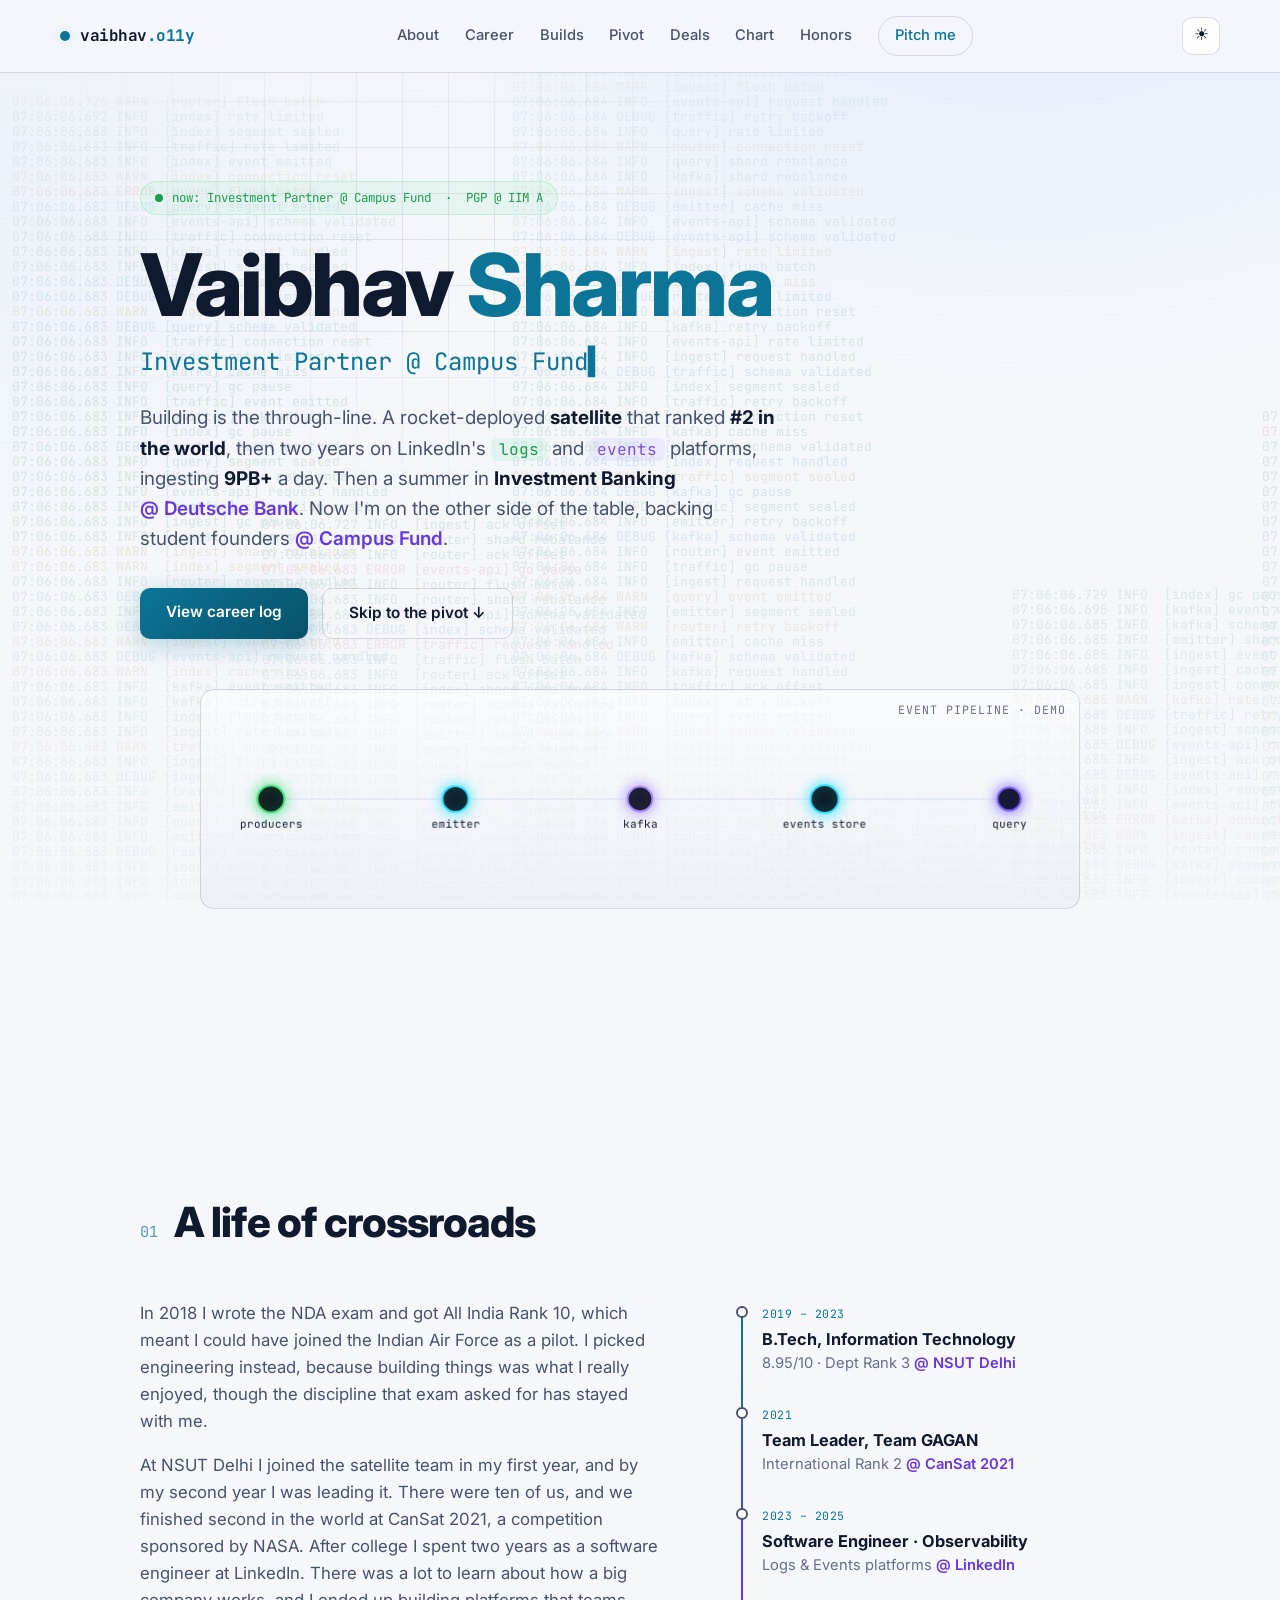
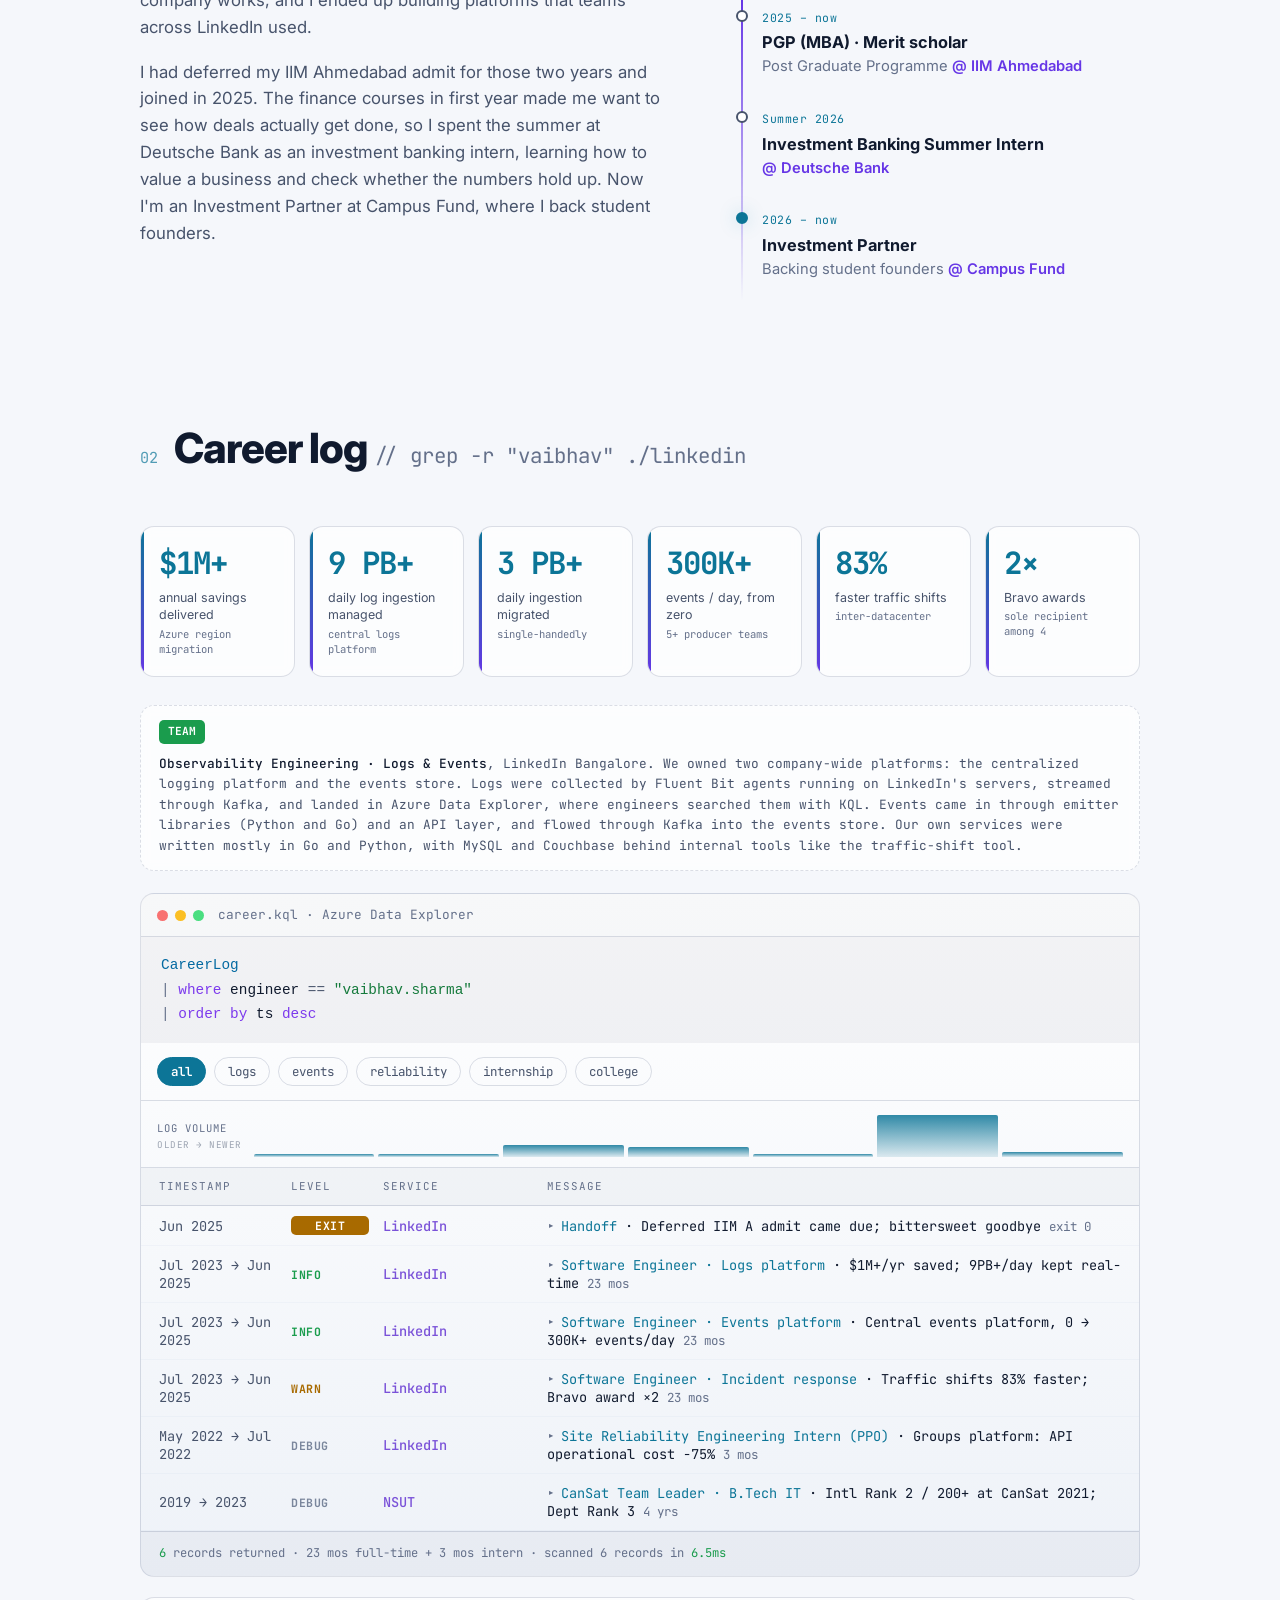
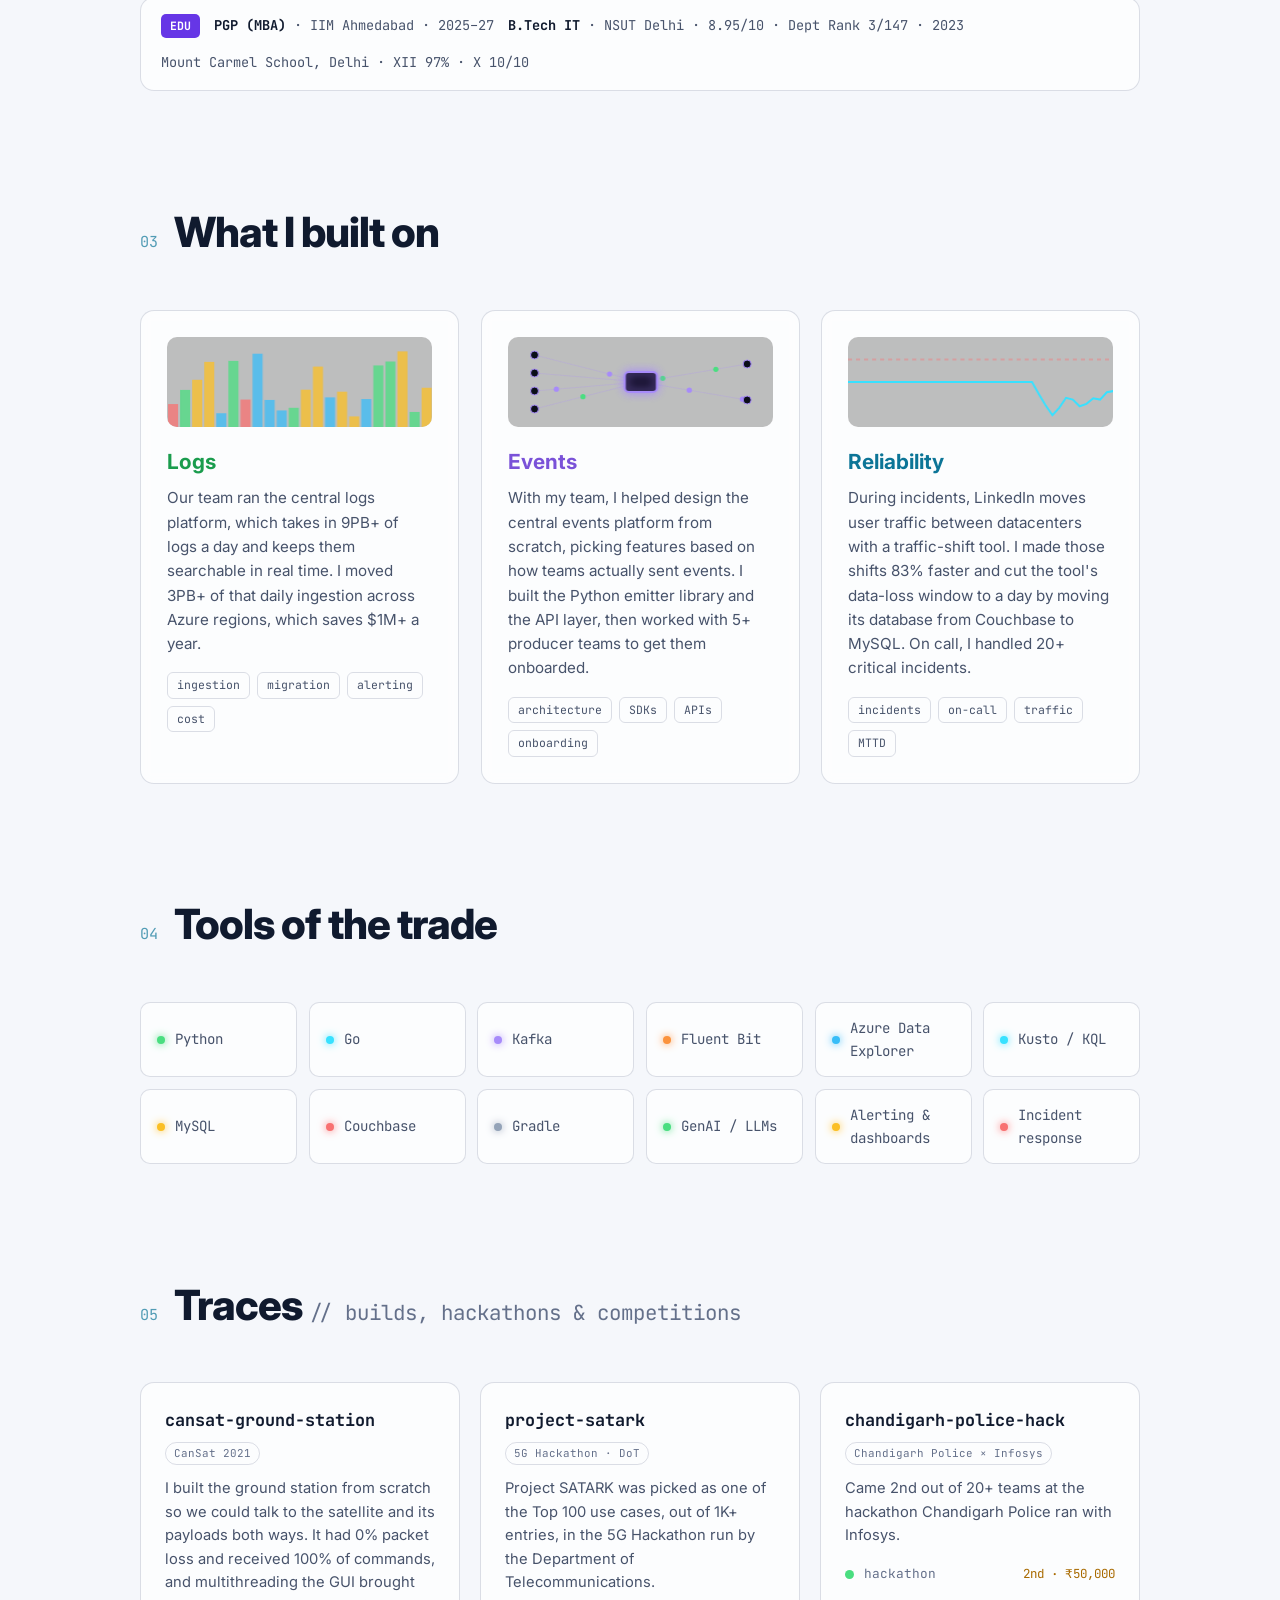
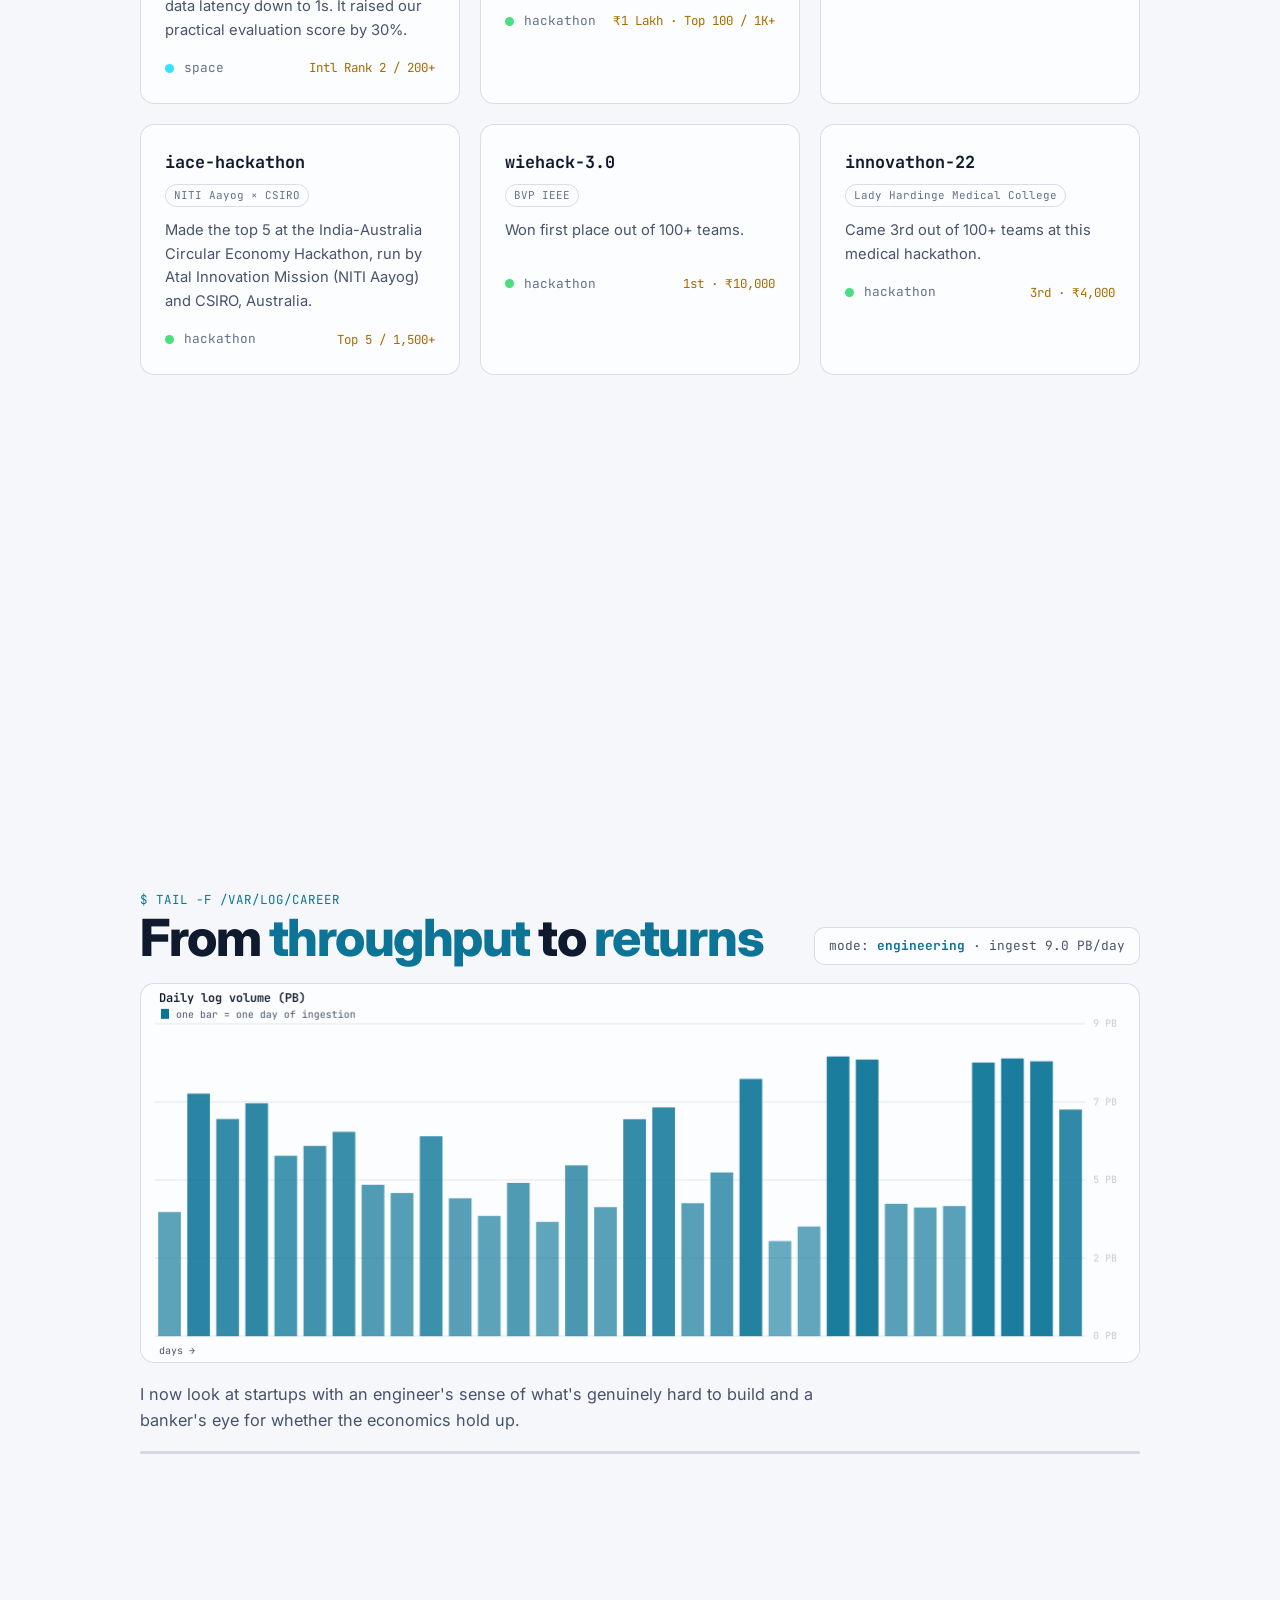
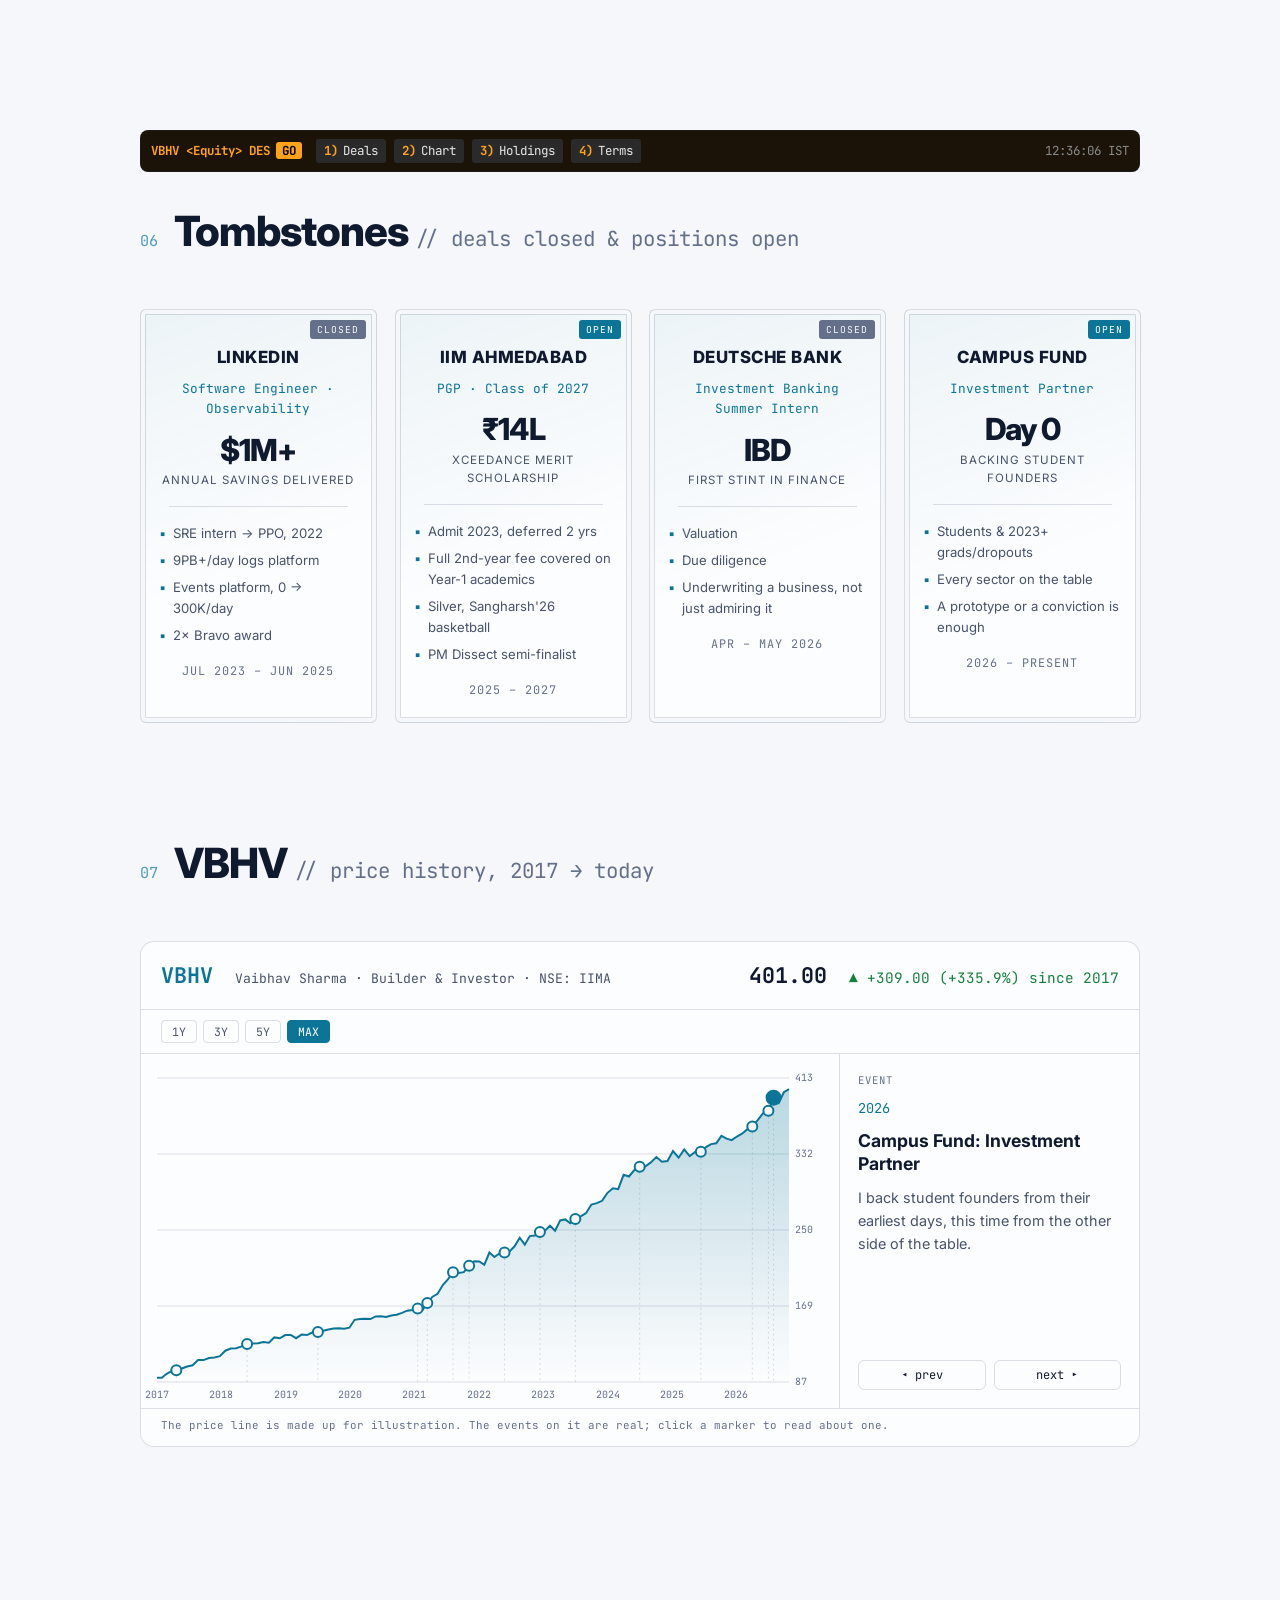
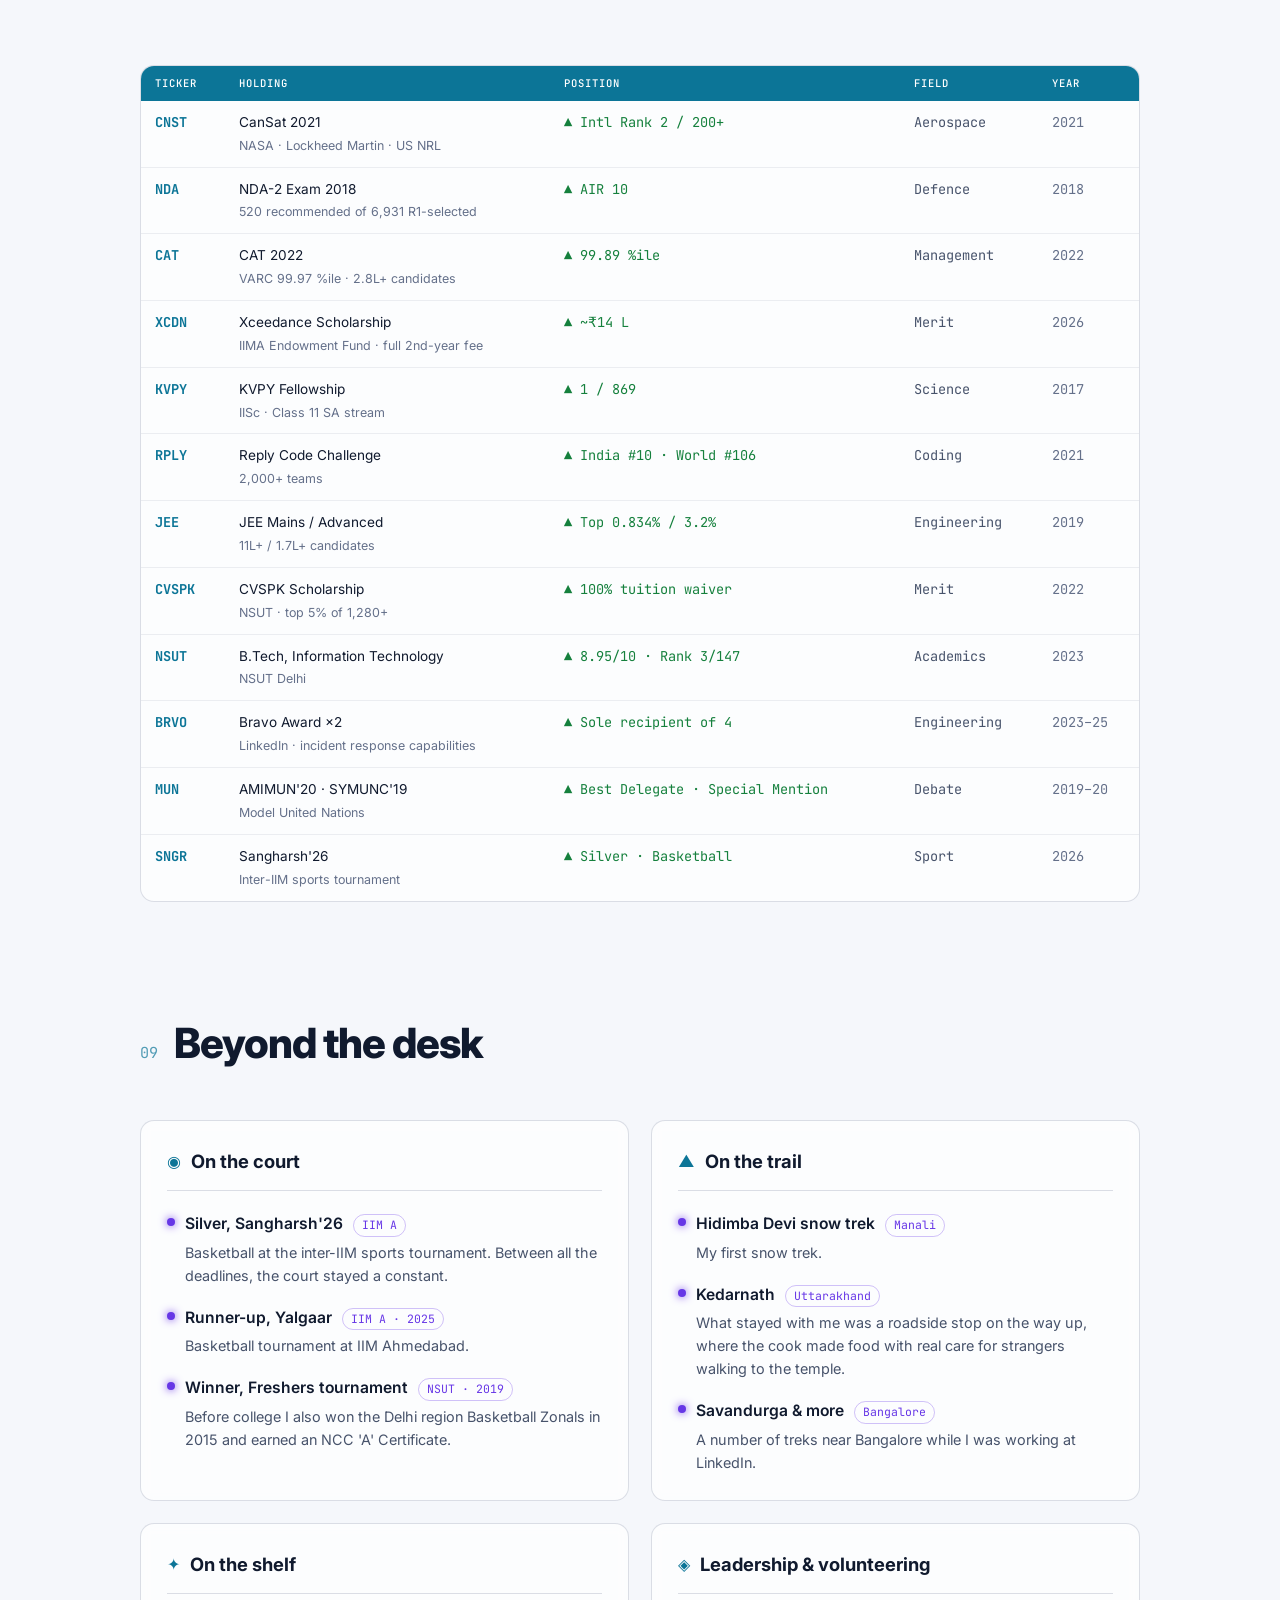
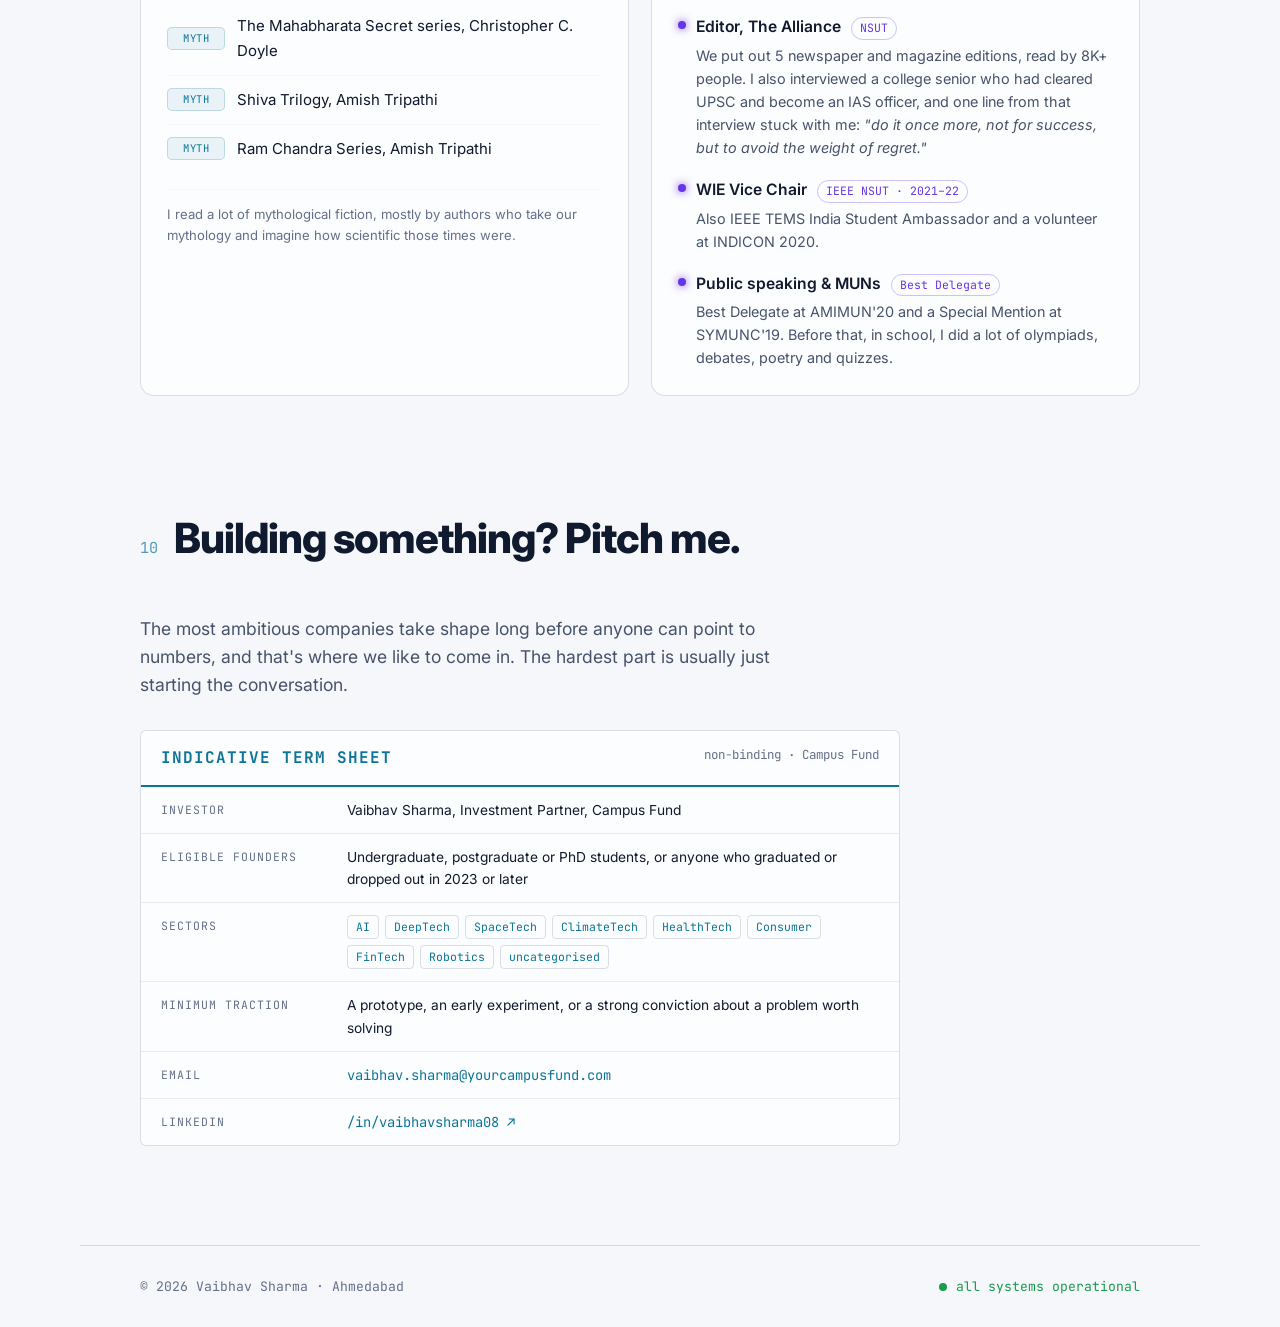
==== index.html @ 6de18a6f "Stop the hero title from jumping; snap to headings under the nav - Reserve the rotating title's heig" ====
<!DOCTYPE html>
<html lang="en">
<head>
  <meta charset="UTF-8" />
  <meta name="viewport" content="width=device-width, initial-scale=1.0" />
  <meta name="color-scheme" content="dark light" />
  <title>Vaibhav Sharma · Engineer turned Investor</title>
  <meta name="description" content="Vaibhav Sharma · ex-Software Engineer (Observability) at LinkedIn, IB Summer Intern at Deutsche Bank, Investment Partner at Campus Fund, MBA candidate at IIM Ahmedabad." />
  <meta name="author" content="Vaibhav Sharma" />

  <!-- Open Graph -->
  <meta property="og:title" content="Vaibhav Sharma · Engineer turned Investor" />
  <meta property="og:description" content="From petabyte-scale data platforms at LinkedIn to Investment Banking at Deutsche Bank and backing student founders at Campus Fund." />
  <meta property="og:type" content="website" />

  <link rel="preconnect" href="https://fonts.googleapis.com" />
  <link rel="preconnect" href="https://fonts.gstatic.com" crossorigin />
  <link href="https://fonts.googleapis.com/css2?family=JetBrains+Mono:wght@400;500;700&family=Inter:wght@400;500;600;700;800&display=swap" rel="stylesheet" />

  <link rel="stylesheet" href="assets/css/style.css" />
  <link rel="icon" href="data:image/svg+xml,%3Csvg xmlns='http://www.w3.org/2000/svg' viewBox='0 0 100 100'%3E%3Ctext y='.9em' font-size='90'%3E%F0%9F%93%88%3C/text%3E%3C/svg%3E" />
  <script>
    // Set theme before first paint to avoid a flash of the wrong theme.
    (function () {
      try {
        var t = localStorage.getItem('theme');
        if (!t) t = window.matchMedia('(prefers-color-scheme: light)').matches ? 'light' : 'dark';
        document.documentElement.setAttribute('data-theme', t);
      } catch (e) { document.documentElement.setAttribute('data-theme', 'dark'); }
      document.documentElement.setAttribute('data-mode', 'eng');
    })();
  </script>
</head>
<body>
  <a class="skip-link" href="#top">Skip to content</a>

  <!-- Live backdrop: log stream that turns into a market tape past the pivot -->
  <canvas id="log-stream" aria-hidden="true"></canvas>
  <div class="scanline" aria-hidden="true"></div>

  <!-- Nav -->
  <header class="nav">
    <a class="brand" href="#top" aria-label="Home">
      <span class="brand-dot" aria-hidden="true"></span>
      <span class="brand-text">vaibhav<span class="accent" id="brand-suffix">.o11y</span></span>
    </a>
    <nav class="nav-links" aria-label="Primary">
      <a href="#about">About</a>
      <a href="#experience">Career</a>
      <a href="#work">Builds</a>
      <a href="#pivot">Pivot</a>
      <a href="#deals">Deals</a>
      <a href="#chart">Chart</a>
      <a href="#honors">Honors</a>
      <a href="#contact" class="nav-cta">Pitch me</a>
    </nav>
    <button id="theme-toggle" class="theme-toggle" type="button" aria-label="Switch to light theme" title="Toggle light/dark theme">
      <span class="theme-icon" aria-hidden="true">☾</span>
    </button>
  </header>

  <main id="top">
    <!-- HERO -->
    <section class="hero">
      <div class="hero-grid" aria-hidden="true"></div>
      <div class="hero-inner">
        <div class="status-pill">
          <span class="pulse-dot"></span>
          <span>now: Investment Partner @ Campus Fund &nbsp;·&nbsp; PGP @ IIM A</span>
        </div>
        <h1 class="hero-title">
          Vaibhav <span class="accent">Sharma</span>
        </h1>
        <p class="hero-role">
          <span class="type-line" id="typewriter"></span><span class="caret">▌</span>
        </p>
        <p class="hero-sub">
          Building is the through-line. A rocket-deployed <strong>satellite</strong> that ranked
          <strong>#2 in the world</strong>, then two years on LinkedIn's
          <span class="tag tag-log">logs</span> and <span class="tag tag-event">events</span> platforms, ingesting
          <strong>9PB+</strong> a day. Then a summer in <strong>Investment Banking</strong>
          <span class="nowrap"><span class="at">@ Deutsche Bank</span></span>. Now I'm on the other side of the table,
          backing student founders <span class="nowrap"><span class="at">@ Campus Fund</span></span>.
        </p>
        <div class="hero-cta">
          <a class="btn btn-primary" href="#experience">View career log</a>
          <a class="btn btn-ghost" href="#pivot">Skip to the pivot ↓</a>
        </div>
      </div>

      <!-- Live pipeline visualization -->
      <div class="pipeline-wrap" aria-hidden="true">
        <canvas id="pipeline"></canvas>
        <div class="pipeline-label">event pipeline · demo</div>
      </div>

      <!-- Simulated throughput ticker (NOT real metrics) -->
      <div class="metrics-bar" aria-hidden="true">
        <div class="metrics-flag" title="These figures are randomly generated for illustration only.">
          <span class="mf-dot"></span> simulated · not real metrics
        </div>
        <div class="metric"><span class="m-label">ingest</span><span class="m-val" id="m-ingest">0</span><span class="m-unit">events/s</span></div>
        <div class="metric"><span class="m-label">p99 latency</span><span class="m-val" id="m-latency">0</span><span class="m-unit">ms</span></div>
        <div class="metric"><span class="m-label">log volume</span><span class="m-val" id="m-volume">0</span><span class="m-unit">TB/hr</span></div>
        <div class="metric"><span class="m-label">errors</span><span class="m-val" id="m-errors">0.00</span><span class="m-unit">%</span></div>
        <canvas id="sparkline" class="sparkline"></canvas>
      </div>
    </section>

    <!-- ABOUT -->
    <section id="about" class="section">
      <div class="section-head">
        <span class="section-index">01</span>
        <h2>A life of crossroads</h2>
      </div>
      <div class="about-grid">
        <div class="about-copy">
          <p>
            In 2018 I wrote the NDA exam and got All India Rank 10, which meant I could have joined the Indian Air
            Force as a pilot. I picked engineering instead, because building things was what I really enjoyed, though
            the discipline that exam asked for has stayed with me.
          </p>
          <p>
            At NSUT Delhi I joined the satellite team in my first year, and by my second year I was leading it. There
            were ten of us, and we finished second in the world at CanSat 2021, a competition sponsored by NASA. After
            college I spent two years as a software engineer at LinkedIn. There was a lot to learn about how a big
            company works, and I ended up building platforms that teams across LinkedIn used.
          </p>
          <p>
            I had deferred my IIM Ahmedabad admit for those two years and joined in 2025. The finance courses in first
            year made me want to see how deals actually get done, so I spent the summer at Deutsche Bank as an
            investment banking intern, learning how to value a business and check whether the numbers hold
            up. Now I'm an Investment Partner at Campus Fund, where I back student founders.
          </p>
        </div>
        <ul class="timeline">
          <li>
            <span class="t-dot"></span>
            <div><span class="t-yr">2019 – 2023</span><h4>B.Tech, Information Technology</h4><p>8.95/10 · Dept Rank 3 <span class="at">@ NSUT Delhi</span></p></div>
          </li>
          <li>
            <span class="t-dot"></span>
            <div><span class="t-yr">2021</span><h4>Team Leader, Team GAGAN</h4><p>International Rank 2 <span class="at">@ CanSat 2021</span></p></div>
          </li>
          <li>
            <span class="t-dot"></span>
            <div><span class="t-yr">2023 – 2025</span><h4>Software Engineer · Observability</h4><p>Logs &amp; Events platforms <span class="at">@ LinkedIn</span></p></div>
          </li>
          <li>
            <span class="t-dot"></span>
            <div><span class="t-yr">2025 – now</span><h4>PGP (MBA) · Merit scholar</h4><p>Post Graduate Programme <span class="at">@ IIM Ahmedabad</span></p></div>
          </li>
          <li>
            <span class="t-dot"></span>
            <div><span class="t-yr">Summer 2026</span><h4>Investment Banking Summer Intern</h4><p><span class="at">@ Deutsche Bank</span></p></div>
          </li>
          <li>
            <span class="t-dot t-active"></span>
            <div><span class="t-yr">2026 – now</span><h4>Investment Partner</h4><p>Backing student founders <span class="at">@ Campus Fund</span></p></div>
          </li>
        </ul>
      </div>
    </section>

    <!-- EXPERIENCE : log explorer -->
    <section id="experience" class="section">
      <div class="section-head">
        <span class="section-index">02</span>
        <h2>Career log <span class="head-sub">// grep -r "vaibhav" ./linkedin</span></h2>
      </div>

      <!-- impact stats -->
      <div class="impact" id="impact">
        <div class="stat" data-target="1" data-prefix="$" data-suffix="M+" data-dec="0">
          <div class="stat-val">0</div>
          <div class="stat-label">annual savings delivered <span class="stat-note">Azure region migration</span></div>
        </div>
        <div class="stat" data-target="9" data-suffix=" PB+" data-dec="0">
          <div class="stat-val">0</div>
          <div class="stat-label">daily log ingestion managed <span class="stat-note">central logs platform</span></div>
        </div>
        <div class="stat" data-target="3" data-suffix=" PB+" data-dec="0">
          <div class="stat-val">0</div>
          <div class="stat-label">daily ingestion migrated <span class="stat-note">single-handedly</span></div>
        </div>
        <div class="stat" data-target="300" data-suffix="K+" data-dec="0">
          <div class="stat-val">0</div>
          <div class="stat-label">events / day, from zero <span class="stat-note">5+ producer teams</span></div>
        </div>
        <div class="stat" data-target="83" data-suffix="%" data-dec="0">
          <div class="stat-val">0</div>
          <div class="stat-label">faster traffic shifts <span class="stat-note">inter-datacenter</span></div>
        </div>
        <div class="stat" data-target="2" data-suffix="×" data-dec="0">
          <div class="stat-val">0</div>
          <div class="stat-label">Bravo awards <span class="stat-note">sole recipient among 4</span></div>
        </div>
      </div>

      <div class="team-strip">
        <span class="team-key">TEAM</span>
        <span><strong>Observability Engineering · Logs &amp; Events</strong>, LinkedIn Bangalore. We owned two company-wide
        platforms: the centralized logging platform and the events store. Logs were collected by Fluent Bit agents running on
        LinkedIn's servers, streamed through Kafka, and landed in Azure Data Explorer, where engineers searched them with KQL.
        Events came in through emitter libraries (Python and Go) and an API layer, and flowed through Kafka into the events
        store. Our own services were written mostly in Go and Python, with MySQL and Couchbase behind internal tools like the
        traffic-shift tool.</span>
      </div>

      <div class="explorer">
        <!-- KQL query bar -->
        <div class="query-bar">
          <div class="query-dots"><span></span><span></span><span></span></div>
          <div class="query-title">career.kql · Azure Data Explorer</div>
        </div>
        <pre class="kql" id="kql"><span class="k-tbl">CareerLog</span>
<span class="k-op">|</span> <span class="k-kw">where</span> engineer <span class="k-eq">==</span> <span class="k-str">"vaibhav.sharma"</span><span class="k-flt" id="kql-filter"></span>
<span class="k-op">|</span> <span class="k-kw">order by</span> ts <span class="k-kw">desc</span></pre>

        <!-- filter chips -->
        <div class="filters" id="filters" role="group" aria-label="Filter career log by category">
          <button class="filter active" data-f="all" aria-pressed="true">all</button>
          <button class="filter" data-f="logs" aria-pressed="false">logs</button>
          <button class="filter" data-f="events" aria-pressed="false">events</button>
          <button class="filter" data-f="reliability" aria-pressed="false">reliability</button>
          <button class="filter" data-f="internship" aria-pressed="false">internship</button>
          <button class="filter" data-f="college" aria-pressed="false">college</button>
        </div>

        <!-- tenure histogram -->
        <div class="histo-wrap">
          <span class="histo-label">log volume<br><span class="histo-axis">older → newer</span></span>
          <div class="histo" id="histo" role="img" aria-label="Bar chart of entries per year, oldest to newest"></div>
        </div>

        <!-- results header -->
        <div class="log-head" aria-hidden="true">
          <span class="lh-ts">timestamp</span>
          <span class="lh-lvl">level</span>
          <span class="lh-svc">service</span>
          <span class="lh-msg">message</span>
        </div>

        <!-- log rows injected here -->
        <div class="log-rows" id="log-rows" role="list" aria-label="Career history, each entry expandable"></div>

        <!-- query stats -->
        <div class="query-stats" id="query-stats"></div>
      </div>

      <!-- education strip -->
      <div class="edu-strip">
        <span class="edu-key">EDU</span>
        <span class="edu-item"><strong>PGP (MBA)</strong> · IIM Ahmedabad · 2025–27</span>
        <span class="edu-item"><strong>B.Tech IT</strong> · NSUT Delhi · 8.95/10 · Dept Rank 3/147 · 2023</span>
        <span class="edu-item">Mount Carmel School, Delhi · XII 97% · X 10/10</span>
      </div>
    </section>

    <!-- FOCUS -->
    <section id="focus" class="section">
      <div class="section-head">
        <span class="section-index">03</span>
        <h2>What I built on</h2>
      </div>
      <div class="cards">
        <article class="card card-log">
          <div class="card-viz" id="viz-logs"></div>
          <h3>Logs</h3>
          <p>Our team ran the central logs platform, which takes in 9PB+ of logs a day and keeps them searchable
             in real time. I moved 3PB+ of that daily ingestion across Azure regions, which saves $1M+ a year.</p>
          <ul class="chips"><li>ingestion</li><li>migration</li><li>alerting</li><li>cost</li></ul>
        </article>
        <article class="card card-event">
          <div class="card-viz" id="viz-events"></div>
          <h3>Events</h3>
          <p>With my team, I helped design the central events platform from scratch, picking features based on
             how teams actually sent events. I built the Python emitter library and the API layer, then worked with
             5+ producer teams to get them onboarded.</p>
          <ul class="chips"><li>architecture</li><li>SDKs</li><li>APIs</li><li>onboarding</li></ul>
        </article>
        <article class="card card-rel">
          <div class="card-viz" id="viz-rel"></div>
          <h3>Reliability</h3>
          <p>During incidents, LinkedIn moves user traffic between datacenters with a traffic-shift tool. I made
             those shifts 83% faster and cut the tool's data-loss window to a day by moving its database from Couchbase
             to MySQL. On call, I handled 20+ critical incidents.</p>
          <ul class="chips"><li>incidents</li><li>on-call</li><li>traffic</li><li>MTTD</li></ul>
        </article>
      </div>
    </section>

    <!-- STACK -->
    <section id="stack" class="section">
      <div class="section-head">
        <span class="section-index">04</span>
        <h2>Tools of the trade</h2>
      </div>
      <div class="stack-grid" id="stack-grid"></div>
    </section>

    <!-- WORK -->
    <section id="work" class="section">
      <div class="section-head">
        <span class="section-index">05</span>
        <h2>Traces <span class="head-sub">// builds, hackathons &amp; competitions</span></h2>
      </div>
      <div class="work-grid" id="work-grid"></div>
    </section>

    <!-- THE PIVOT -->
    <section id="pivot" class="pivot" aria-labelledby="pivot-title">
      <span class="snap-mark" aria-hidden="true"></span>
      <div class="pivot-sticky">
        <div class="pivot-head">
          <div>
            <div class="pivot-kicker" id="pivot-kicker">$ tail -f /var/log/career</div>
            <h2 class="pivot-title" id="pivot-title">From <span class="from">throughput</span> to <span class="accent">returns</span></h2>
          </div>
          <div class="pivot-readout" id="pivot-readout">mode: <b>engineering</b></div>
        </div>
        <canvas id="pivot-canvas" aria-hidden="true"></canvas>
        <p class="pivot-copy">
          I now look at startups with an engineer's sense of what's genuinely hard to build and a banker's eye for
          whether the economics hold up.
        </p>
        <div class="pivot-progress" aria-hidden="true"><span id="pivot-bar"></span></div>
      </div>
    </section>

    <!-- DEALS -->
    <section id="deals" class="section">
      <div class="term-bar" aria-hidden="true">
        <span class="term-cmd">VBHV &lt;Equity&gt; DES<span class="go">GO</span></span>
        <span class="fkey"><b>1)</b>Deals</span>
        <span class="fkey"><b>2)</b>Chart</span>
        <span class="fkey"><b>3)</b>Holdings</span>
        <span class="fkey"><b>4)</b>Terms</span>
        <span class="term-clock" id="term-clock">--:--:-- IST</span>
      </div>
      <div class="section-head">
        <span class="section-index fin-index">06</span>
        <h2>Tombstones <span class="head-sub">// deals closed &amp; positions open</span></h2>
      </div>
      <div class="tombs">
        <article class="tomb">
          <span class="tomb-status closed">CLOSED</span>
          <div class="tomb-org">LinkedIn</div>
          <div class="tomb-role">Software Engineer · Observability</div>
          <div class="tomb-big">$1M+</div>
          <div class="tomb-big-l">annual savings delivered</div>
          <div class="tomb-rule"></div>
          <ul>
            <li>SRE intern → PPO, 2022</li>
            <li>9PB+/day logs platform</li>
            <li>Events platform, 0 → 300K/day</li>
            <li>2× Bravo award</li>
          </ul>
          <div class="tomb-date">JUL 2023 – JUN 2025</div>
        </article>
        <article class="tomb">
          <span class="tomb-status">OPEN</span>
          <div class="tomb-org">IIM Ahmedabad</div>
          <div class="tomb-role">PGP · Class of 2027</div>
          <div class="tomb-big">₹14L</div>
          <div class="tomb-big-l">Xceedance merit scholarship</div>
          <div class="tomb-rule"></div>
          <ul>
            <li>Admit 2023, deferred 2 yrs</li>
            <li>Full 2nd-year fee covered on Year-1 academics</li>
            <li>Silver, Sangharsh'26 basketball</li>
            <li>PM Dissect semi-finalist</li>
          </ul>
          <div class="tomb-date">2025 – 2027</div>
        </article>
        <article class="tomb">
          <span class="tomb-status closed">CLOSED</span>
          <div class="tomb-org">Deutsche Bank</div>
          <div class="tomb-role">Investment Banking Summer Intern</div>
          <div class="tomb-big">IBD</div>
          <div class="tomb-big-l">first stint in finance</div>
          <div class="tomb-rule"></div>
          <ul>
            <li>Valuation</li>
            <li>Due diligence</li>
            <li>Underwriting a business, not just admiring it</li>
          </ul>
          <div class="tomb-date">APR – MAY 2026</div>
        </article>
        <article class="tomb">
          <span class="tomb-status">OPEN</span>
          <div class="tomb-org">Campus Fund</div>
          <div class="tomb-role">Investment Partner</div>
          <div class="tomb-big">Day 0</div>
          <div class="tomb-big-l">backing student founders</div>
          <div class="tomb-rule"></div>
          <ul>
            <li>Students &amp; 2023+ grads/dropouts</li>
            <li>Every sector on the table</li>
            <li>A prototype or a conviction is enough</li>
          </ul>
          <div class="tomb-date">2026 – PRESENT</div>
        </article>
      </div>
    </section>

    <!-- CHART -->
    <section id="chart" class="section">
      <div class="section-head">
        <span class="section-index fin-index">07</span>
        <h2>VBHV <span class="head-sub">// price history, 2017 → today</span></h2>
      </div>
      <div class="quote">
        <div class="quote-top">
          <span class="q-tkr">VBHV</span>
          <span class="q-name">Vaibhav Sharma · Builder &amp; Investor · NSE: IIMA</span>
          <span class="q-px" id="q-px">—</span>
          <span class="q-chg" id="q-chg"></span>
        </div>
        <div class="q-ranges" role="group" aria-label="Chart range">
          <button class="q-range" data-r="1">1Y</button>
          <button class="q-range" data-r="3">3Y</button>
          <button class="q-range" data-r="5">5Y</button>
          <button class="q-range active" data-r="0">MAX</button>
        </div>
        <div class="q-body">
          <div class="q-chart" id="q-chart"></div>
          <aside class="q-side" aria-live="polite">
            <span class="q-side-k">event</span>
            <span class="q-side-date" id="q-date"></span>
            <span class="q-side-title" id="q-title"></span>
            <span class="q-side-body" id="q-body"></span>
            <div class="q-side-nav">
              <button type="button" id="q-prev" aria-label="Previous event">◂ prev</button>
              <button type="button" id="q-next" aria-label="Next event">next ▸</button>
            </div>
          </aside>
        </div>
        <div class="q-note">The price line is made up for illustration. The events on it are real; click a marker to read about one.</div>
      </div>
    </section>

    <!-- HONORS -->
    <section id="honors" class="section">
      <div class="section-head">
        <span class="section-index fin-index">08</span>
        <h2>Holdings <span class="head-sub">// SELECT * FROM honors ORDER BY rank</span></h2>
      </div>
      <div class="holdings-wrap">
        <table class="holdings" id="holdings">
          <thead><tr><th>Ticker</th><th>Holding</th><th>Position</th><th>Field</th><th>Year</th></tr></thead>
          <tbody></tbody>
        </table>
      </div>
    </section>

    <!-- BEYOND -->
    <section id="community" class="section">
      <div class="section-head">
        <span class="section-index fin-index">09</span>
        <h2>Beyond the desk</h2>
      </div>
      <div class="beyond-grid four">
        <div class="beyond-panel">
          <h3 class="beyond-title"><span class="beyond-ico">◉</span> On the court</h3>
          <ul class="beyond-list">
            <li><div class="bl-head"><span class="bl-role">Silver, Sangharsh'26</span><span class="bl-org">IIM A</span></div><p>Basketball at the inter-IIM sports tournament. Between all the deadlines, the court stayed a constant.</p></li>
            <li><div class="bl-head"><span class="bl-role">Runner-up, Yalgaar</span><span class="bl-org">IIM A · 2025</span></div><p>Basketball tournament at IIM Ahmedabad.</p></li>
            <li><div class="bl-head"><span class="bl-role">Winner, Freshers tournament</span><span class="bl-org">NSUT · 2019</span></div><p>Before college I also won the Delhi region Basketball Zonals in 2015 and earned an NCC 'A' Certificate.</p></li>
          </ul>
        </div>
        <div class="beyond-panel">
          <h3 class="beyond-title"><span class="beyond-ico">▲</span> On the trail</h3>
          <ul class="beyond-list">
            <li><div class="bl-head"><span class="bl-role">Hidimba Devi snow trek</span><span class="bl-org">Manali</span></div><p>My first snow trek.</p></li>
            <li><div class="bl-head"><span class="bl-role">Kedarnath</span><span class="bl-org">Uttarakhand</span></div><p>What stayed with me was a roadside stop on the way up, where the cook made food with real care for strangers walking to the temple.</p></li>
            <li><div class="bl-head"><span class="bl-role">Savandurga &amp; more</span><span class="bl-org">Bangalore</span></div><p>A number of treks near Bangalore while I was working at LinkedIn.</p></li>
          </ul>
        </div>
        <div class="beyond-panel">
          <h3 class="beyond-title"><span class="beyond-ico">✦</span> On the shelf</h3>
          <ul class="cert-list">
            <li><span class="cert-cat">myth</span> The Mahabharata Secret series, Christopher C. Doyle</li>
            <li><span class="cert-cat">myth</span> Shiva Trilogy, Amish Tripathi</li>
            <li><span class="cert-cat">myth</span> Ram Chandra Series, Amish Tripathi</li>
          </ul>
          <p class="cert-note">I read a lot of mythological fiction, mostly by authors who take our mythology and imagine how scientific those times were.</p>
        </div>
        <div class="beyond-panel">
          <h3 class="beyond-title"><span class="beyond-ico">◈</span> Leadership &amp; volunteering</h3>
          <ul class="beyond-list">
            <li><div class="bl-head"><span class="bl-role">Editor, The Alliance</span><span class="bl-org">NSUT</span></div><p>We put out 5 newspaper and magazine editions, read by 8K+ people. I also interviewed a college senior who had cleared UPSC and become an IAS officer, and one line from that interview stuck with me: <em>"do it once more, not for success, but to avoid the weight of regret."</em></p></li>
            <li><div class="bl-head"><span class="bl-role">WIE Vice Chair</span><span class="bl-org">IEEE NSUT · 2021–22</span></div><p>Also IEEE TEMS India Student Ambassador and a volunteer at INDICON 2020.</p></li>
            <li><div class="bl-head"><span class="bl-role">Public speaking &amp; MUNs</span><span class="bl-org">Best Delegate</span></div><p>Best Delegate at AMIMUN'20 and a Special Mention at SYMUNC'19. Before that, in school, I did a lot of olympiads, debates, poetry and quizzes.</p></li>
          </ul>
        </div>
      </div>
    </section>

    <!-- CONTACT -->
    <section id="contact" class="section contact">
      <div class="section-head">
        <span class="section-index fin-index">10</span>
        <h2>Building something? Pitch me.</h2>
      </div>
      <p class="contact-copy">
        The most ambitious companies take shape long before anyone can point to numbers, and that's where we
        like to come in. The hardest part is usually just starting the conversation.
      </p>
      <div class="termsheet">
        <div class="ts-head">
          <span class="ts-title">Indicative term sheet</span>
          <span class="ts-sub">non-binding · Campus Fund</span>
        </div>
        <div class="ts-row"><span class="ts-k">Investor</span><span class="ts-v">Vaibhav Sharma, Investment Partner, Campus Fund</span></div>
        <div class="ts-row"><span class="ts-k">Eligible founders</span><span class="ts-v">Undergraduate, postgraduate or PhD students, or anyone who graduated or dropped out in 2023 or later</span></div>
        <div class="ts-row"><span class="ts-k">Sectors</span><span class="ts-v ts-chips"><span>AI</span><span>DeepTech</span><span>SpaceTech</span><span>ClimateTech</span><span>HealthTech</span><span>Consumer</span><span>FinTech</span><span>Robotics</span><span>uncategorised</span></span></div>
        <div class="ts-row"><span class="ts-k">Minimum traction</span><span class="ts-v">A prototype, an early experiment, or a strong conviction about a problem worth solving</span></div>
        <div class="ts-row"><span class="ts-k">Email</span><span class="ts-v"><a href="mailto:vaibhav.sharma@yourcampusfund.com">vaibhav.sharma@yourcampusfund.com</a></span></div>
        <div class="ts-row"><span class="ts-k">LinkedIn</span><span class="ts-v"><a href="https://www.linkedin.com/in/vaibhavsharma08/" target="_blank" rel="noopener">/in/vaibhavsharma08 ↗</a></span></div>
      </div>
    </section>
  </main>

  <footer class="footer">
    <span>© <span id="year"></span> Vaibhav Sharma · Ahmedabad</span>
    <span class="foot-status"><span class="pulse-dot"></span> <span id="foot-status">all systems operational</span></span>
  </footer>

  <script src="assets/js/main.js" defer></script>
</body>
</html>
---- assets/css/style.css ----
/* Registered colour tokens so the engineering -> finance pivot can tween them */
@property --bg { syntax: '<color>'; inherits: true; initial-value: #06080d; }
@property --glow-1 { syntax: '<color>'; inherits: true; initial-value: #101a2e; }
@property --glow-2 { syntax: '<color>'; inherits: true; initial-value: #0c1220; }
@property --accent { syntax: '<color>'; inherits: true; initial-value: #38e1ff; }
@property --accent-2 { syntax: '<color>'; inherits: true; initial-value: #7c5cff; }
@property --event { syntax: '<color>'; inherits: true; initial-value: #a78bfa; }
@property --border { syntax: '<color>'; inherits: true; initial-value: rgba(120,150,200,0.14); }

:root {
  --bg: #06080d;
  --bg-2: #0a0e17;
  --glow-1: #101a2e;
  --glow-2: #0c1220;
  --panel: rgba(18, 24, 38, 0.6);
  --panel-solid: #111725;
  --border: rgba(120, 150, 200, 0.14);
  --text: #e6ecf5;
  --muted: #8a97ad;
  --quiet: #5f6b80;
  --accent: #38e1ff;      /* cyan - signal */
  --accent-2: #7c5cff;    /* violet - events */
  --log: #4ade80;         /* green - info logs */
  --warn: #fbbf24;
  --error: #f87171;
  --event: #a78bfa;
  --up: #22c55e;
  --down: #ef4444;
  --on-accent: #041019;
  --glow: 0 0 24px color-mix(in srgb, var(--accent) 35%, transparent);
  --radius: 14px;
  --maxw: 1120px;
  transition: --bg 0.9s ease, --glow-1 0.9s ease, --glow-2 0.9s ease, --accent 0.9s ease,
              --accent-2 0.9s ease, --event 0.9s ease, --border 0.9s ease;
}

/* Finance mode: Bloomberg-terminal amber, switched on past the pivot */
:root[data-mode="fin"] {
  --bg: #080604;
  --glow-1: #2a1a05;
  --glow-2: #160e04;
  --accent: #ffa31a;      /* terminal amber */
  --accent-2: #ff6b1a;
  --event: #ffd166;
  --border: rgba(255, 163, 26, 0.16);
}

* { box-sizing: border-box; margin: 0; padding: 0; }

html { scroll-behavior: smooth; }

body {
  font-family: 'Inter', system-ui, sans-serif;
  background: radial-gradient(1200px 800px at 80% -10%, var(--glow-1) 0%, transparent 60%),
              radial-gradient(900px 700px at 0% 20%, var(--glow-2) 0%, transparent 55%),
              var(--bg);
  background-attachment: fixed;
  color: var(--text);
  line-height: 1.6;
  overflow-x: clip;
  -webkit-font-smoothing: antialiased;
}

.accent { color: var(--accent); }
.at { color: var(--accent-2); font-weight: 600; }
.quiet { color: var(--quiet); }
.nowrap { white-space: nowrap; }

/* ---- Background log-stream canvas ---- */
#log-stream {
  position: fixed;
  inset: 0;
  width: 100%;
  height: 100%;
  z-index: 0;
  opacity: 0.28;
  pointer-events: none;
}
.scanline {
  position: fixed;
  inset: 0;
  z-index: 1;
  pointer-events: none;
  background: repeating-linear-gradient(
    to bottom,
    transparent 0,
    transparent 2px,
    rgba(0, 0, 0, 0.18) 3px,
    transparent 4px
  );
  mix-blend-mode: overlay;
  opacity: 0.4;
}

main, .footer { position: relative; z-index: 2; }

/* ---- Nav ---- */
.nav {
  position: sticky;
  top: 0;
  z-index: 50;
  display: flex;
  align-items: center;
  justify-content: space-between;
  padding: 16px clamp(20px, 5vw, 60px);
  backdrop-filter: blur(14px);
  -webkit-backdrop-filter: blur(14px);
  background: rgba(6, 8, 13, 0.92);
  border-bottom: 1px solid var(--border);
}
.brand {
  display: flex;
  align-items: center;
  gap: 10px;
  text-decoration: none;
  color: var(--text);
  font-family: 'JetBrains Mono', monospace;
  font-weight: 700;
  letter-spacing: -0.5px;
}
.brand-dot {
  width: 10px; height: 10px; border-radius: 50%;
  background: var(--accent);
  box-shadow: var(--glow);
  animation: breathe 2.4s ease-in-out infinite;
}
.nav-links { display: flex; gap: clamp(14px, 2vw, 30px); align-items: center; }
.nav-links a {
  color: var(--muted);
  text-decoration: none;
  font-size: 0.92rem;
  font-weight: 500;
  transition: color 0.2s;
}
.nav-links a:hover { color: var(--text); }
.nav-cta {
  border: 1px solid var(--border);
  padding: 7px 16px;
  border-radius: 999px;
  color: var(--accent) !important;
}
.nav-cta:hover { background: color-mix(in srgb, var(--accent) 8%, transparent); }

/* ---- Hero ---- */
.hero {
  position: relative;
  max-width: var(--maxw);
  margin: 0 auto;
  padding: clamp(60px, 12vh, 130px) clamp(20px, 5vw, 60px) 60px;
}
.hero-grid {
  position: absolute;
  inset: -20% 0 0 0;
  background-image: linear-gradient(var(--border) 1px, transparent 1px),
                    linear-gradient(90deg, var(--border) 1px, transparent 1px);
  background-size: 46px 46px;
  mask-image: radial-gradient(600px 400px at 30% 30%, #000 0%, transparent 75%);
  opacity: 0.5;
  pointer-events: none;
}
.hero-inner { position: relative; max-width: 720px; }

.status-pill {
  display: inline-flex;
  align-items: center;
  gap: 9px;
  font-family: 'JetBrains Mono', monospace;
  font-size: 0.78rem;
  color: var(--log);
  background: rgba(74, 222, 128, 0.08);
  border: 1px solid rgba(74, 222, 128, 0.25);
  padding: 6px 14px;
  border-radius: 999px;
  margin-bottom: 26px;
}
.pulse-dot {
  width: 8px; height: 8px; border-radius: 50%;
  background: var(--log);
  box-shadow: 0 0 0 0 rgba(74,222,128,0.6);
  animation: ping 1.8s cubic-bezier(0,0,0.2,1) infinite;
}

.hero-title {
  font-size: clamp(2.8rem, 8vw, 5.4rem);
  font-weight: 800;
  letter-spacing: -2.5px;
  line-height: 1.02;
  margin-bottom: 14px;
}
.hero-role {
  font-family: 'JetBrains Mono', monospace;
  font-size: clamp(1rem, 2.4vw, 1.5rem);
  color: var(--accent);
  min-height: 1.8em;
  margin-bottom: 22px;
}
.caret { animation: blink 1s step-end infinite; color: var(--accent); }
.hero-sub {
  font-size: clamp(1rem, 1.6vw, 1.18rem);
  color: var(--muted);
  max-width: 640px;
  margin-bottom: 34px;
}
.hero-sub strong { color: var(--text); }

.tag {
  font-family: 'JetBrains Mono', monospace;
  font-size: 0.85em;
  padding: 1px 8px;
  border-radius: 6px;
  white-space: nowrap;
}
.tag-log { color: var(--log); background: rgba(74,222,128,0.1); }
.tag-event { color: var(--event); background: rgba(167,139,250,0.12); }

.hero-cta { display: flex; gap: 14px; flex-wrap: wrap; }
.btn {
  padding: 12px 26px;
  border-radius: 10px;
  font-weight: 600;
  text-decoration: none;
  font-size: 0.96rem;
  transition: transform 0.18s, box-shadow 0.18s, background 0.2s;
}
.btn:hover { transform: translateY(-2px); }
.btn-primary {
  background: linear-gradient(135deg, var(--accent), color-mix(in srgb, var(--accent) 70%, #000));
  color: var(--on-accent);
  box-shadow: 0 6px 24px color-mix(in srgb, var(--accent) 28%, transparent);
}
.btn-ghost { border: 1px solid var(--border); color: var(--text); }
.btn-ghost:hover { background: rgba(255,255,255,0.04); }

/* ---- Pipeline canvas ---- */
.pipeline-wrap {
  position: relative;
  max-width: var(--maxw);
  margin: 50px auto 0;
  padding: 0 clamp(20px, 5vw, 60px);
}
#pipeline {
  width: 100%;
  height: 220px;
  display: block;
  border: 1px solid var(--border);
  border-radius: var(--radius);
  background: linear-gradient(180deg, rgba(10,14,23,0.6), rgba(6,8,13,0.6));
}
.pipeline-label {
  position: absolute;
  top: 12px; right: calc(clamp(20px, 5vw, 60px) + 14px);
  font-family: 'JetBrains Mono', monospace;
  font-size: 0.72rem;
  color: var(--quiet);
  letter-spacing: 1px;
  text-transform: uppercase;
}

/* ---- Metrics bar ---- */
.metrics-bar {
  position: relative;
  max-width: var(--maxw);
  margin: 16px auto 0;
  padding: 16px clamp(20px, 5vw, 60px);
  display: flex;
  gap: clamp(18px, 4vw, 48px);
  flex-wrap: wrap;
  align-items: center;
  border: 1px solid var(--border);
  border-radius: var(--radius);
  background: var(--panel);
  backdrop-filter: blur(6px);
  overflow: hidden;
}
.metric { display: flex; flex-direction: column; font-family: 'JetBrains Mono', monospace; }
.m-label { font-size: 0.66rem; color: var(--quiet); text-transform: uppercase; letter-spacing: 1px; }
.m-val { font-size: 1.5rem; font-weight: 700; color: var(--text); line-height: 1.2; }
.m-unit { font-size: 0.66rem; color: var(--muted); }
.sparkline { position: absolute; right: 0; bottom: 0; width: 40%; height: 60%; opacity: 0.5; }

/* ---- Sections ---- */
.section {
  max-width: var(--maxw);
  margin: 0 auto;
  padding: clamp(70px, 12vh, 120px) clamp(20px, 5vw, 60px) 0;
  scroll-margin-top: 84px;
}
.section-head {
  display: flex;
  align-items: baseline;
  gap: 16px;
  margin-bottom: 44px;
}
.section-index {
  font-family: 'JetBrains Mono', monospace;
  color: var(--accent);
  font-size: 0.95rem;
  opacity: 0.7;
}
.section-head h2 {
  font-size: clamp(1.7rem, 4vw, 2.6rem);
  font-weight: 800;
  letter-spacing: -1px;
}

/* reveal on scroll */
.reveal {
  opacity: 0;
  transform: translateY(38px);
  transition: opacity 0.85s cubic-bezier(0.22, 0.61, 0.36, 1),
              transform 0.85s cubic-bezier(0.22, 0.61, 0.36, 1);
  will-change: opacity, transform;
}
.reveal.in { opacity: 1; transform: none; }

/* ---- About ---- */
.about-grid { display: grid; grid-template-columns: 1.3fr 1fr; gap: clamp(30px, 6vw, 70px); }
.about-copy p { margin-bottom: 18px; color: var(--muted); font-size: 1.05rem; }
.about-copy strong { color: var(--text); }
.about-copy em { color: var(--accent); font-style: normal; }

.timeline { list-style: none; position: relative; padding-left: 26px; }
.timeline::before {
  content: ''; position: absolute; left: 5px; top: 6px; bottom: 6px;
  width: 2px; background: linear-gradient(var(--accent), var(--accent-2), transparent);
}
.timeline li { position: relative; margin-bottom: 26px; }
.t-dot {
  position: absolute; left: -26px; top: 6px;
  width: 12px; height: 12px; border-radius: 50%;
  background: var(--panel-solid); border: 2px solid var(--muted);
}
.t-active { border-color: var(--accent); background: var(--accent); box-shadow: var(--glow); animation: breathe 2.4s infinite; }
.t-future { border-style: dashed; }
.timeline h4 { font-size: 1.02rem; }
.timeline p { color: var(--quiet); font-size: 0.92rem; }

/* ---- Cards ---- */
.cards { display: grid; grid-template-columns: repeat(3, 1fr); gap: 22px; }
.card {
  position: relative;
  padding: 26px;
  border: 1px solid var(--border);
  border-radius: var(--radius);
  background: var(--panel);
  backdrop-filter: blur(6px);
  overflow: hidden;
  transition: transform 0.25s, border-color 0.25s;
}
.card:hover { transform: translateY(-6px); border-color: rgba(120,150,200,0.35); }
.card-viz { height: 90px; margin-bottom: 18px; border-radius: 10px; overflow: hidden; background: rgba(0,0,0,0.25); }
.card h3 { font-size: 1.3rem; margin-bottom: 8px; }
.card p { color: var(--muted); font-size: 0.95rem; margin-bottom: 16px; }
.card-log h3 { color: var(--log); }
.card-event h3 { color: var(--event); }
.card-rel h3 { color: var(--accent); }
.chips { list-style: none; display: flex; flex-wrap: wrap; gap: 7px; }
.chips li {
  font-family: 'JetBrains Mono', monospace;
  font-size: 0.72rem;
  color: var(--muted);
  border: 1px solid var(--border);
  padding: 3px 9px;
  border-radius: 6px;
}

/* ---- Stack ---- */
.stack-grid { display: grid; grid-template-columns: repeat(auto-fill, minmax(150px, 1fr)); gap: 12px; }
.stack-item {
  display: flex; align-items: center; gap: 10px;
  padding: 14px 16px;
  border: 1px solid var(--border);
  border-radius: 10px;
  background: var(--panel);
  font-family: 'JetBrains Mono', monospace;
  font-size: 0.88rem;
  color: var(--muted);
  transition: color 0.2s, border-color 0.2s, transform 0.2s;
}
.stack-item:hover { color: var(--text); border-color: var(--accent); transform: translateY(-3px); }
.stack-item .sdot { width: 8px; height: 8px; border-radius: 50%; flex: none; }

/* ---- Work ---- */
.work-grid { display: grid; grid-template-columns: repeat(auto-fill, minmax(300px, 1fr)); gap: 20px; }
.work-card {
  display: block;
  text-decoration: none;
  color: inherit;
  padding: 24px;
  border: 1px solid var(--border);
  border-radius: var(--radius);
  background: var(--panel);
  transition: transform 0.25s, border-color 0.25s, box-shadow 0.25s;
}
.work-card:hover { transform: translateY(-5px); border-color: color-mix(in srgb, var(--accent) 40%, transparent); box-shadow: 0 10px 30px rgba(0,0,0,0.4); }
.work-top { display: flex; justify-content: space-between; align-items: center; margin-bottom: 12px; }
.work-name { font-family: 'JetBrains Mono', monospace; font-weight: 700; font-size: 1.05rem; color: var(--text); }
.work-star { font-size: 0.8rem; color: var(--warn); font-family: 'JetBrains Mono', monospace; }
.work-desc { color: var(--muted); font-size: 0.92rem; margin-bottom: 16px; min-height: 2.6em; }
.work-lang { display: flex; align-items: center; gap: 7px; font-size: 0.8rem; color: var(--quiet); font-family: 'JetBrains Mono', monospace; }
.work-more { margin-top: 26px; color: var(--muted); }
.work-more a { color: var(--accent); text-decoration: none; }

/* ---- Contact ---- */
.contact-copy { color: var(--muted); font-size: 1.1rem; max-width: 640px; margin-bottom: 30px; }
.contact-links { display: flex; flex-direction: column; gap: 12px; max-width: 560px; }
.clink {
  display: flex; justify-content: space-between; align-items: center;
  padding: 16px 22px;
  border: 1px solid var(--border);
  border-radius: 12px;
  text-decoration: none;
  font-family: 'JetBrains Mono', monospace;
  transition: border-color 0.2s, background 0.2s, transform 0.2s;
}
.clink:hover { border-color: var(--accent); background: color-mix(in srgb, var(--accent) 5%, transparent); transform: translateX(6px); }
.clink-k { color: var(--quiet); font-size: 0.85rem; }
.clink-v { color: var(--text); font-size: 0.95rem; }

/* ---- Footer ---- */
.footer {
  max-width: var(--maxw);
  margin: 100px auto 0;
  padding: 30px clamp(20px, 5vw, 60px);
  border-top: 1px solid var(--border);
  display: flex;
  justify-content: space-between;
  flex-wrap: wrap;
  gap: 12px;
  font-family: 'JetBrains Mono', monospace;
  font-size: 0.82rem;
  color: var(--quiet);
}
.foot-status { display: flex; align-items: center; gap: 9px; color: var(--log); }

/* ---- Animations ---- */
@keyframes blink { 50% { opacity: 0; } }
@keyframes breathe { 0%,100% { transform: scale(1); opacity: 1; } 50% { transform: scale(1.25); opacity: 0.7; } }
@keyframes ping {
  0% { box-shadow: 0 0 0 0 rgba(74,222,128,0.5); }
  70% { box-shadow: 0 0 0 10px rgba(74,222,128,0); }
  100% { box-shadow: 0 0 0 0 rgba(74,222,128,0); }
}

/* ---- Responsive ---- */
@media (max-width: 820px) {
  .about-grid { grid-template-columns: 1fr; }
  .cards { grid-template-columns: 1fr; }
  .nav-links a:not(.nav-cta) { display: none; }
}

@media (prefers-reduced-motion: reduce) {
  *, *::before, *::after { animation: none !important; transition: none !important; scroll-behavior: auto; }
  .reveal { opacity: 1; transform: none; }
  #log-stream, #pipeline, .sparkline { display: none; }
}

/* =========================================================
   Experience : log explorer / KQL console
   ========================================================= */
.head-sub {
  font-family: 'JetBrains Mono', monospace;
  font-size: 0.5em;
  font-weight: 400;
  color: var(--quiet);
  letter-spacing: 0;
}
.explorer {
  border: 1px solid var(--border);
  border-radius: var(--radius);
  background: linear-gradient(180deg, rgba(10,14,23,0.85), rgba(6,8,13,0.85));
  overflow: hidden;
  font-family: 'JetBrains Mono', monospace;
}

/* query bar */
.query-bar {
  display: flex; align-items: center; gap: 14px;
  padding: 11px 16px;
  background: rgba(255,255,255,0.03);
  border-bottom: 1px solid var(--border);
}
.query-dots { display: flex; gap: 7px; }
.query-dots span { width: 11px; height: 11px; border-radius: 50%; background: #2a3346; }
.query-dots span:nth-child(1) { background: #f87171; }
.query-dots span:nth-child(2) { background: #fbbf24; }
.query-dots span:nth-child(3) { background: #4ade80; }
.query-title { font-size: 0.8rem; color: var(--quiet); }

.kql {
  padding: 16px 20px;
  font-size: 0.9rem;
  line-height: 1.7;
  color: var(--text);
  background: rgba(0,0,0,0.25);
  white-space: pre-wrap;
  word-break: break-word;
}
.k-tbl { color: #7dd3fc; }
.k-op { color: var(--quiet); }
.k-kw { color: #c084fc; font-weight: 500; }
.k-str { color: #4ade80; }
.k-eq { color: var(--muted); }
.k-flt { color: #fbbf24; }

/* filters */
.filters { display: flex; flex-wrap: wrap; gap: 8px; padding: 14px 16px; border-bottom: 1px solid var(--border); }
.filter {
  font-family: inherit;
  font-size: 0.78rem;
  color: var(--muted);
  background: transparent;
  border: 1px solid var(--border);
  padding: 5px 13px;
  border-radius: 999px;
  cursor: pointer;
  transition: all 0.18s;
}
.filter:hover { color: var(--text); border-color: rgba(120,150,200,0.4); }
.filter.active { color: var(--on-accent); background: var(--accent); border-color: var(--accent); font-weight: 600; }

/* histogram */
.histo-wrap { display: flex; align-items: flex-end; gap: 12px; padding: 14px 16px 10px; border-bottom: 1px solid var(--border); }
.histo-label { font-size: 0.66rem; color: var(--quiet); text-transform: uppercase; letter-spacing: 1px; padding-bottom: 4px; line-height: 1.5; }
.histo-axis { color: rgba(95,107,128,0.6); font-size: 0.58rem; letter-spacing: 0.5px; }
.histo { display: flex; align-items: flex-end; gap: 4px; height: 42px; flex: 1; }
.histo-bar { flex: 1; min-width: 3px; background: linear-gradient(180deg, var(--accent), color-mix(in srgb, var(--accent) 15%, transparent)); border-radius: 2px 2px 0 0; transition: height 0.5s ease, opacity 0.3s; opacity: 0.85; }
.histo-bar:hover { opacity: 1; }

/* log rows */
.log-head, .lr-summary {
  display: grid;
  grid-template-columns: 118px 78px 150px 1fr;
  gap: 14px;
  align-items: center;
  padding: 10px 18px;
  font-size: 0.85rem;
}
.log-head {
  color: var(--quiet);
  font-size: 0.68rem;
  text-transform: uppercase;
  letter-spacing: 1px;
  border-bottom: 1px solid var(--border);
  background: rgba(255,255,255,0.02);
}
.log-rows { max-height: 520px; overflow-y: auto; }
.log-row {
  border-bottom: 1px solid rgba(120,150,200,0.06);
  position: relative;
}
.lr-summary {
  width: 100%;
  border: none;
  background: transparent;
  font-family: inherit;
  color: inherit;
  text-align: left;
  cursor: pointer;
  transition: background 0.15s;
}
.lr-summary:hover { background: color-mix(in srgb, var(--accent) 5%, transparent); }
.log-row.open .lr-summary { background: color-mix(in srgb, var(--accent) 6%, transparent); }
.lr-ts { color: var(--muted); }
.lr-lvl { font-weight: 700; font-size: 0.72rem; letter-spacing: 0.5px; }
.lvl-ACTIVE { color: var(--on-accent); background: var(--accent); padding: 2px 8px; border-radius: 5px; text-align: center; animation: breathe 2.4s infinite; }
.lvl-INFO { color: var(--log); }
.lvl-DEBUG { color: #64748b; }
.lr-svc { color: var(--event); font-weight: 500; }
.lr-msg { color: var(--text); overflow: hidden; text-overflow: ellipsis; }
.lr-msg .role { color: var(--accent); }
.lr-caret { color: var(--quiet); transition: transform 0.2s; display: inline-block; margin-right: 6px; }
.log-row.open .lr-caret { transform: rotate(90deg); }
.lr-dur { color: var(--quiet); font-size: 0.78rem; margin-left: 8px; }

.lr-details {
  max-height: 0;
  overflow: hidden;
  transition: max-height 0.35s ease, padding 0.35s ease;
  padding: 0 0 0 132px;
}
.log-row.open .lr-details { max-height: 640px; padding-top: 12px; padding-bottom: 6px; }
.lr-details ul { list-style: none; display: flex; flex-direction: column; gap: 6px; }
.lr-details li { color: var(--muted); font-size: 0.82rem; position: relative; padding-left: 16px; }
.lr-details li::before { content: '→'; position: absolute; left: 0; color: var(--accent); }

.query-stats { padding: 12px 18px; font-size: 0.76rem; color: var(--quiet); border-top: 1px solid var(--border); background: rgba(0,0,0,0.2); }
.query-stats .qs-hi { color: var(--log); }

/* education strip */
.edu-strip {
  margin-top: 20px;
  display: flex; flex-wrap: wrap; align-items: center; gap: 14px;
  padding: 16px 20px;
  border: 1px solid var(--border);
  border-radius: var(--radius);
  background: var(--panel);
  font-family: 'JetBrains Mono', monospace;
  font-size: 0.85rem;
}
.edu-key { color: var(--on-accent); background: var(--accent-2); padding: 3px 9px; border-radius: 5px; font-size: 0.72rem; font-weight: 700; }
.edu-item { color: var(--muted); }
.edu-item strong { color: var(--text); }

@media (max-width: 720px) {
  .log-head, .lr-summary { grid-template-columns: 74px 60px 1fr; }
  .lh-svc, .lr-svc { display: none; }
  .lr-details { padding-left: 0; }
  .log-row.open .lr-details { padding-left: 0; }
}

/* =========================================================
   Impact stats
   ========================================================= */
.impact {
  display: grid;
  grid-template-columns: repeat(6, 1fr);
  gap: 14px;
  margin-bottom: 28px;
}
.stat {
  padding: 20px 18px;
  border: 1px solid var(--border);
  border-radius: var(--radius);
  background: var(--panel);
  backdrop-filter: blur(6px);
  position: relative;
  overflow: hidden;
  transition: transform 0.25s, border-color 0.25s;
}
.stat::before {
  content: '';
  position: absolute; left: 0; top: 0; bottom: 0; width: 3px;
  background: linear-gradient(180deg, var(--accent), var(--accent-2));
}
.stat:hover { transform: translateY(-4px); border-color: color-mix(in srgb, var(--accent) 40%, transparent); }
.stat-val {
  font-family: 'JetBrains Mono', monospace;
  font-size: clamp(1.5rem, 2.4vw, 2rem);
  font-weight: 700;
  color: var(--accent);
  line-height: 1.1;
  letter-spacing: -1px;
}
.stat-label {
  margin-top: 8px;
  font-size: 0.78rem;
  color: var(--muted);
  line-height: 1.4;
}
.stat-note {
  display: block;
  margin-top: 3px;
  font-family: 'JetBrains Mono', monospace;
  font-size: 0.66rem;
  color: var(--quiet);
}

@media (max-width: 900px) { .impact { grid-template-columns: repeat(3, 1fr); } }
@media (max-width: 560px) { .impact { grid-template-columns: repeat(2, 1fr); } }

/* =========================================================
   Work owner badge
   ========================================================= */
.work-owner {
  font-family: 'JetBrains Mono', monospace;
  font-size: 0.68rem;
  color: var(--quiet);
  border: 1px solid var(--border);
  padding: 2px 8px;
  border-radius: 999px;
  white-space: nowrap;
}

/* =========================================================
   Beyond the pipeline: volunteering + certifications
   ========================================================= */
.beyond-grid { display: grid; grid-template-columns: 1fr 1fr; gap: 22px; }
.beyond-panel {
  padding: 26px;
  border: 1px solid var(--border);
  border-radius: var(--radius);
  background: var(--panel);
  backdrop-filter: blur(6px);
}
.beyond-title {
  display: flex; align-items: center; gap: 10px;
  font-size: 1.15rem;
  margin-bottom: 20px;
  padding-bottom: 14px;
  border-bottom: 1px solid var(--border);
}
.beyond-ico { color: var(--accent); font-size: 1rem; }

.beyond-list { list-style: none; display: flex; flex-direction: column; gap: 18px; }
.beyond-list li { position: relative; padding-left: 18px; }
.beyond-list li::before {
  content: ''; position: absolute; left: 0; top: 7px;
  width: 8px; height: 8px; border-radius: 50%;
  background: var(--accent-2); box-shadow: 0 0 8px var(--accent-2);
}
.bl-head { display: flex; align-items: baseline; gap: 10px; flex-wrap: wrap; margin-bottom: 4px; }
.bl-role { font-weight: 600; color: var(--text); font-size: 0.98rem; }
.bl-org {
  font-family: 'JetBrains Mono', monospace;
  font-size: 0.72rem; color: var(--accent-2);
  border: 1px solid color-mix(in srgb, var(--accent-2) 30%, transparent);
  padding: 1px 8px; border-radius: 999px;
}
.beyond-list p { color: var(--muted); font-size: 0.9rem; }

.cert-list { list-style: none; display: flex; flex-direction: column; gap: 12px; }
.cert-list li {
  display: flex; align-items: center; gap: 12px;
  font-size: 0.94rem; color: var(--text);
  padding-bottom: 12px;
  border-bottom: 1px solid rgba(120,150,200,0.06);
}
.cert-list li:last-child { border-bottom: none; }
.cert-cat {
  font-family: 'JetBrains Mono', monospace;
  font-size: 0.66rem; text-transform: uppercase; letter-spacing: 0.5px;
  color: var(--accent);
  background: color-mix(in srgb, var(--accent) 8%, transparent);
  border: 1px solid color-mix(in srgb, var(--accent) 20%, transparent);
  padding: 2px 8px; border-radius: 5px;
  min-width: 58px; text-align: center; flex: none;
}
.award-strip {
  display: flex; align-items: center; gap: 12px;
  margin-top: 20px; padding: 14px 16px;
  border: 1px solid rgba(251,191,36,0.25);
  background: rgba(251,191,36,0.06);
  border-radius: 10px;
  font-size: 0.88rem; color: var(--muted);
}
.award-key {
  font-family: 'JetBrains Mono', monospace;
  font-size: 0.68rem; font-weight: 700;
  color: var(--on-accent); background: var(--warn);
  padding: 3px 9px; border-radius: 5px; flex: none;
}

@media (max-width: 820px) { .beyond-grid { grid-template-columns: 1fr; } }

/* =========================================================
   Publications
   ========================================================= */
.pub-list { display: flex; flex-direction: column; gap: 16px; }
.pub-card {
  display: flex;
  justify-content: space-between;
  align-items: stretch;
  gap: 20px;
  text-decoration: none;
  color: inherit;
  padding: 22px 24px;
  border: 1px solid var(--border);
  border-radius: var(--radius);
  background: var(--panel);
  backdrop-filter: blur(6px);
  position: relative;
  overflow: hidden;
  transition: transform 0.25s, border-color 0.25s, box-shadow 0.25s;
}
.pub-card::before {
  content: '';
  position: absolute; left: 0; top: 0; bottom: 0; width: 3px;
  background: linear-gradient(180deg, var(--accent-2), var(--accent));
}
.pub-card:hover { transform: translateY(-4px); border-color: color-mix(in srgb, var(--accent-2) 45%, transparent); box-shadow: 0 10px 30px rgba(0,0,0,0.4); }
.pub-main { min-width: 0; }
.pub-title { font-size: 1.12rem; font-weight: 700; line-height: 1.3; margin-bottom: 8px; }
.pub-card:hover .pub-title { color: var(--accent); }
.pub-venue { color: var(--muted); font-size: 0.92rem; margin-bottom: 14px; }
.pub-venue em { color: var(--text); font-style: italic; }
.pub-meta { display: flex; flex-wrap: wrap; gap: 10px; align-items: center; }
.pub-tag {
  font-family: 'JetBrains Mono', monospace;
  font-size: 0.68rem; text-transform: uppercase; letter-spacing: 0.5px;
  color: var(--accent-2);
  background: color-mix(in srgb, var(--accent-2) 10%, transparent);
  border: 1px solid color-mix(in srgb, var(--accent-2) 25%, transparent);
  padding: 2px 9px; border-radius: 5px;
}
.pub-id { font-family: 'JetBrains Mono', monospace; font-size: 0.74rem; color: var(--quiet); }
.pub-side {
  display: flex; flex-direction: column; justify-content: space-between; align-items: flex-end;
  flex: none; text-align: right;
}
.pub-date { font-family: 'JetBrains Mono', monospace; font-size: 0.8rem; color: var(--muted); white-space: nowrap; }
.pub-open { font-family: 'JetBrains Mono', monospace; font-size: 0.8rem; color: var(--accent); white-space: nowrap; }

@media (max-width: 620px) {
  .pub-card { flex-direction: column; gap: 12px; }
  .pub-side { flex-direction: row; align-items: center; width: 100%; text-align: left; gap: 14px; }
}

/* subtle award note */
.cert-note {
  margin-top: 16px;
  padding-top: 14px;
  border-top: 1px solid rgba(120,150,200,0.06);
  font-size: 0.82rem;
  color: var(--quiet);
}

/* "not real metrics" flag on the simulated ticker */
.metrics-flag {
  display: inline-flex;
  align-items: center;
  gap: 7px;
  font-family: 'JetBrains Mono', monospace;
  font-size: 0.68rem;
  letter-spacing: 0.5px;
  text-transform: uppercase;
  color: var(--warn);
  background: rgba(251,191,36,0.08);
  border: 1px solid rgba(251,191,36,0.28);
  padding: 4px 10px;
  border-radius: 999px;
  white-space: nowrap;
  z-index: 1;
}
.mf-dot {
  width: 7px; height: 7px; border-radius: 50%;
  background: var(--warn);
  flex: none;
}

/* =========================================================
   Accessibility: skip link + focus styles
   ========================================================= */
.skip-link {
  position: absolute;
  left: 12px; top: -60px;
  z-index: 200;
  background: var(--accent);
  color: var(--on-accent);
  padding: 10px 18px;
  border-radius: 8px;
  font-weight: 700;
  text-decoration: none;
  transition: top 0.2s;
}
.skip-link:focus { top: 12px; }

:focus-visible {
  outline: 2px solid var(--accent);
  outline-offset: 2px;
  border-radius: 4px;
}
/* don't show the ring on mouse click for elements that manage their own hover */
:focus:not(:focus-visible) { outline: none; }

/* =========================================================
   Theme toggle button
   ========================================================= */
.theme-toggle {
  flex: none;
  width: 38px; height: 38px;
  margin-left: 6px;
  display: inline-flex;
  align-items: center;
  justify-content: center;
  border: 1px solid var(--border);
  border-radius: 10px;
  background: var(--panel);
  color: var(--text);
  cursor: pointer;
  font-size: 1.05rem;
  line-height: 1;
  transition: border-color 0.2s, background 0.2s, transform 0.2s;
}
.theme-toggle:hover { border-color: var(--accent); transform: translateY(-2px); }

/* =========================================================
   LIGHT THEME
   ========================================================= */
:root[data-theme="light"] {
  --bg: #f5f7fb;
  --bg-2: #e9edf5;
  --panel: rgba(255, 255, 255, 0.72);
  --panel-solid: #ffffff;
  --border: rgba(40, 60, 100, 0.16);
  --text: #101a2e;
  --muted: #47536b;
  --quiet: #64708a;
  --accent: #0c7597;            /* darker cyan for AA contrast on light */
  --accent-2: #6636e6;         /* darker violet */
  --log: #1a9c4d;
  --warn: #a86a00;
  --error: #d64545;
  --event: #7a52d8;
  --glow: 0 0 18px rgba(14, 127, 163, 0.25);
  --glow-1: #e3ecfb;
  --glow-2: #eef2fa;
  --up: #15803d;
  --down: #c62828;
  --on-accent: #ffffff;
}
:root[data-theme="light"][data-mode="fin"] {
  --bg: #fbf7ef;
  --glow-1: #f8e9cc;
  --glow-2: #f6efe2;
  --accent: #a35a00;
  --accent-2: #b8430a;
  --event: #8a5a00;
  --border: rgba(120, 80, 20, 0.2);
}

:root[data-theme="light"] body {
  background: radial-gradient(1200px 800px at 80% -10%, var(--glow-1) 0%, transparent 60%),
              radial-gradient(900px 700px at 0% 20%, var(--glow-2) 0%, transparent 55%),
              var(--bg);
  background-attachment: fixed;
}
:root[data-theme="light"] .nav {
  background: rgba(245, 247, 251, 0.9);
}
:root[data-theme="light"] #log-stream { opacity: 0.14; }
:root[data-theme="light"] .scanline { opacity: 0.06; }
:root[data-theme="light"] #pipeline {
  background: linear-gradient(180deg, rgba(255,255,255,0.5), rgba(233,237,245,0.6));
}
:root[data-theme="light"] .explorer {
  background: linear-gradient(180deg, #ffffff, #eef2f8);
}
:root[data-theme="light"] .query-bar { background: rgba(20, 30, 60, 0.03); }
:root[data-theme="light"] .kql { background: rgba(20, 30, 60, 0.05); }
/* readable KQL syntax colors on light */
:root[data-theme="light"] .k-tbl { color: #0369a1; }
:root[data-theme="light"] .k-kw  { color: #7c3aed; }
:root[data-theme="light"] .k-str { color: #157a3c; }
:root[data-theme="light"] .k-flt { color: #a86a00; }
:root[data-theme="light"] .query-stats,
:root[data-theme="light"] .log-head { background: rgba(20, 30, 60, 0.03); }
:root[data-theme="light"] .lr-summary:hover { background: rgba(14,127,163,0.07); }
:root[data-theme="light"] .log-row.open .lr-summary { background: rgba(14,127,163,0.08); }
:root[data-theme="light"] .lvl-DEBUG { color: #7a869c; }
:root[data-theme="light"] .lvl-ACTIVE,
:root[data-theme="light"] .edu-key,
:root[data-theme="light"] .btn-primary { color: #ffffff; }
:root[data-theme="light"] .hero-grid { opacity: 0.7; }

/* =========================================================
   Vaibhav additions
   ========================================================= */
#log-stream { transition: opacity 0.9s ease; }
:root[data-mode="fin"] #log-stream { opacity: 0.18; }
:root[data-theme="light"][data-mode="fin"] #log-stream { opacity: 0.1; }
.brand-text .accent { transition: color 0.9s ease; }

/* team context strip under the impact stats */
.team-strip {
  display: flex; flex-wrap: wrap; align-items: center; gap: 10px 14px;
  margin-bottom: 22px; padding: 14px 18px;
  border: 1px dashed var(--border); border-radius: var(--radius); background: var(--panel); backdrop-filter: blur(6px);
  font-family: 'JetBrains Mono', monospace; font-size: 0.8rem; color: var(--muted);
}
.team-key {
  color: var(--on-accent); background: var(--log);
  padding: 3px 9px; border-radius: 5px; font-size: 0.7rem; font-weight: 700;
}
.team-strip strong { color: var(--text); font-weight: 500; }

.lvl-WARN { color: var(--warn); }
.lvl-EXIT { color: var(--on-accent); background: var(--warn); padding: 2px 8px; border-radius: 5px; text-align: center; }

/* project / hackathon prize line */
.work-card { cursor: default; }
.work-prize { font-family: 'JetBrains Mono', monospace; font-size: 0.78rem; color: var(--warn); }

/* =========================================================
   The pivot: sticky morph from log histogram to candlesticks
   ========================================================= */
.pivot { position: relative; height: 280vh; margin-top: 80px; }
.pivot-sticky {
  position: sticky; top: 0; height: 100vh;
  display: flex; flex-direction: column; justify-content: center;
  max-width: var(--maxw); margin: 0 auto;
  padding: 80px clamp(20px, 5vw, 60px) 40px;
}
.pivot-head { display: flex; justify-content: space-between; align-items: flex-end; gap: 20px; flex-wrap: wrap; margin-bottom: 18px; }
.pivot-kicker { font-family: 'JetBrains Mono', monospace; font-size: 0.78rem; color: var(--accent); letter-spacing: 1px; text-transform: uppercase; }
.pivot-title { font-size: clamp(1.8rem, 4.6vw, 3.2rem); font-weight: 800; letter-spacing: -1.5px; line-height: 1.08; }
.pivot-title .from { color: var(--accent); }
.pivot-readout {
  font-family: 'JetBrains Mono', monospace; font-size: 0.8rem; color: var(--muted);
  border: 1px solid var(--border); border-radius: 10px; padding: 8px 14px; background: var(--panel);
  white-space: nowrap;
}
.pivot-readout b { color: var(--accent); }
#pivot-canvas {
  width: 100%; height: min(46vh, 380px); display: block;
  border: 1px solid var(--border); border-radius: var(--radius);
  background: var(--panel);
}
.pivot-copy { margin-top: 18px; color: var(--muted); max-width: 720px; font-size: 1.02rem; }
.pivot-copy strong { color: var(--text); }
.pivot-progress { height: 3px; margin-top: 18px; border-radius: 3px; background: var(--border); overflow: hidden; }
.pivot-progress span { display: block; height: 100%; width: 0; background: linear-gradient(90deg, #38e1ff, #ffa31a); }

/* =========================================================
   Finance half: terminal chrome
   ========================================================= */
.term-bar {
  display: flex; flex-wrap: wrap; align-items: center; gap: 8px;
  margin-bottom: 26px; padding: 8px 10px;
  background: #000; border: 1px solid var(--border); border-radius: 8px;
  font-family: 'JetBrains Mono', monospace; font-size: 0.78rem;
}
.term-cmd { color: #ffa31a; font-weight: 700; margin-right: 6px; }
.term-cmd .go { color: #000; background: #ffa31a; padding: 0 6px; border-radius: 3px; margin-left: 6px; }
.fkey { color: #e8e8e8; background: #2a2a2a; padding: 2px 8px; border-radius: 3px; }
.fkey b { color: #ffa31a; margin-right: 5px; }
.term-clock { margin-left: auto; color: #8a8a8a; }
:root[data-theme="light"] .term-bar { background: #1b1307; }

.fin-index { color: var(--accent); }

/* deal tombstones */
.tombs { display: grid; grid-template-columns: repeat(4, 1fr); gap: 18px; }
.tomb {
  position: relative; text-align: center;
  padding: 26px 18px 22px;
  border: 1px solid var(--border); border-radius: 6px;
  background: linear-gradient(160deg, color-mix(in srgb, var(--accent) 7%, transparent), transparent 60%), var(--panel);
  box-shadow: inset 0 0 0 4px var(--bg), inset 0 0 0 5px var(--border);
  transition: transform 0.25s, box-shadow 0.25s;
}
.tomb:hover { transform: translateY(-6px) rotateX(4deg); box-shadow: inset 0 0 0 4px var(--bg), inset 0 0 0 5px var(--accent), 0 14px 34px rgba(0,0,0,0.35); }
.tomb-status {
  position: absolute; top: 10px; right: 10px;
  font-family: 'JetBrains Mono', monospace; font-size: 0.6rem; letter-spacing: 1px;
  color: var(--on-accent); background: var(--accent); padding: 2px 7px; border-radius: 3px;
}
.tomb-status.closed { background: var(--quiet); color: var(--bg); }
.tomb-org { font-size: 1.05rem; font-weight: 800; letter-spacing: 0.5px; text-transform: uppercase; margin-top: 8px; }
.tomb-role { font-family: 'JetBrains Mono', monospace; color: var(--accent); font-size: 0.8rem; margin: 8px 0 14px; }
.tomb-big { font-size: 1.9rem; font-weight: 800; letter-spacing: -1px; line-height: 1.1; }
.tomb-big-l { font-size: 0.72rem; color: var(--muted); text-transform: uppercase; letter-spacing: 1px; margin-top: 4px; }
.tomb-rule { height: 1px; background: var(--border); margin: 16px 10px; }
.tomb ul { list-style: none; text-align: left; display: flex; flex-direction: column; gap: 6px; }
.tomb li { font-size: 0.82rem; color: var(--muted); padding-left: 14px; position: relative; }
.tomb li::before { content: '▪'; position: absolute; left: 0; color: var(--accent); }
.tomb-date { margin-top: 16px; font-family: 'JetBrains Mono', monospace; font-size: 0.74rem; color: var(--quiet); letter-spacing: 1px; }

/* VBHV journey chart */
.quote {
  border: 1px solid var(--border); border-radius: var(--radius);
  background: var(--panel); overflow: hidden;
  font-family: 'JetBrains Mono', monospace;
}
.quote-top { display: flex; flex-wrap: wrap; align-items: baseline; gap: 10px 22px; padding: 16px 20px; border-bottom: 1px solid var(--border); }
.q-tkr { font-size: 1.35rem; font-weight: 700; color: var(--accent); }
.q-name { color: var(--muted); font-size: 0.82rem; }
.q-px { font-size: 1.35rem; font-weight: 700; color: var(--text); margin-left: auto; }
.q-chg { color: var(--up); font-size: 0.9rem; }
.q-ranges { display: flex; gap: 6px; padding: 10px 20px; border-bottom: 1px solid var(--border); }
.q-range {
  font-family: inherit; font-size: 0.72rem; color: var(--muted); background: transparent;
  border: 1px solid var(--border); border-radius: 4px; padding: 3px 10px; cursor: pointer;
}
.q-range.active, .q-range:hover { color: var(--on-accent); background: var(--accent); border-color: var(--accent); }
.q-body { display: grid; grid-template-columns: 1fr 300px; }
.q-chart { position: relative; padding: 10px 6px 4px 10px; min-height: 340px; }
.q-chart svg { width: 100%; height: 340px; display: block; overflow: visible; }
.q-chart .grid line { stroke: var(--border); }
.q-chart .axis text { fill: var(--quiet); font-size: 10px; font-family: 'JetBrains Mono', monospace; }
.q-line { fill: none; stroke: var(--accent); stroke-width: 2; }
.q-area { fill: url(#q-grad); }
.q-mark { cursor: pointer; }
.q-mark circle { fill: var(--bg); stroke: var(--accent); stroke-width: 2; transition: r 0.15s; }
.q-mark:hover circle, .q-mark:focus circle, .q-mark.sel circle { fill: var(--accent); r: 7; }
.q-mark text { fill: var(--muted); font-size: 9px; font-family: 'JetBrains Mono', monospace; }
.q-mark:focus { outline: none; }
.q-side { border-left: 1px solid var(--border); padding: 18px; display: flex; flex-direction: column; gap: 10px; }
.q-side-k { font-size: 0.66rem; color: var(--quiet); text-transform: uppercase; letter-spacing: 1px; }
.q-side-date { color: var(--accent); font-size: 0.85rem; }
.q-side-title { font-family: 'Inter', sans-serif; font-size: 1.1rem; font-weight: 700; color: var(--text); line-height: 1.3; }
.q-side-body { font-family: 'Inter', sans-serif; font-size: 0.9rem; color: var(--muted); }
.q-side-nav { margin-top: auto; display: flex; gap: 8px; }
.q-side-nav button {
  flex: 1; font-family: inherit; font-size: 0.75rem; color: var(--text); background: transparent;
  border: 1px solid var(--border); border-radius: 6px; padding: 6px; cursor: pointer;
}
.q-side-nav button:hover { border-color: var(--accent); color: var(--accent); }
.q-note { padding: 8px 20px 12px; font-size: 0.68rem; color: var(--quiet); border-top: 1px solid var(--border); }

/* holdings table */
.holdings-wrap { border: 1px solid var(--border); border-radius: var(--radius); overflow-x: auto; background: var(--panel); }
.holdings { width: 100%; border-collapse: collapse; font-family: 'JetBrains Mono', monospace; font-size: 0.85rem; min-width: 640px; }
.holdings th {
  text-align: left; font-weight: 500; font-size: 0.66rem; letter-spacing: 1px; text-transform: uppercase;
  color: var(--on-accent); background: var(--accent); padding: 9px 14px;
}
.holdings td { padding: 11px 14px; border-bottom: 1px solid color-mix(in srgb, var(--border) 50%, transparent); color: var(--muted); vertical-align: top; }
.holdings tr:last-child td { border-bottom: none; }
.holdings tr:hover td { background: color-mix(in srgb, var(--accent) 6%, transparent); }
.holdings .h-tkr { color: var(--accent); font-weight: 700; }
.holdings .h-name { color: var(--text); font-family: 'Inter', sans-serif; }
.holdings .h-name small { display: block; color: var(--quiet); font-size: 0.78rem; margin-top: 2px; }
.holdings .h-up { color: var(--up); white-space: nowrap; }
.holdings .h-yr { color: var(--quiet); }

/* beyond the desk: four panels */
.beyond-grid.four { grid-template-columns: repeat(2, 1fr); }

/* term sheet contact */
.termsheet {
  max-width: 760px; border: 1px solid var(--border); border-radius: 6px; background: var(--panel);
  font-family: 'JetBrains Mono', monospace; overflow: hidden;
}
.ts-head { display: flex; justify-content: space-between; gap: 12px; flex-wrap: wrap; padding: 14px 20px; border-bottom: 2px solid var(--accent); }
.ts-title { font-weight: 700; color: var(--accent); letter-spacing: 1px; text-transform: uppercase; }
.ts-sub { color: var(--quiet); font-size: 0.78rem; }
.ts-row { display: grid; grid-template-columns: 170px 1fr; gap: 16px; padding: 12px 20px; border-bottom: 1px solid color-mix(in srgb, var(--border) 60%, transparent); font-size: 0.86rem; }
.ts-row:last-child { border-bottom: none; }
.ts-k { color: var(--quiet); text-transform: uppercase; font-size: 0.72rem; letter-spacing: 1px; padding-top: 2px; }
.ts-v { color: var(--text); font-family: 'Inter', sans-serif; }
.ts-v a { color: var(--accent); text-decoration: none; font-family: 'JetBrains Mono', monospace; }
.ts-v a:hover { text-decoration: underline; }
.ts-chips { display: flex; flex-wrap: wrap; gap: 6px; }
.ts-chips span { font-family: 'JetBrains Mono', monospace; font-size: 0.72rem; color: var(--accent); border: 1px solid var(--border); padding: 2px 8px; border-radius: 4px; }

@media (max-width: 960px) {
  .tombs { grid-template-columns: repeat(2, 1fr); }
  .q-body { grid-template-columns: 1fr; }
  .q-side { border-left: none; border-top: 1px solid var(--border); }
}
@media (max-width: 620px) {
  .tombs { grid-template-columns: 1fr; }
  .beyond-grid.four { grid-template-columns: 1fr; }
  .ts-row { grid-template-columns: 1fr; gap: 4px; }
  .q-chart svg { height: 260px; }
  .q-chart { min-height: 260px; }
  .term-clock { display: none; }
  .pivot-readout { white-space: normal; }
}
@media (prefers-reduced-motion: reduce) {
  .pivot { height: auto; }
  .pivot-sticky { position: relative; height: auto; }
  :root { transition: none; }
}

/* ---- round 2 fixes ---- */
.t-yr { display: inline-block; font-family: 'JetBrains Mono', monospace; font-size: 0.72rem; color: var(--accent); margin-bottom: 2px; letter-spacing: 0.5px; }
.stack-grid { grid-auto-rows: 1fr; }
.stack-item { height: 100%; }
.work-top { flex-direction: column; align-items: flex-start; gap: 8px; }
.work-name { overflow-wrap: anywhere; }
.work-owner { white-space: normal; max-width: 100%; }
.work-lang { flex-wrap: wrap; gap: 7px 10px; }

/* gentle section snapping: settles on a heading when you stop nearby, never traps */
html { scroll-snap-type: y proximity; scroll-padding-top: 72px; }
/* snap to each heading (not the whole section) so it lands just under the nav bar */
.section-head, .snap-mark { scroll-snap-align: start; scroll-margin-top: 16px; }
.snap-mark { position: absolute; top: 0; left: 0; width: 1px; height: 1px; scroll-margin-top: 0; }
@media (prefers-reduced-motion: reduce) { html { scroll-snap-type: none; } }
/* let the rotating title run wider than the intro text so the longest phrase fits on one line on desktop */
.hero-role { width: min(calc(100vw - 2 * clamp(20px, 5vw, 60px)), 1000px); }
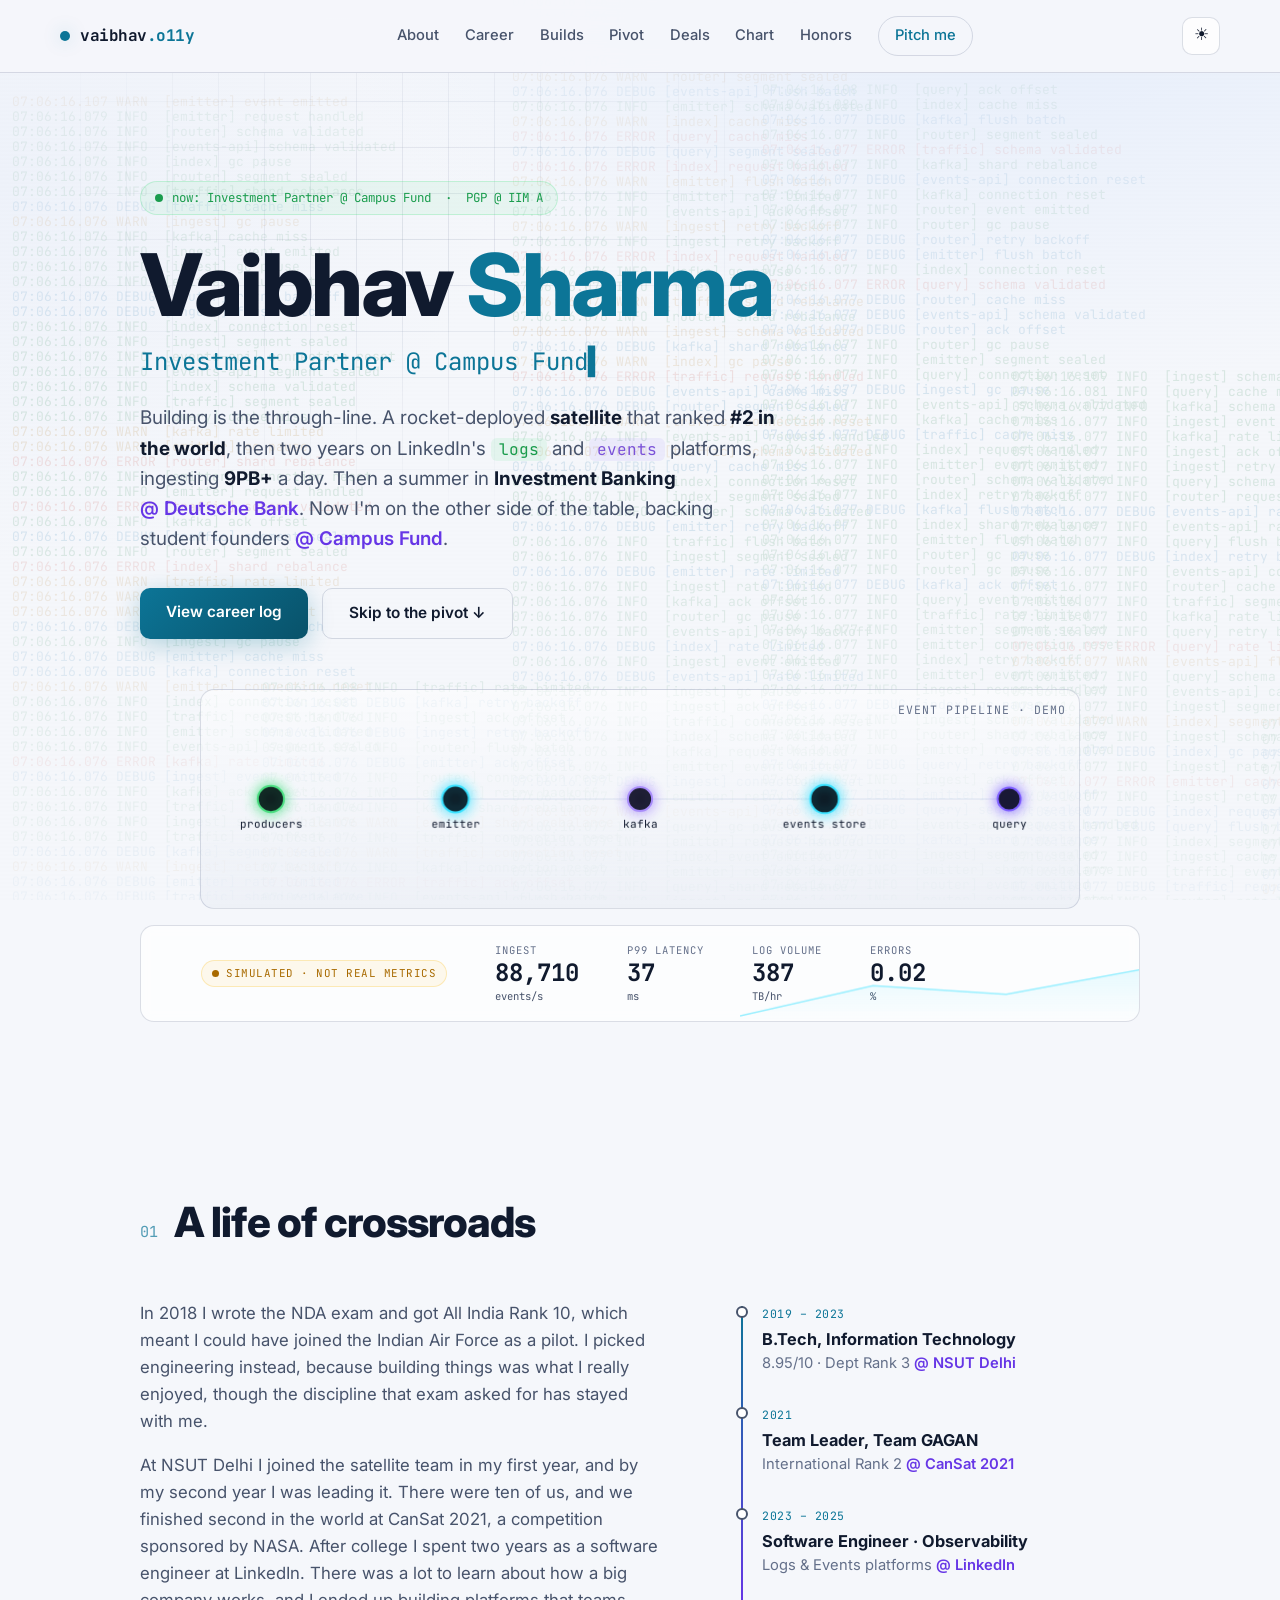
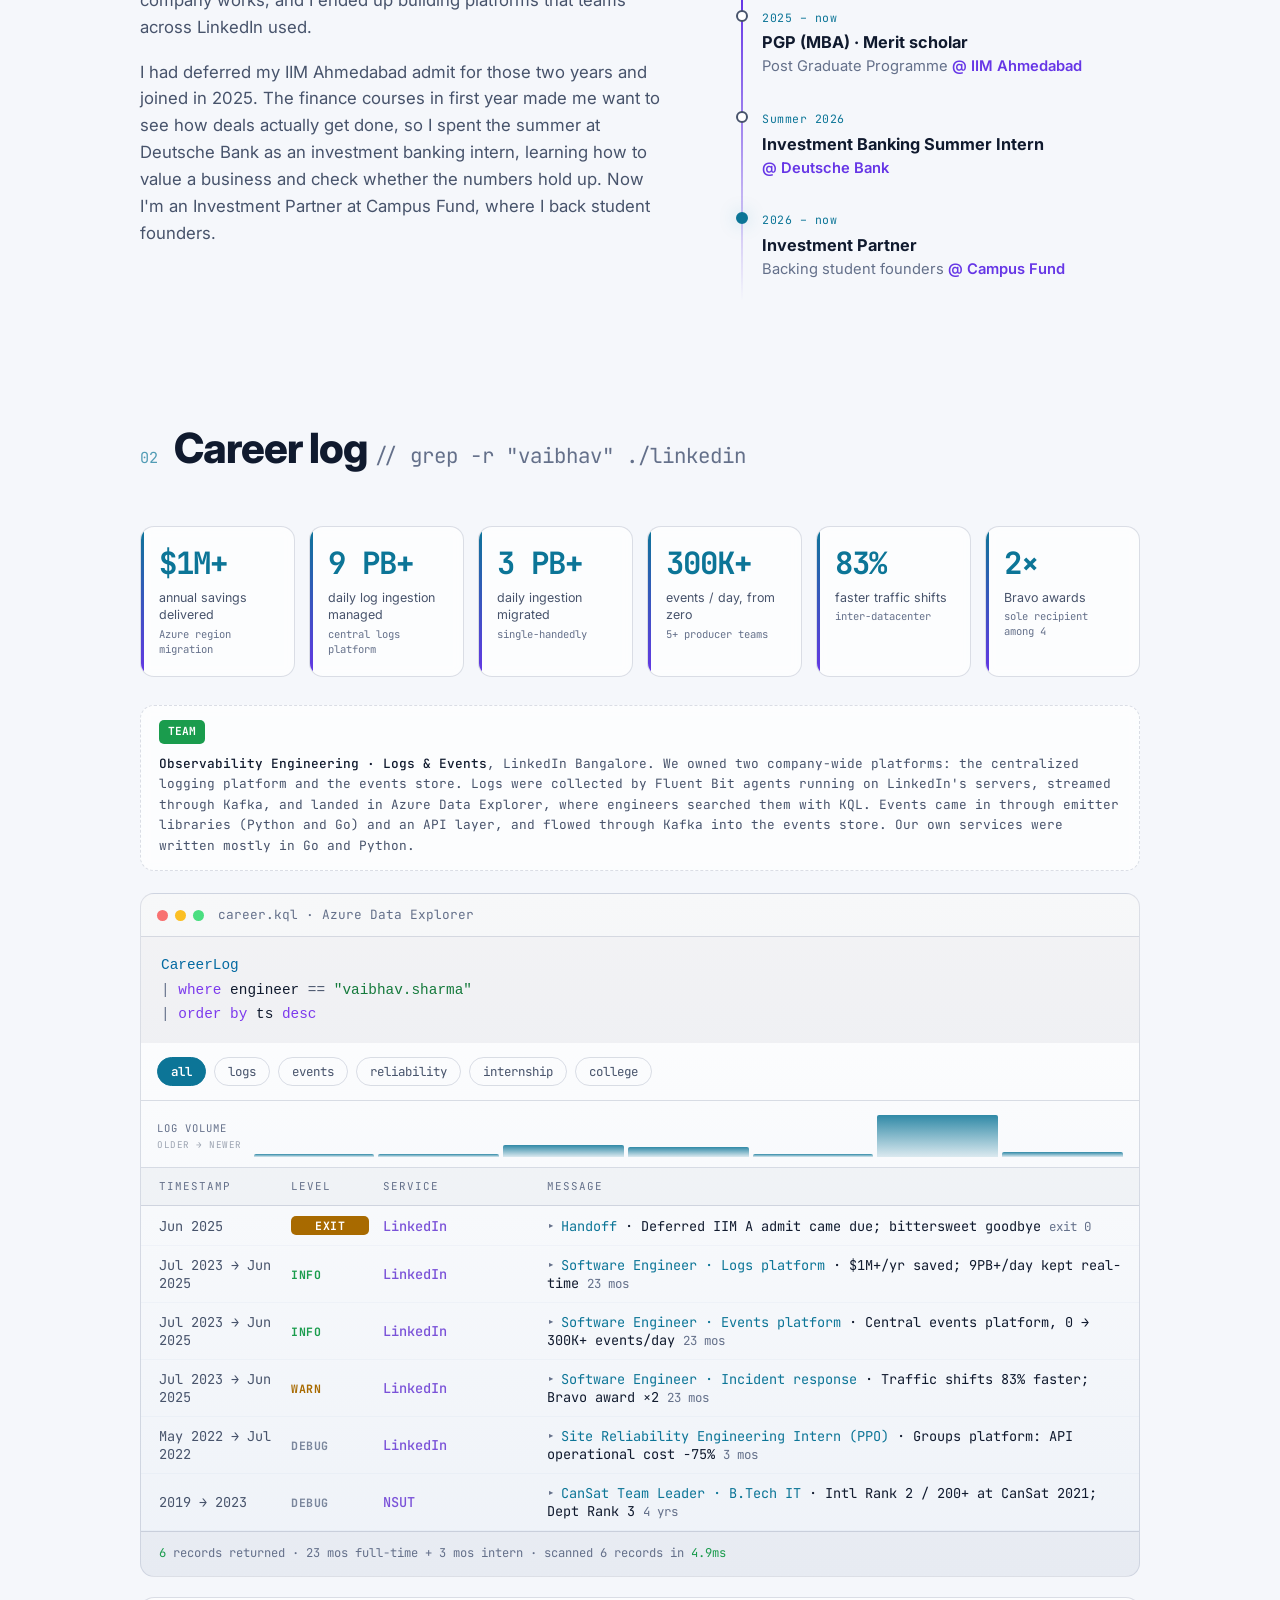
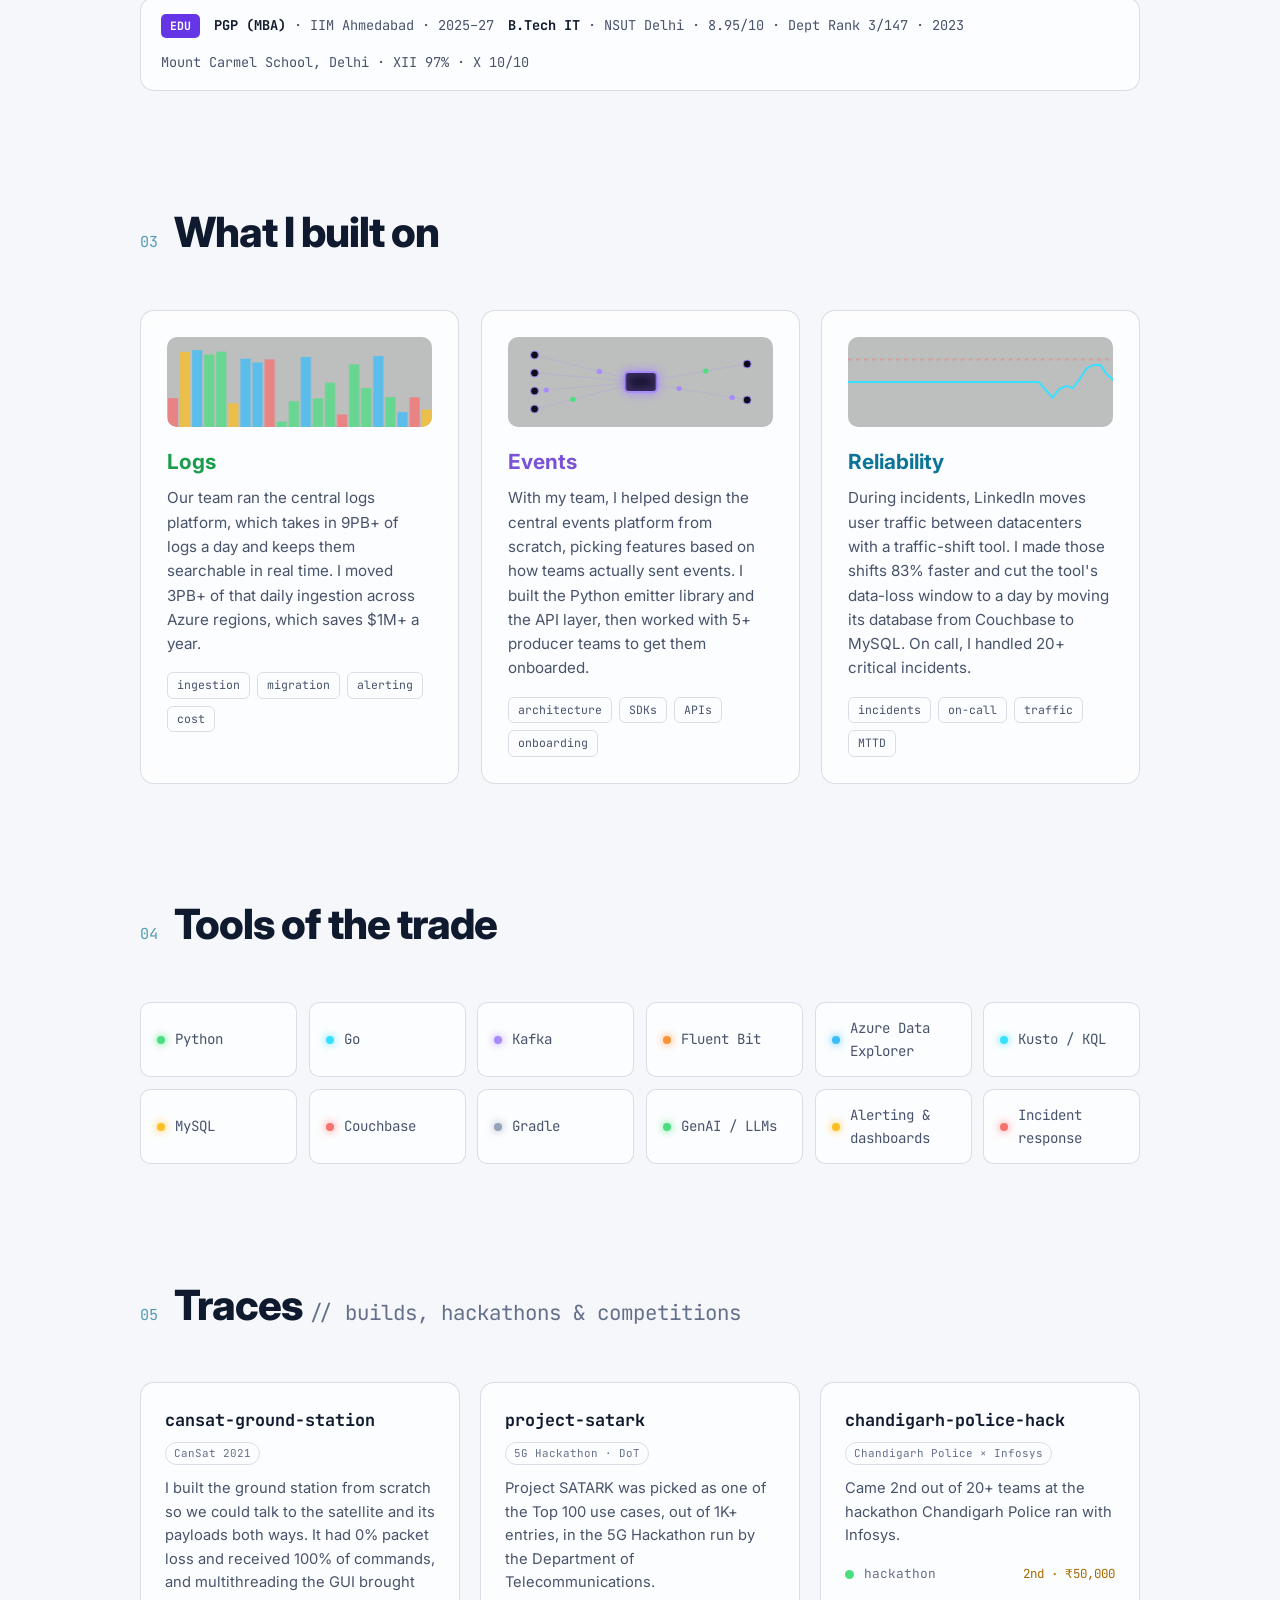
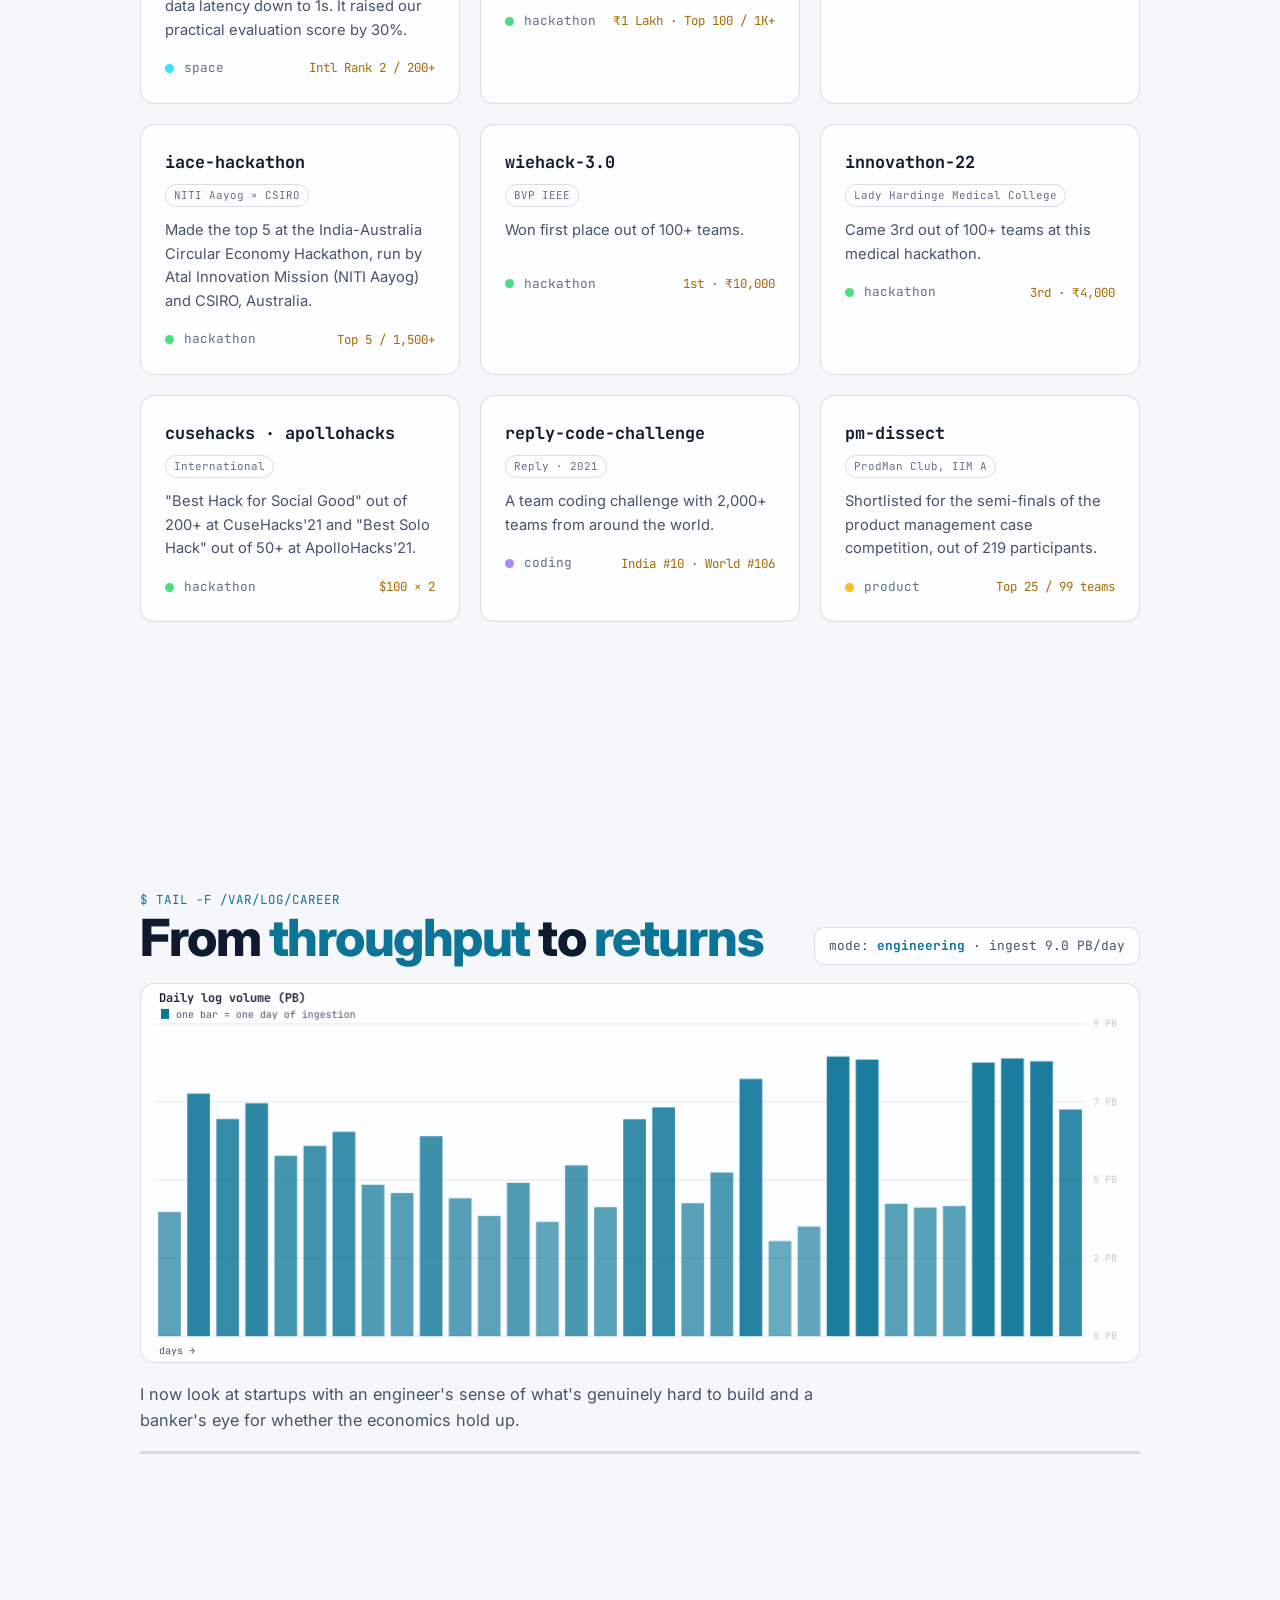
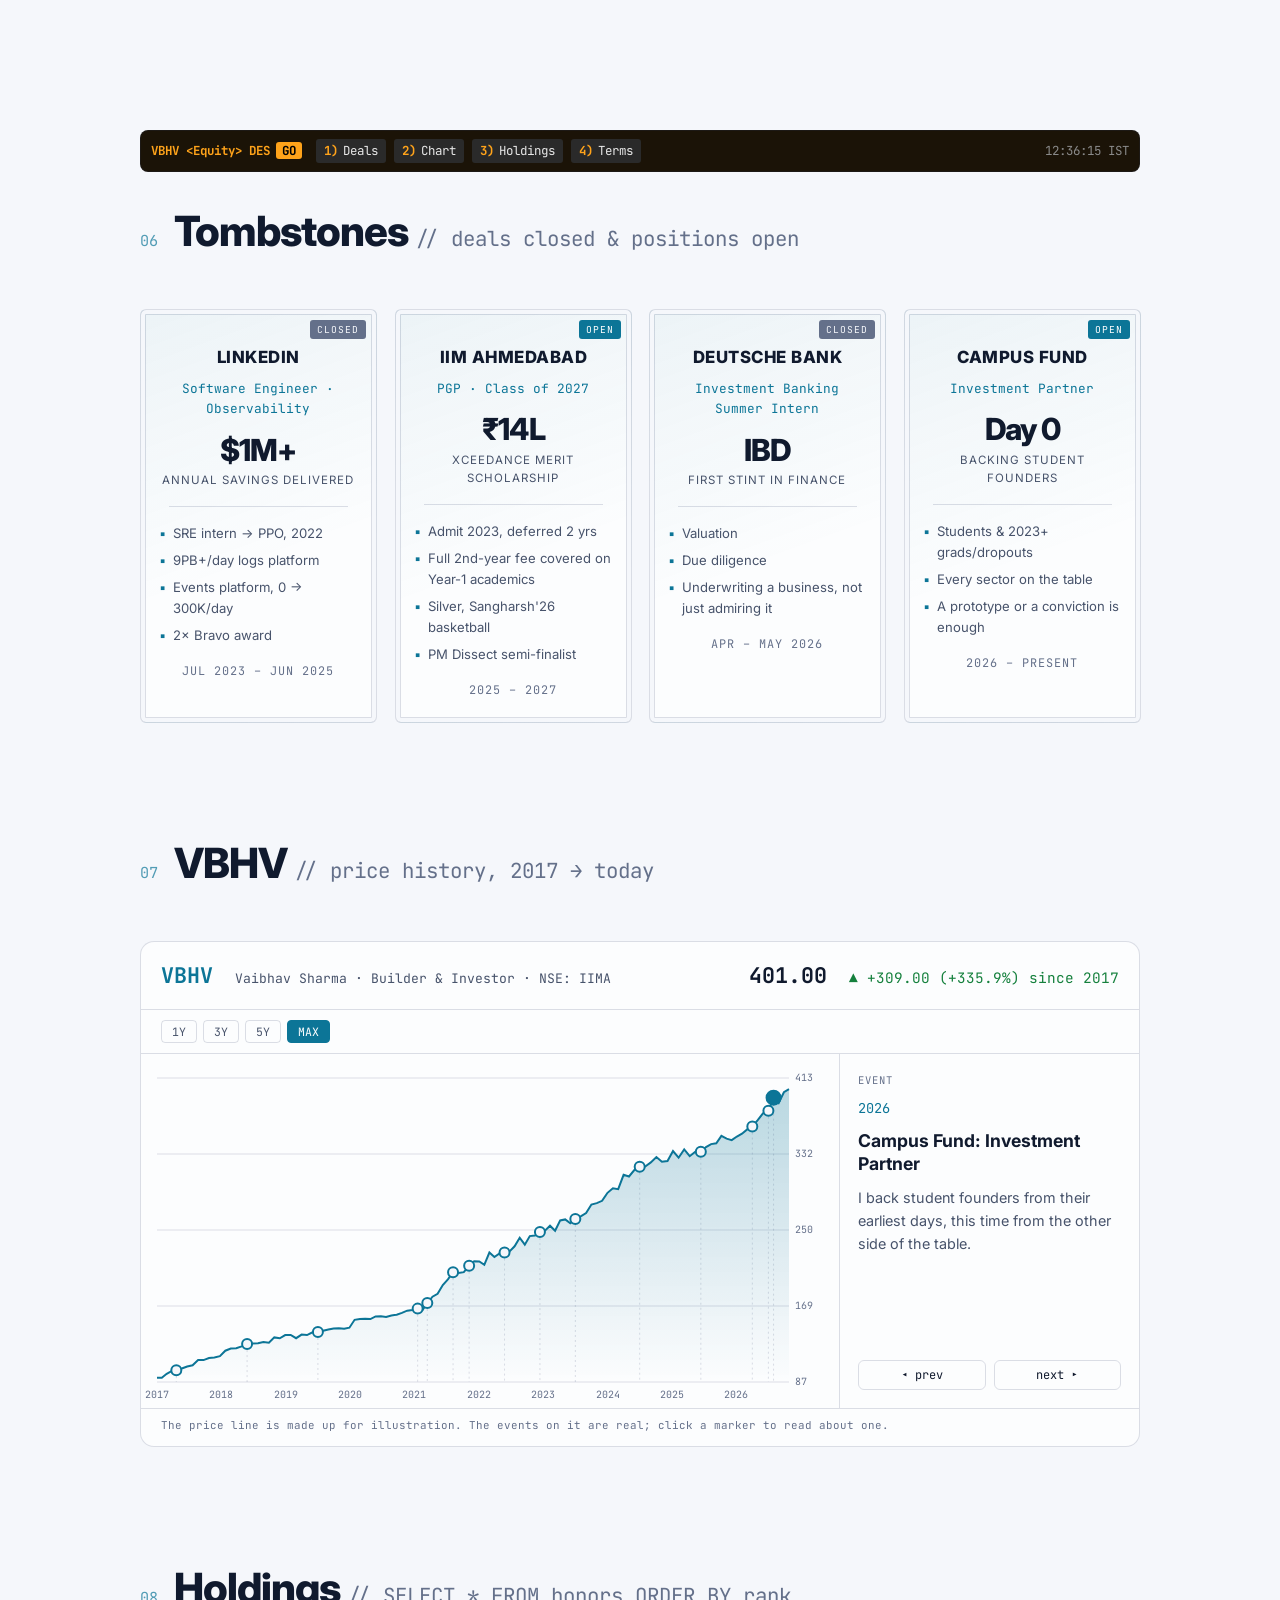
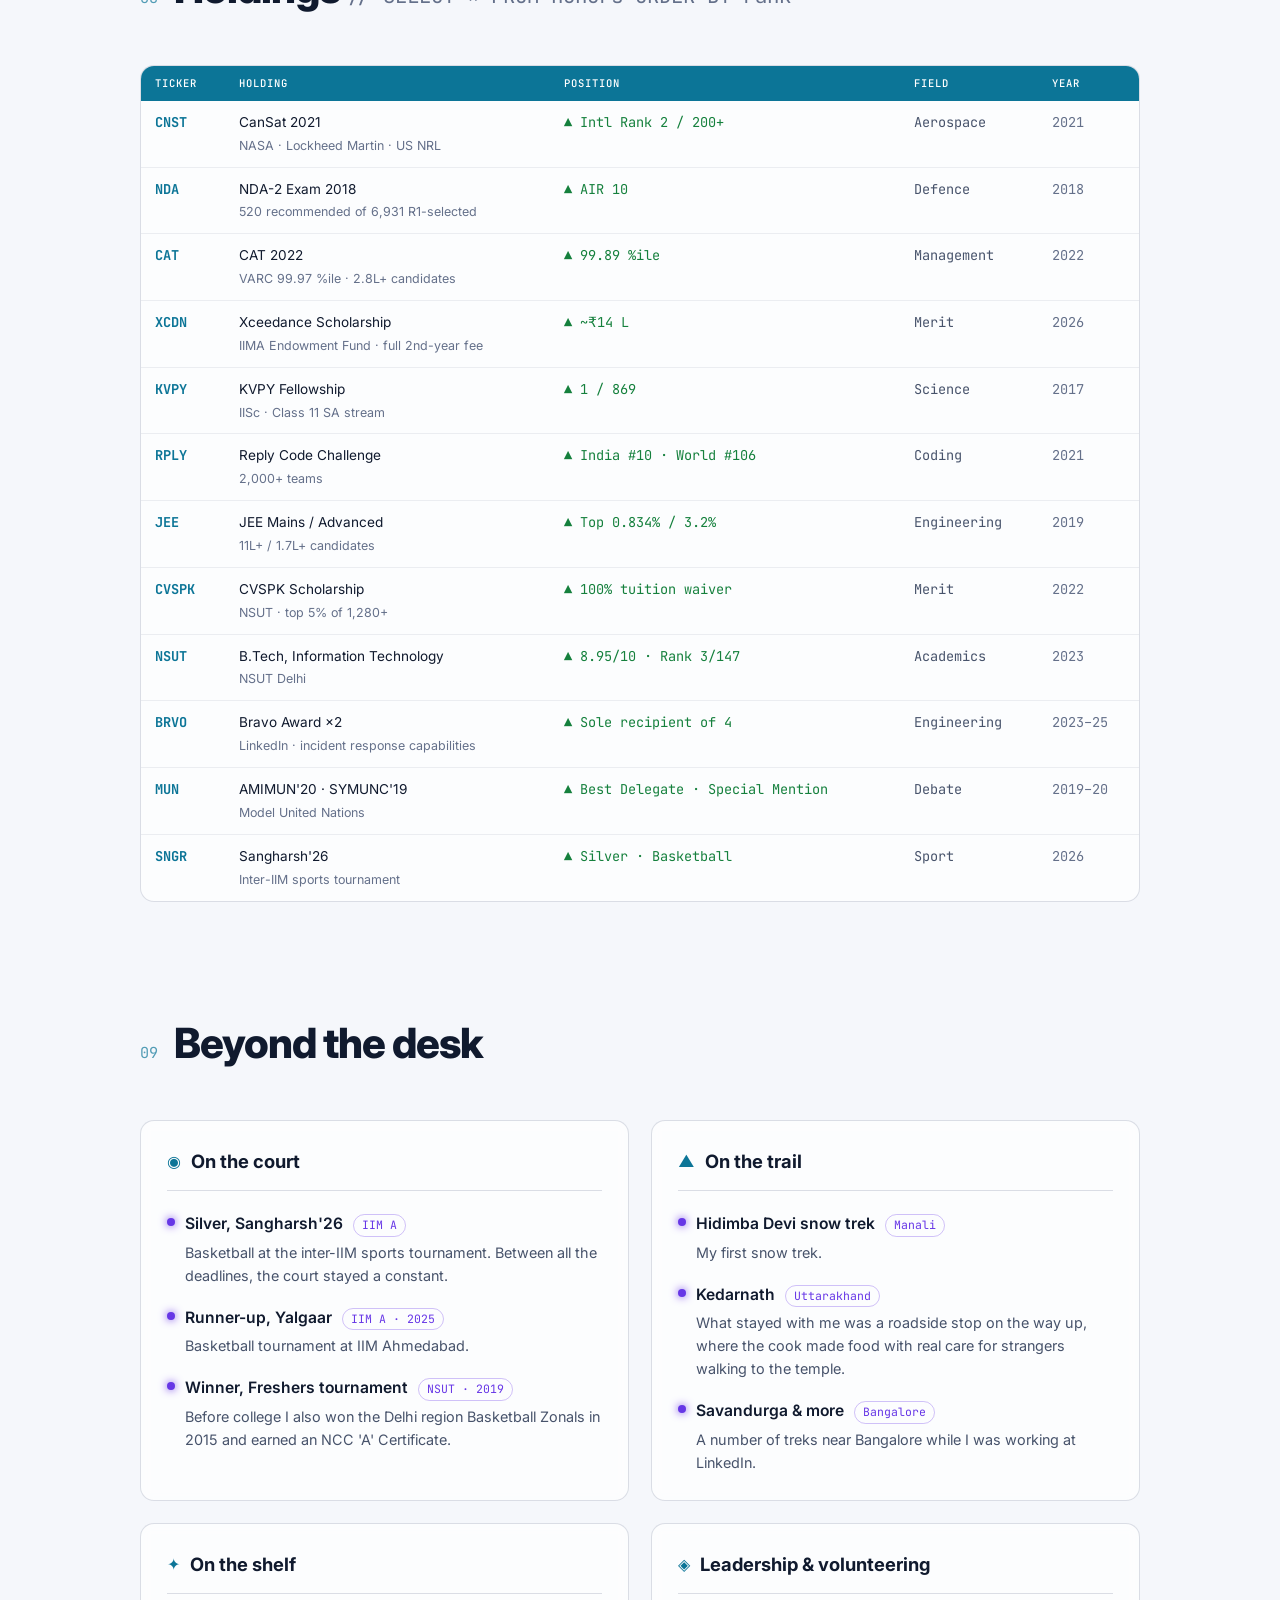
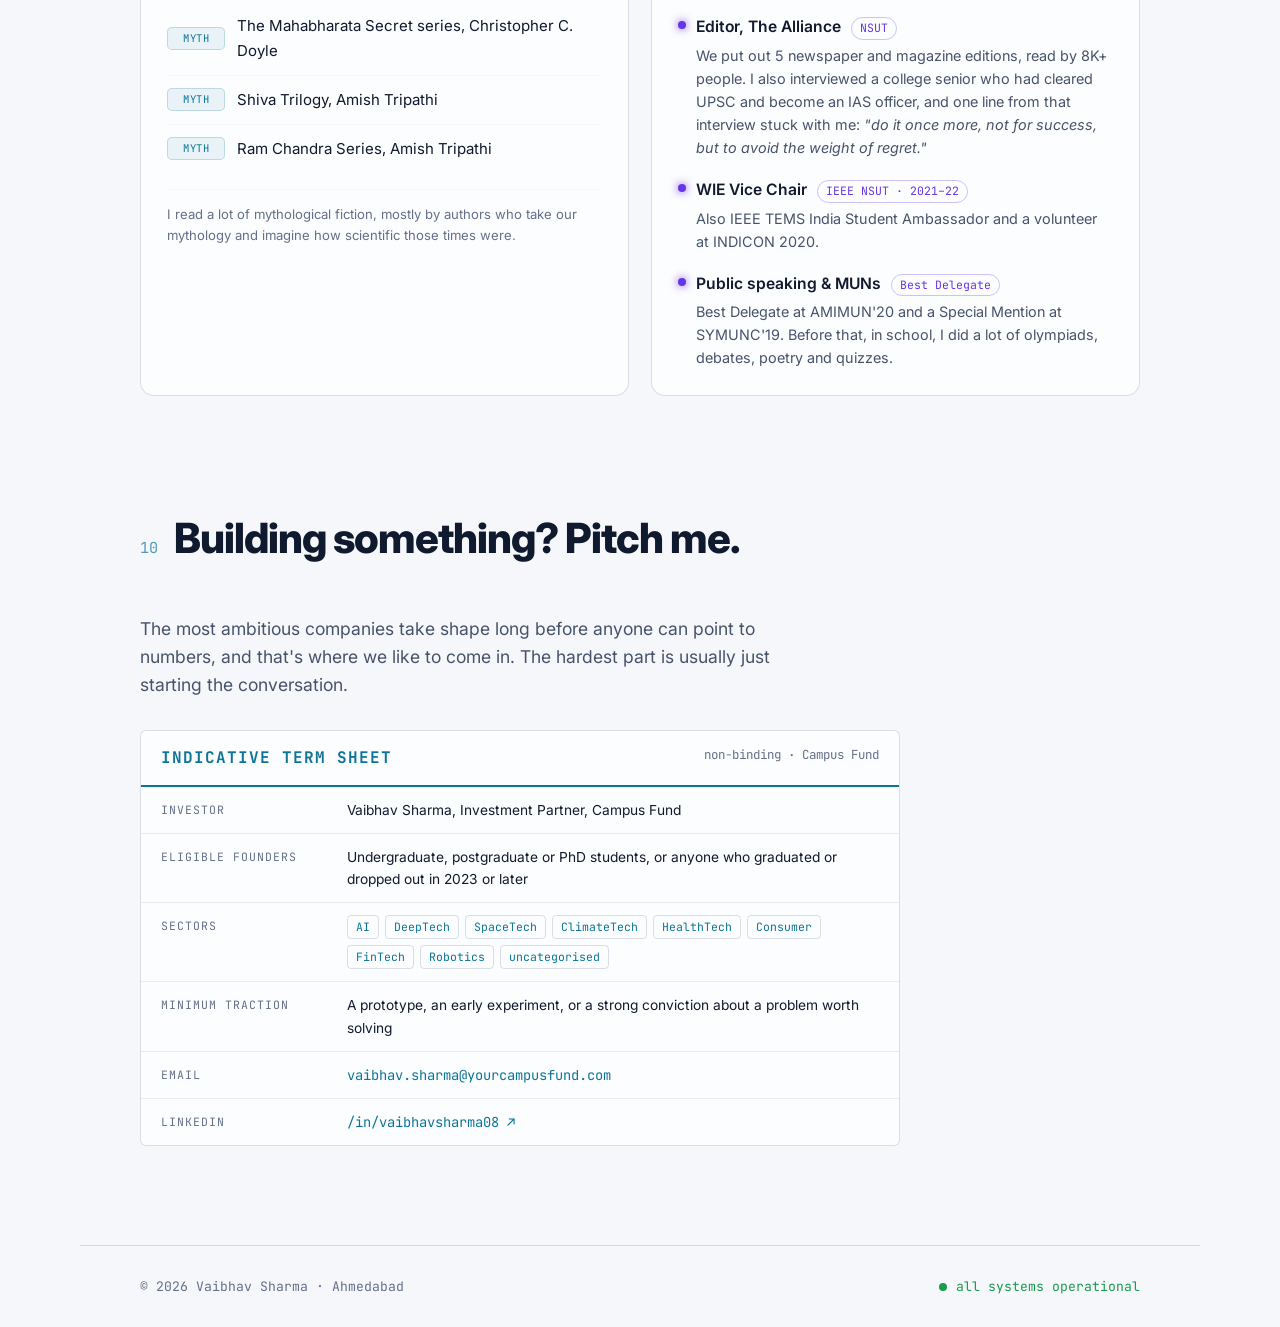
==== commit 9a93b2e5: "Looser heading snap (80px), drop traffic-shift mention from team strip CSS proximity snapping caught" ====
--- a/index.html
+++ b/index.html
@@ -203,8 +203,7 @@
         platforms: the centralized logging platform and the events store. Logs were collected by Fluent Bit agents running on
         LinkedIn's servers, streamed through Kafka, and landed in Azure Data Explorer, where engineers searched them with KQL.
         Events came in through emitter libraries (Python and Go) and an API layer, and flowed through Kafka into the events
-        store. Our own services were written mostly in Go and Python, with MySQL and Couchbase behind internal tools like the
-        traffic-shift tool.</span>
+        store. Our own services were written mostly in Go and Python.</span>
       </div>
 
       <div class="explorer">
--- a/assets/css/style.css
+++ b/assets/css/style.css
@@ -1153,11 +1153,8 @@
 .work-owner { white-space: normal; max-width: 100%; }
 .work-lang { flex-wrap: wrap; gap: 7px 10px; }
 
-/* gentle section snapping: settles on a heading when you stop nearby, never traps */
-html { scroll-snap-type: y proximity; scroll-padding-top: 72px; }
-/* snap to each heading (not the whole section) so it lands just under the nav bar */
-.section-head, .snap-mark { scroll-snap-align: start; scroll-margin-top: 16px; }
-.snap-mark { position: absolute; top: 0; left: 0; width: 1px; height: 1px; scroll-margin-top: 0; }
-@media (prefers-reduced-motion: reduce) { html { scroll-snap-type: none; } }
+/* anchor links land just under the nav bar; the snap itself is in main.js */
+html { scroll-padding-top: 72px; }
+.snap-mark { position: absolute; top: 0; left: 0; width: 1px; height: 1px; }
 /* let the rotating title run wider than the intro text so the longest phrase fits on one line on desktop */
 .hero-role { width: min(calc(100vw - 2 * clamp(20px, 5vw, 60px)), 1000px); }
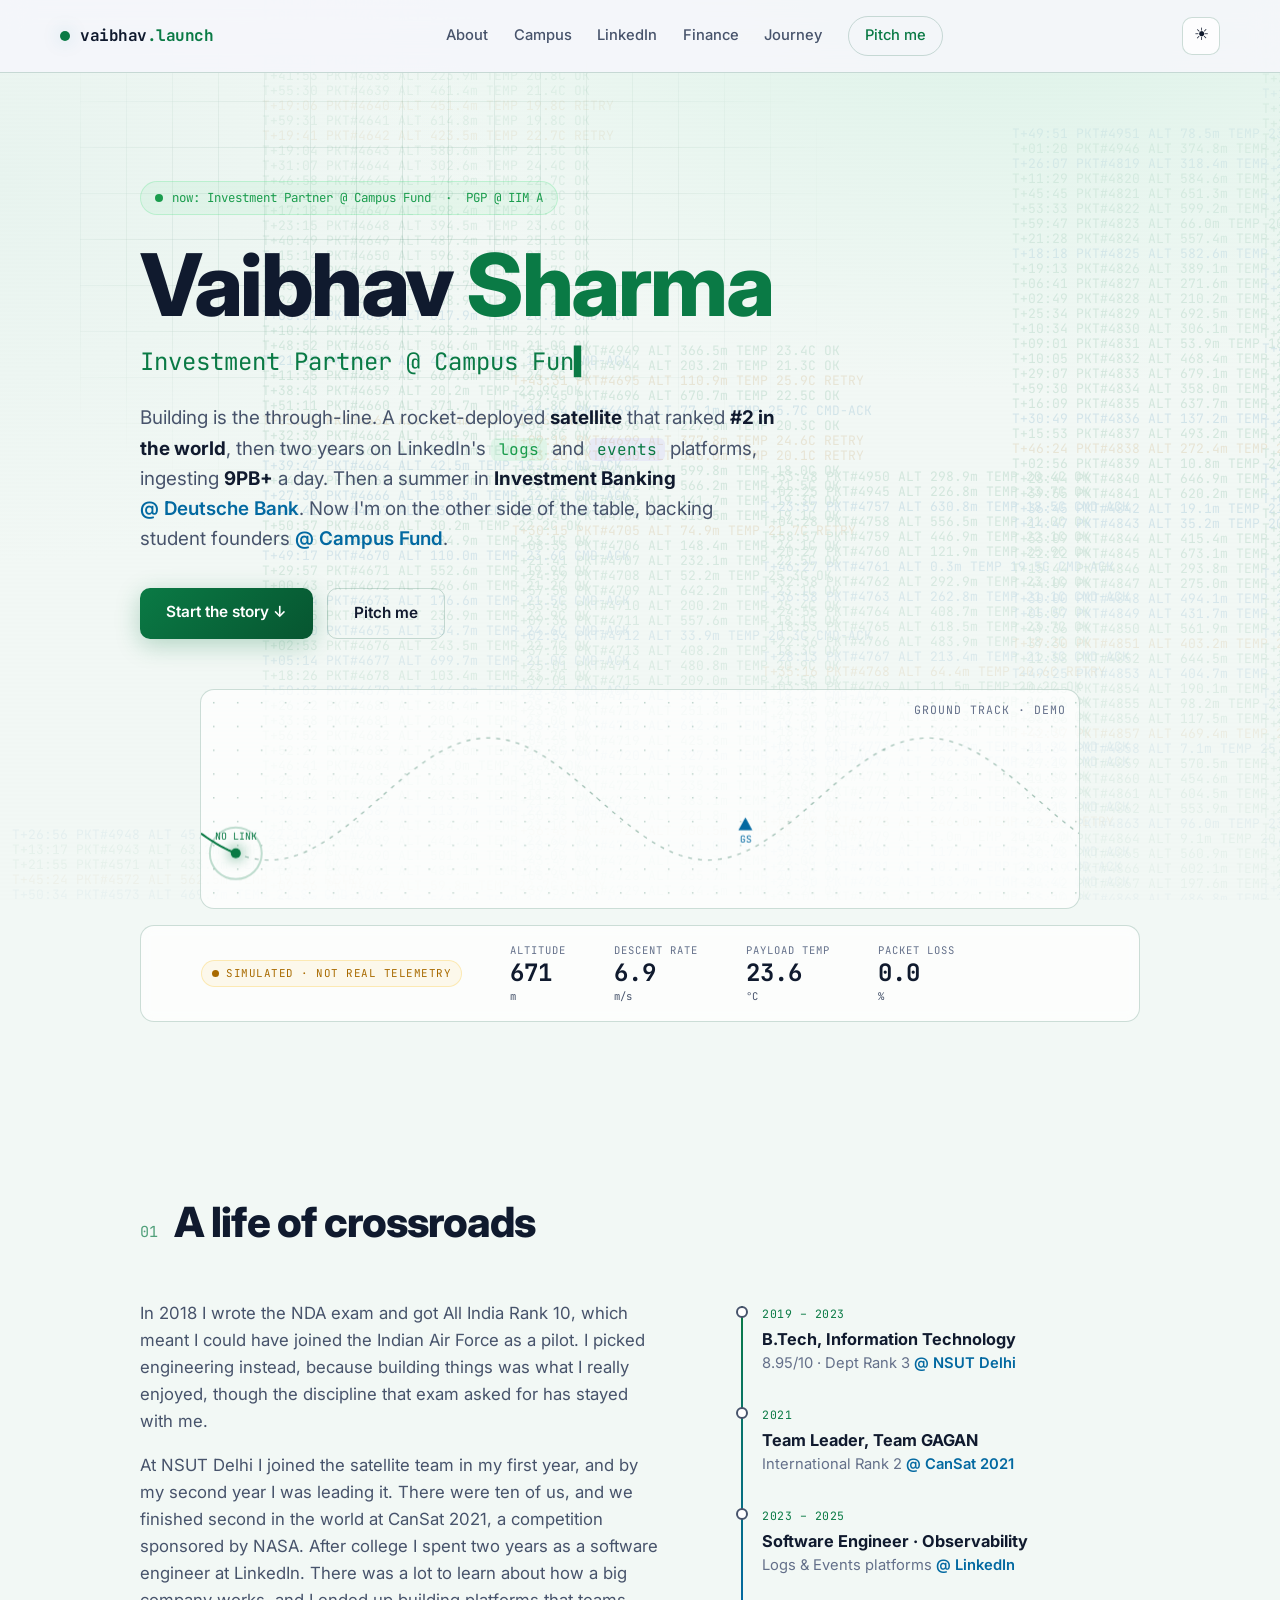
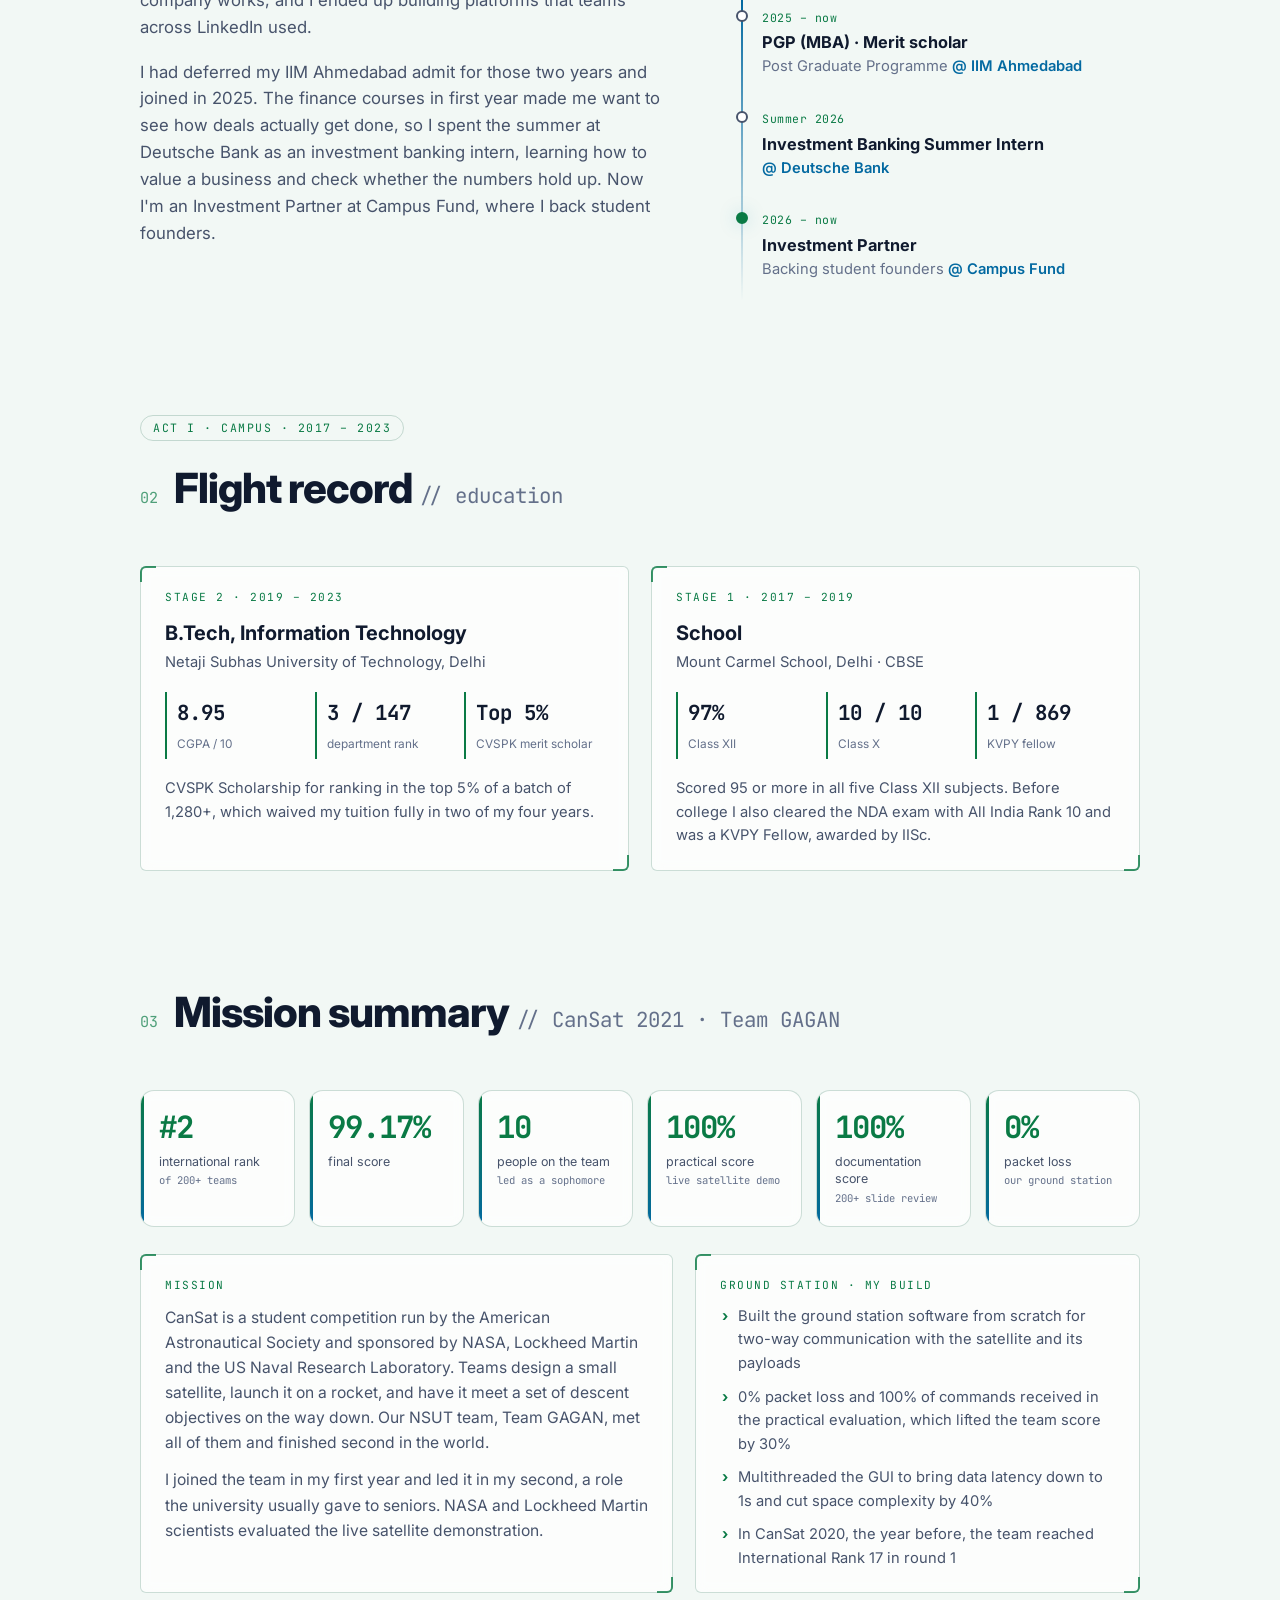
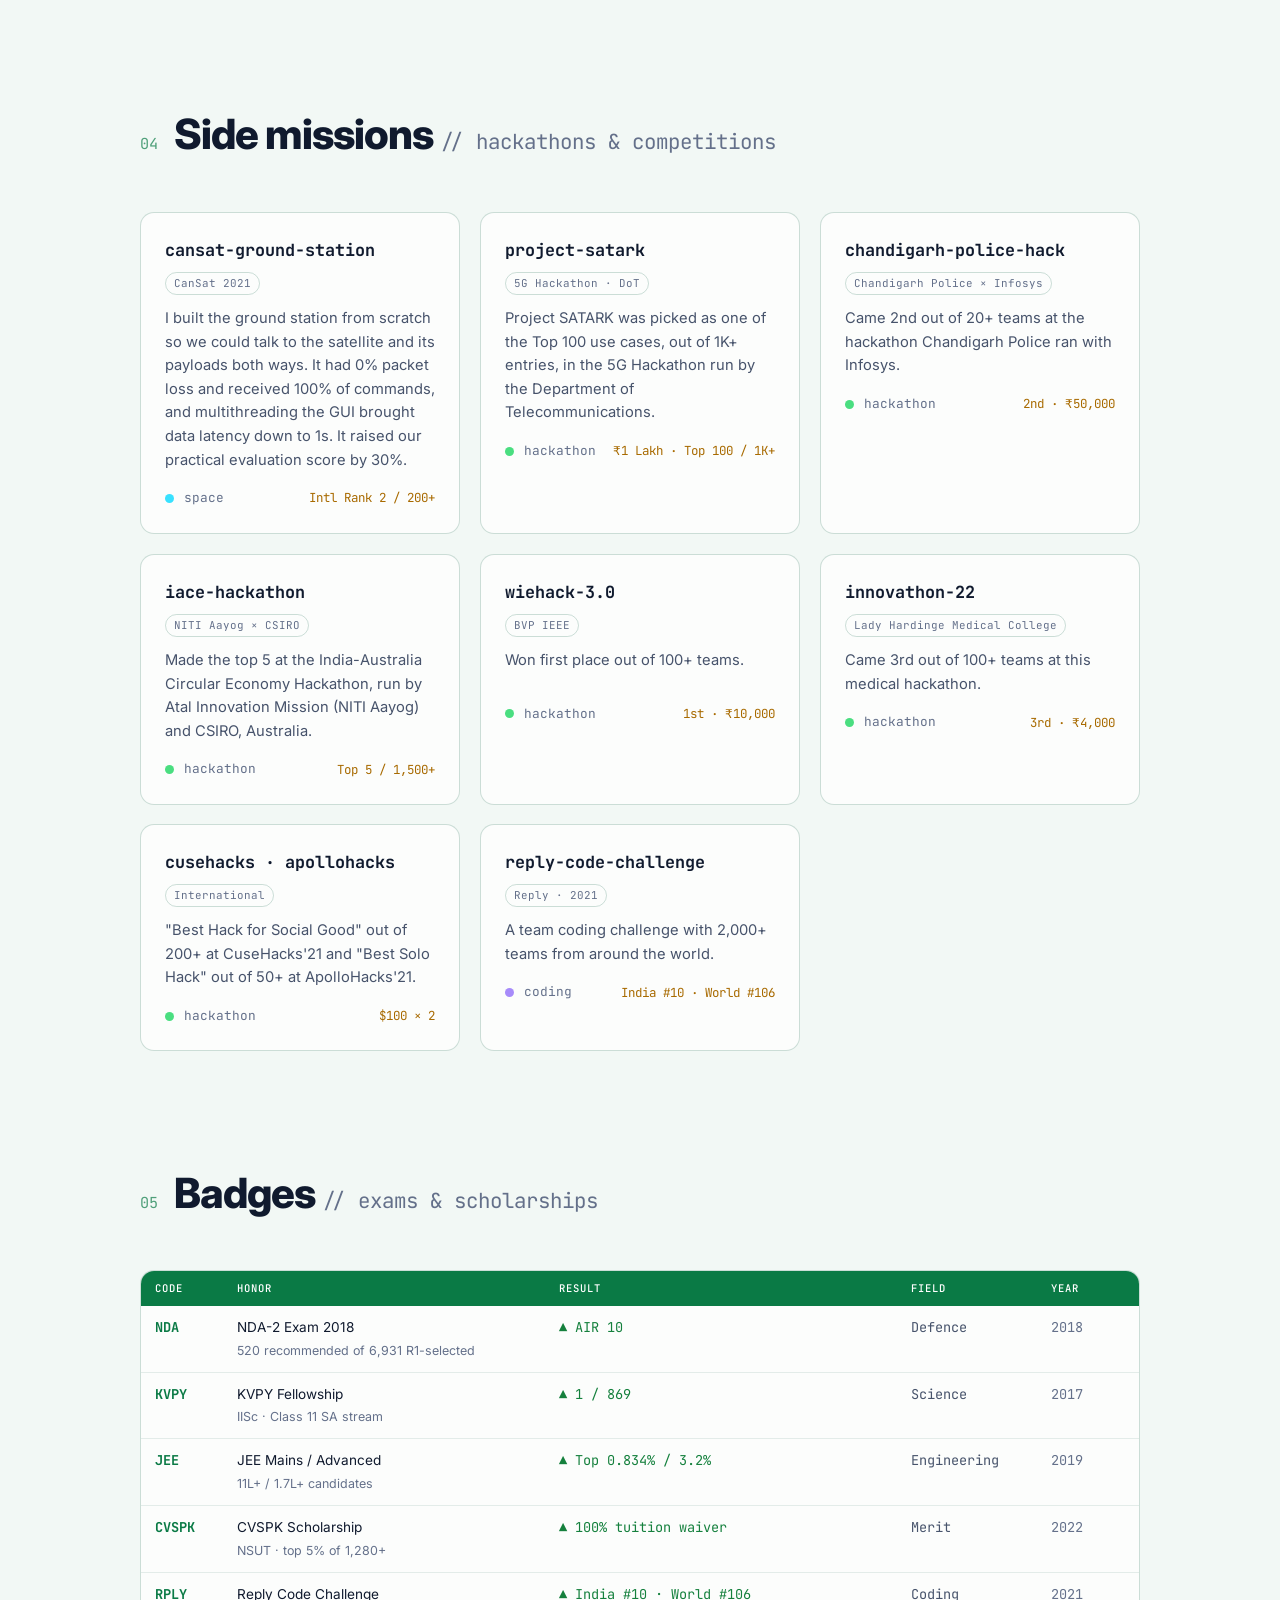
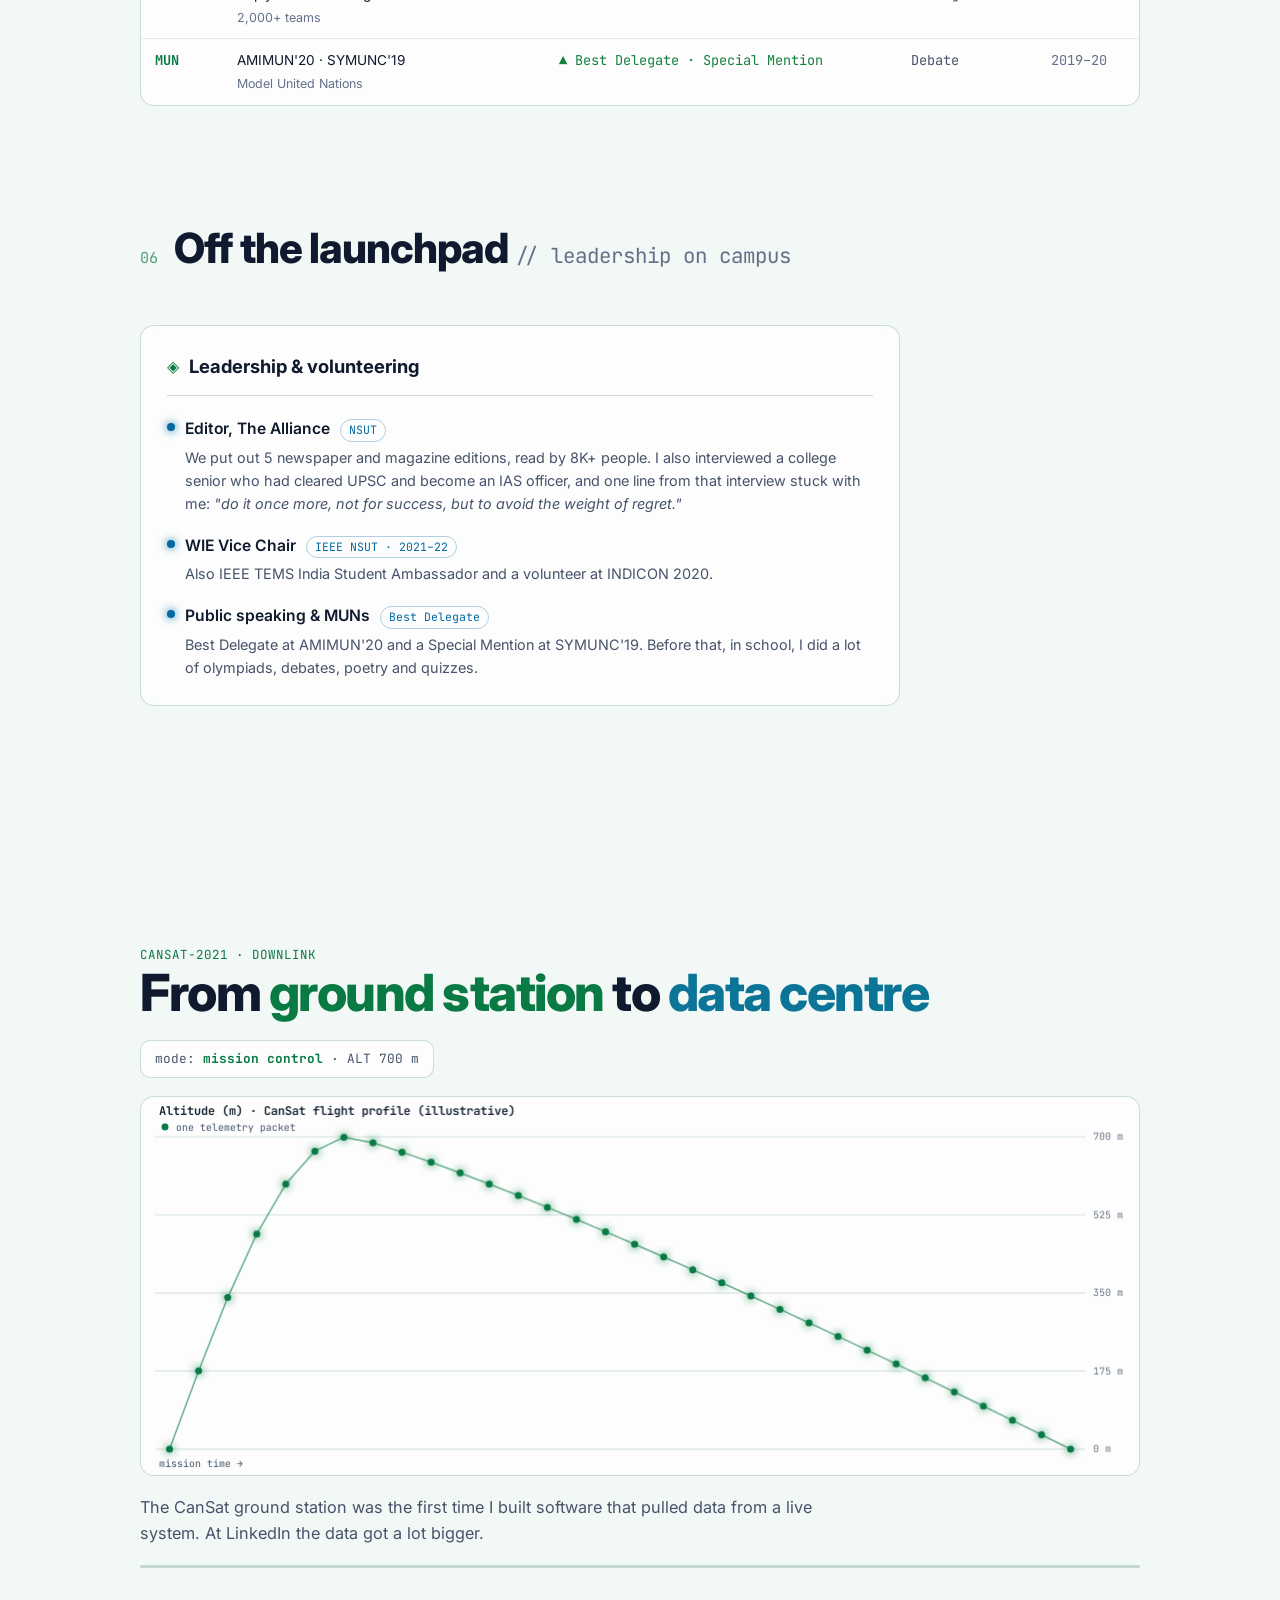
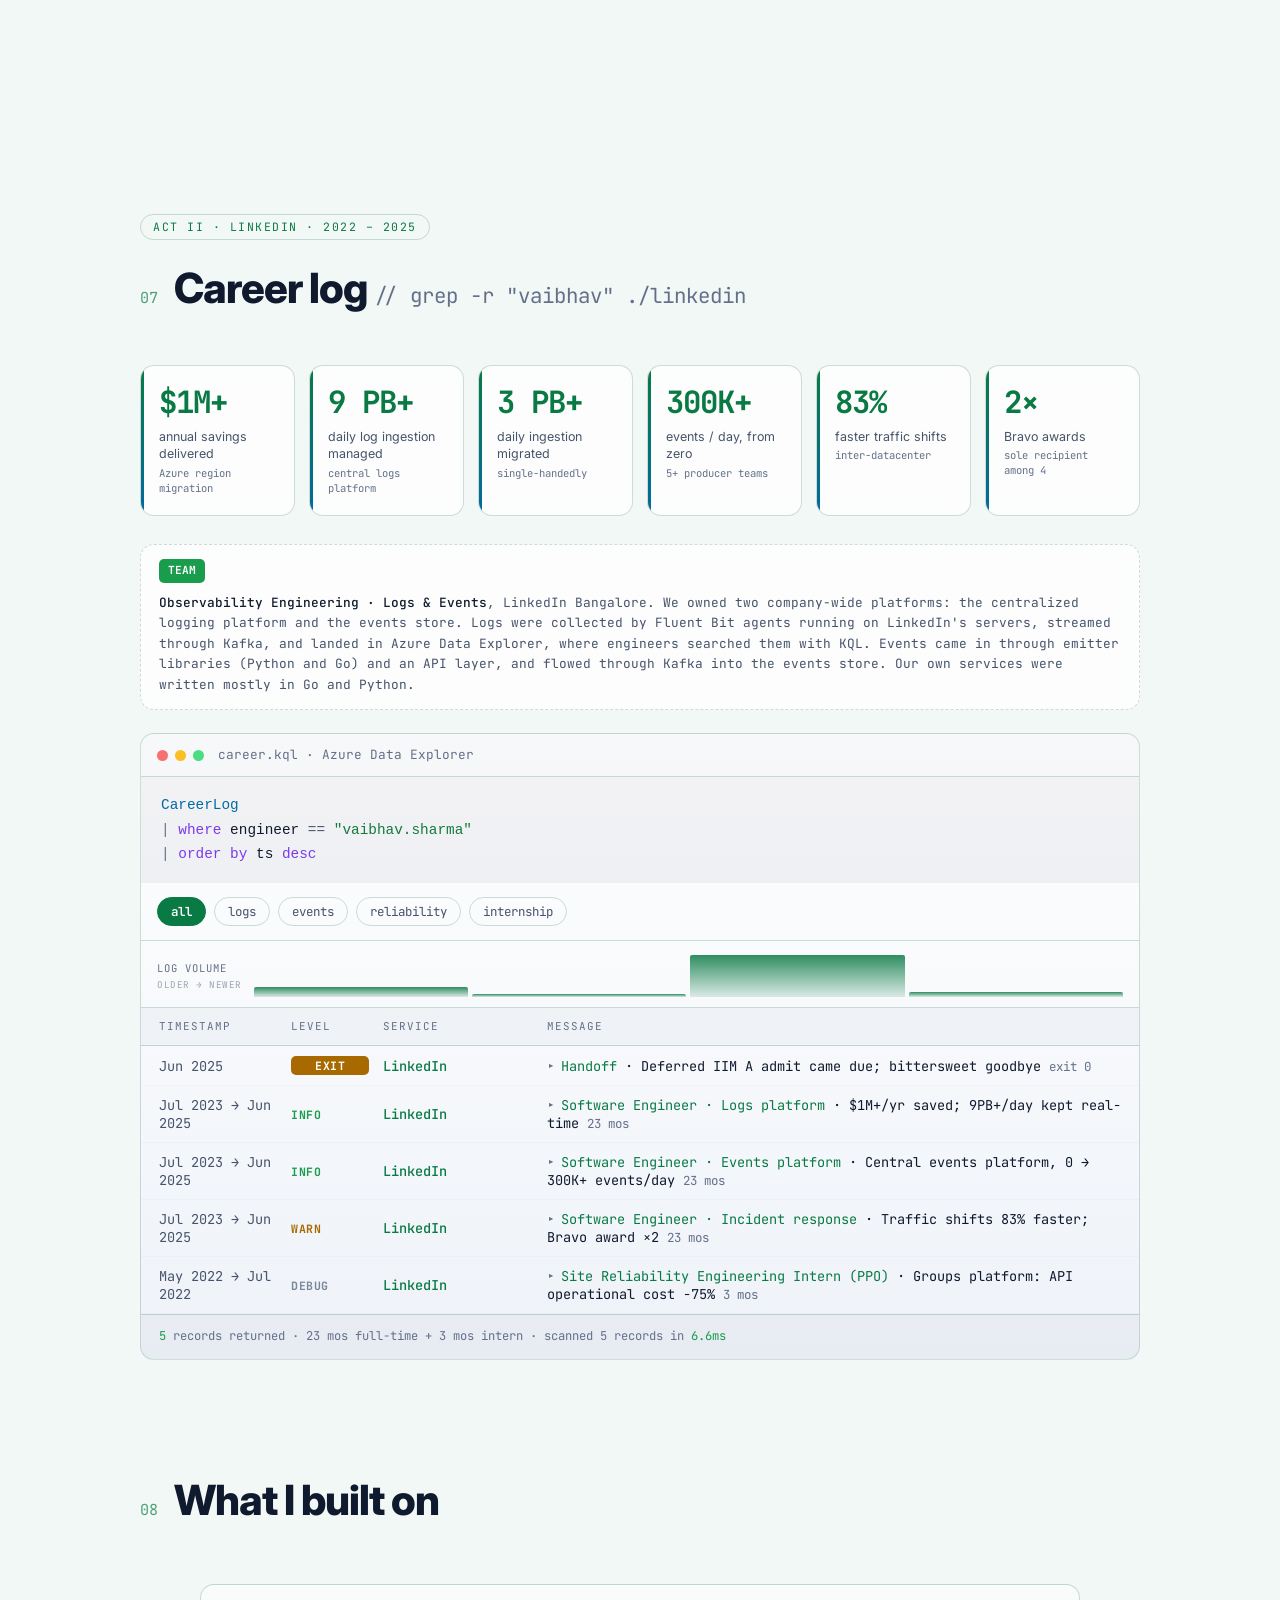
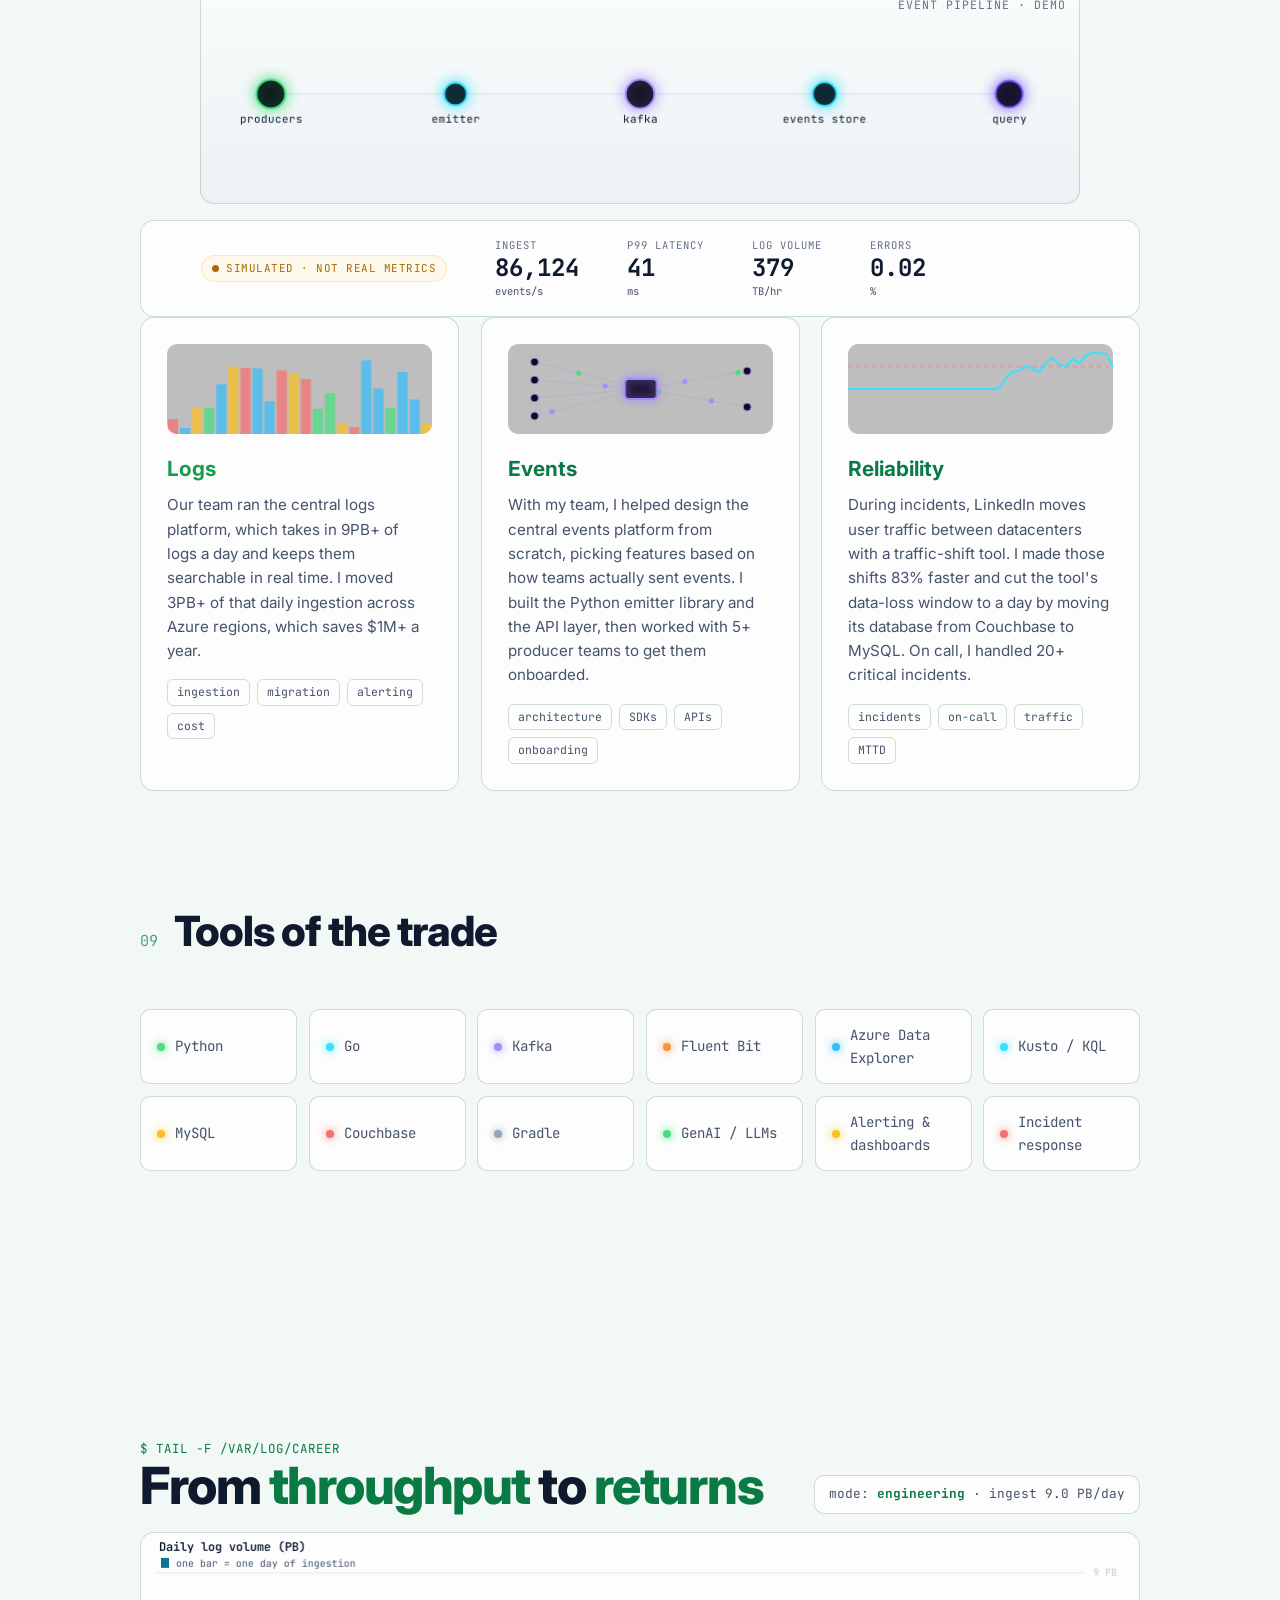
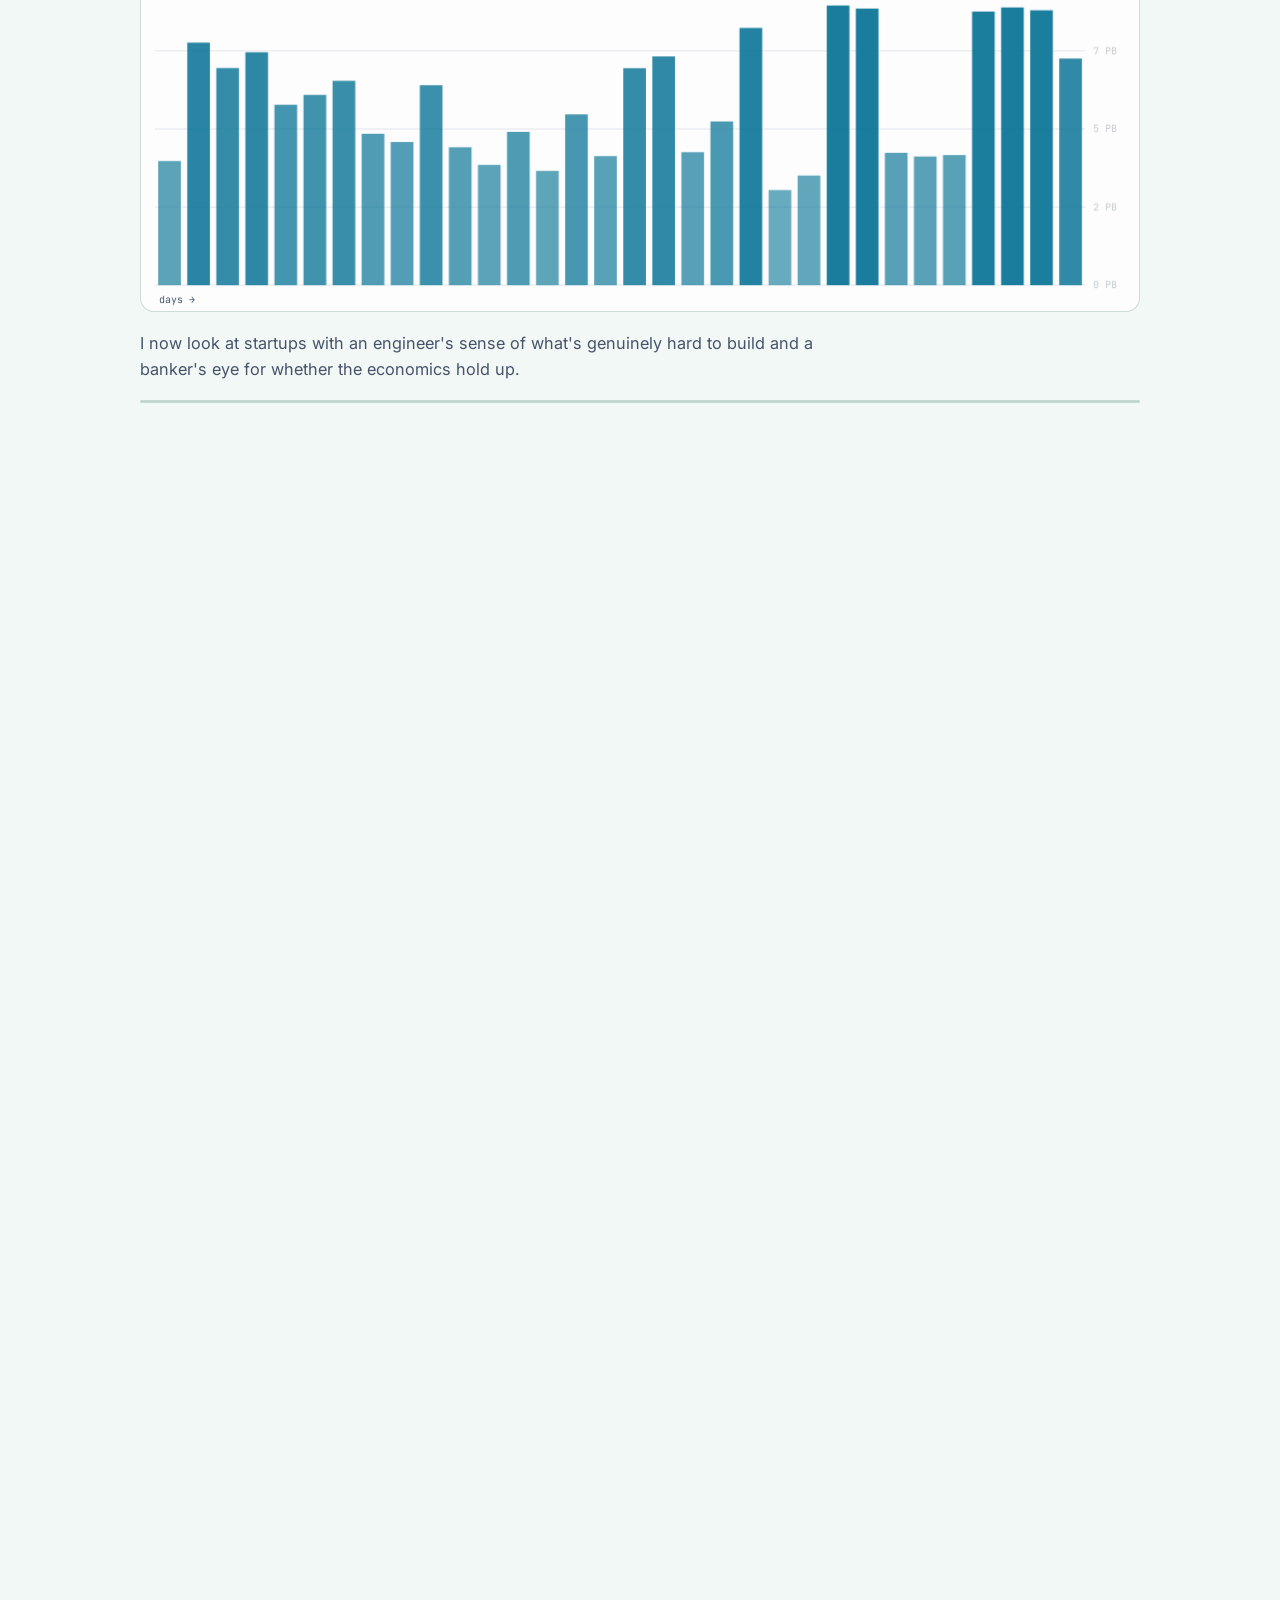
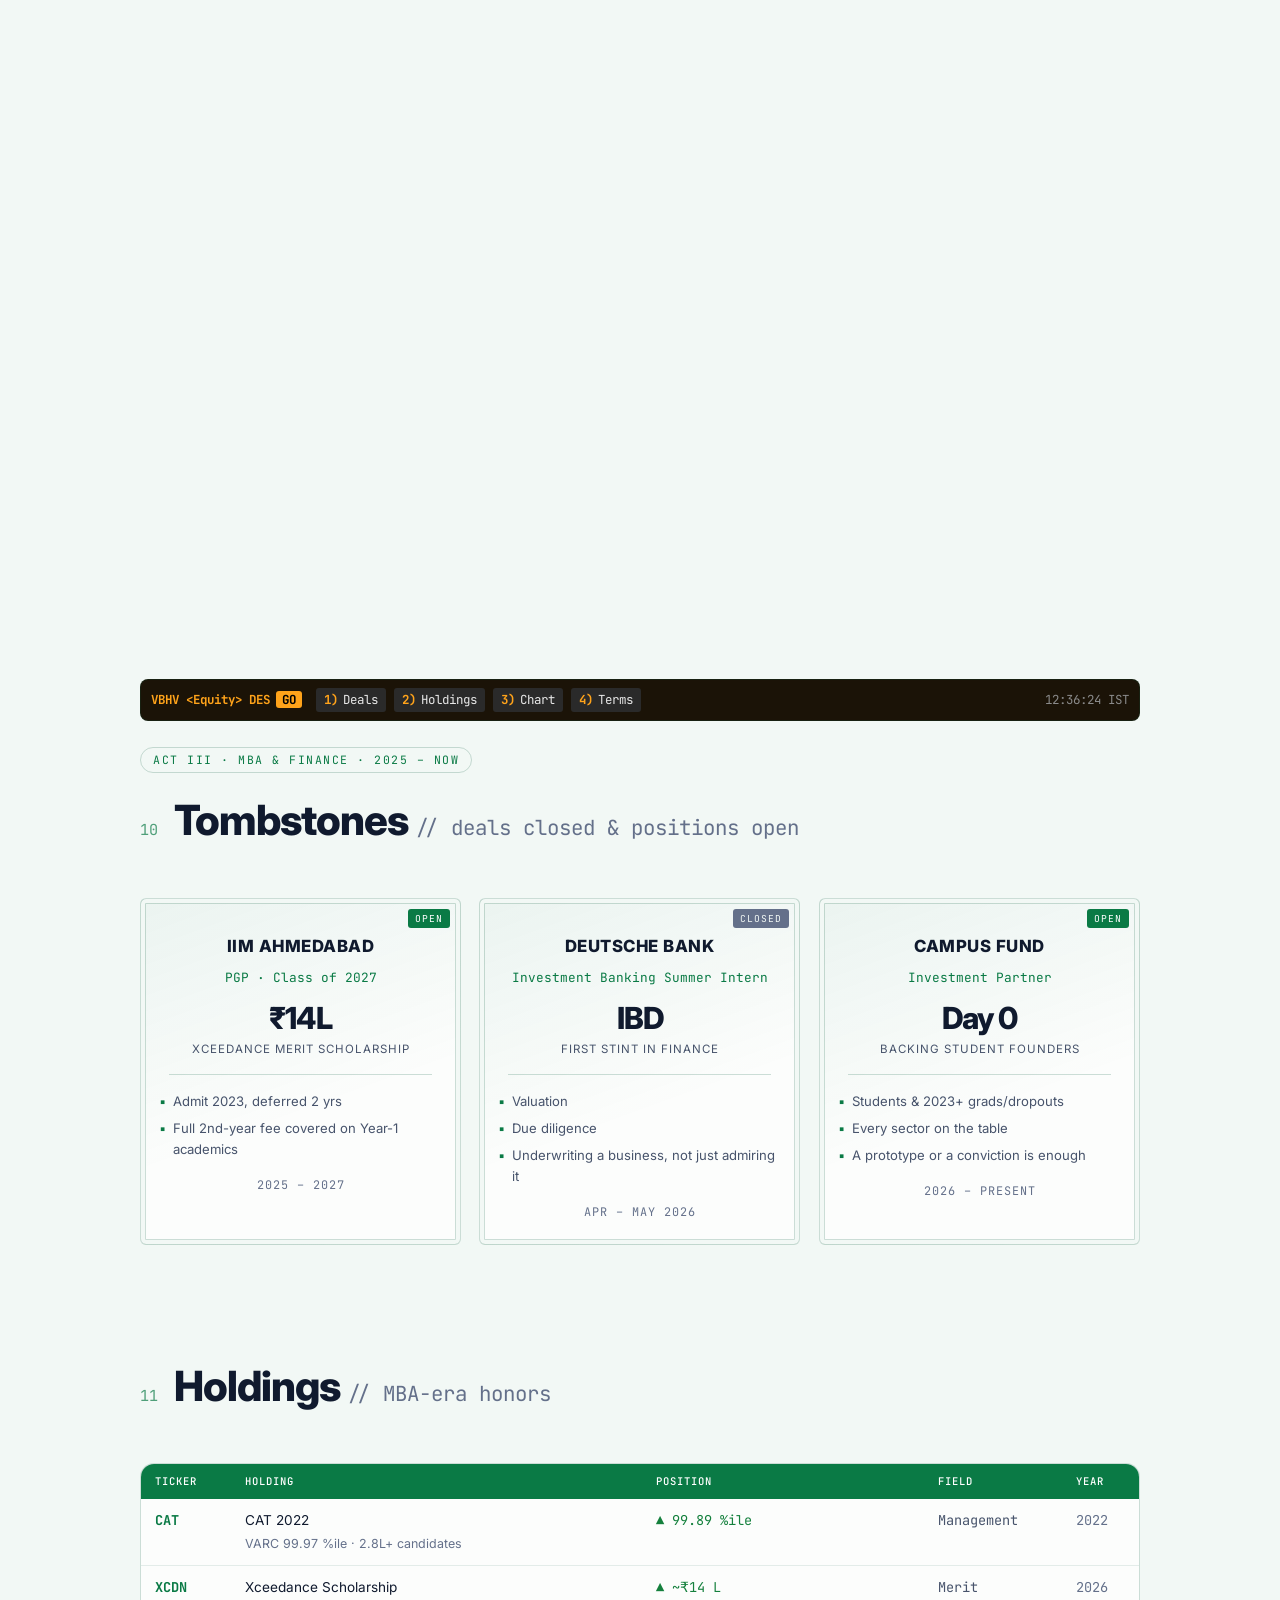
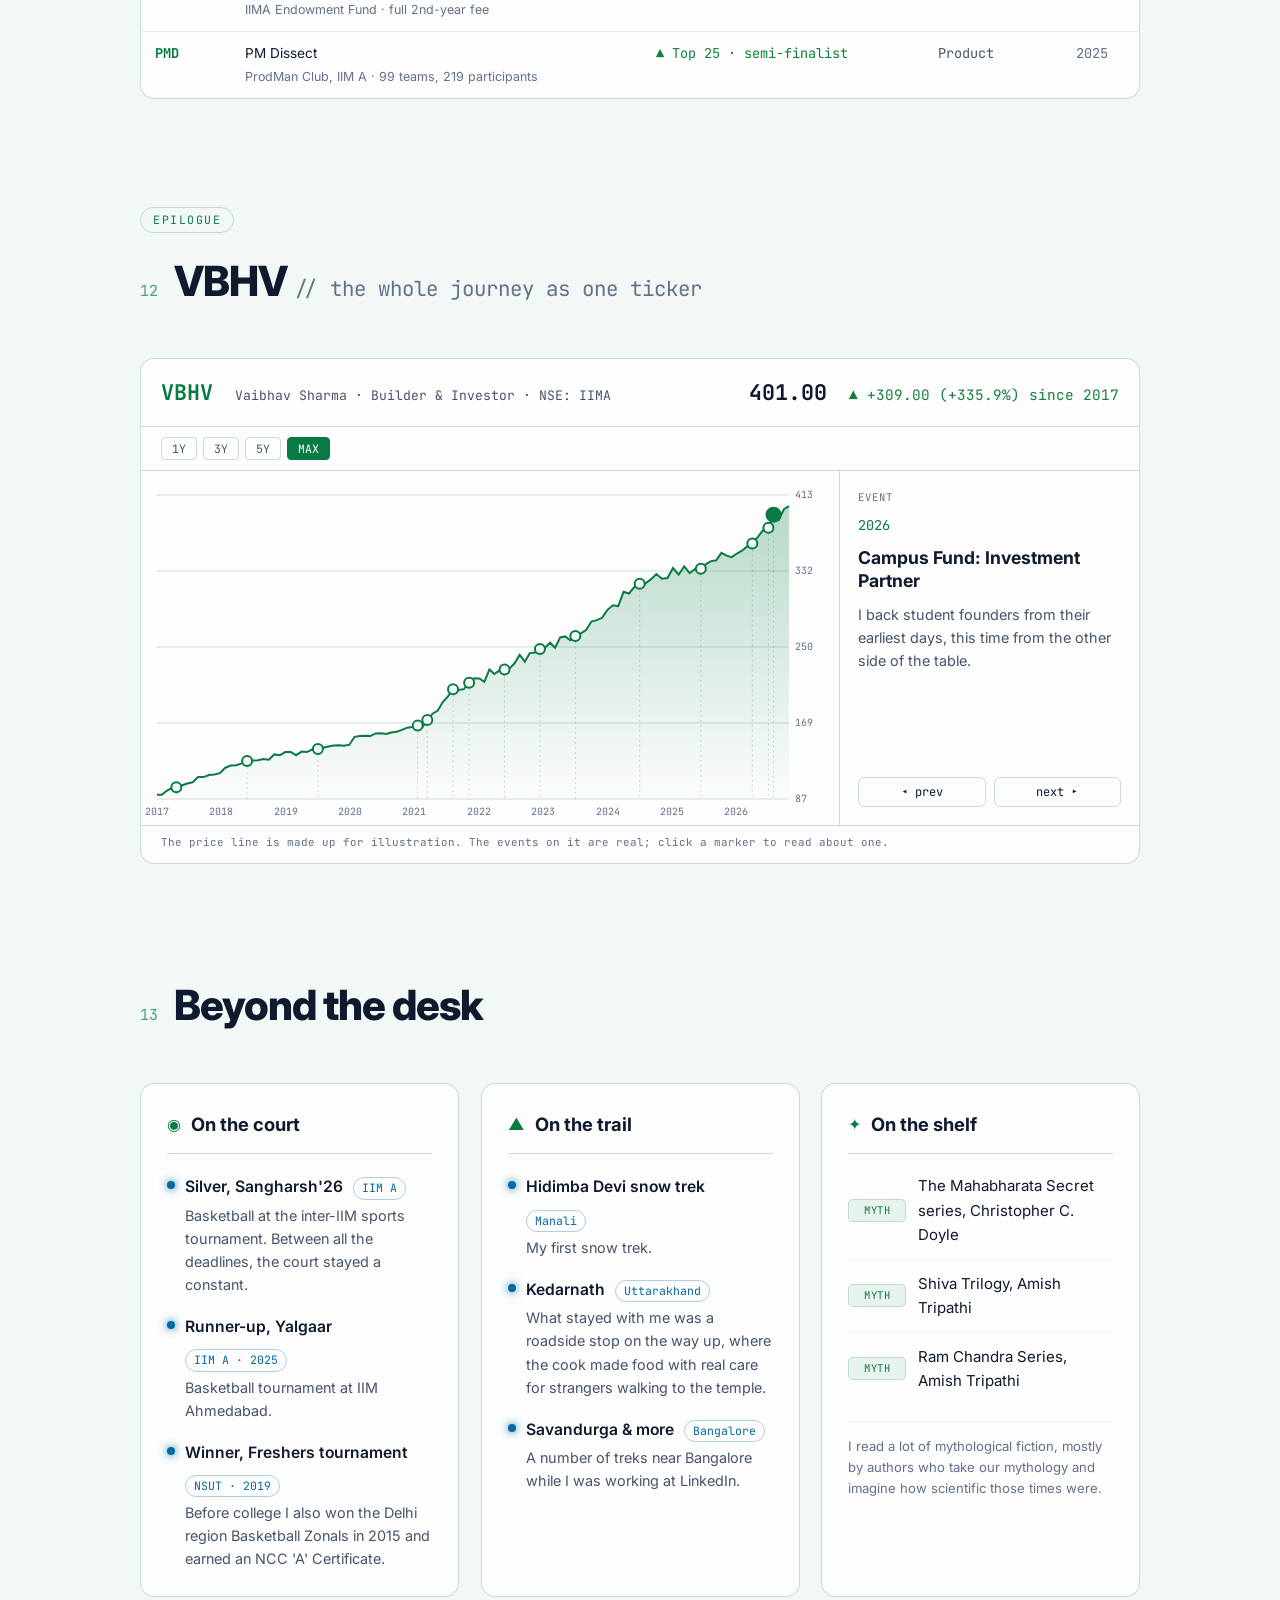
==== commit 6e118c09: "Restructure into three acts with a mission-control campus theme - Act I (campus, mission-control loo" ====
--- a/index.html
+++ b/index.html
@@ -5,7 +5,7 @@
   <meta name="viewport" content="width=device-width, initial-scale=1.0" />
   <meta name="color-scheme" content="dark light" />
   <title>Vaibhav Sharma · Engineer turned Investor</title>
-  <meta name="description" content="Vaibhav Sharma · ex-Software Engineer (Observability) at LinkedIn, IB Summer Intern at Deutsche Bank, Investment Partner at Campus Fund, MBA candidate at IIM Ahmedabad." />
+  <meta name="description" content="Vaibhav Sharma · ex-Software Engineer (Observability) at LinkedIn, ex-Investment Banking Summer Intern at Deutsche Bank, Investment Partner at Campus Fund, MBA candidate at IIM Ahmedabad." />
   <meta name="author" content="Vaibhav Sharma" />
 
   <!-- Open Graph -->
@@ -27,14 +27,14 @@
         if (!t) t = window.matchMedia('(prefers-color-scheme: light)').matches ? 'light' : 'dark';
         document.documentElement.setAttribute('data-theme', t);
       } catch (e) { document.documentElement.setAttribute('data-theme', 'dark'); }
-      document.documentElement.setAttribute('data-mode', 'eng');
+      document.documentElement.setAttribute('data-mode', 'campus');
     })();
   </script>
 </head>
 <body>
   <a class="skip-link" href="#top">Skip to content</a>
 
-  <!-- Live backdrop: log stream that turns into a market tape past the pivot -->
+  <!-- Live backdrop: telemetry, then a log stream, then a market tape -->
   <canvas id="log-stream" aria-hidden="true"></canvas>
   <div class="scanline" aria-hidden="true"></div>
 
@@ -42,16 +42,14 @@
   <header class="nav">
     <a class="brand" href="#top" aria-label="Home">
       <span class="brand-dot" aria-hidden="true"></span>
-      <span class="brand-text">vaibhav<span class="accent" id="brand-suffix">.o11y</span></span>
+      <span class="brand-text">vaibhav<span class="accent" id="brand-suffix">.launch</span></span>
     </a>
     <nav class="nav-links" aria-label="Primary">
       <a href="#about">About</a>
-      <a href="#experience">Career</a>
-      <a href="#work">Builds</a>
-      <a href="#pivot">Pivot</a>
-      <a href="#deals">Deals</a>
-      <a href="#chart">Chart</a>
-      <a href="#honors">Honors</a>
+      <a href="#campus">Campus</a>
+      <a href="#experience">LinkedIn</a>
+      <a href="#deals">Finance</a>
+      <a href="#chart">Journey</a>
       <a href="#contact" class="nav-cta">Pitch me</a>
     </nav>
     <button id="theme-toggle" class="theme-toggle" type="button" aria-label="Switch to light theme" title="Toggle light/dark theme">
@@ -83,27 +81,27 @@
           backing student founders <span class="nowrap"><span class="at">@ Campus Fund</span></span>.
         </p>
         <div class="hero-cta">
-          <a class="btn btn-primary" href="#experience">View career log</a>
-          <a class="btn btn-ghost" href="#pivot">Skip to the pivot ↓</a>
-        </div>
-      </div>
-
-      <!-- Live pipeline visualization -->
+          <a class="btn btn-primary" href="#about">Start the story ↓</a>
+          <a class="btn btn-ghost" href="#contact">Pitch me</a>
+        </div>
+      </div>
+
+      <!-- Ground-track visual (decorative) -->
       <div class="pipeline-wrap" aria-hidden="true">
-        <canvas id="pipeline"></canvas>
-        <div class="pipeline-label">event pipeline · demo</div>
-      </div>
-
-      <!-- Simulated throughput ticker (NOT real metrics) -->
+        <canvas id="groundtrack"></canvas>
+        <div class="pipeline-label">ground track · demo</div>
+      </div>
+
+      <!-- Simulated telemetry readout (NOT real data) -->
       <div class="metrics-bar" aria-hidden="true">
         <div class="metrics-flag" title="These figures are randomly generated for illustration only.">
-          <span class="mf-dot"></span> simulated · not real metrics
-        </div>
-        <div class="metric"><span class="m-label">ingest</span><span class="m-val" id="m-ingest">0</span><span class="m-unit">events/s</span></div>
-        <div class="metric"><span class="m-label">p99 latency</span><span class="m-val" id="m-latency">0</span><span class="m-unit">ms</span></div>
-        <div class="metric"><span class="m-label">log volume</span><span class="m-val" id="m-volume">0</span><span class="m-unit">TB/hr</span></div>
-        <div class="metric"><span class="m-label">errors</span><span class="m-val" id="m-errors">0.00</span><span class="m-unit">%</span></div>
-        <canvas id="sparkline" class="sparkline"></canvas>
+          <span class="mf-dot"></span> simulated · not real telemetry
+        </div>
+        <div class="metric"><span class="m-label">altitude</span><span class="m-val" id="t-alt">0</span><span class="m-unit">m</span></div>
+        <div class="metric"><span class="m-label">descent rate</span><span class="m-val" id="t-vel">0</span><span class="m-unit">m/s</span></div>
+        <div class="metric"><span class="m-label">payload temp</span><span class="m-val" id="t-temp">0</span><span class="m-unit">°C</span></div>
+        <div class="metric"><span class="m-label">packet loss</span><span class="m-val" id="t-loss">0.0</span><span class="m-unit">%</span></div>
+        <canvas id="t-spark" class="sparkline"></canvas>
       </div>
     </section>
 
@@ -162,8 +160,144 @@
       </div>
     </section>
 
+    <!-- ===================== ACT I · CAMPUS ===================== -->
+    <section id="campus" class="section">
+      <div class="act-tag">ACT I · Campus · 2017 – 2023</div>
+      <div class="section-head">
+        <span class="section-index">02</span>
+        <h2>Flight record <span class="head-sub">// education</span></h2>
+      </div>
+      <div class="edu-grid">
+        <article class="hud edu-card">
+          <div class="hud-k">STAGE 2 · 2019 – 2023</div>
+          <h3>B.Tech, Information Technology</h3>
+          <p class="edu-org">Netaji Subhas University of Technology, Delhi</p>
+          <div class="edu-stats">
+            <div><b>8.95</b><span>CGPA / 10</span></div>
+            <div><b>3 / 147</b><span>department rank</span></div>
+            <div><b>Top 5%</b><span>CVSPK merit scholar</span></div>
+          </div>
+          <p>CVSPK Scholarship for ranking in the top 5% of a batch of 1,280+, which waived my tuition fully in two of my four years.</p>
+        </article>
+        <article class="hud edu-card">
+          <div class="hud-k">STAGE 1 · 2017 – 2019</div>
+          <h3>School</h3>
+          <p class="edu-org">Mount Carmel School, Delhi · CBSE</p>
+          <div class="edu-stats">
+            <div><b>97%</b><span>Class XII</span></div>
+            <div><b>10 / 10</b><span>Class X</span></div>
+            <div><b>1 / 869</b><span>KVPY fellow</span></div>
+          </div>
+          <p>Scored 95 or more in all five Class XII subjects. Before college I also cleared the NDA exam with All India Rank 10 and was a KVPY Fellow, awarded by IISc.</p>
+        </article>
+      </div>
+    </section>
+
+    <section id="cansat" class="section">
+      <div class="section-head">
+        <span class="section-index">03</span>
+        <h2>Mission summary <span class="head-sub">// CanSat 2021 · Team GAGAN</span></h2>
+      </div>
+      <div class="impact" id="impact-cansat">
+        <div class="stat" data-target="2" data-prefix="#" data-dec="0">
+          <div class="stat-val">0</div>
+          <div class="stat-label">international rank <span class="stat-note">of 200+ teams</span></div>
+        </div>
+        <div class="stat" data-target="99.17" data-suffix="%" data-dec="2">
+          <div class="stat-val">0</div>
+          <div class="stat-label">final score</div>
+        </div>
+        <div class="stat" data-target="10" data-dec="0">
+          <div class="stat-val">0</div>
+          <div class="stat-label">people on the team <span class="stat-note">led as a sophomore</span></div>
+        </div>
+        <div class="stat" data-target="100" data-suffix="%" data-dec="0">
+          <div class="stat-val">0</div>
+          <div class="stat-label">practical score <span class="stat-note">live satellite demo</span></div>
+        </div>
+        <div class="stat" data-target="100" data-suffix="%" data-dec="0">
+          <div class="stat-val">0</div>
+          <div class="stat-label">documentation score <span class="stat-note">200+ slide review</span></div>
+        </div>
+        <div class="stat" data-target="0" data-suffix="%" data-dec="0">
+          <div class="stat-val">0</div>
+          <div class="stat-label">packet loss <span class="stat-note">our ground station</span></div>
+        </div>
+      </div>
+      <div class="mission-grid">
+        <div class="hud mission-copy">
+          <div class="hud-k">MISSION</div>
+          <p>CanSat is a student competition run by the American Astronautical Society and sponsored by NASA, Lockheed
+             Martin and the US Naval Research Laboratory. Teams design a small satellite, launch it on a rocket, and have
+             it meet a set of descent objectives on the way down. Our NSUT team, Team GAGAN, met all of them and finished
+             second in the world.</p>
+          <p>I joined the team in my first year and led it in my second, a role the university usually gave to seniors.
+             NASA and Lockheed Martin scientists evaluated the live satellite demonstration.</p>
+        </div>
+        <div class="hud mission-copy">
+          <div class="hud-k">GROUND STATION · MY BUILD</div>
+          <ul class="mission-list">
+            <li>Built the ground station software from scratch for two-way communication with the satellite and its payloads</li>
+            <li>0% packet loss and 100% of commands received in the practical evaluation, which lifted the team score by 30%</li>
+            <li>Multithreaded the GUI to bring data latency down to 1s and cut space complexity by 40%</li>
+            <li>In CanSat 2020, the year before, the team reached International Rank 17 in round 1</li>
+          </ul>
+        </div>
+      </div>
+    </section>
+
+    <section id="work" class="section">
+      <div class="section-head">
+        <span class="section-index">04</span>
+        <h2>Side missions <span class="head-sub">// hackathons &amp; competitions</span></h2>
+      </div>
+      <div class="work-grid" id="work-grid"></div>
+    </section>
+
+    <section id="honors-campus" class="section" data-variant="honors:split">
+      <div class="section-head">
+        <span class="section-index">05</span>
+        <h2>Badges <span class="head-sub">// exams &amp; scholarships</span></h2>
+      </div>
+      <div class="holdings-wrap">
+        <table class="holdings" data-act="campus" data-cols="Code,Honor,Result,Field,Year">
+          <thead></thead><tbody></tbody>
+        </table>
+      </div>
+    </section>
+
+    <section id="leadership" class="section" data-variant="beyond:split">
+      <div class="section-head">
+        <span class="section-index">06</span>
+        <h2>Off the launchpad <span class="head-sub">// leadership on campus</span></h2>
+      </div>
+      <div class="beyond-grid one" id="lead-slot"></div>
+    </section>
+
+    <!-- PIVOT 1: campus -> engineering -->
+    <section id="liftoff" class="pivot" aria-labelledby="liftoff-title">
+      <span class="snap-mark" aria-hidden="true"></span>
+      <div class="pivot-sticky">
+        <div class="pivot-head">
+          <div>
+            <div class="pivot-kicker" id="liftoff-kicker">CANSAT-2021 · DOWNLINK</div>
+            <h2 class="pivot-title" id="liftoff-title">From <span class="from-c">ground station</span> to <span class="to-c">data centre</span></h2>
+          </div>
+          <div class="pivot-readout" id="liftoff-readout">mode: <b>mission control</b></div>
+        </div>
+        <canvas id="liftoff-canvas" aria-hidden="true"></canvas>
+        <p class="pivot-copy">
+          The CanSat ground station was the first time I built software that pulled data from a live system. At
+          LinkedIn the data got a lot bigger.
+        </p>
+        <div class="pivot-progress liftoff-progress" aria-hidden="true"><span id="liftoff-bar"></span></div>
+      </div>
+    </section>
+
+    <!-- ===================== ACT II · LINKEDIN ===================== -->
     <!-- EXPERIENCE : log explorer -->
     <section id="experience" class="section">
+      <div class="act-tag">ACT II · LinkedIn · 2022 – 2025</div>
       <div class="section-head">
         <span class="section-index">02</span>
         <h2>Career log <span class="head-sub">// grep -r "vaibhav" ./linkedin</span></h2>
@@ -223,7 +357,6 @@
           <button class="filter" data-f="events" aria-pressed="false">events</button>
           <button class="filter" data-f="reliability" aria-pressed="false">reliability</button>
           <button class="filter" data-f="internship" aria-pressed="false">internship</button>
-          <button class="filter" data-f="college" aria-pressed="false">college</button>
         </div>
 
         <!-- tenure histogram -->
@@ -247,13 +380,6 @@
         <div class="query-stats" id="query-stats"></div>
       </div>
 
-      <!-- education strip -->
-      <div class="edu-strip">
-        <span class="edu-key">EDU</span>
-        <span class="edu-item"><strong>PGP (MBA)</strong> · IIM Ahmedabad · 2025–27</span>
-        <span class="edu-item"><strong>B.Tech IT</strong> · NSUT Delhi · 8.95/10 · Dept Rank 3/147 · 2023</span>
-        <span class="edu-item">Mount Carmel School, Delhi · XII 97% · X 10/10</span>
-      </div>
     </section>
 
     <!-- FOCUS -->
@@ -261,6 +387,24 @@
       <div class="section-head">
         <span class="section-index">03</span>
         <h2>What I built on</h2>
+      </div>
+      <!-- Simulated views of the platforms (decorative) -->
+      <!-- Live pipeline visualization -->
+      <div class="pipeline-wrap" aria-hidden="true">
+        <canvas id="pipeline"></canvas>
+        <div class="pipeline-label">event pipeline · demo</div>
+      </div>
+
+      <!-- Simulated throughput ticker (NOT real metrics) -->
+      <div class="metrics-bar" aria-hidden="true">
+        <div class="metrics-flag" title="These figures are randomly generated for illustration only.">
+          <span class="mf-dot"></span> simulated · not real metrics
+        </div>
+        <div class="metric"><span class="m-label">ingest</span><span class="m-val" id="m-ingest">0</span><span class="m-unit">events/s</span></div>
+        <div class="metric"><span class="m-label">p99 latency</span><span class="m-val" id="m-latency">0</span><span class="m-unit">ms</span></div>
+        <div class="metric"><span class="m-label">log volume</span><span class="m-val" id="m-volume">0</span><span class="m-unit">TB/hr</span></div>
+        <div class="metric"><span class="m-label">errors</span><span class="m-val" id="m-errors">0.00</span><span class="m-unit">%</span></div>
+        <canvas id="sparkline" class="sparkline"></canvas>
       </div>
       <div class="cards">
         <article class="card card-log">
@@ -298,16 +442,7 @@
       <div class="stack-grid" id="stack-grid"></div>
     </section>
 
-    <!-- WORK -->
-    <section id="work" class="section">
-      <div class="section-head">
-        <span class="section-index">05</span>
-        <h2>Traces <span class="head-sub">// builds, hackathons &amp; competitions</span></h2>
-      </div>
-      <div class="work-grid" id="work-grid"></div>
-    </section>
-
-    <!-- THE PIVOT -->
+    <!-- PIVOT 2: engineering -> finance -->
     <section id="pivot" class="pivot" aria-labelledby="pivot-title">
       <span class="snap-mark" aria-hidden="true"></span>
       <div class="pivot-sticky">
@@ -327,36 +462,23 @@
       </div>
     </section>
 
+    <!-- ===================== ACT III · MBA & FINANCE ===================== -->
     <!-- DEALS -->
     <section id="deals" class="section">
       <div class="term-bar" aria-hidden="true">
         <span class="term-cmd">VBHV &lt;Equity&gt; DES<span class="go">GO</span></span>
         <span class="fkey"><b>1)</b>Deals</span>
-        <span class="fkey"><b>2)</b>Chart</span>
-        <span class="fkey"><b>3)</b>Holdings</span>
+        <span class="fkey"><b>2)</b>Holdings</span>
+        <span class="fkey"><b>3)</b>Chart</span>
         <span class="fkey"><b>4)</b>Terms</span>
         <span class="term-clock" id="term-clock">--:--:-- IST</span>
       </div>
+      <div class="act-tag">ACT III · MBA &amp; finance · 2025 – now</div>
       <div class="section-head">
         <span class="section-index fin-index">06</span>
         <h2>Tombstones <span class="head-sub">// deals closed &amp; positions open</span></h2>
       </div>
       <div class="tombs">
-        <article class="tomb">
-          <span class="tomb-status closed">CLOSED</span>
-          <div class="tomb-org">LinkedIn</div>
-          <div class="tomb-role">Software Engineer · Observability</div>
-          <div class="tomb-big">$1M+</div>
-          <div class="tomb-big-l">annual savings delivered</div>
-          <div class="tomb-rule"></div>
-          <ul>
-            <li>SRE intern → PPO, 2022</li>
-            <li>9PB+/day logs platform</li>
-            <li>Events platform, 0 → 300K/day</li>
-            <li>2× Bravo award</li>
-          </ul>
-          <div class="tomb-date">JUL 2023 – JUN 2025</div>
-        </article>
         <article class="tomb">
           <span class="tomb-status">OPEN</span>
           <div class="tomb-org">IIM Ahmedabad</div>
@@ -367,8 +489,6 @@
           <ul>
             <li>Admit 2023, deferred 2 yrs</li>
             <li>Full 2nd-year fee covered on Year-1 academics</li>
-            <li>Silver, Sangharsh'26 basketball</li>
-            <li>PM Dissect semi-finalist</li>
           </ul>
           <div class="tomb-date">2025 – 2027</div>
         </article>
@@ -403,11 +523,25 @@
       </div>
     </section>
 
+    <section id="honors" class="section" data-variant="honors:split">
+      <div class="section-head">
+        <span class="section-index">10</span>
+        <h2>Holdings <span class="head-sub">// MBA-era honors</span></h2>
+      </div>
+      <div class="holdings-wrap">
+        <table class="holdings" data-act="fin" data-cols="Ticker,Holding,Position,Field,Year">
+          <thead></thead><tbody></tbody>
+        </table>
+      </div>
+    </section>
+
+    <!-- ===================== EPILOGUE ===================== -->
     <!-- CHART -->
     <section id="chart" class="section">
+      <div class="act-tag">Epilogue</div>
       <div class="section-head">
         <span class="section-index fin-index">07</span>
-        <h2>VBHV <span class="head-sub">// price history, 2017 → today</span></h2>
+        <h2>VBHV <span class="head-sub">// the whole journey as one ticker</span></h2>
       </div>
       <div class="quote">
         <div class="quote-top">
@@ -439,16 +573,14 @@
       </div>
     </section>
 
-    <!-- HONORS -->
-    <section id="honors" class="section">
-      <div class="section-head">
-        <span class="section-index fin-index">08</span>
+    <section id="honors-all" class="section" data-variant="honors:epilogue">
+      <div class="section-head">
+        <span class="section-index">12</span>
         <h2>Holdings <span class="head-sub">// SELECT * FROM honors ORDER BY rank</span></h2>
       </div>
       <div class="holdings-wrap">
-        <table class="holdings" id="holdings">
-          <thead><tr><th>Ticker</th><th>Holding</th><th>Position</th><th>Field</th><th>Year</th></tr></thead>
-          <tbody></tbody>
+        <table class="holdings" data-act="all" data-cols="Ticker,Holding,Position,Field,Year">
+          <thead></thead><tbody></tbody>
         </table>
       </div>
     </section>
@@ -459,7 +591,7 @@
         <span class="section-index fin-index">09</span>
         <h2>Beyond the desk</h2>
       </div>
-      <div class="beyond-grid four">
+      <div class="beyond-grid four" id="beyond-grid">
         <div class="beyond-panel">
           <h3 class="beyond-title"><span class="beyond-ico">◉</span> On the court</h3>
           <ul class="beyond-list">
@@ -484,14 +616,6 @@
             <li><span class="cert-cat">myth</span> Ram Chandra Series, Amish Tripathi</li>
           </ul>
           <p class="cert-note">I read a lot of mythological fiction, mostly by authors who take our mythology and imagine how scientific those times were.</p>
-        </div>
-        <div class="beyond-panel">
-          <h3 class="beyond-title"><span class="beyond-ico">◈</span> Leadership &amp; volunteering</h3>
-          <ul class="beyond-list">
-            <li><div class="bl-head"><span class="bl-role">Editor, The Alliance</span><span class="bl-org">NSUT</span></div><p>We put out 5 newspaper and magazine editions, read by 8K+ people. I also interviewed a college senior who had cleared UPSC and become an IAS officer, and one line from that interview stuck with me: <em>"do it once more, not for success, but to avoid the weight of regret."</em></p></li>
-            <li><div class="bl-head"><span class="bl-role">WIE Vice Chair</span><span class="bl-org">IEEE NSUT · 2021–22</span></div><p>Also IEEE TEMS India Student Ambassador and a volunteer at INDICON 2020.</p></li>
-            <li><div class="bl-head"><span class="bl-role">Public speaking &amp; MUNs</span><span class="bl-org">Best Delegate</span></div><p>Best Delegate at AMIMUN'20 and a Special Mention at SYMUNC'19. Before that, in school, I did a lot of olympiads, debates, poetry and quizzes.</p></li>
-          </ul>
         </div>
       </div>
     </section>
@@ -521,6 +645,18 @@
     </section>
   </main>
 
+  <!-- leadership panel: placed in Act I or the epilogue by the beyond variant -->
+  <template id="lead-template">
+        <div class="beyond-panel" id="lead-panel">
+          <h3 class="beyond-title"><span class="beyond-ico">◈</span> Leadership &amp; volunteering</h3>
+          <ul class="beyond-list">
+            <li><div class="bl-head"><span class="bl-role">Editor, The Alliance</span><span class="bl-org">NSUT</span></div><p>We put out 5 newspaper and magazine editions, read by 8K+ people. I also interviewed a college senior who had cleared UPSC and become an IAS officer, and one line from that interview stuck with me: <em>"do it once more, not for success, but to avoid the weight of regret."</em></p></li>
+            <li><div class="bl-head"><span class="bl-role">WIE Vice Chair</span><span class="bl-org">IEEE NSUT · 2021–22</span></div><p>Also IEEE TEMS India Student Ambassador and a volunteer at INDICON 2020.</p></li>
+            <li><div class="bl-head"><span class="bl-role">Public speaking &amp; MUNs</span><span class="bl-org">Best Delegate</span></div><p>Best Delegate at AMIMUN'20 and a Special Mention at SYMUNC'19. Before that, in school, I did a lot of olympiads, debates, poetry and quizzes.</p></li>
+          </ul>
+        </div>
+  </template>
+
   <footer class="footer">
     <span>© <span id="year"></span> Vaibhav Sharma · Ahmedabad</span>
     <span class="foot-status"><span class="pulse-dot"></span> <span id="foot-status">all systems operational</span></span>
--- a/assets/css/style.css
+++ b/assets/css/style.css
@@ -34,6 +34,17 @@
               --accent-2 0.9s ease, --event 0.9s ease, --border 0.9s ease;
 }
 
+/* Campus mode: mission control (navy + phosphor green), before the first pivot */
+:root[data-mode="campus"] {
+  --bg: #040a14;
+  --glow-1: #0a2238;
+  --glow-2: #061826;
+  --accent: #3dff9a;
+  --accent-2: #38bdf8;
+  --event: #9fffcf;
+  --border: rgba(61, 255, 154, 0.16);
+}
+
 /* Finance mode: Bloomberg-terminal amber, switched on past the pivot */
 :root[data-mode="fin"] {
   --bg: #080604;
@@ -899,6 +910,15 @@
   --down: #c62828;
   --on-accent: #ffffff;
 }
+:root[data-theme="light"][data-mode="campus"] {
+  --bg: #f2f8f5;
+  --glow-1: #d9f2e6;
+  --glow-2: #e8f4ef;
+  --accent: #0a7a45;
+  --accent-2: #0369a1;
+  --event: #0a7a45;
+  --border: rgba(10, 90, 60, 0.2);
+}
 :root[data-theme="light"][data-mode="fin"] {
   --bg: #fbf7ef;
   --glow-1: #f8e9cc;
@@ -1158,3 +1178,83 @@
 .snap-mark { position: absolute; top: 0; left: 0; width: 1px; height: 1px; }
 /* let the rotating title run wider than the intro text so the longest phrase fits on one line on desktop */
 .hero-role { width: min(calc(100vw - 2 * clamp(20px, 5vw, 60px)), 1000px); }
+
+/* =========================================================
+   Three acts: tags, mission-control panels, campus sections
+   ========================================================= */
+.section-head { flex-wrap: wrap; }
+.act-tag {
+  display: block; width: fit-content;
+  font-family: 'JetBrains Mono', monospace; font-size: 0.72rem; letter-spacing: 1.5px; text-transform: uppercase;
+  color: var(--accent); border: 1px solid var(--border); border-radius: 999px; padding: 3px 12px; margin-bottom: 14px;
+}
+
+/* HUD panel: thin border with corner brackets */
+.hud {
+  position: relative; padding: 22px 24px;
+  border: 1px solid var(--border); border-radius: 6px;
+  background: var(--panel); backdrop-filter: blur(6px);
+}
+.hud::before, .hud::after {
+  content: ''; position: absolute; width: 14px; height: 14px; border-color: var(--accent); border-style: solid; opacity: 0.8;
+}
+.hud::before { top: -1px; left: -1px; border-width: 2px 0 0 2px; border-top-left-radius: 6px; }
+.hud::after { bottom: -1px; right: -1px; border-width: 0 2px 2px 0; border-bottom-right-radius: 6px; }
+.hud-k { font-family: 'JetBrains Mono', monospace; font-size: 0.7rem; letter-spacing: 1.5px; color: var(--accent); margin-bottom: 10px; }
+
+.edu-grid { display: grid; grid-template-columns: 1fr 1fr; gap: 22px; }
+.edu-card h3 { font-size: 1.25rem; margin-bottom: 2px; }
+.edu-org { color: var(--muted); font-size: 0.92rem; margin-bottom: 18px; }
+.edu-card > p:last-child { color: var(--muted); font-size: 0.92rem; }
+.edu-stats { display: grid; grid-template-columns: repeat(3, 1fr); gap: 10px; margin-bottom: 18px; }
+.edu-stats div { border-left: 2px solid var(--accent); padding: 4px 0 4px 10px; }
+.edu-stats b { display: block; font-family: 'JetBrains Mono', monospace; font-size: 1.3rem; color: var(--text); }
+.edu-stats span { font-size: 0.74rem; color: var(--quiet); }
+
+.mission-grid { display: grid; grid-template-columns: 1.2fr 1fr; gap: 22px; }
+.mission-copy p { color: var(--muted); margin-bottom: 12px; font-size: 0.98rem; }
+.mission-copy p:last-child { margin-bottom: 0; }
+.mission-list { list-style: none; display: flex; flex-direction: column; gap: 10px; }
+.mission-list li { position: relative; padding-left: 18px; color: var(--muted); font-size: 0.92rem; }
+.mission-list li::before { content: '›'; position: absolute; left: 2px; color: var(--accent); font-weight: 700; }
+
+.beyond-grid.one { grid-template-columns: 1fr; max-width: 760px; }
+.beyond-grid.three { grid-template-columns: repeat(3, 1fr); }
+.tombs { grid-template-columns: repeat(3, 1fr); }
+
+/* pivot 1 colours */
+.pivot-title .from-c { color: #3dff9a; }
+.pivot-title .to-c { color: #38e1ff; }
+:root[data-theme="light"] .pivot-title .from-c { color: #0a7a45; }
+:root[data-theme="light"] .pivot-title .to-c { color: #0c7597; }
+.liftoff-progress span { background: linear-gradient(90deg, #3dff9a, #38e1ff); }
+#liftoff-canvas { width: 100%; height: min(46vh, 380px); display: block; border: 1px solid var(--border); border-radius: var(--radius); background: var(--panel); }
+#groundtrack { width: 100%; height: 220px; display: block; border: 1px solid var(--border); border-radius: var(--radius); background: var(--panel); }
+
+/* preview-only variant switcher */
+.variant-switch {
+  position: fixed; left: 50%; bottom: 14px; transform: translateX(-50%); z-index: 60;
+  display: flex; flex-wrap: wrap; align-items: center; gap: 6px; max-width: calc(100vw - 24px);
+  padding: 8px 14px; border-radius: 999px; border: 1px solid var(--border);
+  background: var(--panel-solid); font-family: 'JetBrains Mono', monospace; font-size: 0.74rem; color: var(--muted);
+  box-shadow: 0 8px 30px rgba(0,0,0,0.35);
+}
+.variant-switch b { color: var(--accent); margin-right: 4px; }
+.variant-switch a { color: var(--muted); text-decoration: none; border: 1px solid var(--border); border-radius: 999px; padding: 2px 9px; }
+.variant-switch a.on { color: var(--on-accent); background: var(--accent); border-color: var(--accent); }
+
+@media (max-width: 960px) {
+  .tombs { grid-template-columns: 1fr 1fr; }
+  .beyond-grid.three { grid-template-columns: 1fr; }
+}
+@media (max-width: 760px) {
+  .edu-grid, .mission-grid { grid-template-columns: 1fr; }
+}
+@media (max-width: 620px) {
+  .tombs { grid-template-columns: 1fr; }
+  .edu-stats b { font-size: 1.1rem; }
+}
+@media (prefers-reduced-motion: reduce) { #groundtrack, #liftoff-canvas { display: block; } }
+@media (max-width: 620px) {
+  .variant-switch { border-radius: 12px; font-size: 0.66rem; padding: 6px 10px; gap: 4px; }
+}
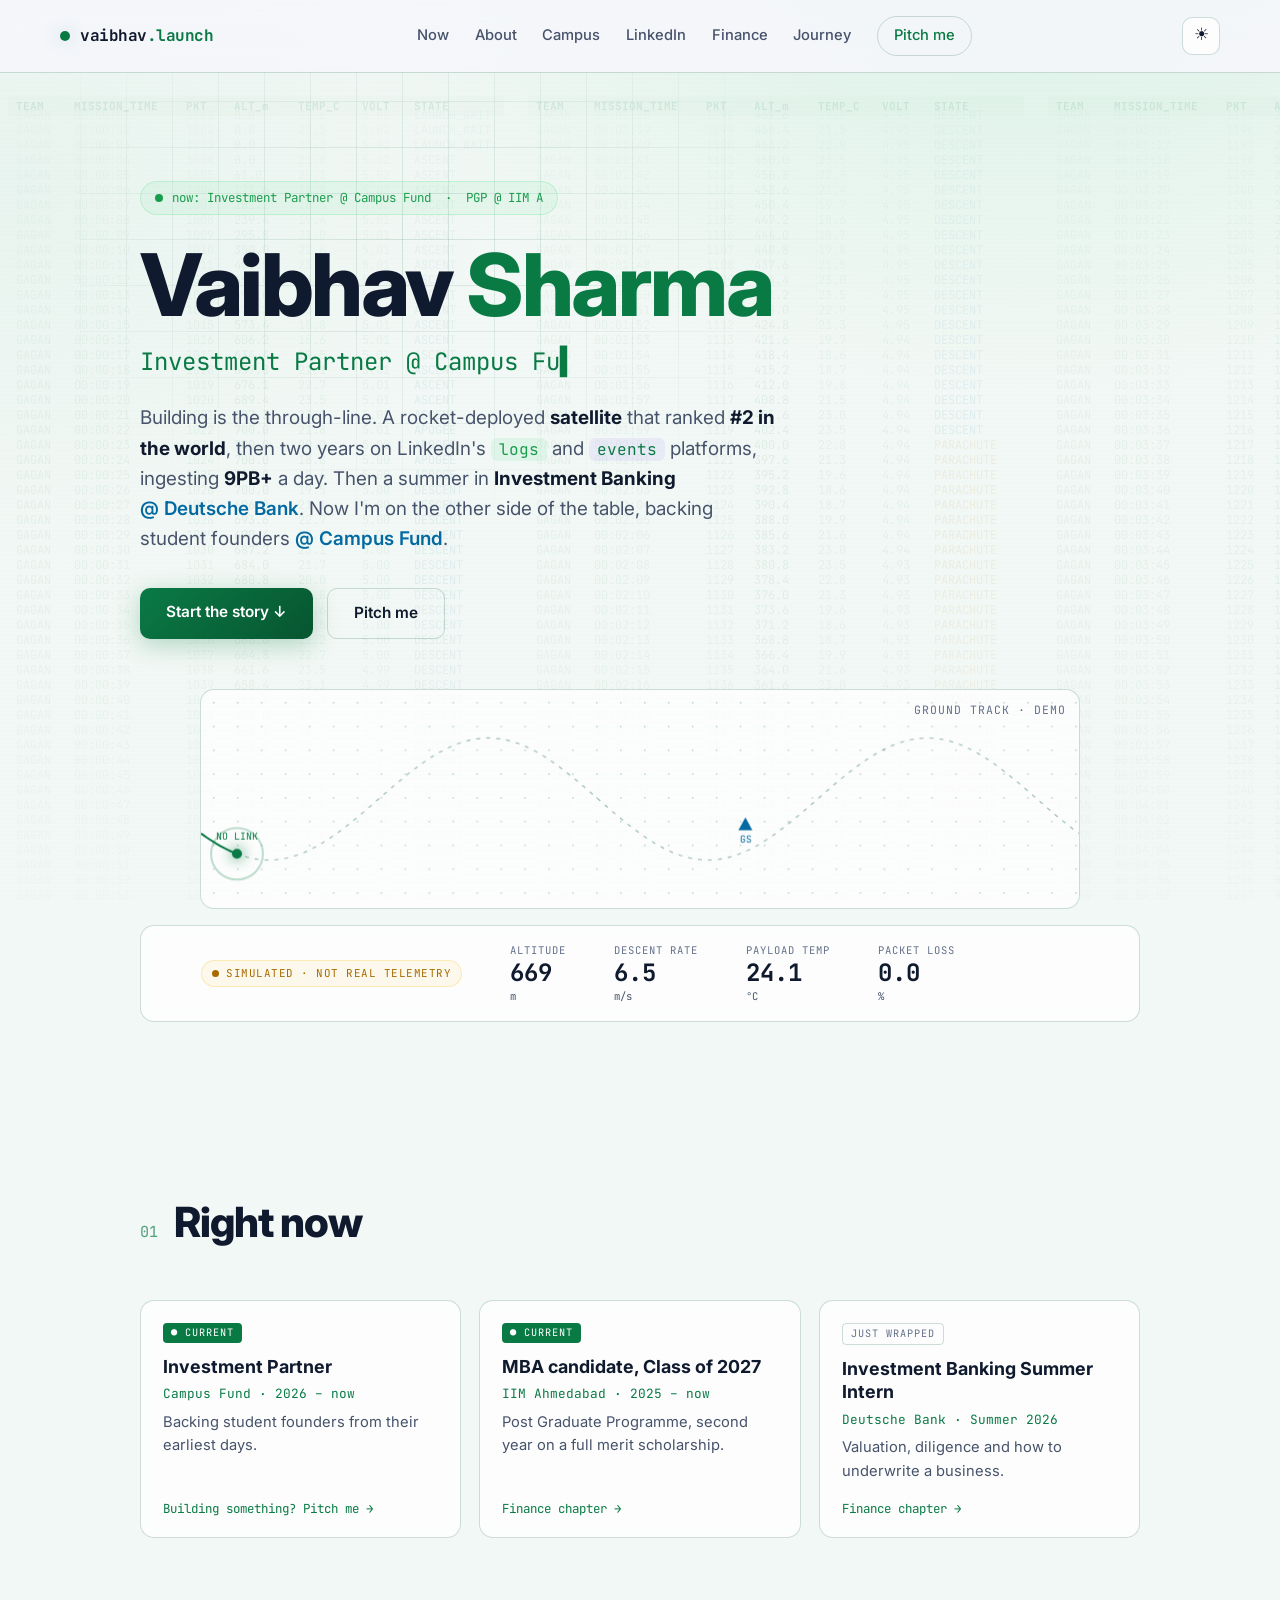
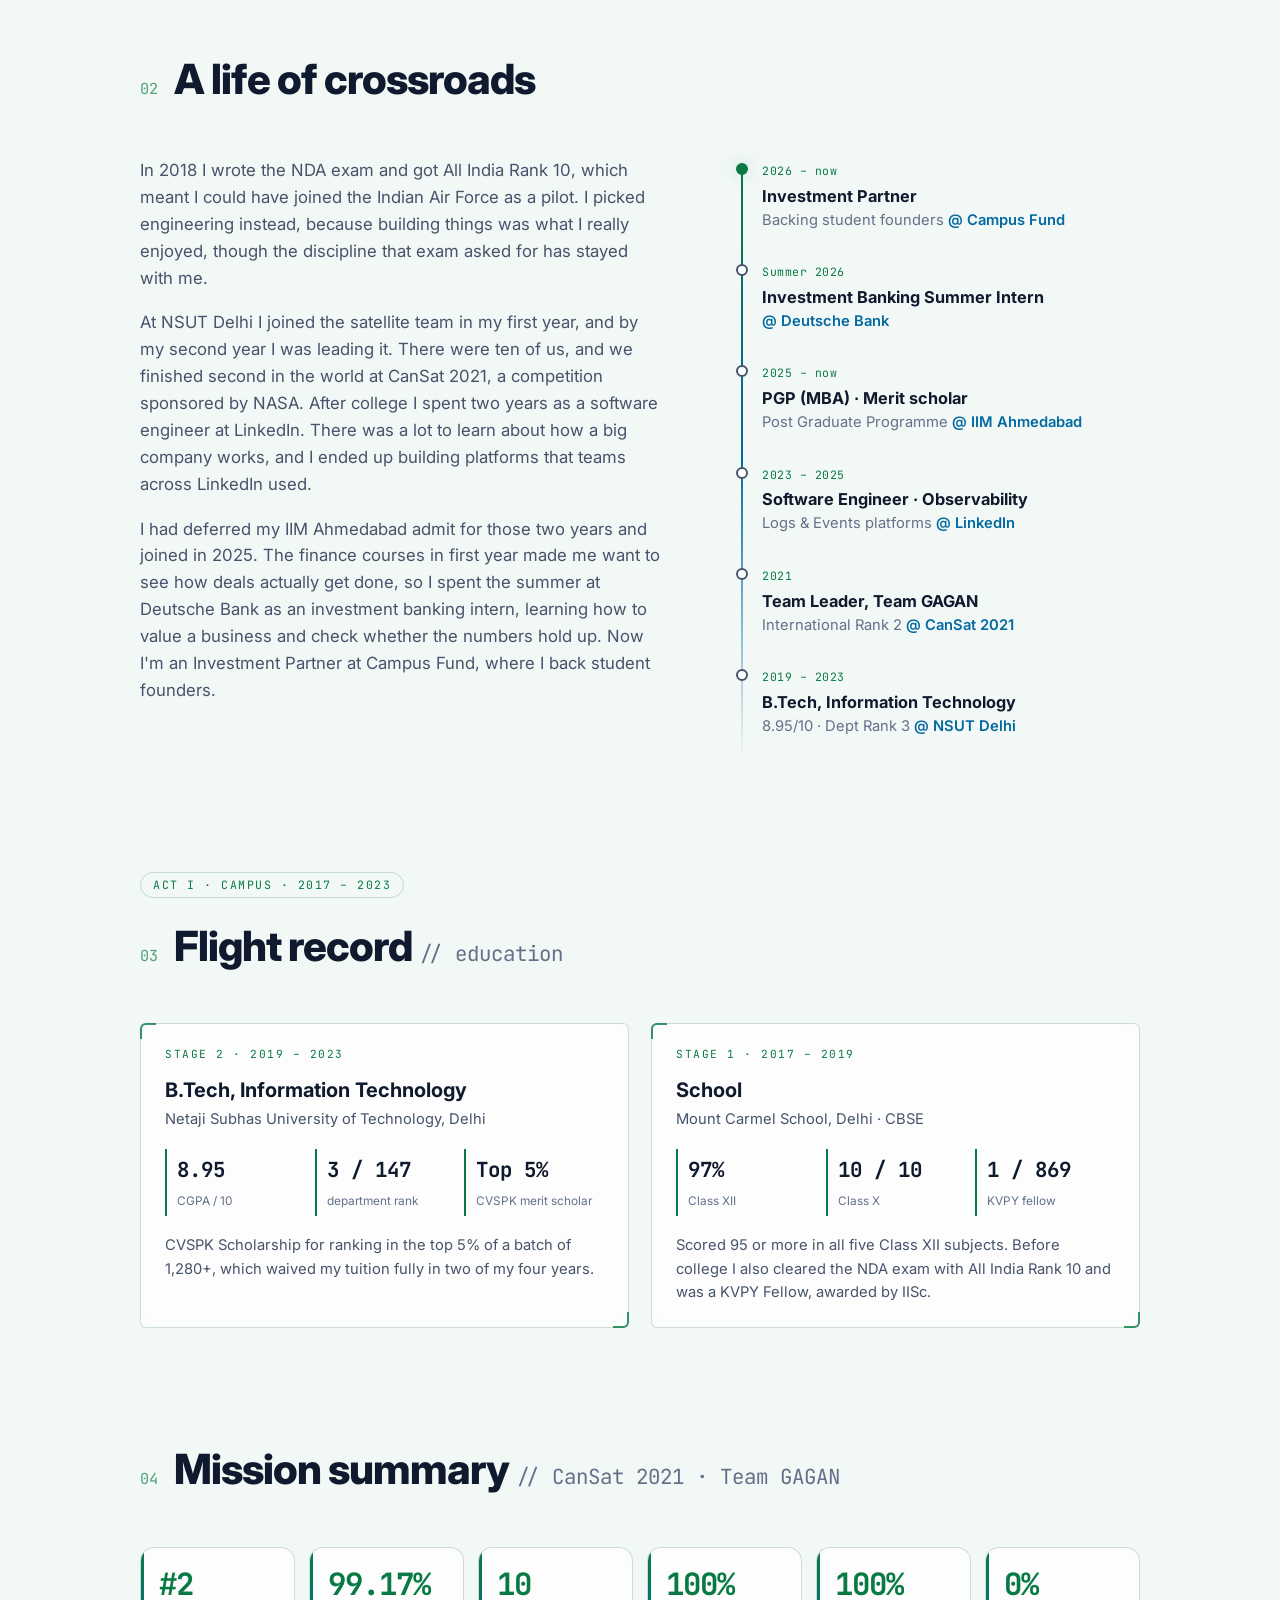
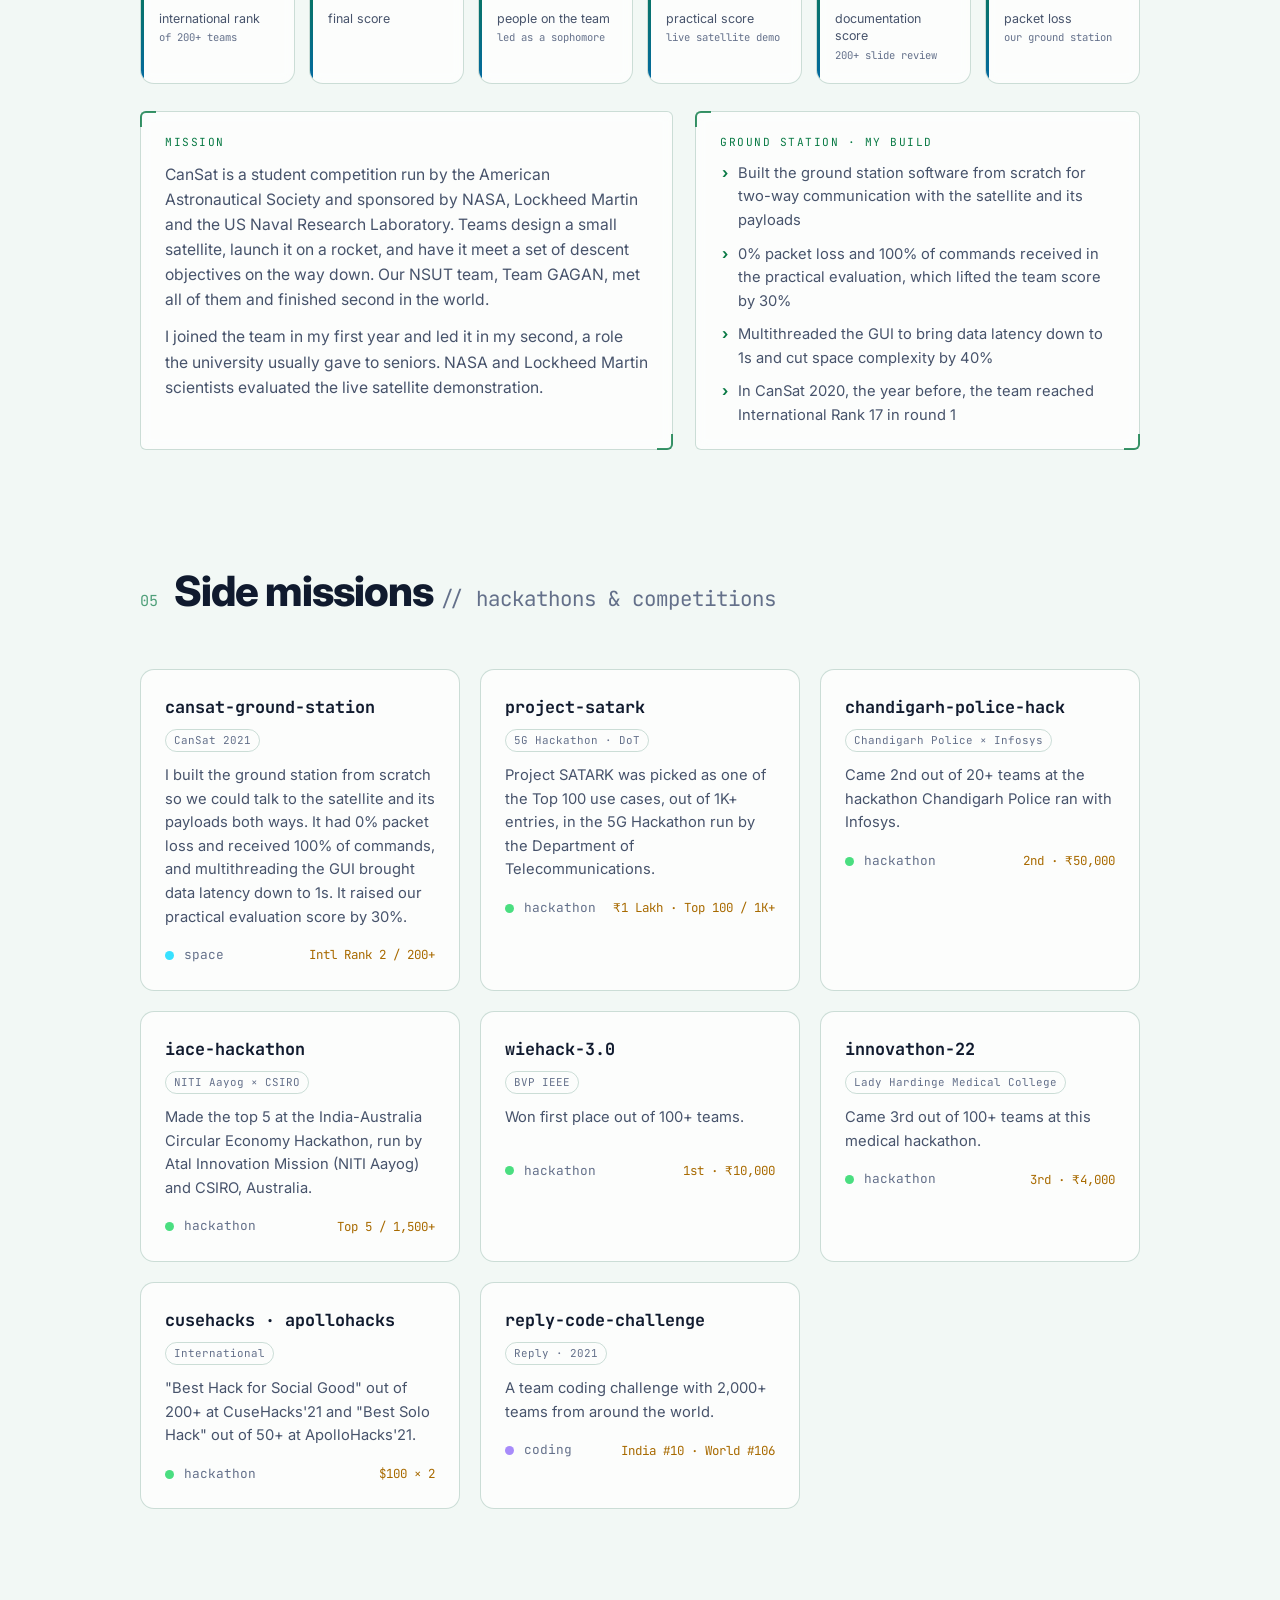
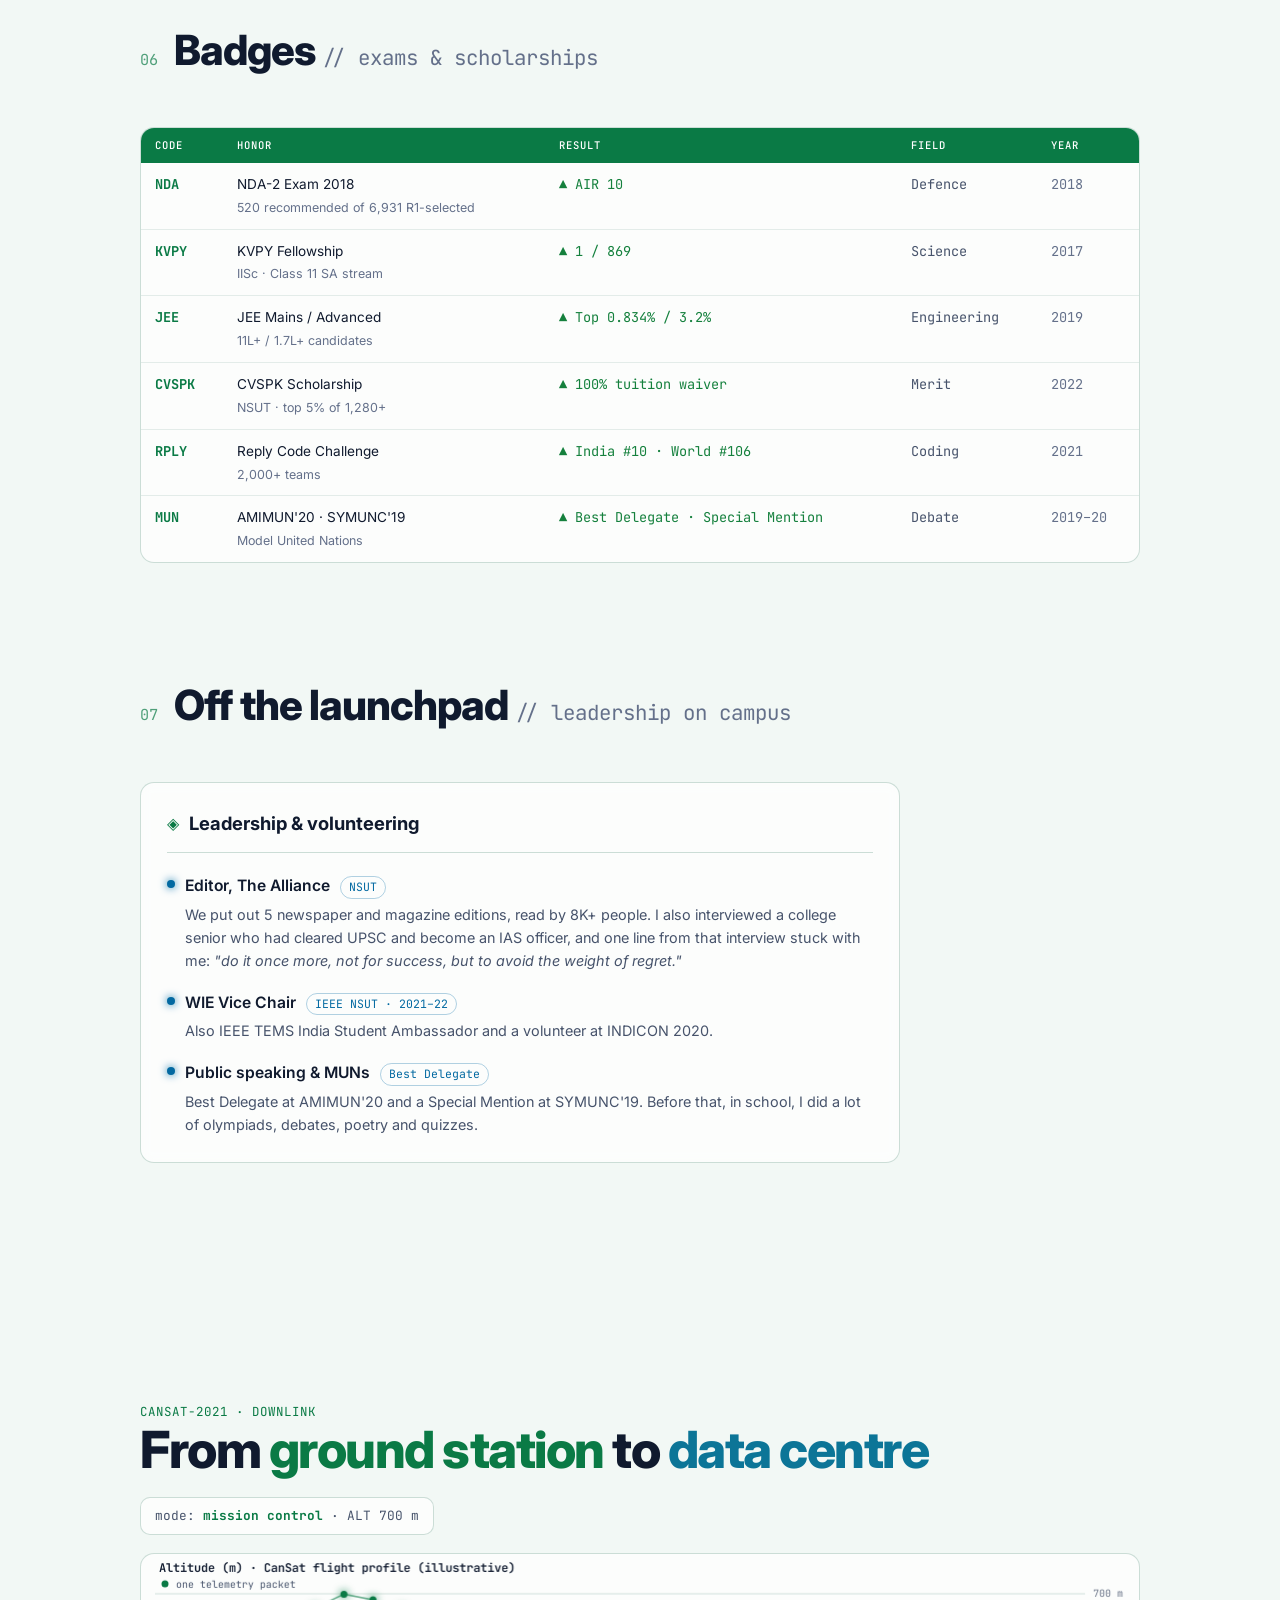
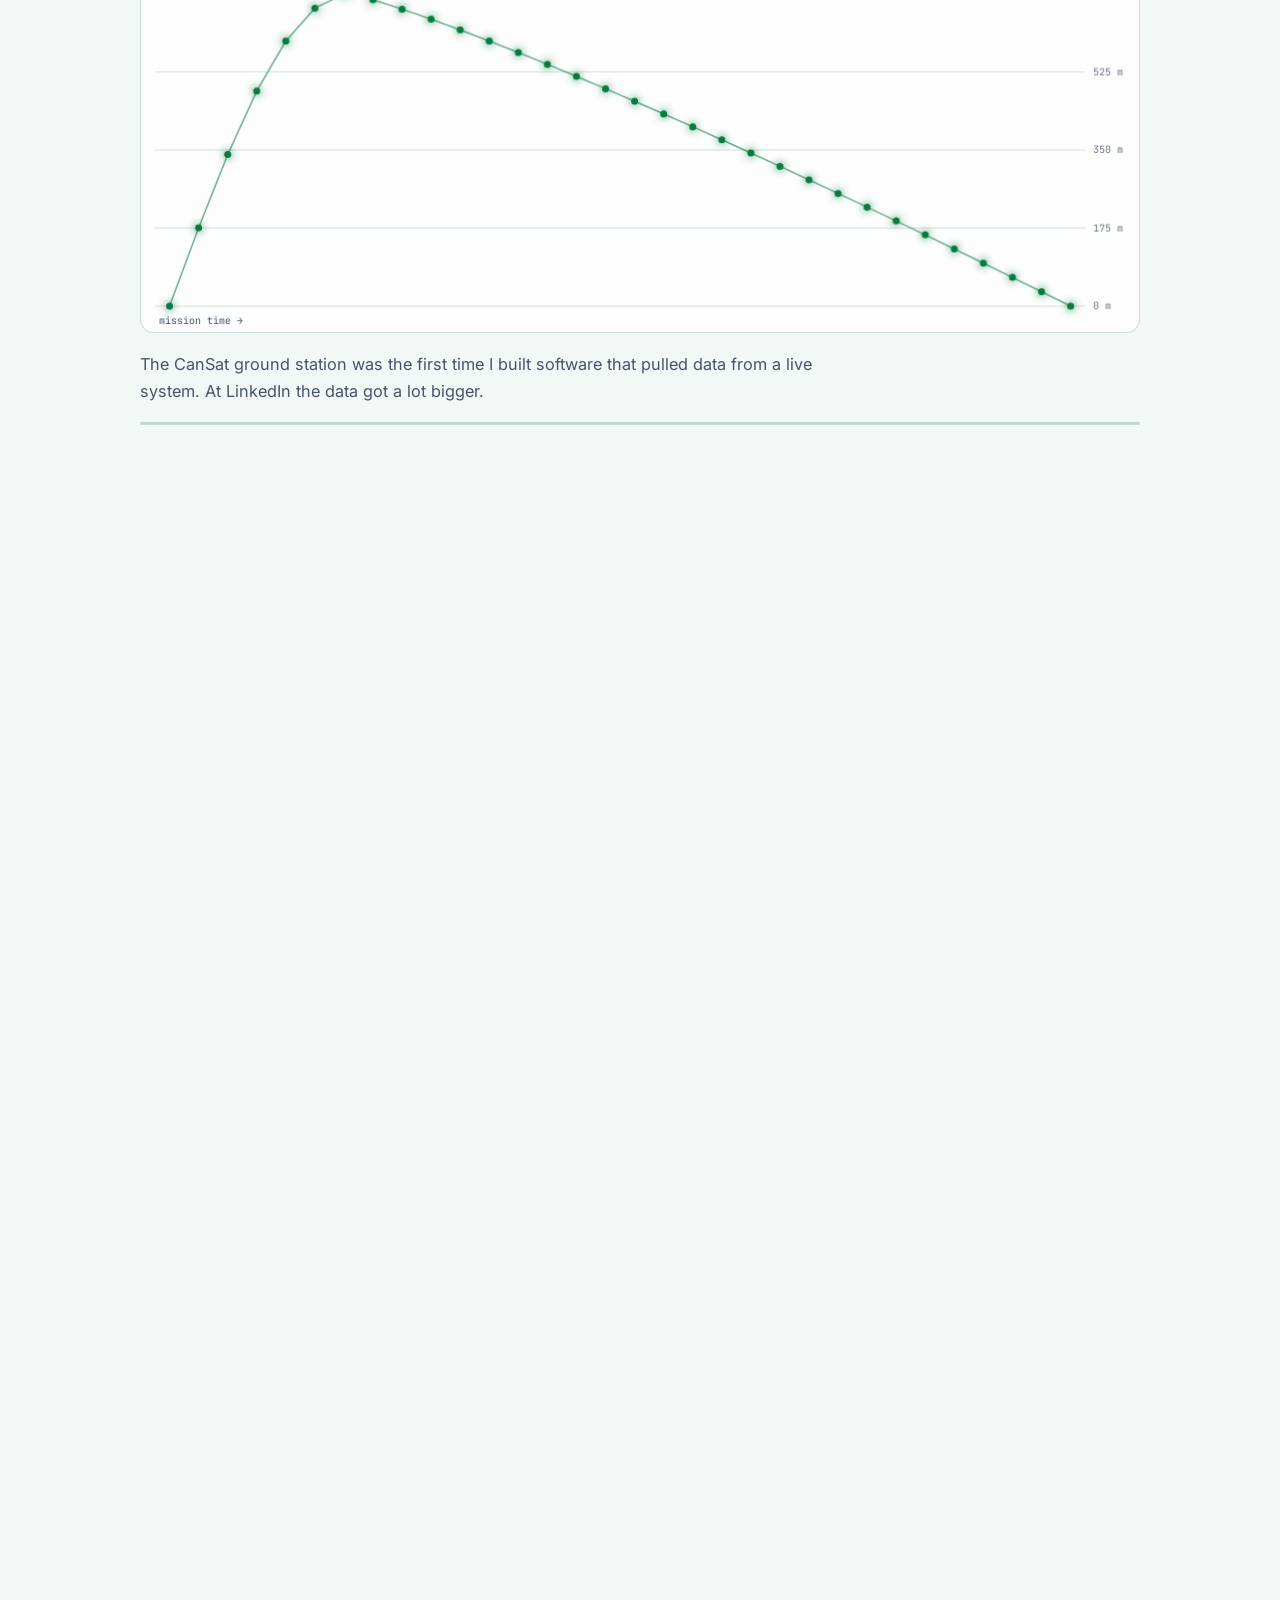
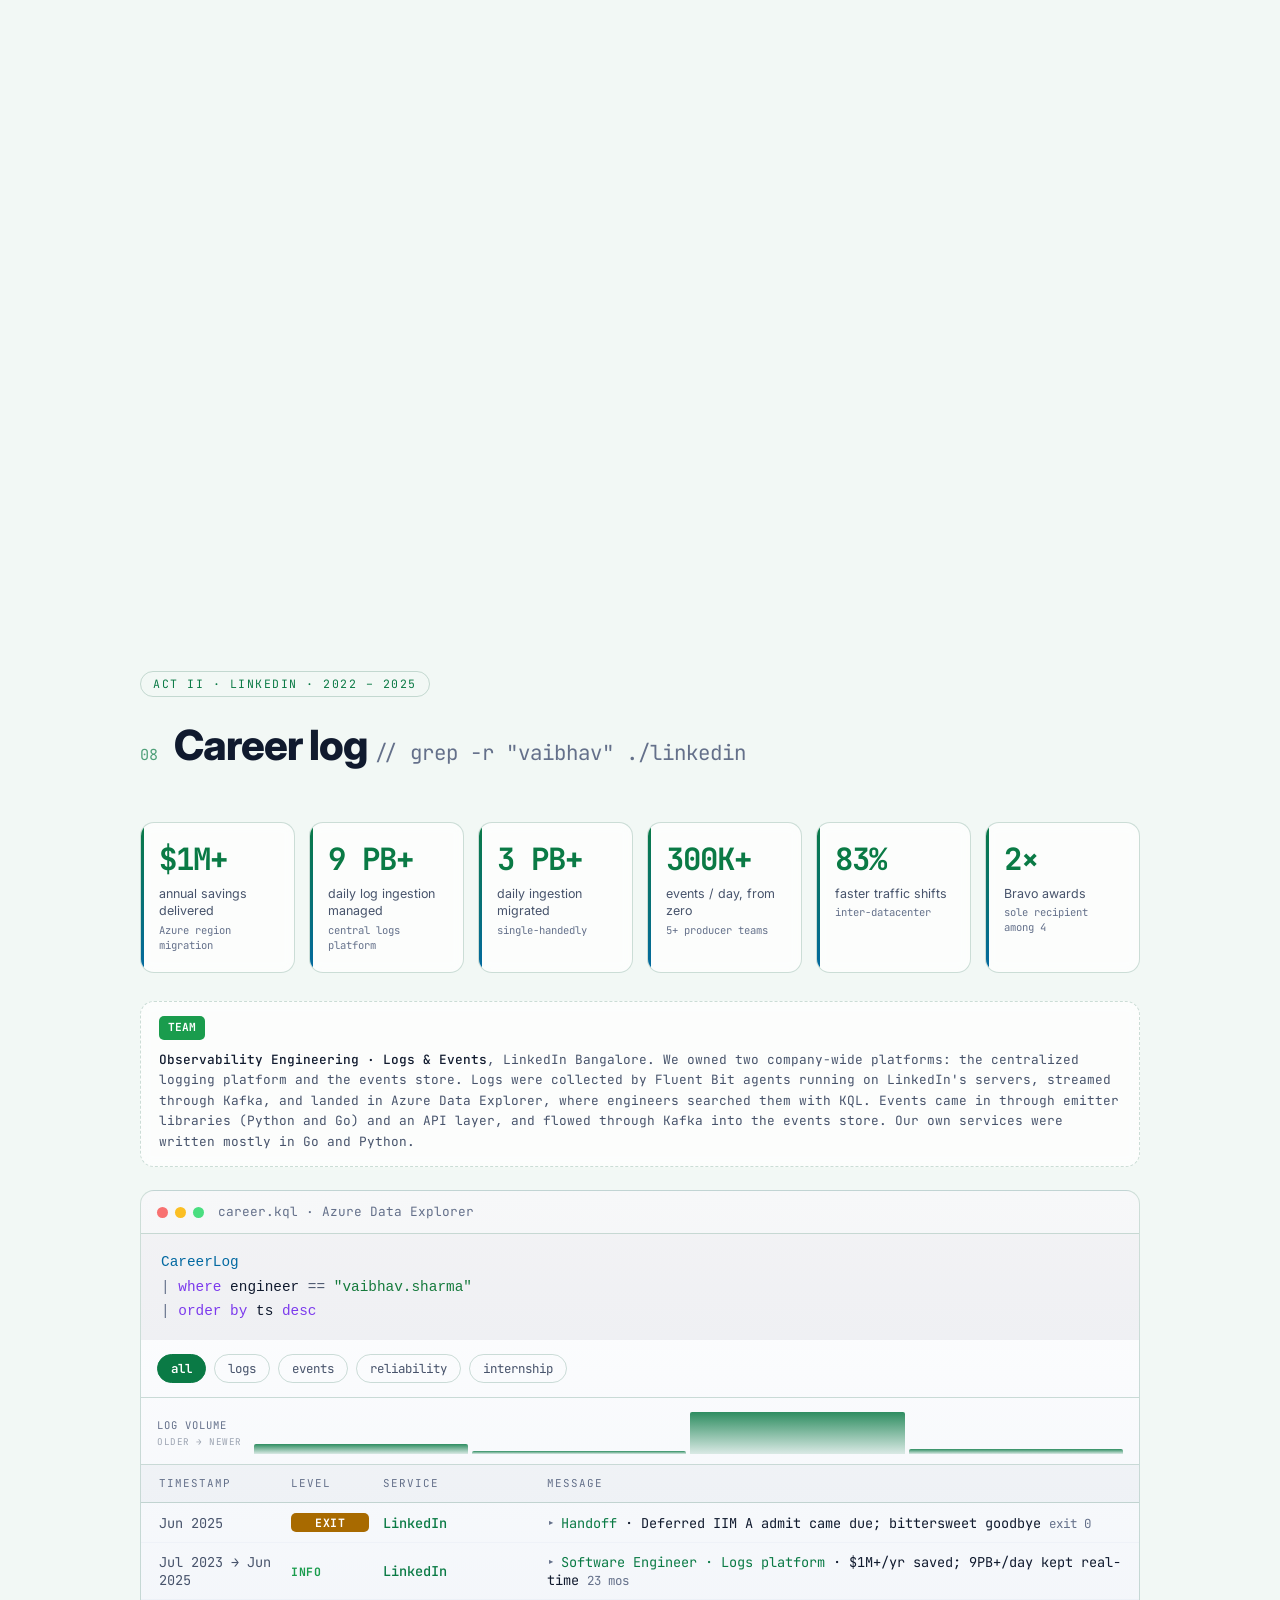
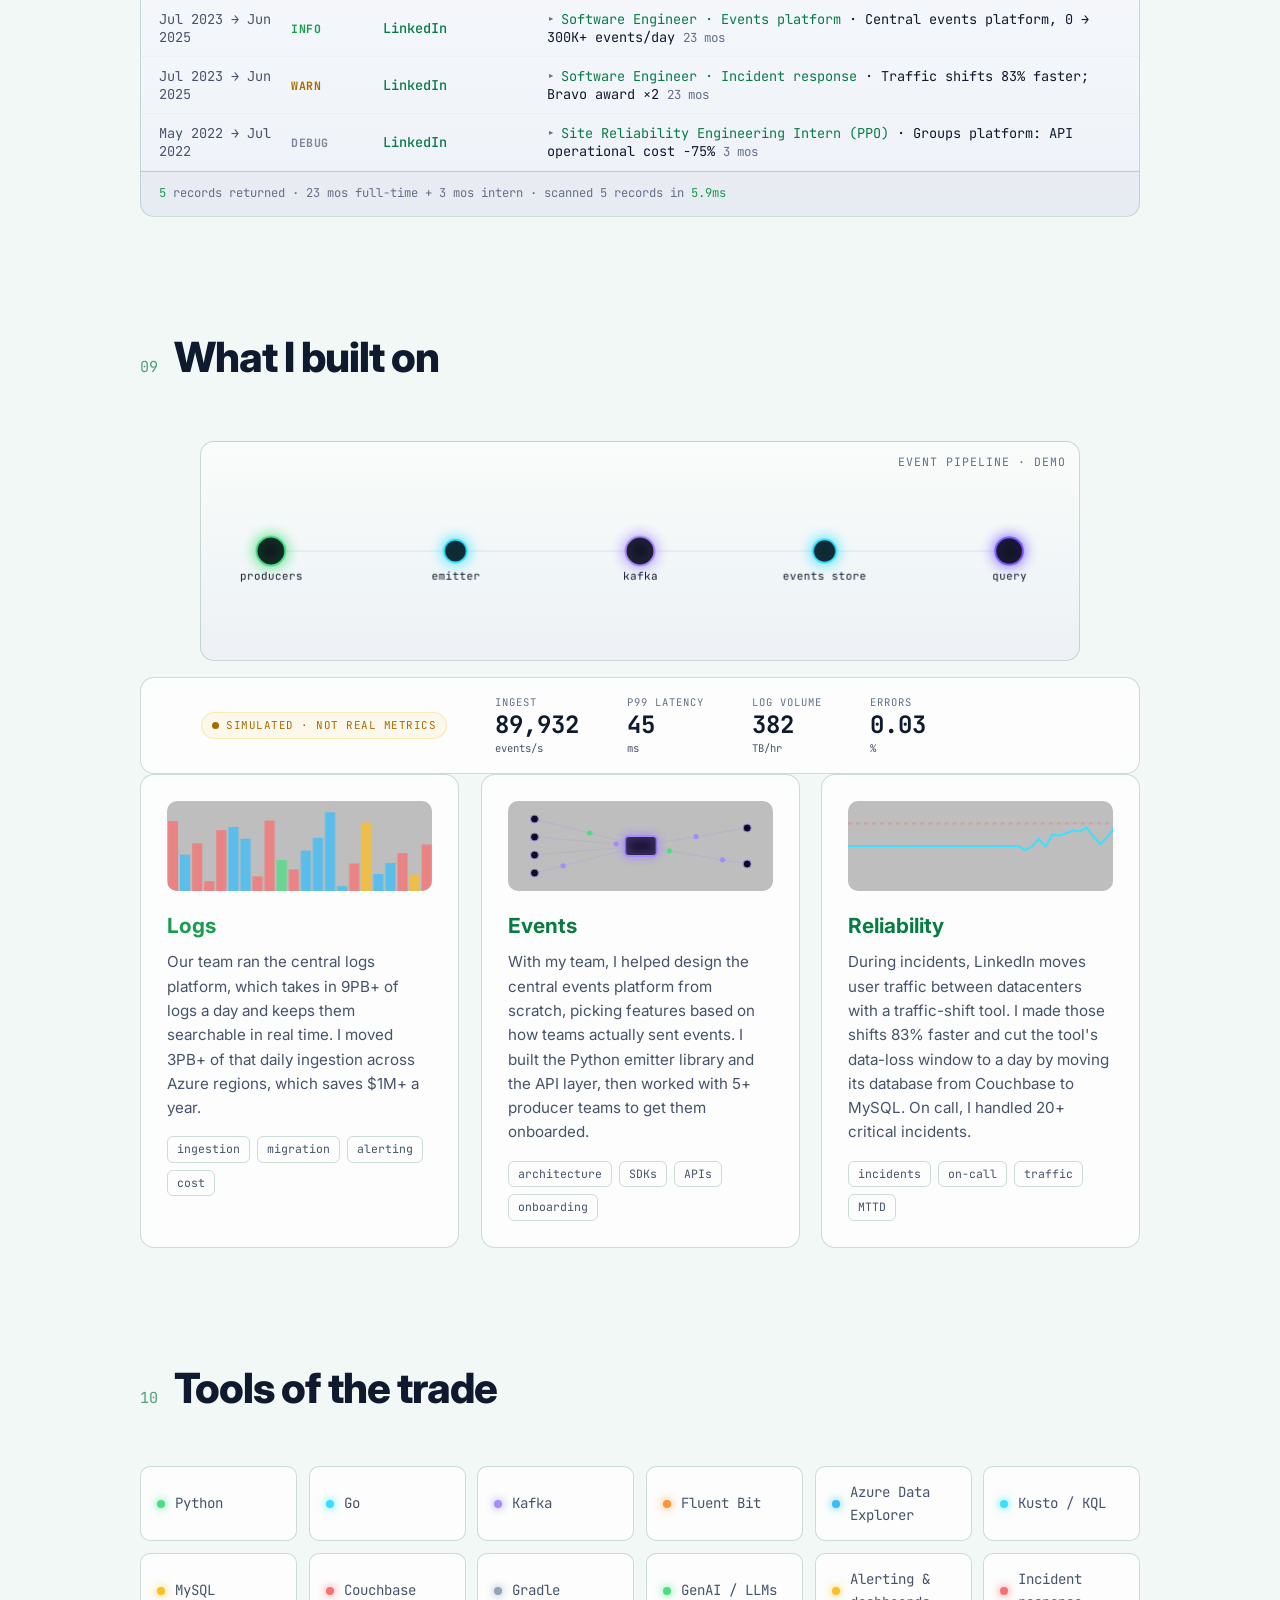
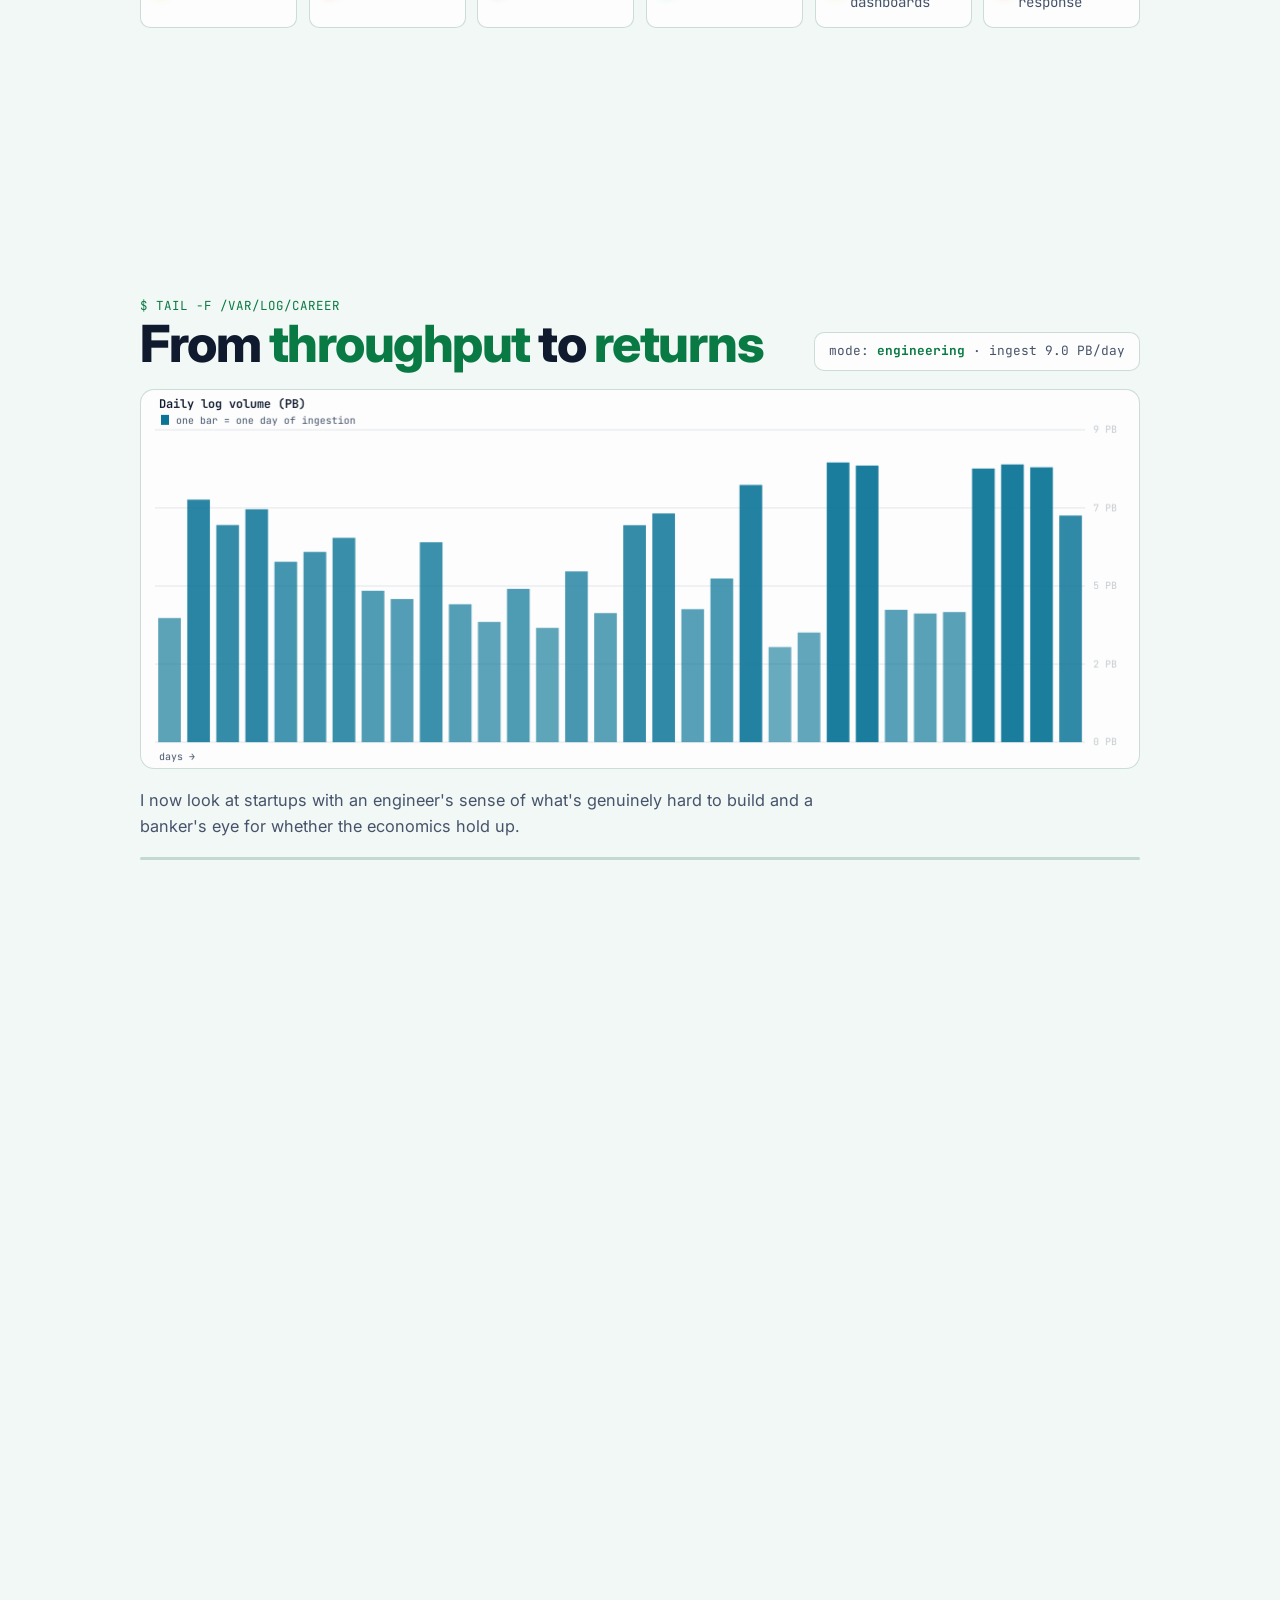
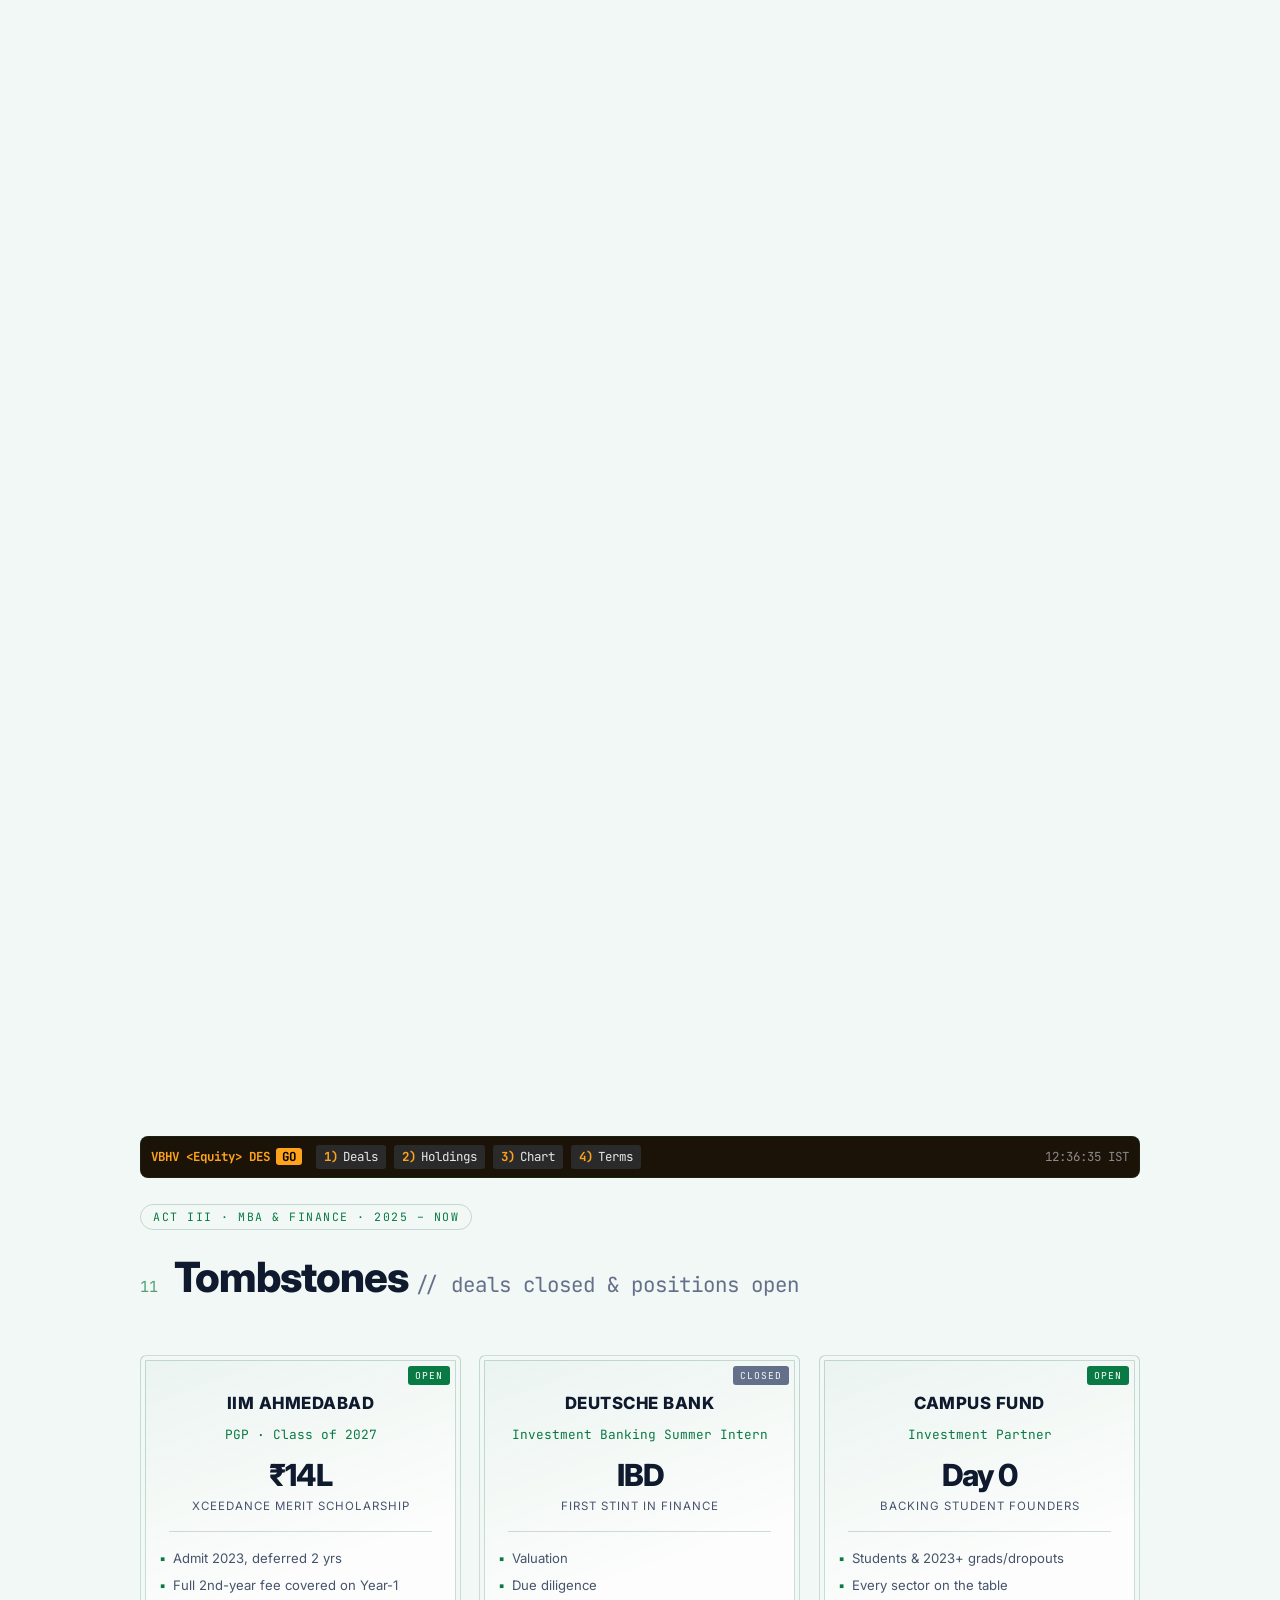
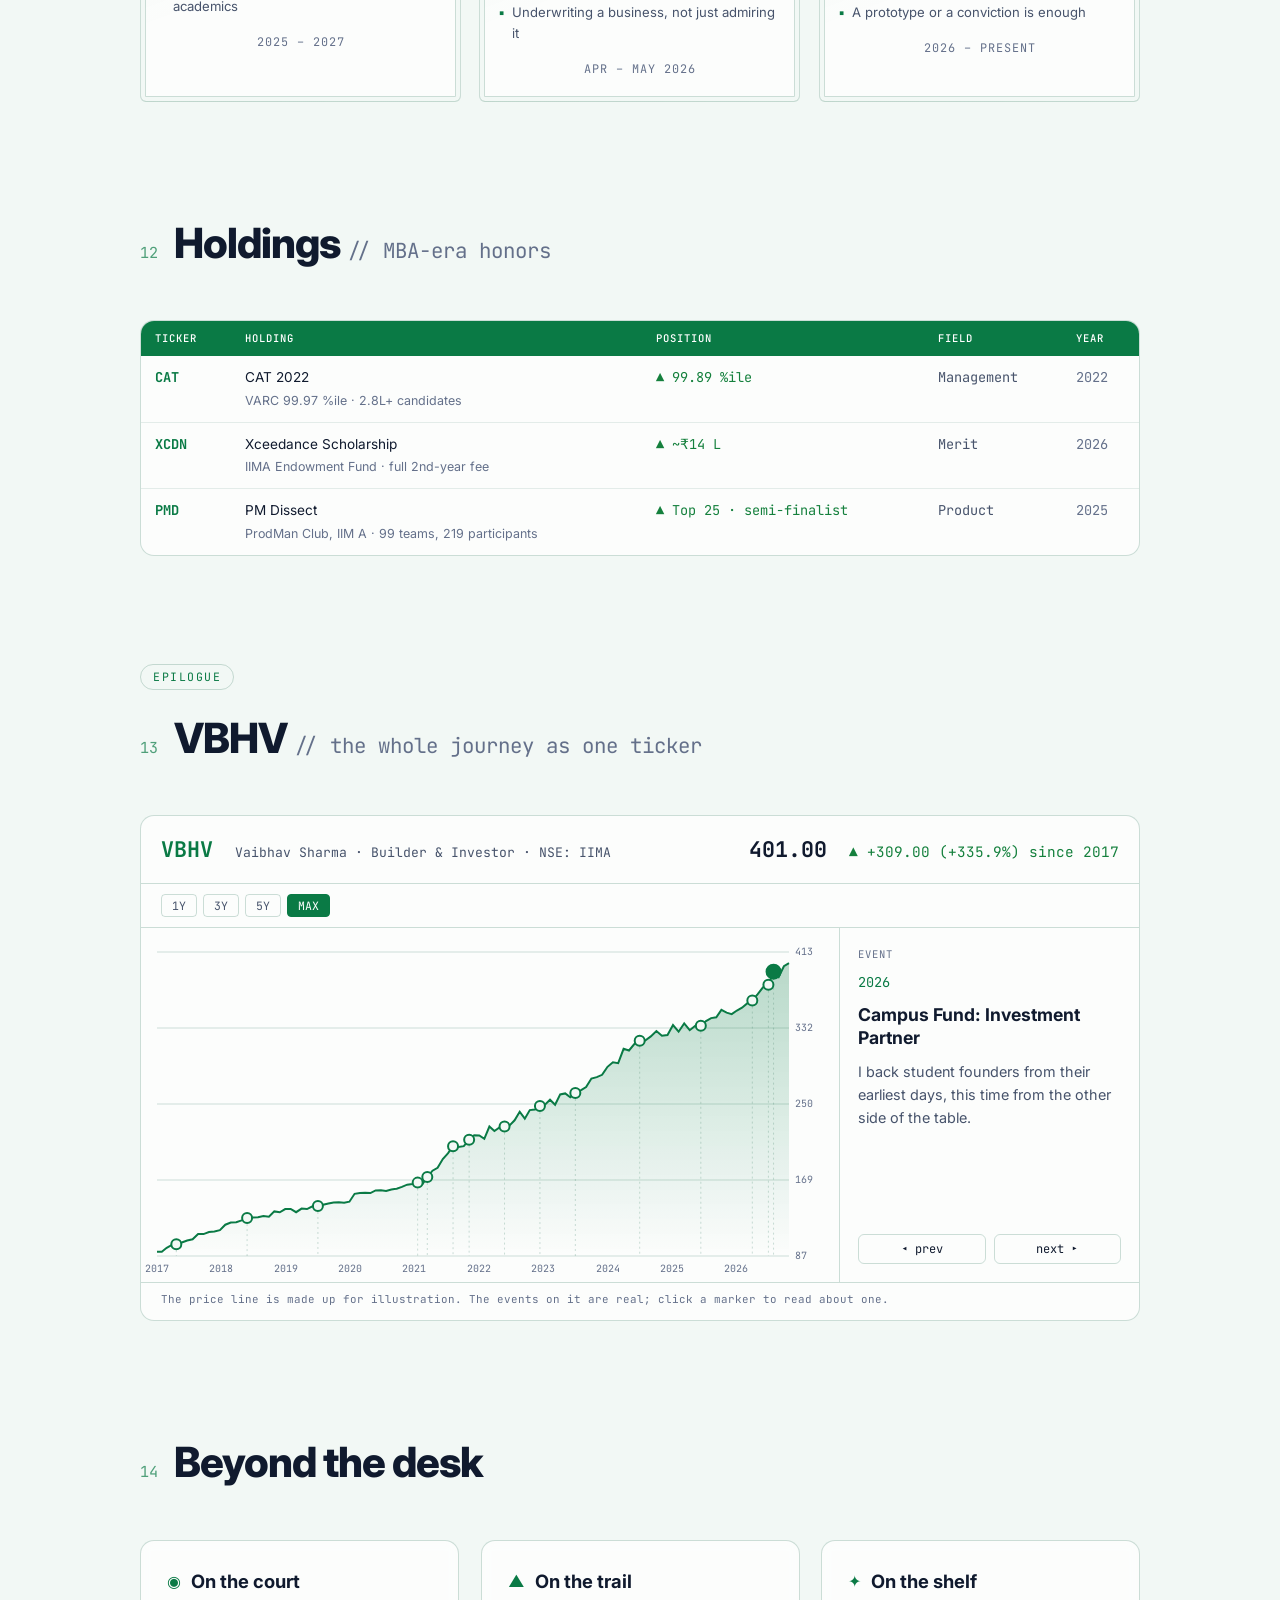
==== commit ca509711: "Campus background as a labelled packet table; latest-first hybrid - Campus background is now an illu" ====
--- a/index.html
+++ b/index.html
@@ -45,6 +45,7 @@
       <span class="brand-text">vaibhav<span class="accent" id="brand-suffix">.launch</span></span>
     </a>
     <nav class="nav-links" aria-label="Primary">
+      <a href="#now">Now</a>
       <a href="#about">About</a>
       <a href="#campus">Campus</a>
       <a href="#experience">LinkedIn</a>
@@ -102,6 +103,37 @@
         <div class="metric"><span class="m-label">payload temp</span><span class="m-val" id="t-temp">0</span><span class="m-unit">°C</span></div>
         <div class="metric"><span class="m-label">packet loss</span><span class="m-val" id="t-loss">0.0</span><span class="m-unit">%</span></div>
         <canvas id="t-spark" class="sparkline"></canvas>
+      </div>
+    </section>
+
+    <!-- RIGHT NOW: latest first, before the story runs forward -->
+    <section id="now" class="section">
+      <div class="section-head">
+        <span class="section-index">01</span>
+        <h2>Right now</h2>
+      </div>
+      <div class="now-grid">
+        <a class="now-card now-live" href="#contact">
+          <span class="now-tag">current</span>
+          <h3>Investment Partner</h3>
+          <p class="now-org">Campus Fund · 2026 – now</p>
+          <p>Backing student founders from their earliest days.</p>
+          <span class="now-link">Building something? Pitch me →</span>
+        </a>
+        <a class="now-card now-live" href="#deals">
+          <span class="now-tag">current</span>
+          <h3>MBA candidate, Class of 2027</h3>
+          <p class="now-org">IIM Ahmedabad · 2025 – now</p>
+          <p>Post Graduate Programme, second year on a full merit scholarship.</p>
+          <span class="now-link">Finance chapter →</span>
+        </a>
+        <a class="now-card" href="#deals">
+          <span class="now-tag done">just wrapped</span>
+          <h3>Investment Banking Summer Intern</h3>
+          <p class="now-org">Deutsche Bank · Summer 2026</p>
+          <p>Valuation, diligence and how to underwrite a business.</p>
+          <span class="now-link">Finance chapter →</span>
+        </a>
       </div>
     </section>
 
@@ -131,10 +163,22 @@
             up. Now I'm an Investment Partner at Campus Fund, where I back student founders.
           </p>
         </div>
-        <ul class="timeline">
+        <ul class="timeline timeline-desc">
+          <li>
+            <span class="t-dot t-active"></span>
+            <div><span class="t-yr">2026 – now</span><h4>Investment Partner</h4><p>Backing student founders <span class="at">@ Campus Fund</span></p></div>
+          </li>
           <li>
             <span class="t-dot"></span>
-            <div><span class="t-yr">2019 – 2023</span><h4>B.Tech, Information Technology</h4><p>8.95/10 · Dept Rank 3 <span class="at">@ NSUT Delhi</span></p></div>
+            <div><span class="t-yr">Summer 2026</span><h4>Investment Banking Summer Intern</h4><p><span class="at">@ Deutsche Bank</span></p></div>
+          </li>
+          <li>
+            <span class="t-dot"></span>
+            <div><span class="t-yr">2025 – now</span><h4>PGP (MBA) · Merit scholar</h4><p>Post Graduate Programme <span class="at">@ IIM Ahmedabad</span></p></div>
+          </li>
+          <li>
+            <span class="t-dot"></span>
+            <div><span class="t-yr">2023 – 2025</span><h4>Software Engineer · Observability</h4><p>Logs &amp; Events platforms <span class="at">@ LinkedIn</span></p></div>
           </li>
           <li>
             <span class="t-dot"></span>
@@ -142,19 +186,7 @@
           </li>
           <li>
             <span class="t-dot"></span>
-            <div><span class="t-yr">2023 – 2025</span><h4>Software Engineer · Observability</h4><p>Logs &amp; Events platforms <span class="at">@ LinkedIn</span></p></div>
-          </li>
-          <li>
-            <span class="t-dot"></span>
-            <div><span class="t-yr">2025 – now</span><h4>PGP (MBA) · Merit scholar</h4><p>Post Graduate Programme <span class="at">@ IIM Ahmedabad</span></p></div>
-          </li>
-          <li>
-            <span class="t-dot"></span>
-            <div><span class="t-yr">Summer 2026</span><h4>Investment Banking Summer Intern</h4><p><span class="at">@ Deutsche Bank</span></p></div>
-          </li>
-          <li>
-            <span class="t-dot t-active"></span>
-            <div><span class="t-yr">2026 – now</span><h4>Investment Partner</h4><p>Backing student founders <span class="at">@ Campus Fund</span></p></div>
+            <div><span class="t-yr">2019 – 2023</span><h4>B.Tech, Information Technology</h4><p>8.95/10 · Dept Rank 3 <span class="at">@ NSUT Delhi</span></p></div>
           </li>
         </ul>
       </div>
--- a/assets/css/style.css
+++ b/assets/css/style.css
@@ -1258,3 +1258,25 @@
 @media (max-width: 620px) {
   .variant-switch { border-radius: 12px; font-size: 0.66rem; padding: 6px 10px; gap: 4px; }
 }
+
+/* "Right now" strip */
+.now-grid { display: grid; grid-template-columns: repeat(3, 1fr); gap: 18px; }
+.now-card {
+  position: relative; display: flex; flex-direction: column; gap: 6px;
+  padding: 22px 22px 18px; border: 1px solid var(--border); border-radius: var(--radius);
+  background: var(--panel); backdrop-filter: blur(6px); color: inherit; text-decoration: none;
+  transition: transform 0.25s, border-color 0.25s;
+}
+.now-card:hover { transform: translateY(-4px); border-color: var(--accent); }
+.now-card h3 { font-size: 1.12rem; line-height: 1.3; }
+.now-card p { color: var(--muted); font-size: 0.92rem; }
+.now-org { font-family: 'JetBrains Mono', monospace; font-size: 0.8rem !important; color: var(--accent) !important; }
+.now-tag {
+  align-self: flex-start; font-family: 'JetBrains Mono', monospace; font-size: 0.64rem; letter-spacing: 1px; text-transform: uppercase;
+  color: var(--on-accent); background: var(--accent); padding: 2px 8px; border-radius: 4px; margin-bottom: 6px;
+}
+.now-tag.done { background: transparent; color: var(--quiet); border: 1px solid var(--border); }
+.now-live .now-tag::before { content: '● '; }
+.now-link { margin-top: auto; padding-top: 10px; font-family: 'JetBrains Mono', monospace; font-size: 0.78rem; color: var(--accent); }
+.timeline-desc::before { background: linear-gradient(var(--accent), var(--accent-2), transparent); }
+@media (max-width: 860px) { .now-grid { grid-template-columns: 1fr; } }
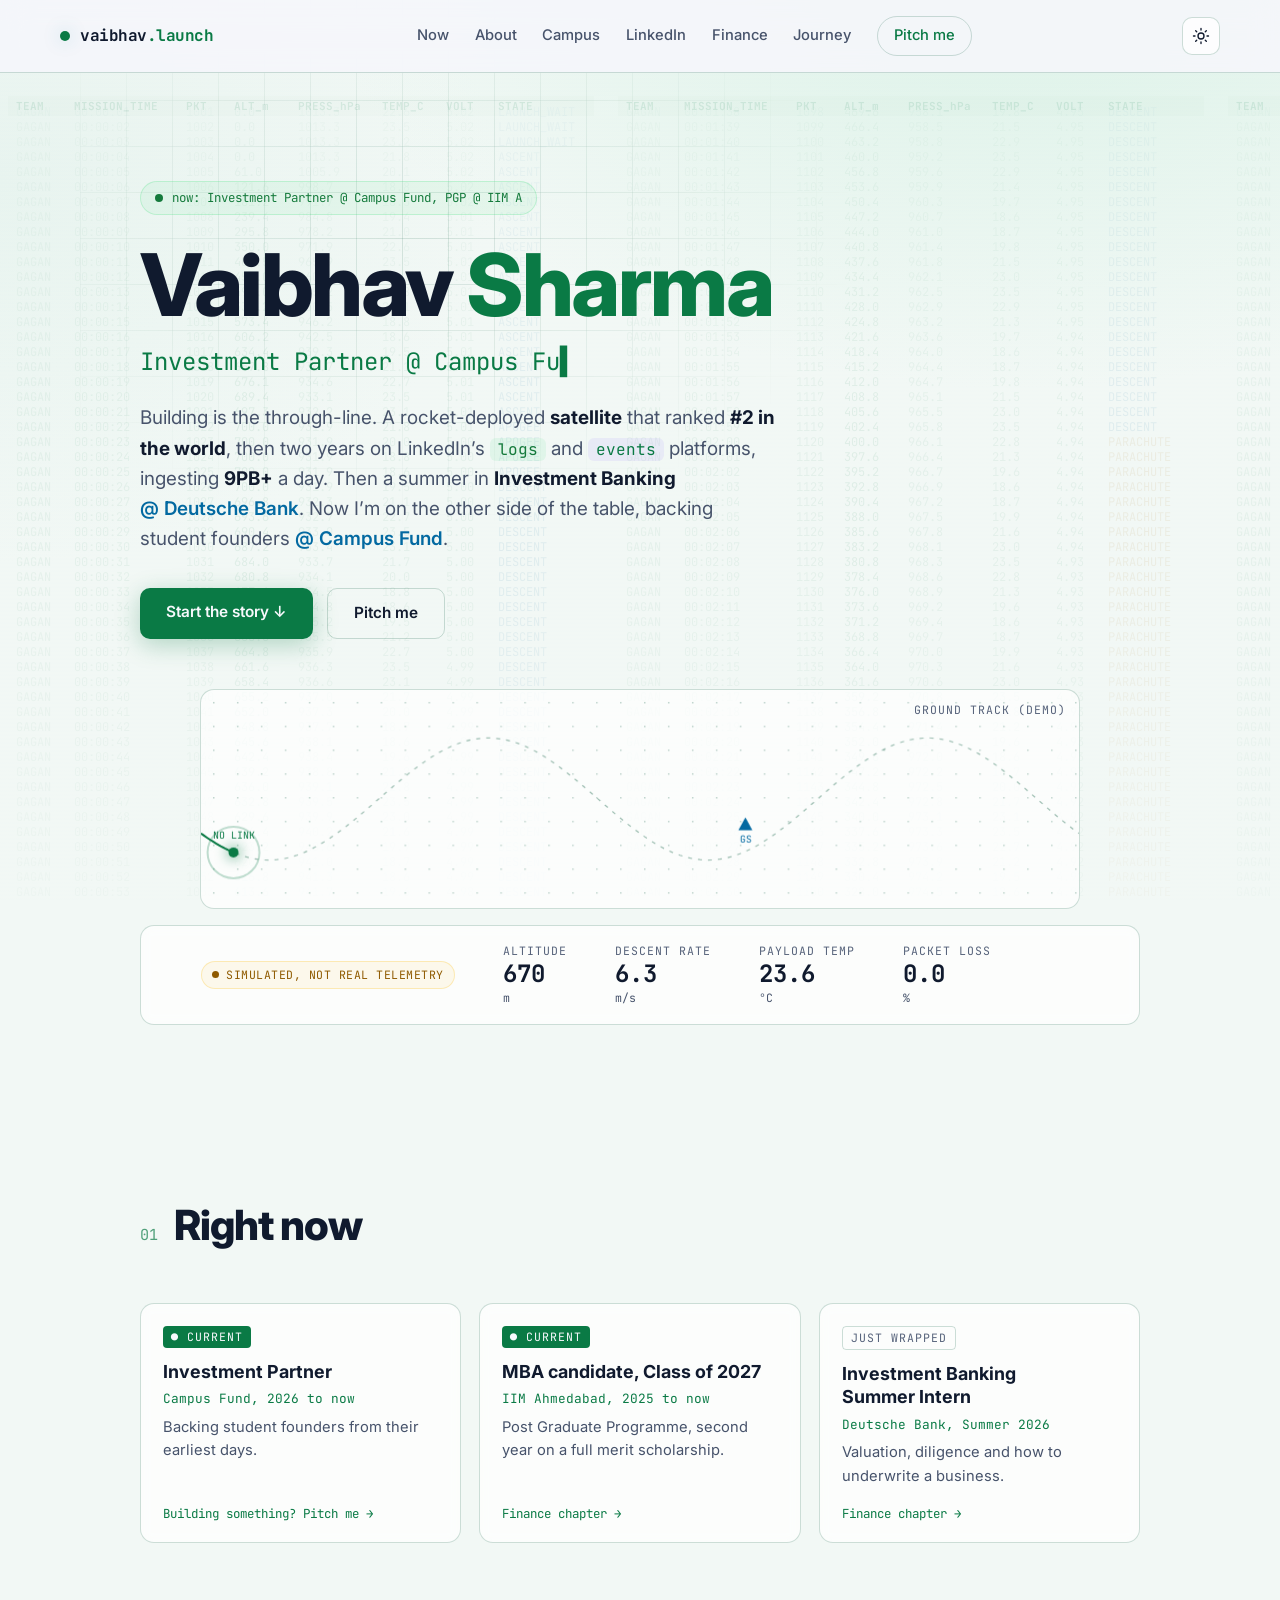
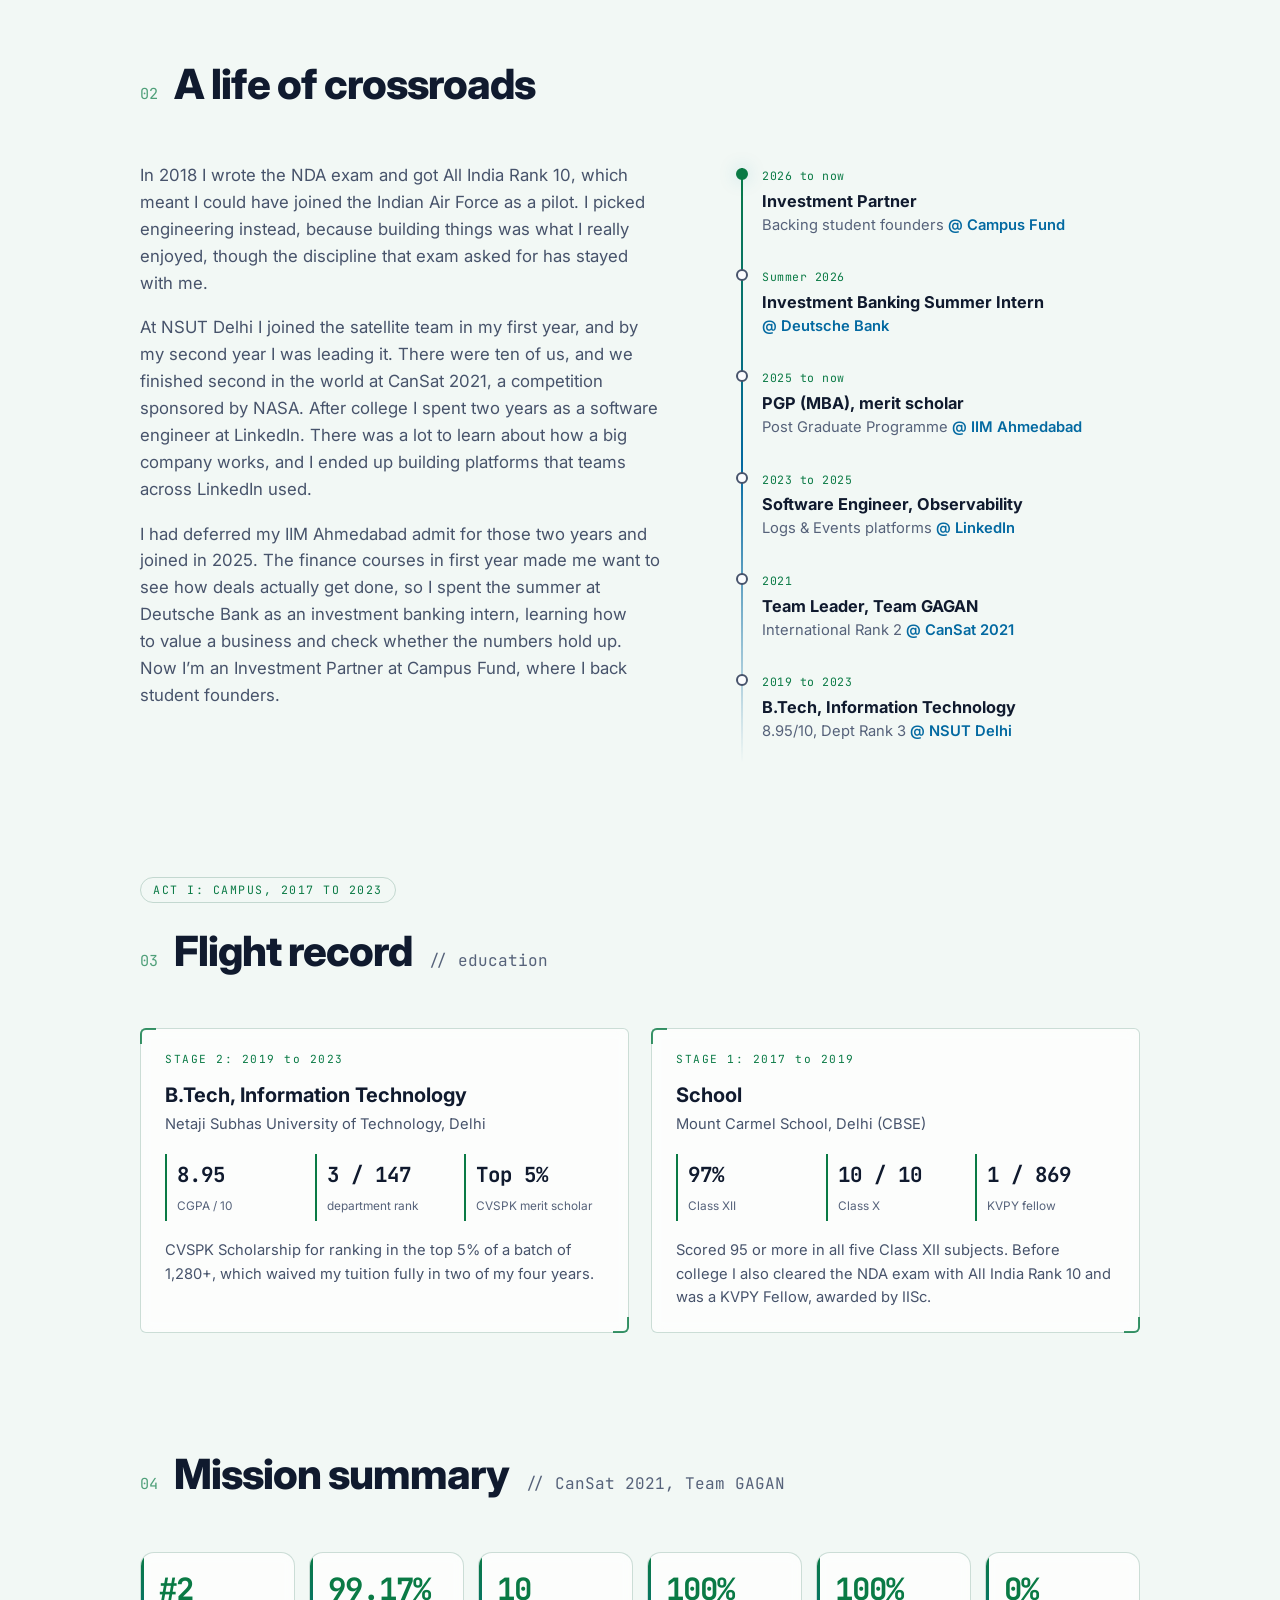
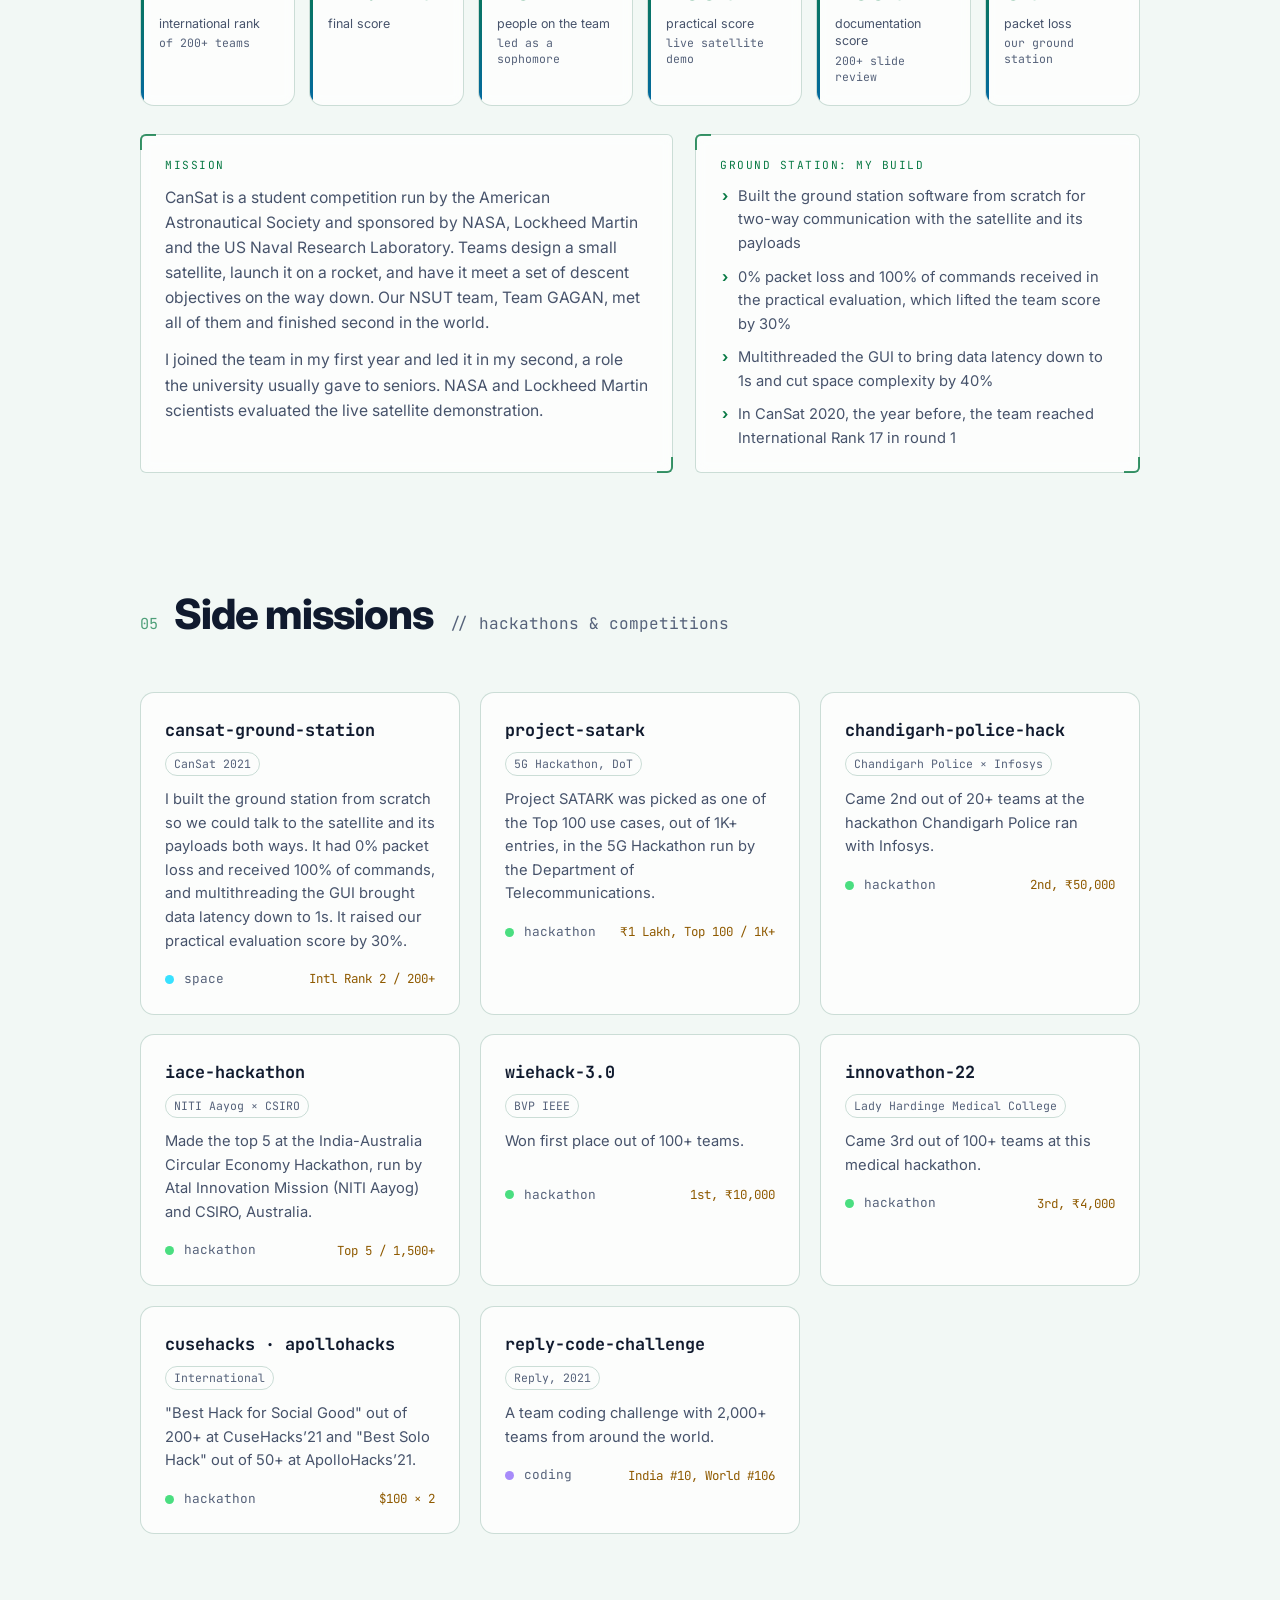
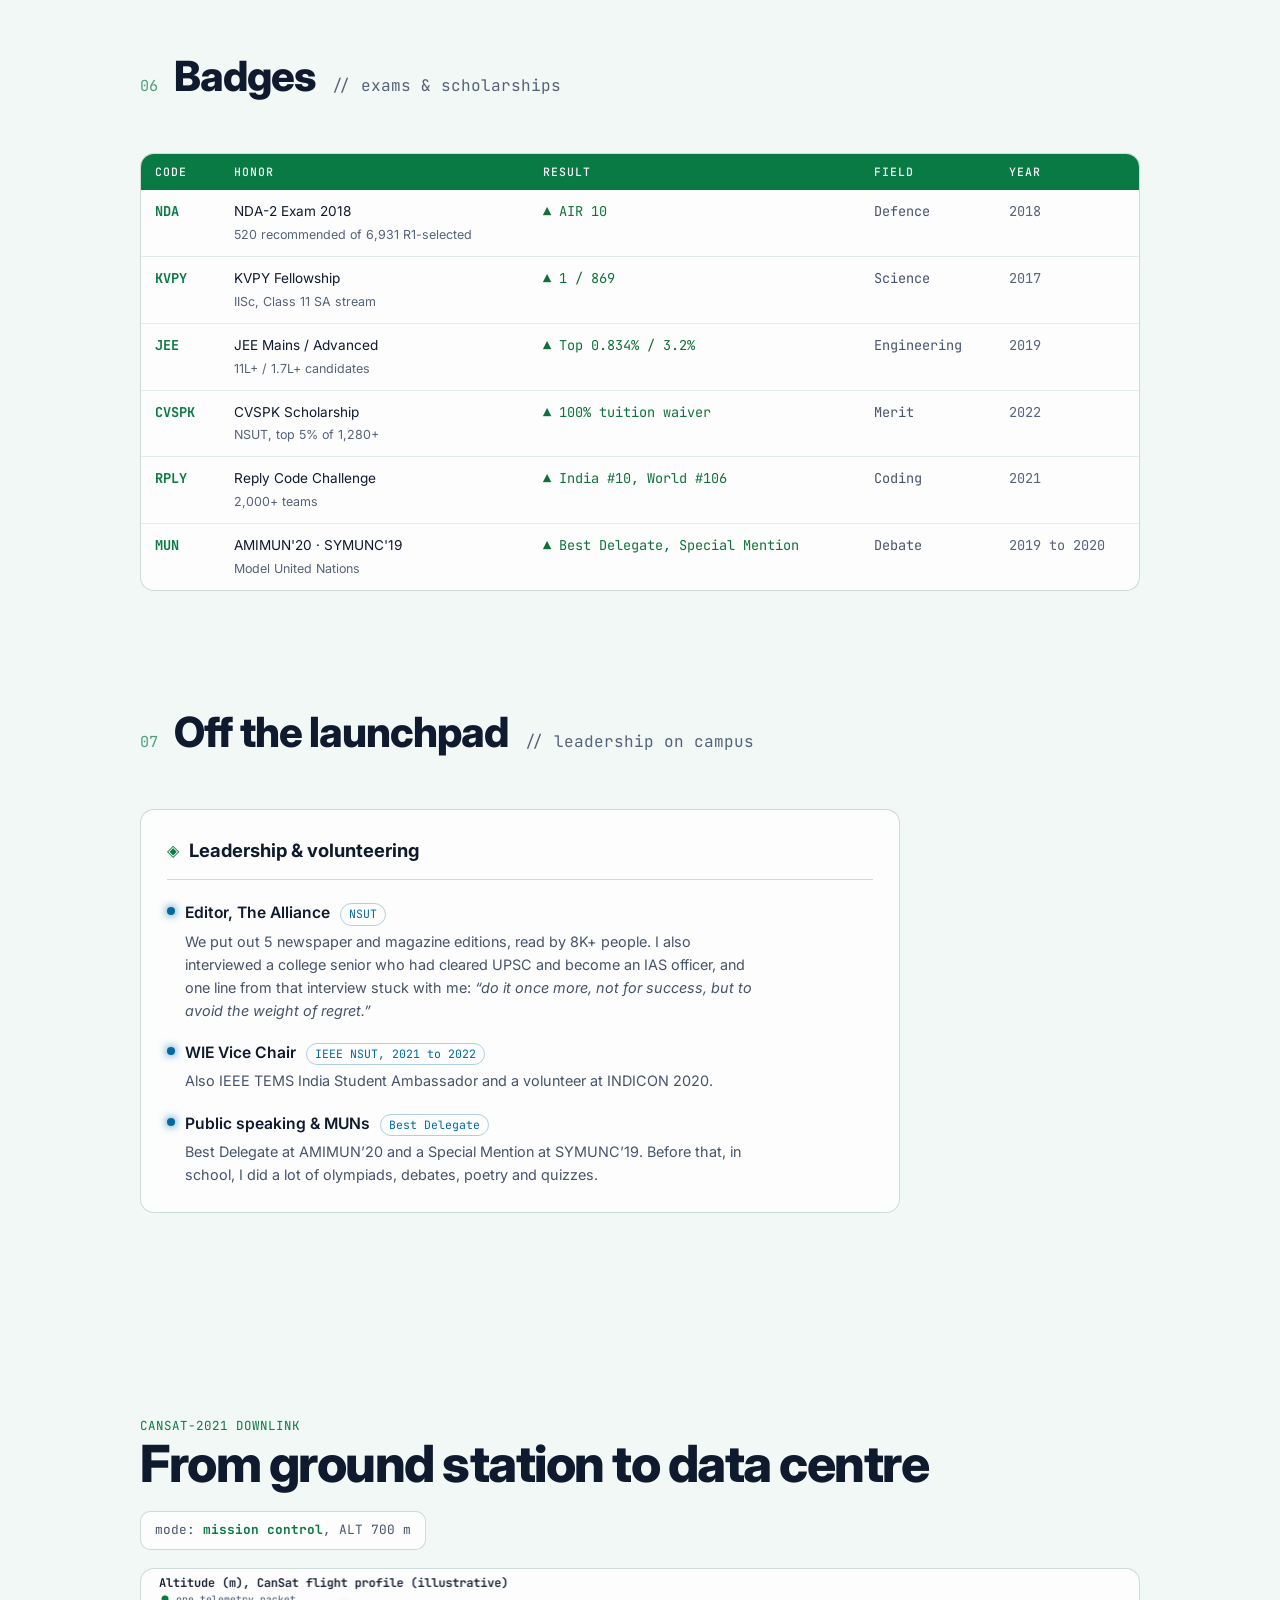
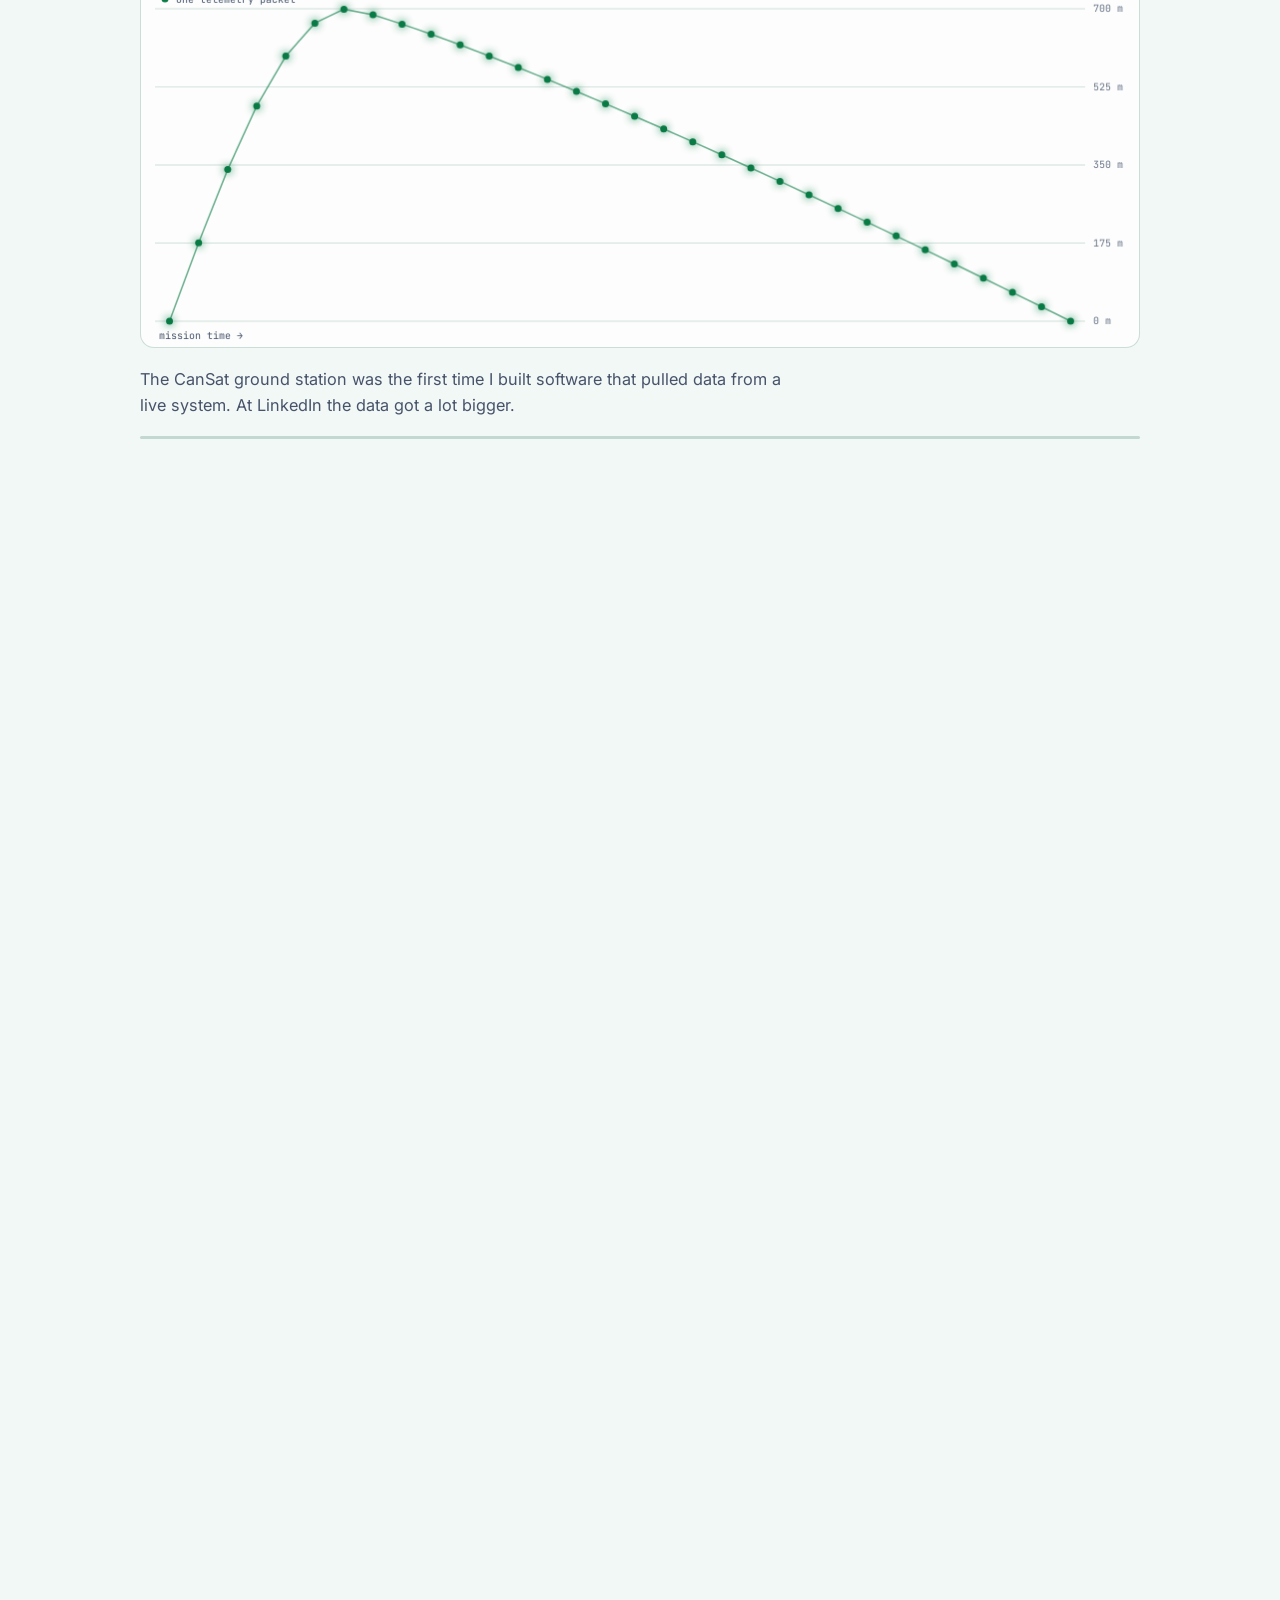
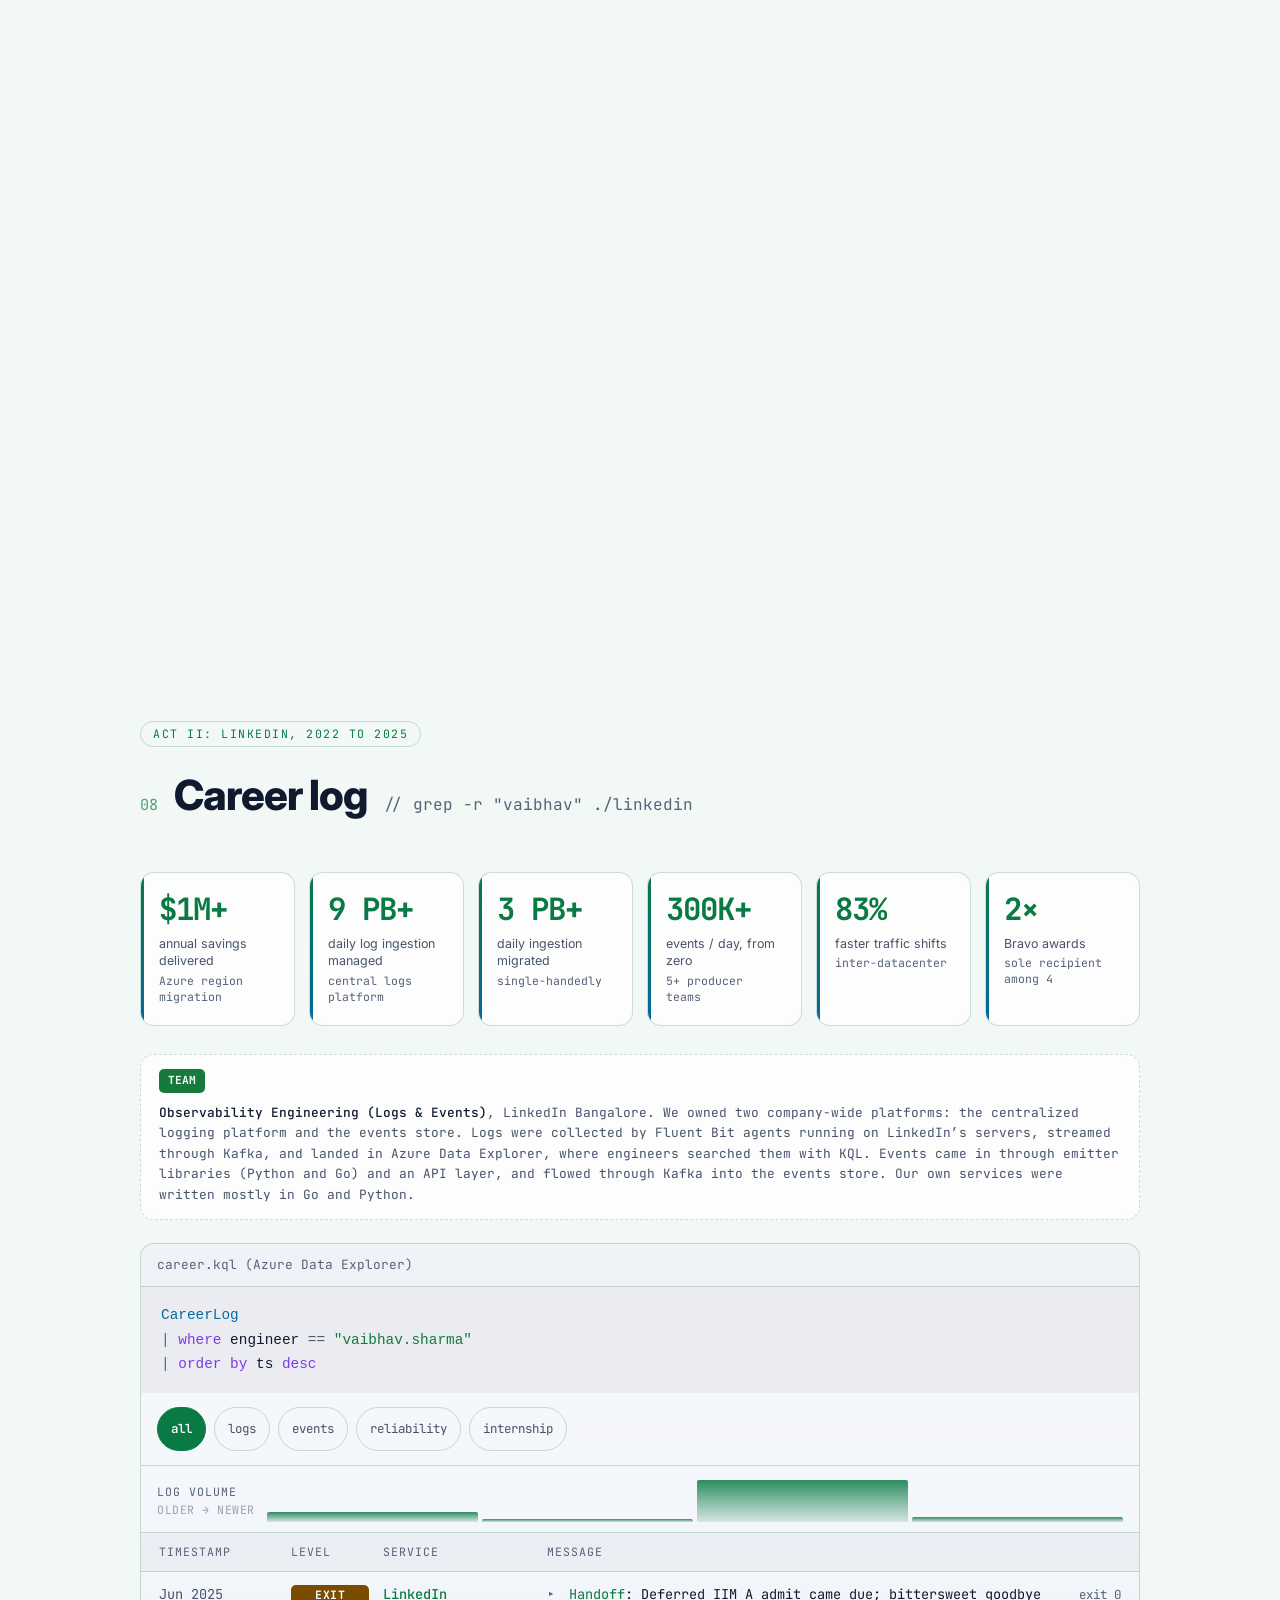
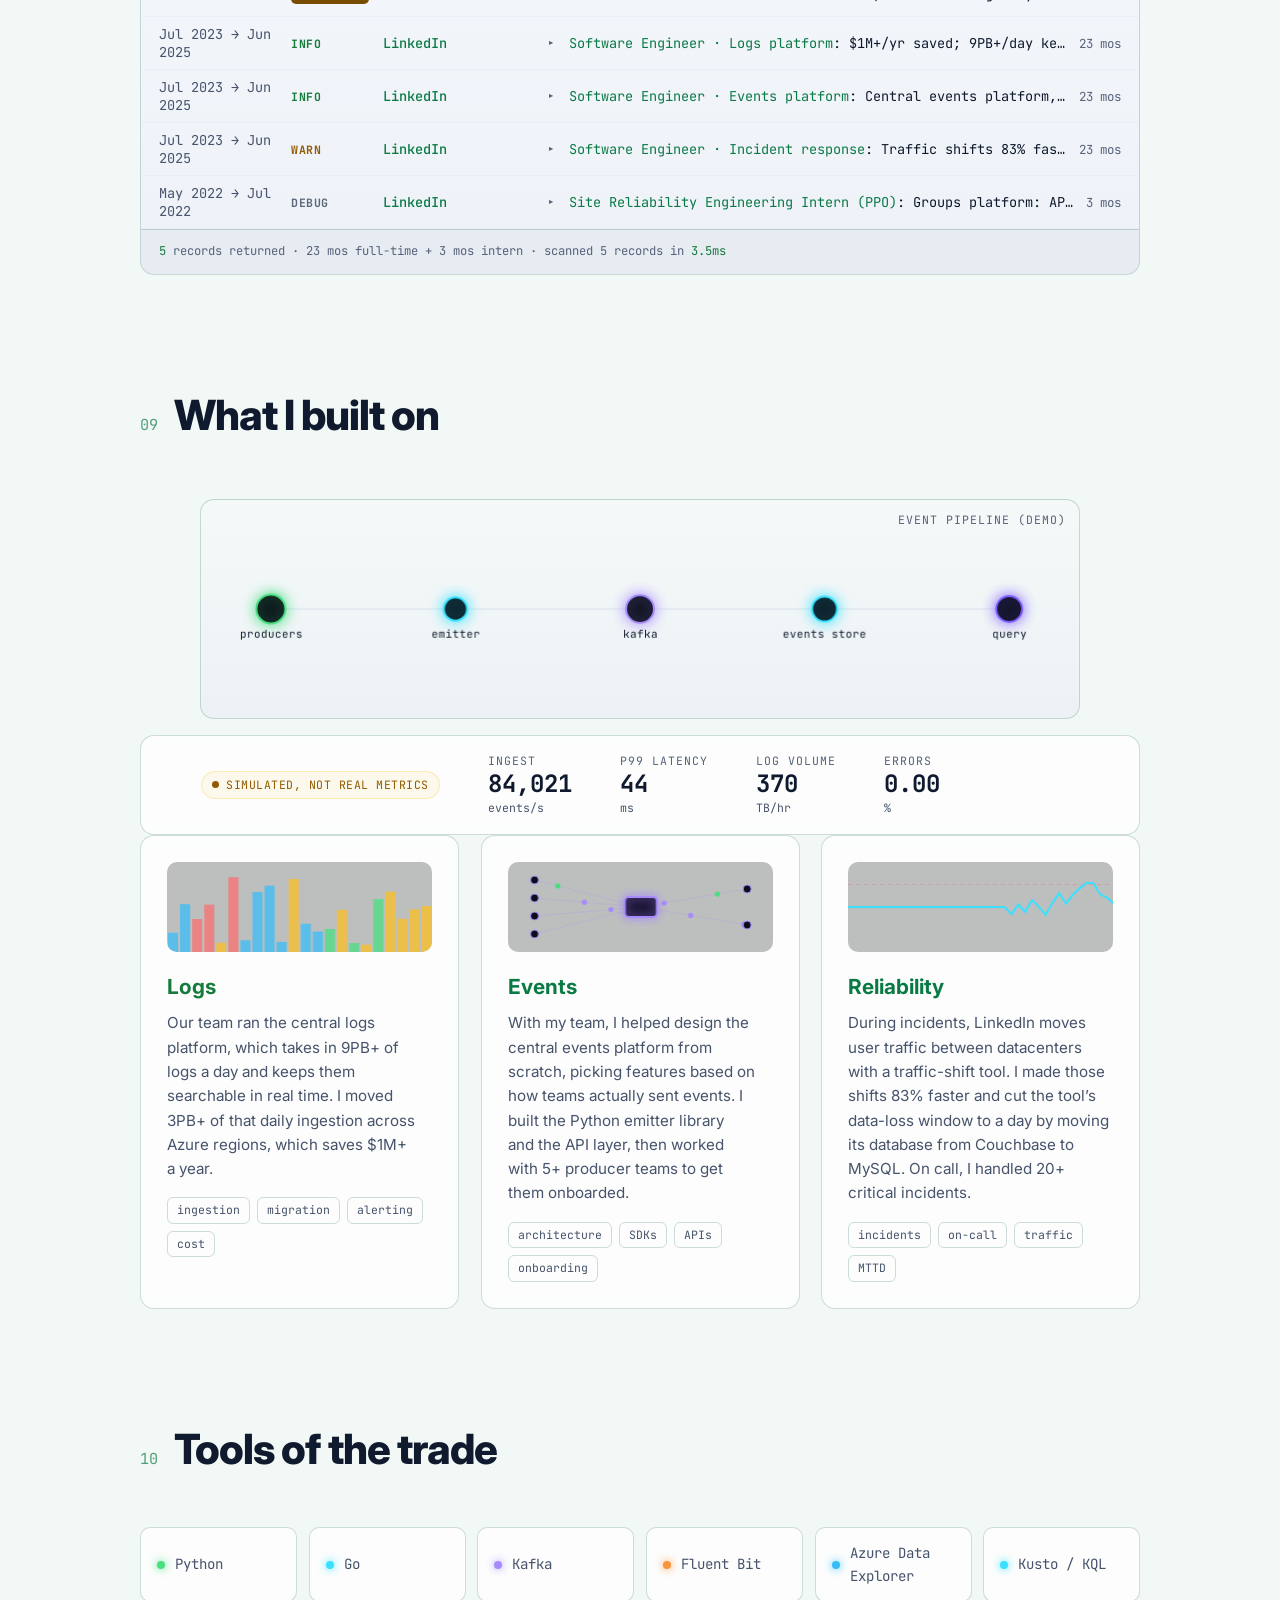
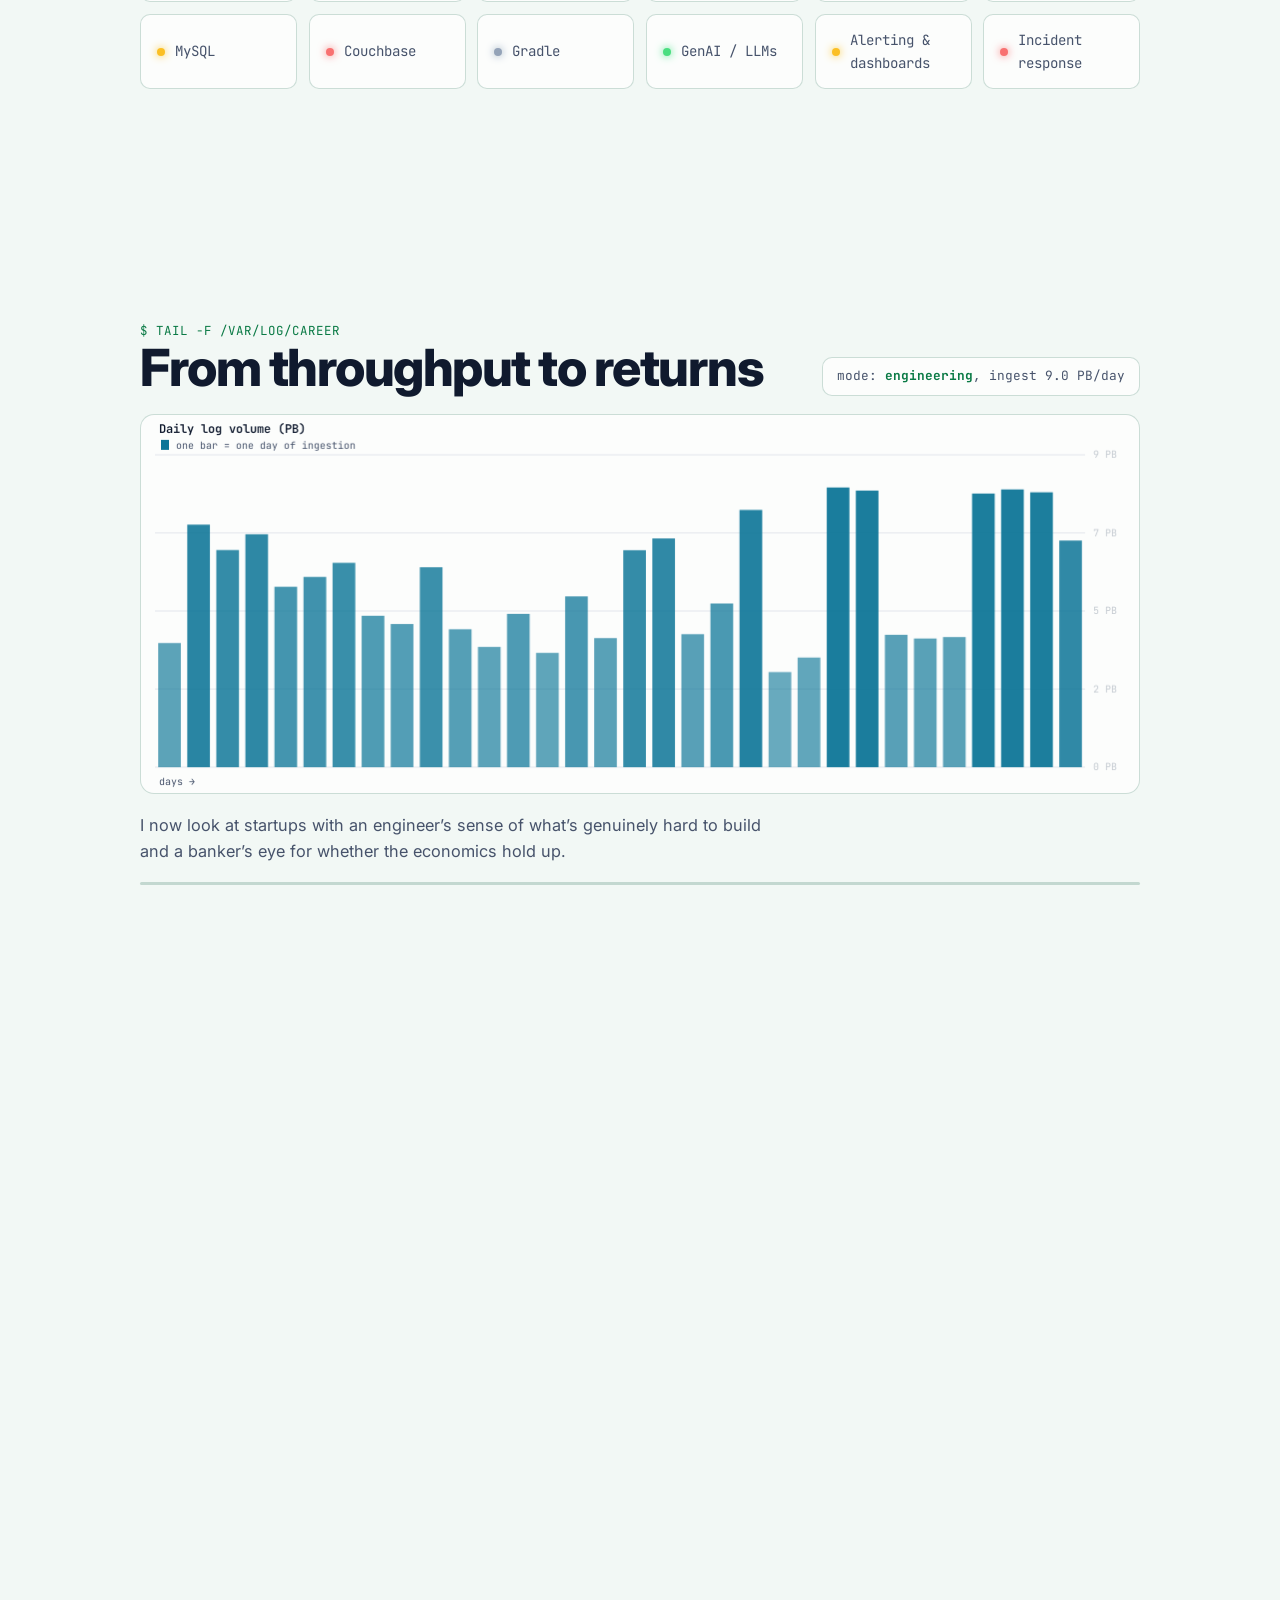
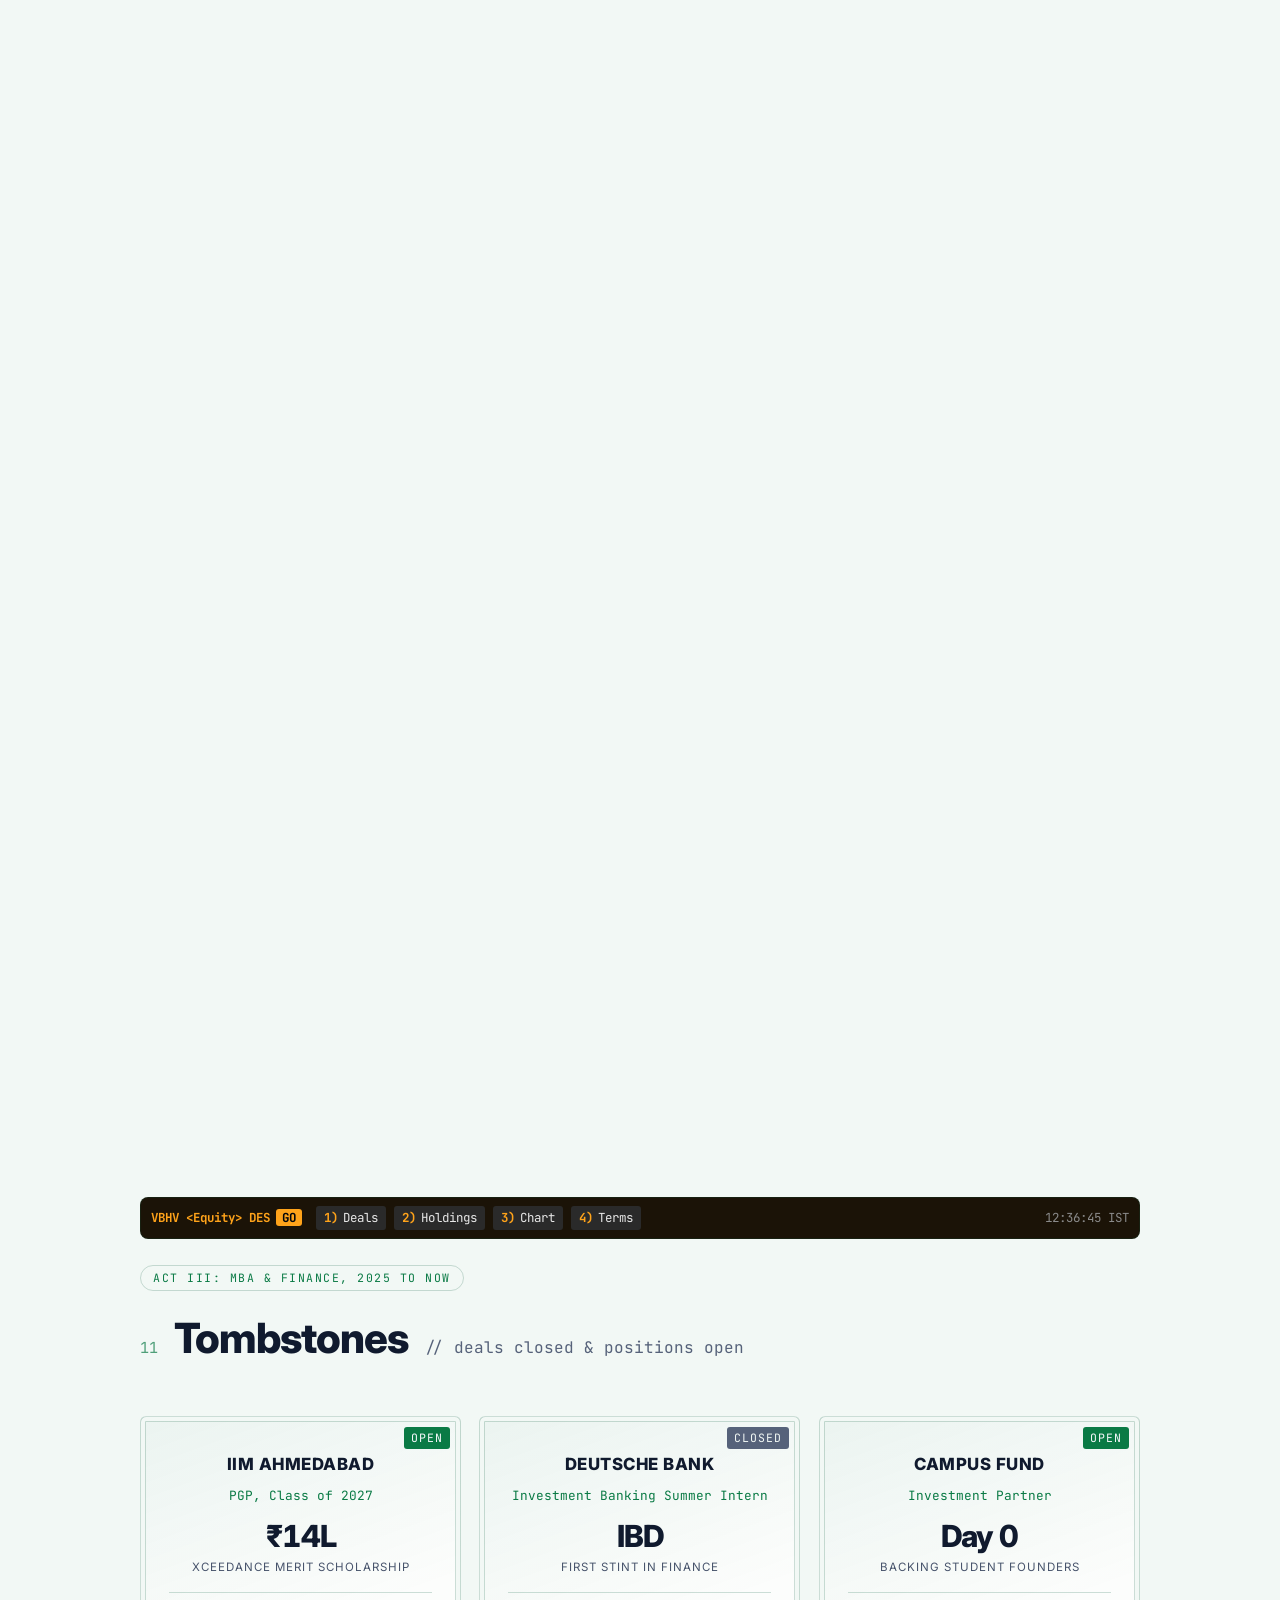
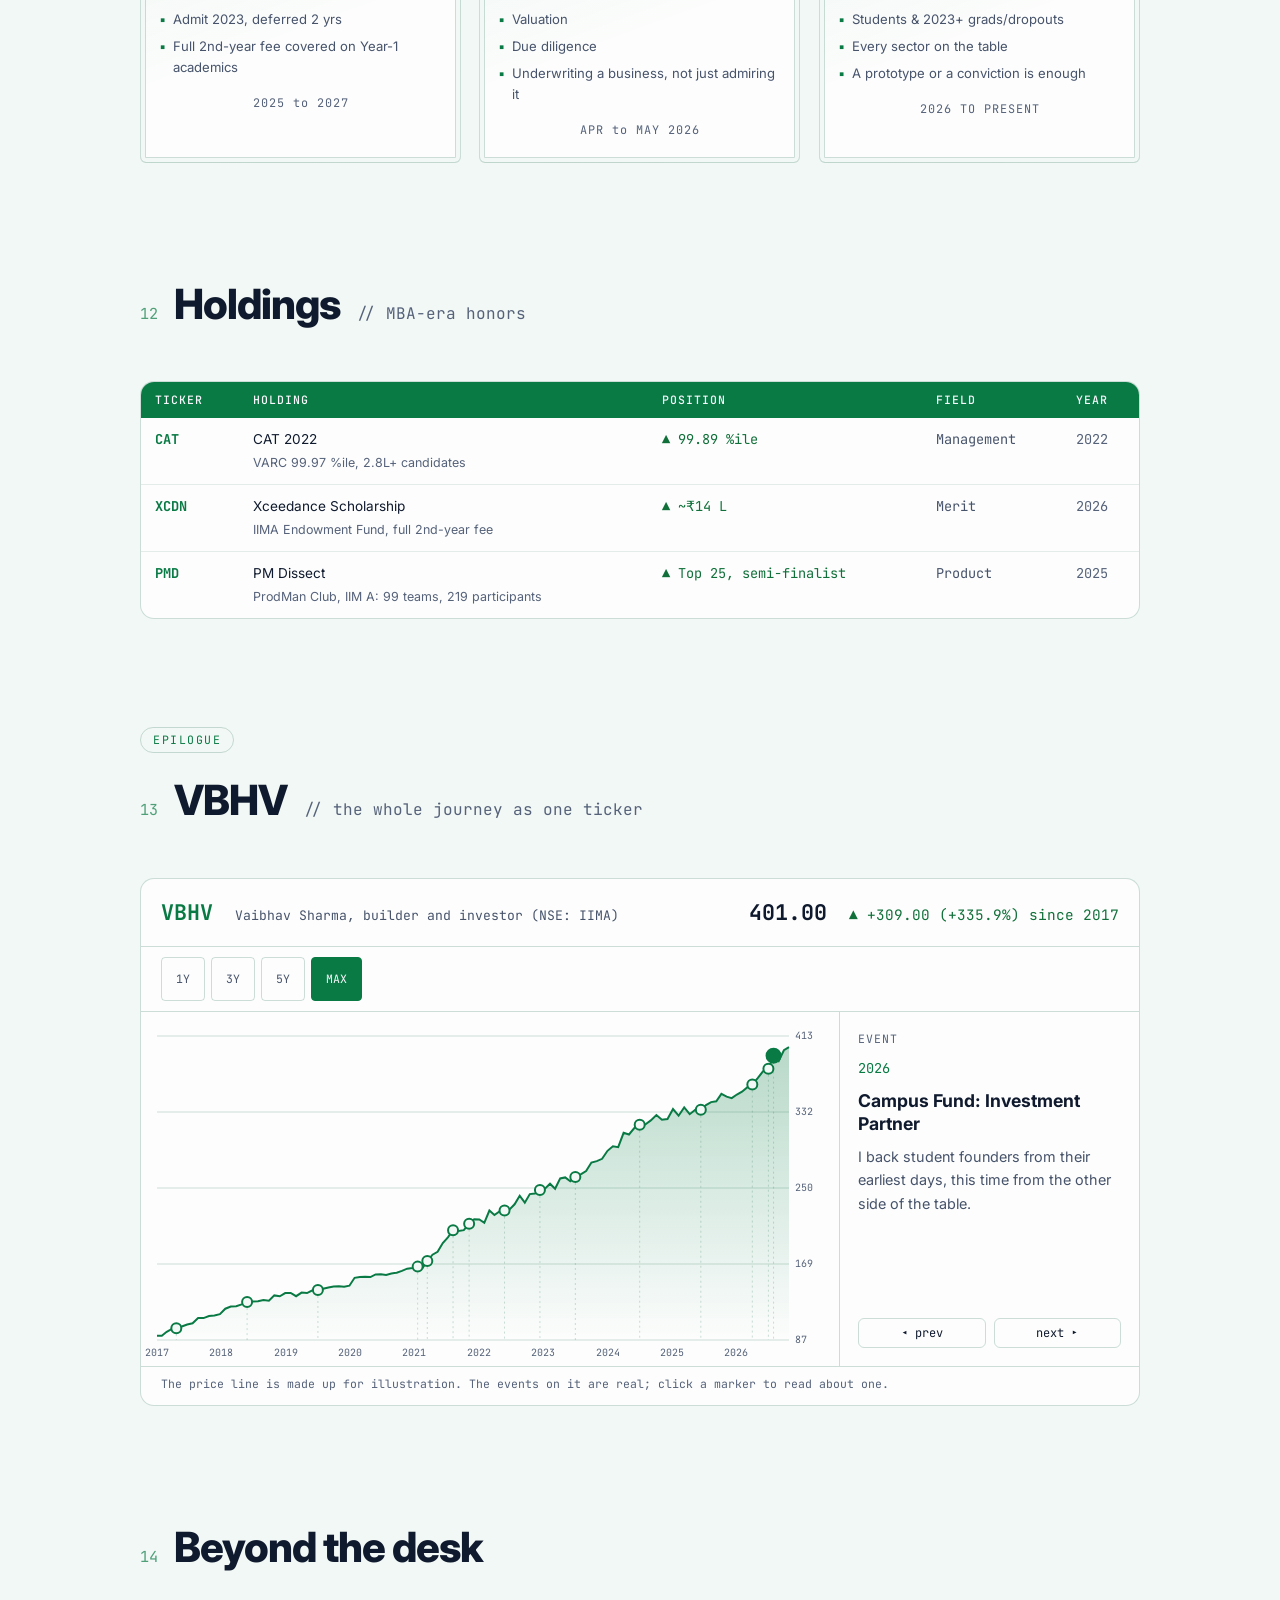
==== commit 56f52110: "Hallmark polish: fix floor findings, tokenise colours and fonts Audit with the Hallmark skill (polis" ====
--- a/index.html
+++ b/index.html
@@ -28,6 +28,7 @@
         document.documentElement.setAttribute('data-theme', t);
       } catch (e) { document.documentElement.setAttribute('data-theme', 'dark'); }
       document.documentElement.setAttribute('data-mode', 'campus');
+      document.documentElement.classList.add('js');
     })();
   </script>
 </head>
@@ -54,7 +55,7 @@
       <a href="#contact" class="nav-cta">Pitch me</a>
     </nav>
     <button id="theme-toggle" class="theme-toggle" type="button" aria-label="Switch to light theme" title="Toggle light/dark theme">
-      <span class="theme-icon" aria-hidden="true">☾</span>
+      <span class="theme-icon" aria-hidden="true"><svg class="i-moon" viewBox="0 0 24 24" fill="none" stroke="currentColor" stroke-width="1.8" stroke-linecap="round" stroke-linejoin="round"><path d="M20 14.5A8 8 0 0 1 9.5 4a8 8 0 1 0 10.5 10.5z"/></svg><svg class="i-sun" viewBox="0 0 24 24" fill="none" stroke="currentColor" stroke-width="1.8" stroke-linecap="round"><circle cx="12" cy="12" r="4"/><path d="M12 2v2M12 20v2M4.9 4.9l1.4 1.4M17.7 17.7l1.4 1.4M2 12h2M20 12h2M4.9 19.1l1.4-1.4M17.7 6.3l1.4-1.4"/></svg></span>
     </button>
   </header>
 
@@ -65,7 +66,7 @@
       <div class="hero-inner">
         <div class="status-pill">
           <span class="pulse-dot"></span>
-          <span>now: Investment Partner @ Campus Fund &nbsp;·&nbsp; PGP @ IIM A</span>
+          <span>now: Investment Partner @ Campus Fund, PGP @ IIM A</span>
         </div>
         <h1 class="hero-title">
           Vaibhav <span class="accent">Sharma</span>
@@ -75,10 +76,10 @@
         </p>
         <p class="hero-sub">
           Building is the through-line. A rocket-deployed <strong>satellite</strong> that ranked
-          <strong>#2 in the world</strong>, then two years on LinkedIn's
+          <strong>#2 in the world</strong>, then two years on LinkedIn’s
           <span class="tag tag-log">logs</span> and <span class="tag tag-event">events</span> platforms, ingesting
           <strong>9PB+</strong> a day. Then a summer in <strong>Investment Banking</strong>
-          <span class="nowrap"><span class="at">@ Deutsche Bank</span></span>. Now I'm on the other side of the table,
+          <span class="nowrap"><span class="at">@ Deutsche Bank</span></span>. Now I’m on the other side of the table,
           backing student founders <span class="nowrap"><span class="at">@ Campus Fund</span></span>.
         </p>
         <div class="hero-cta">
@@ -90,13 +91,13 @@
       <!-- Ground-track visual (decorative) -->
       <div class="pipeline-wrap" aria-hidden="true">
         <canvas id="groundtrack"></canvas>
-        <div class="pipeline-label">ground track · demo</div>
+        <div class="pipeline-label">ground track (demo)</div>
       </div>
 
       <!-- Simulated telemetry readout (NOT real data) -->
       <div class="metrics-bar" aria-hidden="true">
         <div class="metrics-flag" title="These figures are randomly generated for illustration only.">
-          <span class="mf-dot"></span> simulated · not real telemetry
+          <span class="mf-dot"></span> simulated, not real telemetry
         </div>
         <div class="metric"><span class="m-label">altitude</span><span class="m-val" id="t-alt">0</span><span class="m-unit">m</span></div>
         <div class="metric"><span class="m-label">descent rate</span><span class="m-val" id="t-vel">0</span><span class="m-unit">m/s</span></div>
@@ -116,21 +117,21 @@
         <a class="now-card now-live" href="#contact">
           <span class="now-tag">current</span>
           <h3>Investment Partner</h3>
-          <p class="now-org">Campus Fund · 2026 – now</p>
+          <p class="now-org">Campus Fund, 2026 to now</p>
           <p>Backing student founders from their earliest days.</p>
           <span class="now-link">Building something? Pitch me →</span>
         </a>
         <a class="now-card now-live" href="#deals">
           <span class="now-tag">current</span>
           <h3>MBA candidate, Class of 2027</h3>
-          <p class="now-org">IIM Ahmedabad · 2025 – now</p>
+          <p class="now-org">IIM Ahmedabad, 2025 to now</p>
           <p>Post Graduate Programme, second year on a full merit scholarship.</p>
           <span class="now-link">Finance chapter →</span>
         </a>
         <a class="now-card" href="#deals">
           <span class="now-tag done">just wrapped</span>
           <h3>Investment Banking Summer Intern</h3>
-          <p class="now-org">Deutsche Bank · Summer 2026</p>
+          <p class="now-org">Deutsche Bank, Summer 2026</p>
           <p>Valuation, diligence and how to underwrite a business.</p>
           <span class="now-link">Finance chapter →</span>
         </a>
@@ -160,33 +161,33 @@
             I had deferred my IIM Ahmedabad admit for those two years and joined in 2025. The finance courses in first
             year made me want to see how deals actually get done, so I spent the summer at Deutsche Bank as an
             investment banking intern, learning how to value a business and check whether the numbers hold
-            up. Now I'm an Investment Partner at Campus Fund, where I back student founders.
+            up. Now I’m an Investment Partner at Campus Fund, where I back student founders.
           </p>
         </div>
         <ul class="timeline timeline-desc">
           <li>
             <span class="t-dot t-active"></span>
-            <div><span class="t-yr">2026 – now</span><h4>Investment Partner</h4><p>Backing student founders <span class="at">@ Campus Fund</span></p></div>
+            <div><span class="t-yr">2026 to now</span><h3>Investment Partner</h3><p>Backing student founders <span class="at">@ Campus Fund</span></p></div>
           </li>
           <li>
             <span class="t-dot"></span>
-            <div><span class="t-yr">Summer 2026</span><h4>Investment Banking Summer Intern</h4><p><span class="at">@ Deutsche Bank</span></p></div>
+            <div><span class="t-yr">Summer 2026</span><h3>Investment Banking Summer Intern</h3><p><span class="at">@ Deutsche Bank</span></p></div>
           </li>
           <li>
             <span class="t-dot"></span>
-            <div><span class="t-yr">2025 – now</span><h4>PGP (MBA) · Merit scholar</h4><p>Post Graduate Programme <span class="at">@ IIM Ahmedabad</span></p></div>
+            <div><span class="t-yr">2025 to now</span><h3>PGP (MBA), merit scholar</h3><p>Post Graduate Programme <span class="at">@ IIM Ahmedabad</span></p></div>
           </li>
           <li>
             <span class="t-dot"></span>
-            <div><span class="t-yr">2023 – 2025</span><h4>Software Engineer · Observability</h4><p>Logs &amp; Events platforms <span class="at">@ LinkedIn</span></p></div>
+            <div><span class="t-yr">2023 to 2025</span><h3>Software Engineer, Observability</h3><p>Logs &amp; Events platforms <span class="at">@ LinkedIn</span></p></div>
           </li>
           <li>
             <span class="t-dot"></span>
-            <div><span class="t-yr">2021</span><h4>Team Leader, Team GAGAN</h4><p>International Rank 2 <span class="at">@ CanSat 2021</span></p></div>
+            <div><span class="t-yr">2021</span><h3>Team Leader, Team GAGAN</h3><p>International Rank 2 <span class="at">@ CanSat 2021</span></p></div>
           </li>
           <li>
             <span class="t-dot"></span>
-            <div><span class="t-yr">2019 – 2023</span><h4>B.Tech, Information Technology</h4><p>8.95/10 · Dept Rank 3 <span class="at">@ NSUT Delhi</span></p></div>
+            <div><span class="t-yr">2019 to 2023</span><h3>B.Tech, Information Technology</h3><p>8.95/10, Dept Rank 3 <span class="at">@ NSUT Delhi</span></p></div>
           </li>
         </ul>
       </div>
@@ -194,14 +195,15 @@
 
     <!-- ===================== ACT I · CAMPUS ===================== -->
     <section id="campus" class="section">
-      <div class="act-tag">ACT I · Campus · 2017 – 2023</div>
+      <div class="act-tag">ACT I: Campus, 2017 to 2023</div>
       <div class="section-head">
         <span class="section-index">02</span>
-        <h2>Flight record <span class="head-sub">// education</span></h2>
+        <h2>Flight record</h2>
+        <p class="head-sub">// education</p>
       </div>
       <div class="edu-grid">
         <article class="hud edu-card">
-          <div class="hud-k">STAGE 2 · 2019 – 2023</div>
+          <div class="hud-k">STAGE 2: 2019 to 2023</div>
           <h3>B.Tech, Information Technology</h3>
           <p class="edu-org">Netaji Subhas University of Technology, Delhi</p>
           <div class="edu-stats">
@@ -212,9 +214,9 @@
           <p>CVSPK Scholarship for ranking in the top 5% of a batch of 1,280+, which waived my tuition fully in two of my four years.</p>
         </article>
         <article class="hud edu-card">
-          <div class="hud-k">STAGE 1 · 2017 – 2019</div>
+          <div class="hud-k">STAGE 1: 2017 to 2019</div>
           <h3>School</h3>
-          <p class="edu-org">Mount Carmel School, Delhi · CBSE</p>
+          <p class="edu-org">Mount Carmel School, Delhi (CBSE)</p>
           <div class="edu-stats">
             <div><b>97%</b><span>Class XII</span></div>
             <div><b>10 / 10</b><span>Class X</span></div>
@@ -228,7 +230,8 @@
     <section id="cansat" class="section">
       <div class="section-head">
         <span class="section-index">03</span>
-        <h2>Mission summary <span class="head-sub">// CanSat 2021 · Team GAGAN</span></h2>
+        <h2>Mission summary</h2>
+        <p class="head-sub">// CanSat 2021, Team GAGAN</p>
       </div>
       <div class="impact" id="impact-cansat">
         <div class="stat" data-target="2" data-prefix="#" data-dec="0">
@@ -267,7 +270,7 @@
              NASA and Lockheed Martin scientists evaluated the live satellite demonstration.</p>
         </div>
         <div class="hud mission-copy">
-          <div class="hud-k">GROUND STATION · MY BUILD</div>
+          <div class="hud-k">GROUND STATION: MY BUILD</div>
           <ul class="mission-list">
             <li>Built the ground station software from scratch for two-way communication with the satellite and its payloads</li>
             <li>0% packet loss and 100% of commands received in the practical evaluation, which lifted the team score by 30%</li>
@@ -281,7 +284,8 @@
     <section id="work" class="section">
       <div class="section-head">
         <span class="section-index">04</span>
-        <h2>Side missions <span class="head-sub">// hackathons &amp; competitions</span></h2>
+        <h2>Side missions</h2>
+        <p class="head-sub">// hackathons &amp; competitions</p>
       </div>
       <div class="work-grid" id="work-grid"></div>
     </section>
@@ -289,7 +293,8 @@
     <section id="honors-campus" class="section" data-variant="honors:split">
       <div class="section-head">
         <span class="section-index">05</span>
-        <h2>Badges <span class="head-sub">// exams &amp; scholarships</span></h2>
+        <h2>Badges</h2>
+        <p class="head-sub">// exams &amp; scholarships</p>
       </div>
       <div class="holdings-wrap">
         <table class="holdings" data-act="campus" data-cols="Code,Honor,Result,Field,Year">
@@ -301,7 +306,8 @@
     <section id="leadership" class="section" data-variant="beyond:split">
       <div class="section-head">
         <span class="section-index">06</span>
-        <h2>Off the launchpad <span class="head-sub">// leadership on campus</span></h2>
+        <h2>Off the launchpad</h2>
+        <p class="head-sub">// leadership on campus</p>
       </div>
       <div class="beyond-grid one" id="lead-slot"></div>
     </section>
@@ -312,8 +318,8 @@
       <div class="pivot-sticky">
         <div class="pivot-head">
           <div>
-            <div class="pivot-kicker" id="liftoff-kicker">CANSAT-2021 · DOWNLINK</div>
-            <h2 class="pivot-title" id="liftoff-title">From <span class="from-c">ground station</span> to <span class="to-c">data centre</span></h2>
+            <div class="pivot-kicker" id="liftoff-kicker">CANSAT-2021 DOWNLINK</div>
+            <h2 class="pivot-title" id="liftoff-title">From ground station to data centre</h2>
           </div>
           <div class="pivot-readout" id="liftoff-readout">mode: <b>mission control</b></div>
         </div>
@@ -329,10 +335,11 @@
     <!-- ===================== ACT II · LINKEDIN ===================== -->
     <!-- EXPERIENCE : log explorer -->
     <section id="experience" class="section">
-      <div class="act-tag">ACT II · LinkedIn · 2022 – 2025</div>
+      <div class="act-tag">ACT II: LinkedIn, 2022 to 2025</div>
       <div class="section-head">
         <span class="section-index">02</span>
-        <h2>Career log <span class="head-sub">// grep -r "vaibhav" ./linkedin</span></h2>
+        <h2>Career log</h2>
+        <p class="head-sub">// grep -r "vaibhav" ./linkedin</p>
       </div>
 
       <!-- impact stats -->
@@ -365,9 +372,9 @@
 
       <div class="team-strip">
         <span class="team-key">TEAM</span>
-        <span><strong>Observability Engineering · Logs &amp; Events</strong>, LinkedIn Bangalore. We owned two company-wide
+        <span><strong>Observability Engineering (Logs &amp; Events)</strong>, LinkedIn Bangalore. We owned two company-wide
         platforms: the centralized logging platform and the events store. Logs were collected by Fluent Bit agents running on
-        LinkedIn's servers, streamed through Kafka, and landed in Azure Data Explorer, where engineers searched them with KQL.
+        LinkedIn’s servers, streamed through Kafka, and landed in Azure Data Explorer, where engineers searched them with KQL.
         Events came in through emitter libraries (Python and Go) and an API layer, and flowed through Kafka into the events
         store. Our own services were written mostly in Go and Python.</span>
       </div>
@@ -375,8 +382,7 @@
       <div class="explorer">
         <!-- KQL query bar -->
         <div class="query-bar">
-          <div class="query-dots"><span></span><span></span><span></span></div>
-          <div class="query-title">career.kql · Azure Data Explorer</div>
+          <div class="query-title">career.kql (Azure Data Explorer)</div>
         </div>
         <pre class="kql" id="kql"><span class="k-tbl">CareerLog</span>
 <span class="k-op">|</span> <span class="k-kw">where</span> engineer <span class="k-eq">==</span> <span class="k-str">"vaibhav.sharma"</span><span class="k-flt" id="kql-filter"></span>
@@ -424,13 +430,13 @@
       <!-- Live pipeline visualization -->
       <div class="pipeline-wrap" aria-hidden="true">
         <canvas id="pipeline"></canvas>
-        <div class="pipeline-label">event pipeline · demo</div>
+        <div class="pipeline-label">event pipeline (demo)</div>
       </div>
 
       <!-- Simulated throughput ticker (NOT real metrics) -->
       <div class="metrics-bar" aria-hidden="true">
         <div class="metrics-flag" title="These figures are randomly generated for illustration only.">
-          <span class="mf-dot"></span> simulated · not real metrics
+          <span class="mf-dot"></span> simulated, not real metrics
         </div>
         <div class="metric"><span class="m-label">ingest</span><span class="m-val" id="m-ingest">0</span><span class="m-unit">events/s</span></div>
         <div class="metric"><span class="m-label">p99 latency</span><span class="m-val" id="m-latency">0</span><span class="m-unit">ms</span></div>
@@ -458,7 +464,7 @@
           <div class="card-viz" id="viz-rel"></div>
           <h3>Reliability</h3>
           <p>During incidents, LinkedIn moves user traffic between datacenters with a traffic-shift tool. I made
-             those shifts 83% faster and cut the tool's data-loss window to a day by moving its database from Couchbase
+             those shifts 83% faster and cut the tool’s data-loss window to a day by moving its database from Couchbase
              to MySQL. On call, I handled 20+ critical incidents.</p>
           <ul class="chips"><li>incidents</li><li>on-call</li><li>traffic</li><li>MTTD</li></ul>
         </article>
@@ -481,13 +487,13 @@
         <div class="pivot-head">
           <div>
             <div class="pivot-kicker" id="pivot-kicker">$ tail -f /var/log/career</div>
-            <h2 class="pivot-title" id="pivot-title">From <span class="from">throughput</span> to <span class="accent">returns</span></h2>
+            <h2 class="pivot-title" id="pivot-title">From throughput to returns</h2>
           </div>
           <div class="pivot-readout" id="pivot-readout">mode: <b>engineering</b></div>
         </div>
         <canvas id="pivot-canvas" aria-hidden="true"></canvas>
         <p class="pivot-copy">
-          I now look at startups with an engineer's sense of what's genuinely hard to build and a banker's eye for
+          I now look at startups with an engineer’s sense of what’s genuinely hard to build and a banker’s eye for
           whether the economics hold up.
         </p>
         <div class="pivot-progress" aria-hidden="true"><span id="pivot-bar"></span></div>
@@ -505,16 +511,17 @@
         <span class="fkey"><b>4)</b>Terms</span>
         <span class="term-clock" id="term-clock">--:--:-- IST</span>
       </div>
-      <div class="act-tag">ACT III · MBA &amp; finance · 2025 – now</div>
+      <div class="act-tag">ACT III: MBA &amp; finance, 2025 to now</div>
       <div class="section-head">
         <span class="section-index fin-index">06</span>
-        <h2>Tombstones <span class="head-sub">// deals closed &amp; positions open</span></h2>
+        <h2>Tombstones</h2>
+        <p class="head-sub">// deals closed &amp; positions open</p>
       </div>
       <div class="tombs">
         <article class="tomb">
           <span class="tomb-status">OPEN</span>
           <div class="tomb-org">IIM Ahmedabad</div>
-          <div class="tomb-role">PGP · Class of 2027</div>
+          <div class="tomb-role">PGP, Class of 2027</div>
           <div class="tomb-big">₹14L</div>
           <div class="tomb-big-l">Xceedance merit scholarship</div>
           <div class="tomb-rule"></div>
@@ -522,7 +529,7 @@
             <li>Admit 2023, deferred 2 yrs</li>
             <li>Full 2nd-year fee covered on Year-1 academics</li>
           </ul>
-          <div class="tomb-date">2025 – 2027</div>
+          <div class="tomb-date">2025 to 2027</div>
         </article>
         <article class="tomb">
           <span class="tomb-status closed">CLOSED</span>
@@ -536,7 +543,7 @@
             <li>Due diligence</li>
             <li>Underwriting a business, not just admiring it</li>
           </ul>
-          <div class="tomb-date">APR – MAY 2026</div>
+          <div class="tomb-date">APR to MAY 2026</div>
         </article>
         <article class="tomb">
           <span class="tomb-status">OPEN</span>
@@ -550,7 +557,7 @@
             <li>Every sector on the table</li>
             <li>A prototype or a conviction is enough</li>
           </ul>
-          <div class="tomb-date">2026 – PRESENT</div>
+          <div class="tomb-date">2026 TO PRESENT</div>
         </article>
       </div>
     </section>
@@ -558,7 +565,8 @@
     <section id="honors" class="section" data-variant="honors:split">
       <div class="section-head">
         <span class="section-index">10</span>
-        <h2>Holdings <span class="head-sub">// MBA-era honors</span></h2>
+        <h2>Holdings</h2>
+        <p class="head-sub">// MBA-era honors</p>
       </div>
       <div class="holdings-wrap">
         <table class="holdings" data-act="fin" data-cols="Ticker,Holding,Position,Field,Year">
@@ -573,13 +581,14 @@
       <div class="act-tag">Epilogue</div>
       <div class="section-head">
         <span class="section-index fin-index">07</span>
-        <h2>VBHV <span class="head-sub">// the whole journey as one ticker</span></h2>
+        <h2>VBHV</h2>
+        <p class="head-sub">// the whole journey as one ticker</p>
       </div>
       <div class="quote">
         <div class="quote-top">
           <span class="q-tkr">VBHV</span>
-          <span class="q-name">Vaibhav Sharma · Builder &amp; Investor · NSE: IIMA</span>
-          <span class="q-px" id="q-px">—</span>
+          <span class="q-name">Vaibhav Sharma, builder and investor (NSE: IIMA)</span>
+          <span class="q-px" id="q-px"></span>
           <span class="q-chg" id="q-chg"></span>
         </div>
         <div class="q-ranges" role="group" aria-label="Chart range">
@@ -608,7 +617,8 @@
     <section id="honors-all" class="section" data-variant="honors:epilogue">
       <div class="section-head">
         <span class="section-index">12</span>
-        <h2>Holdings <span class="head-sub">// SELECT * FROM honors ORDER BY rank</span></h2>
+        <h2>Holdings</h2>
+        <p class="head-sub">// SELECT * FROM honors ORDER BY rank</p>
       </div>
       <div class="holdings-wrap">
         <table class="holdings" data-act="all" data-cols="Ticker,Holding,Position,Field,Year">
@@ -627,9 +637,9 @@
         <div class="beyond-panel">
           <h3 class="beyond-title"><span class="beyond-ico">◉</span> On the court</h3>
           <ul class="beyond-list">
-            <li><div class="bl-head"><span class="bl-role">Silver, Sangharsh'26</span><span class="bl-org">IIM A</span></div><p>Basketball at the inter-IIM sports tournament. Between all the deadlines, the court stayed a constant.</p></li>
-            <li><div class="bl-head"><span class="bl-role">Runner-up, Yalgaar</span><span class="bl-org">IIM A · 2025</span></div><p>Basketball tournament at IIM Ahmedabad.</p></li>
-            <li><div class="bl-head"><span class="bl-role">Winner, Freshers tournament</span><span class="bl-org">NSUT · 2019</span></div><p>Before college I also won the Delhi region Basketball Zonals in 2015 and earned an NCC 'A' Certificate.</p></li>
+            <li><div class="bl-head"><span class="bl-role">Silver, Sangharsh’26</span><span class="bl-org">IIM A</span></div><p>Basketball at the inter-IIM sports tournament. Between all the deadlines, the court stayed a constant.</p></li>
+            <li><div class="bl-head"><span class="bl-role">Runner-up, Yalgaar</span><span class="bl-org">IIM A, 2025</span></div><p>Basketball tournament at IIM Ahmedabad.</p></li>
+            <li><div class="bl-head"><span class="bl-role">Winner, Freshers tournament</span><span class="bl-org">NSUT, 2019</span></div><p>Before college I also won the Delhi region Basketball Zonals in 2015 and earned an NCC 'A' Certificate.</p></li>
           </ul>
         </div>
         <div class="beyond-panel">
@@ -659,13 +669,13 @@
         <h2>Building something? Pitch me.</h2>
       </div>
       <p class="contact-copy">
-        The most ambitious companies take shape long before anyone can point to numbers, and that's where we
+        The most ambitious companies take shape long before anyone can point to numbers, and that’s where we
         like to come in. The hardest part is usually just starting the conversation.
       </p>
       <div class="termsheet">
         <div class="ts-head">
           <span class="ts-title">Indicative term sheet</span>
-          <span class="ts-sub">non-binding · Campus Fund</span>
+          <span class="ts-sub">non-binding, Campus Fund</span>
         </div>
         <div class="ts-row"><span class="ts-k">Investor</span><span class="ts-v">Vaibhav Sharma, Investment Partner, Campus Fund</span></div>
         <div class="ts-row"><span class="ts-k">Eligible founders</span><span class="ts-v">Undergraduate, postgraduate or PhD students, or anyone who graduated or dropped out in 2023 or later</span></div>
@@ -682,15 +692,15 @@
         <div class="beyond-panel" id="lead-panel">
           <h3 class="beyond-title"><span class="beyond-ico">◈</span> Leadership &amp; volunteering</h3>
           <ul class="beyond-list">
-            <li><div class="bl-head"><span class="bl-role">Editor, The Alliance</span><span class="bl-org">NSUT</span></div><p>We put out 5 newspaper and magazine editions, read by 8K+ people. I also interviewed a college senior who had cleared UPSC and become an IAS officer, and one line from that interview stuck with me: <em>"do it once more, not for success, but to avoid the weight of regret."</em></p></li>
-            <li><div class="bl-head"><span class="bl-role">WIE Vice Chair</span><span class="bl-org">IEEE NSUT · 2021–22</span></div><p>Also IEEE TEMS India Student Ambassador and a volunteer at INDICON 2020.</p></li>
-            <li><div class="bl-head"><span class="bl-role">Public speaking &amp; MUNs</span><span class="bl-org">Best Delegate</span></div><p>Best Delegate at AMIMUN'20 and a Special Mention at SYMUNC'19. Before that, in school, I did a lot of olympiads, debates, poetry and quizzes.</p></li>
+            <li><div class="bl-head"><span class="bl-role">Editor, The Alliance</span><span class="bl-org">NSUT</span></div><p>We put out 5 newspaper and magazine editions, read by 8K+ people. I also interviewed a college senior who had cleared UPSC and become an IAS officer, and one line from that interview stuck with me: <em>“do it once more, not for success, but to avoid the weight of regret.”</em></p></li>
+            <li><div class="bl-head"><span class="bl-role">WIE Vice Chair</span><span class="bl-org">IEEE NSUT, 2021 to 2022</span></div><p>Also IEEE TEMS India Student Ambassador and a volunteer at INDICON 2020.</p></li>
+            <li><div class="bl-head"><span class="bl-role">Public speaking &amp; MUNs</span><span class="bl-org">Best Delegate</span></div><p>Best Delegate at AMIMUN’20 and a Special Mention at SYMUNC’19. Before that, in school, I did a lot of olympiads, debates, poetry and quizzes.</p></li>
           </ul>
         </div>
   </template>
 
   <footer class="footer">
-    <span>© <span id="year"></span> Vaibhav Sharma · Ahmedabad</span>
+    <span>© <span id="year"></span> Vaibhav Sharma, Ahmedabad</span>
     <span class="foot-status"><span class="pulse-dot"></span> <span id="foot-status">all systems operational</span></span>
   </footer>
 
--- a/assets/css/style.css
+++ b/assets/css/style.css
@@ -1,3 +1,8 @@
+/* Hallmark · checked: 2026-10-31 · genre: atmospheric (inferred)
+ * fixed: 7a, 10a, 19, 26b, 30a, 34, 40, 47a, 48, 49a, 56, 62, 63, 73 · polish: 11, 25, 38iii, 39b, 75, F3, F6, F21, F24, F25
+ * kept by the owner: 54, 64, 67 (terminal labels, section numbers, act tags), 38iii (the accent on the surname) · structural: printed (9, 29, 44c, 58, 59, 79, 81)
+ * built: the project · redesign: polish · v2.0.0 */
+/* Hallmark · reworded the section heads: each "// …" line moved out of its h2 onto its own line (38iii), and middle dots in heads became commas (63) */
 /* Registered colour tokens so the engineering -> finance pivot can tween them */
 @property --bg { syntax: '<color>'; inherits: true; initial-value: #06080d; }
 @property --glow-1 { syntax: '<color>'; inherits: true; initial-value: #101a2e; }
@@ -8,6 +13,43 @@
 @property --border { syntax: '<color>'; inherits: true; initial-value: rgba(120,150,200,0.14); }
 
 :root {
+  /* fixed palette: values that do not change with mode or theme */
+  --amber-deep: #7a4c00;
+  --font-body: 'Inter', system-ui, sans-serif;
+  --font-mono: 'JetBrains Mono', monospace;
+  --amber: #fbbf24;
+  --amber-light: #a86a00;
+  --amber-term: #ffa31a;
+  --cyan: #38e1ff;
+  --cyan-light: #0c7597;
+  --debug-ink: #8392a8;
+  --debug-ink-light: #5c677c;
+  --deep: #06080d;
+  --deep-2: #0a0e17;
+  --dot-off: #2a3346;
+  --green: #4ade80;
+  --green-light: #157a3c;
+  --kql-keyword: #c084fc;
+  --kql-keyword-light: #7c3aed;
+  --kql-table: #7dd3fc;
+  --kql-table-light: #0369a1;
+  --navy-ink: #141e3c;
+  --paper: #f5f7fb;
+  --paper-2: #e9edf5;
+  --paper-3: #eef2f8;
+  --phosphor: #3dff9a;
+  --phosphor-light: #0a7a45;
+  --red: #f87171;
+  --shade: #03060b;
+  --sheen: #f7f9fc;
+  --slate: rgb(120 150 200);
+  --slate-dim: #5f6b80;
+  --teal-ink: #0e7fa3;
+  --term-bar-light: #1b1307;
+  --term-clock: #8a8a8a;
+  --term-key-bg: #2a2a2a;
+  --term-key-ink: #e8e8e8;
+  --violet: #a78bfa;
   --bg: #06080d;
   --bg-2: #0a0e17;
   --glow-1: #101a2e;
@@ -29,6 +71,7 @@
   --on-accent: #041019;
   --glow: 0 0 24px color-mix(in srgb, var(--accent) 35%, transparent);
   --radius: 14px;
+  --nav-h: 72px;
   --maxw: 1120px;
   transition: --bg 0.9s ease, --glow-1 0.9s ease, --glow-2 0.9s ease, --accent 0.9s ease,
               --accent-2 0.9s ease, --event 0.9s ease, --border 0.9s ease;
@@ -58,10 +101,10 @@
 
 * { box-sizing: border-box; margin: 0; padding: 0; }
 
-html { scroll-behavior: smooth; }
+html { scroll-behavior: smooth; overflow-x: clip; }
 
 body {
-  font-family: 'Inter', system-ui, sans-serif;
+  font-family: var(--font-body);
   background: radial-gradient(1200px 800px at 80% -10%, var(--glow-1) 0%, transparent 60%),
               radial-gradient(900px 700px at 0% 20%, var(--glow-2) 0%, transparent 55%),
               var(--bg);
@@ -96,7 +139,7 @@
     to bottom,
     transparent 0,
     transparent 2px,
-    rgba(0, 0, 0, 0.18) 3px,
+    color-mix(in srgb, var(--shade) 18%, transparent) 3px,
     transparent 4px
   );
   mix-blend-mode: overlay;
@@ -116,7 +159,7 @@
   padding: 16px clamp(20px, 5vw, 60px);
   backdrop-filter: blur(14px);
   -webkit-backdrop-filter: blur(14px);
-  background: rgba(6, 8, 13, 0.92);
+  background: color-mix(in srgb, var(--deep) 92%, transparent);
   border-bottom: 1px solid var(--border);
 }
 .brand {
@@ -125,7 +168,7 @@
   gap: 10px;
   text-decoration: none;
   color: var(--text);
-  font-family: 'JetBrains Mono', monospace;
+  font-family: var(--font-mono);
   font-weight: 700;
   letter-spacing: -0.5px;
 }
@@ -165,21 +208,21 @@
   background-image: linear-gradient(var(--border) 1px, transparent 1px),
                     linear-gradient(90deg, var(--border) 1px, transparent 1px);
   background-size: 46px 46px;
-  mask-image: radial-gradient(600px 400px at 30% 30%, #000 0%, transparent 75%);
+  mask-image: radial-gradient(600px 400px at 30% 30%, var(--shade) 0%, transparent 75%);
   opacity: 0.5;
   pointer-events: none;
 }
-.hero-inner { position: relative; max-width: 720px; }
+.hero-inner { position: relative; max-width: 1000px; }
 
 .status-pill {
   display: inline-flex;
   align-items: center;
   gap: 9px;
-  font-family: 'JetBrains Mono', monospace;
+  font-family: var(--font-mono);
   font-size: 0.78rem;
   color: var(--log);
-  background: rgba(74, 222, 128, 0.08);
-  border: 1px solid rgba(74, 222, 128, 0.25);
+  background: color-mix(in srgb, var(--green) 8%, transparent);
+  border: 1px solid color-mix(in srgb, var(--green) 25%, transparent);
   padding: 6px 14px;
   border-radius: 999px;
   margin-bottom: 26px;
@@ -187,7 +230,7 @@
 .pulse-dot {
   width: 8px; height: 8px; border-radius: 50%;
   background: var(--log);
-  box-shadow: 0 0 0 0 rgba(74,222,128,0.6);
+  box-shadow: 0 0 0 0 color-mix(in srgb, var(--green) 60%, transparent);
   animation: ping 1.8s cubic-bezier(0,0,0.2,1) infinite;
 }
 
@@ -199,7 +242,7 @@
   margin-bottom: 14px;
 }
 .hero-role {
-  font-family: 'JetBrains Mono', monospace;
+  font-family: var(--font-mono);
   font-size: clamp(1rem, 2.4vw, 1.5rem);
   color: var(--accent);
   min-height: 1.8em;
@@ -215,14 +258,14 @@
 .hero-sub strong { color: var(--text); }
 
 .tag {
-  font-family: 'JetBrains Mono', monospace;
+  font-family: var(--font-mono);
   font-size: 0.85em;
   padding: 1px 8px;
   border-radius: 6px;
   white-space: nowrap;
 }
-.tag-log { color: var(--log); background: rgba(74,222,128,0.1); }
-.tag-event { color: var(--event); background: rgba(167,139,250,0.12); }
+.tag-log { color: var(--log); background: color-mix(in srgb, var(--green) 10%, transparent); }
+.tag-event { color: var(--event); background: color-mix(in srgb, var(--violet) 12%, transparent); }
 
 .hero-cta { display: flex; gap: 14px; flex-wrap: wrap; }
 .btn {
@@ -235,12 +278,12 @@
 }
 .btn:hover { transform: translateY(-2px); }
 .btn-primary {
-  background: linear-gradient(135deg, var(--accent), color-mix(in srgb, var(--accent) 70%, #000));
+  background: var(--accent);
   color: var(--on-accent);
   box-shadow: 0 6px 24px color-mix(in srgb, var(--accent) 28%, transparent);
 }
 .btn-ghost { border: 1px solid var(--border); color: var(--text); }
-.btn-ghost:hover { background: rgba(255,255,255,0.04); }
+.btn-ghost:hover { background: color-mix(in srgb, var(--sheen) 4%, transparent); }
 
 /* ---- Pipeline canvas ---- */
 .pipeline-wrap {
@@ -255,12 +298,12 @@
   display: block;
   border: 1px solid var(--border);
   border-radius: var(--radius);
-  background: linear-gradient(180deg, rgba(10,14,23,0.6), rgba(6,8,13,0.6));
+  background: linear-gradient(180deg, color-mix(in srgb, var(--deep-2) 60%, transparent), color-mix(in srgb, var(--deep) 60%, transparent));
 }
 .pipeline-label {
   position: absolute;
   top: 12px; right: calc(clamp(20px, 5vw, 60px) + 14px);
-  font-family: 'JetBrains Mono', monospace;
+  font-family: var(--font-mono);
   font-size: 0.72rem;
   color: var(--quiet);
   letter-spacing: 1px;
@@ -283,10 +326,10 @@
   backdrop-filter: blur(6px);
   overflow: hidden;
 }
-.metric { display: flex; flex-direction: column; font-family: 'JetBrains Mono', monospace; }
-.m-label { font-size: 0.66rem; color: var(--quiet); text-transform: uppercase; letter-spacing: 1px; }
+.metric { display: flex; flex-direction: column; font-family: var(--font-mono); }
+.m-label { font-size: 0.72rem; color: var(--quiet); text-transform: uppercase; letter-spacing: 1px; }
 .m-val { font-size: 1.5rem; font-weight: 700; color: var(--text); line-height: 1.2; }
-.m-unit { font-size: 0.66rem; color: var(--muted); }
+.m-unit { font-size: 0.72rem; color: var(--muted); }
 .sparkline { position: absolute; right: 0; bottom: 0; width: 40%; height: 60%; opacity: 0.5; }
 
 /* ---- Sections ---- */
@@ -303,7 +346,7 @@
   margin-bottom: 44px;
 }
 .section-index {
-  font-family: 'JetBrains Mono', monospace;
+  font-family: var(--font-mono);
   color: var(--accent);
   font-size: 0.95rem;
   opacity: 0.7;
@@ -315,14 +358,14 @@
 }
 
 /* reveal on scroll */
-.reveal {
+.js .reveal {
   opacity: 0;
   transform: translateY(38px);
   transition: opacity 0.85s cubic-bezier(0.22, 0.61, 0.36, 1),
               transform 0.85s cubic-bezier(0.22, 0.61, 0.36, 1);
   will-change: opacity, transform;
 }
-.reveal.in { opacity: 1; transform: none; }
+.js .reveal.in { opacity: 1; transform: none; }
 
 /* ---- About ---- */
 .about-grid { display: grid; grid-template-columns: 1.3fr 1fr; gap: clamp(30px, 6vw, 70px); }
@@ -343,7 +386,7 @@
 }
 .t-active { border-color: var(--accent); background: var(--accent); box-shadow: var(--glow); animation: breathe 2.4s infinite; }
 .t-future { border-style: dashed; }
-.timeline h4 { font-size: 1.02rem; }
+.timeline h3 { font-size: 1.02rem; }
 .timeline p { color: var(--quiet); font-size: 0.92rem; }
 
 /* ---- Cards ---- */
@@ -358,8 +401,8 @@
   overflow: hidden;
   transition: transform 0.25s, border-color 0.25s;
 }
-.card:hover { transform: translateY(-6px); border-color: rgba(120,150,200,0.35); }
-.card-viz { height: 90px; margin-bottom: 18px; border-radius: 10px; overflow: hidden; background: rgba(0,0,0,0.25); }
+.card:hover { border-color: color-mix(in srgb, var(--slate) 35%, transparent); }
+.card-viz { height: 90px; margin-bottom: 18px; border-radius: 10px; overflow: hidden; background: color-mix(in srgb, var(--shade) 25%, transparent); }
 .card h3 { font-size: 1.3rem; margin-bottom: 8px; }
 .card p { color: var(--muted); font-size: 0.95rem; margin-bottom: 16px; }
 .card-log h3 { color: var(--log); }
@@ -367,7 +410,7 @@
 .card-rel h3 { color: var(--accent); }
 .chips { list-style: none; display: flex; flex-wrap: wrap; gap: 7px; }
 .chips li {
-  font-family: 'JetBrains Mono', monospace;
+  font-family: var(--font-mono);
   font-size: 0.72rem;
   color: var(--muted);
   border: 1px solid var(--border);
@@ -383,12 +426,12 @@
   border: 1px solid var(--border);
   border-radius: 10px;
   background: var(--panel);
-  font-family: 'JetBrains Mono', monospace;
+  font-family: var(--font-mono);
   font-size: 0.88rem;
   color: var(--muted);
   transition: color 0.2s, border-color 0.2s, transform 0.2s;
 }
-.stack-item:hover { color: var(--text); border-color: var(--accent); transform: translateY(-3px); }
+.stack-item:hover { color: var(--text); border-color: var(--accent); }
 .stack-item .sdot { width: 8px; height: 8px; border-radius: 50%; flex: none; }
 
 /* ---- Work ---- */
@@ -403,12 +446,12 @@
   background: var(--panel);
   transition: transform 0.25s, border-color 0.25s, box-shadow 0.25s;
 }
-.work-card:hover { transform: translateY(-5px); border-color: color-mix(in srgb, var(--accent) 40%, transparent); box-shadow: 0 10px 30px rgba(0,0,0,0.4); }
+.work-card:hover { border-color: color-mix(in srgb, var(--accent) 40%, transparent); }
 .work-top { display: flex; justify-content: space-between; align-items: center; margin-bottom: 12px; }
-.work-name { font-family: 'JetBrains Mono', monospace; font-weight: 700; font-size: 1.05rem; color: var(--text); }
-.work-star { font-size: 0.8rem; color: var(--warn); font-family: 'JetBrains Mono', monospace; }
+.work-name { font-family: var(--font-mono); font-weight: 700; font-size: 1.05rem; color: var(--text); }
+.work-star { font-size: 0.8rem; color: var(--warn); font-family: var(--font-mono); }
 .work-desc { color: var(--muted); font-size: 0.92rem; margin-bottom: 16px; min-height: 2.6em; }
-.work-lang { display: flex; align-items: center; gap: 7px; font-size: 0.8rem; color: var(--quiet); font-family: 'JetBrains Mono', monospace; }
+.work-lang { display: flex; align-items: center; gap: 7px; font-size: 0.8rem; color: var(--quiet); font-family: var(--font-mono); }
 .work-more { margin-top: 26px; color: var(--muted); }
 .work-more a { color: var(--accent); text-decoration: none; }
 
@@ -421,7 +464,7 @@
   border: 1px solid var(--border);
   border-radius: 12px;
   text-decoration: none;
-  font-family: 'JetBrains Mono', monospace;
+  font-family: var(--font-mono);
   transition: border-color 0.2s, background 0.2s, transform 0.2s;
 }
 .clink:hover { border-color: var(--accent); background: color-mix(in srgb, var(--accent) 5%, transparent); transform: translateX(6px); }
@@ -438,7 +481,7 @@
   justify-content: space-between;
   flex-wrap: wrap;
   gap: 12px;
-  font-family: 'JetBrains Mono', monospace;
+  font-family: var(--font-mono);
   font-size: 0.82rem;
   color: var(--quiet);
 }
@@ -448,9 +491,9 @@
 @keyframes blink { 50% { opacity: 0; } }
 @keyframes breathe { 0%,100% { transform: scale(1); opacity: 1; } 50% { transform: scale(1.25); opacity: 0.7; } }
 @keyframes ping {
-  0% { box-shadow: 0 0 0 0 rgba(74,222,128,0.5); }
-  70% { box-shadow: 0 0 0 10px rgba(74,222,128,0); }
-  100% { box-shadow: 0 0 0 0 rgba(74,222,128,0); }
+  0% { box-shadow: 0 0 0 0 color-mix(in srgb, var(--green) 50%, transparent); }
+  70% { box-shadow: 0 0 0 10px color-mix(in srgb, var(--green) 0%, transparent); }
+  100% { box-shadow: 0 0 0 0 color-mix(in srgb, var(--green) 0%, transparent); }
 }
 
 /* ---- Responsive ---- */
@@ -470,7 +513,7 @@
    Experience : log explorer / KQL console
    ========================================================= */
 .head-sub {
-  font-family: 'JetBrains Mono', monospace;
+  font-family: var(--font-mono);
   font-size: 0.5em;
   font-weight: 400;
   color: var(--quiet);
@@ -479,23 +522,23 @@
 .explorer {
   border: 1px solid var(--border);
   border-radius: var(--radius);
-  background: linear-gradient(180deg, rgba(10,14,23,0.85), rgba(6,8,13,0.85));
+  background: linear-gradient(180deg, color-mix(in srgb, var(--deep-2) 85%, transparent), color-mix(in srgb, var(--deep) 85%, transparent));
   overflow: hidden;
-  font-family: 'JetBrains Mono', monospace;
+  font-family: var(--font-mono);
 }
 
 /* query bar */
 .query-bar {
   display: flex; align-items: center; gap: 14px;
   padding: 11px 16px;
-  background: rgba(255,255,255,0.03);
+  background: color-mix(in srgb, var(--sheen) 3%, transparent);
   border-bottom: 1px solid var(--border);
 }
 .query-dots { display: flex; gap: 7px; }
-.query-dots span { width: 11px; height: 11px; border-radius: 50%; background: #2a3346; }
-.query-dots span:nth-child(1) { background: #f87171; }
-.query-dots span:nth-child(2) { background: #fbbf24; }
-.query-dots span:nth-child(3) { background: #4ade80; }
+.query-dots span { width: 11px; height: 11px; border-radius: 50%; background: var(--dot-off); }
+.query-dots span:nth-child(1) { background: var(--red); }
+.query-dots span:nth-child(2) { background: var(--amber); }
+.query-dots span:nth-child(3) { background: var(--green); }
 .query-title { font-size: 0.8rem; color: var(--quiet); }
 
 .kql {
@@ -503,16 +546,16 @@
   font-size: 0.9rem;
   line-height: 1.7;
   color: var(--text);
-  background: rgba(0,0,0,0.25);
+  background: color-mix(in srgb, var(--shade) 25%, transparent);
   white-space: pre-wrap;
   word-break: break-word;
 }
-.k-tbl { color: #7dd3fc; }
+.k-tbl { color: var(--kql-table); }
 .k-op { color: var(--quiet); }
-.k-kw { color: #c084fc; font-weight: 500; }
-.k-str { color: #4ade80; }
+.k-kw { color: var(--kql-keyword); font-weight: 500; }
+.k-str { color: var(--green); }
 .k-eq { color: var(--muted); }
-.k-flt { color: #fbbf24; }
+.k-flt { color: var(--amber); }
 
 /* filters */
 .filters { display: flex; flex-wrap: wrap; gap: 8px; padding: 14px 16px; border-bottom: 1px solid var(--border); }
@@ -525,17 +568,17 @@
   padding: 5px 13px;
   border-radius: 999px;
   cursor: pointer;
-  transition: all 0.18s;
-}
-.filter:hover { color: var(--text); border-color: rgba(120,150,200,0.4); }
+  transition: color 0.18s, background-color 0.18s, border-color 0.18s;
+}
+.filter:hover { color: var(--text); border-color: color-mix(in srgb, var(--slate) 40%, transparent); }
 .filter.active { color: var(--on-accent); background: var(--accent); border-color: var(--accent); font-weight: 600; }
 
 /* histogram */
 .histo-wrap { display: flex; align-items: flex-end; gap: 12px; padding: 14px 16px 10px; border-bottom: 1px solid var(--border); }
-.histo-label { font-size: 0.66rem; color: var(--quiet); text-transform: uppercase; letter-spacing: 1px; padding-bottom: 4px; line-height: 1.5; }
-.histo-axis { color: rgba(95,107,128,0.6); font-size: 0.58rem; letter-spacing: 0.5px; }
+.histo-label { font-size: 0.72rem; color: var(--quiet); text-transform: uppercase; letter-spacing: 1px; padding-bottom: 4px; line-height: 1.5; }
+.histo-axis { color: color-mix(in srgb, var(--slate-dim) 60%, transparent); font-size: 0.72rem; letter-spacing: 0.5px; }
 .histo { display: flex; align-items: flex-end; gap: 4px; height: 42px; flex: 1; }
-.histo-bar { flex: 1; min-width: 3px; background: linear-gradient(180deg, var(--accent), color-mix(in srgb, var(--accent) 15%, transparent)); border-radius: 2px 2px 0 0; transition: height 0.5s ease, opacity 0.3s; opacity: 0.85; }
+.histo-bar { flex: 1; min-width: 3px; background: linear-gradient(180deg, var(--accent), color-mix(in srgb, var(--accent) 15%, transparent)); border-radius: 2px 2px 0 0; transition: opacity 0.3s; opacity: 0.85; }
 .histo-bar:hover { opacity: 1; }
 
 /* log rows */
@@ -549,15 +592,15 @@
 }
 .log-head {
   color: var(--quiet);
-  font-size: 0.68rem;
+  font-size: 0.72rem;
   text-transform: uppercase;
   letter-spacing: 1px;
   border-bottom: 1px solid var(--border);
-  background: rgba(255,255,255,0.02);
+  background: color-mix(in srgb, var(--sheen) 2%, transparent);
 }
 .log-rows { max-height: 520px; overflow-y: auto; }
 .log-row {
-  border-bottom: 1px solid rgba(120,150,200,0.06);
+  border-bottom: 1px solid color-mix(in srgb, var(--slate) 6%, transparent);
   position: relative;
 }
 .lr-summary {
@@ -576,7 +619,7 @@
 .lr-lvl { font-weight: 700; font-size: 0.72rem; letter-spacing: 0.5px; }
 .lvl-ACTIVE { color: var(--on-accent); background: var(--accent); padding: 2px 8px; border-radius: 5px; text-align: center; animation: breathe 2.4s infinite; }
 .lvl-INFO { color: var(--log); }
-.lvl-DEBUG { color: #64748b; }
+.lvl-DEBUG { color: var(--debug-ink); }
 .lr-svc { color: var(--event); font-weight: 500; }
 .lr-msg { color: var(--text); overflow: hidden; text-overflow: ellipsis; }
 .lr-msg .role { color: var(--accent); }
@@ -587,7 +630,7 @@
 .lr-details {
   max-height: 0;
   overflow: hidden;
-  transition: max-height 0.35s ease, padding 0.35s ease;
+  transition: max-height 0.35s ease;
   padding: 0 0 0 132px;
 }
 .log-row.open .lr-details { max-height: 640px; padding-top: 12px; padding-bottom: 6px; }
@@ -595,7 +638,7 @@
 .lr-details li { color: var(--muted); font-size: 0.82rem; position: relative; padding-left: 16px; }
 .lr-details li::before { content: '→'; position: absolute; left: 0; color: var(--accent); }
 
-.query-stats { padding: 12px 18px; font-size: 0.76rem; color: var(--quiet); border-top: 1px solid var(--border); background: rgba(0,0,0,0.2); }
+.query-stats { padding: 12px 18px; font-size: 0.76rem; color: var(--quiet); border-top: 1px solid var(--border); background: color-mix(in srgb, var(--shade) 20%, transparent); }
 .query-stats .qs-hi { color: var(--log); }
 
 /* education strip */
@@ -606,7 +649,7 @@
   border: 1px solid var(--border);
   border-radius: var(--radius);
   background: var(--panel);
-  font-family: 'JetBrains Mono', monospace;
+  font-family: var(--font-mono);
   font-size: 0.85rem;
 }
 .edu-key { color: var(--on-accent); background: var(--accent-2); padding: 3px 9px; border-radius: 5px; font-size: 0.72rem; font-weight: 700; }
@@ -644,9 +687,10 @@
   position: absolute; left: 0; top: 0; bottom: 0; width: 3px;
   background: linear-gradient(180deg, var(--accent), var(--accent-2));
 }
-.stat:hover { transform: translateY(-4px); border-color: color-mix(in srgb, var(--accent) 40%, transparent); }
+.stat:hover { border-color: color-mix(in srgb, var(--accent) 40%, transparent); }
 .stat-val {
-  font-family: 'JetBrains Mono', monospace;
+  font-variant-numeric: tabular-nums;
+  font-family: var(--font-mono);
   font-size: clamp(1.5rem, 2.4vw, 2rem);
   font-weight: 700;
   color: var(--accent);
@@ -662,8 +706,8 @@
 .stat-note {
   display: block;
   margin-top: 3px;
-  font-family: 'JetBrains Mono', monospace;
-  font-size: 0.66rem;
+  font-family: var(--font-mono);
+  font-size: 0.72rem;
   color: var(--quiet);
 }
 
@@ -674,8 +718,8 @@
    Work owner badge
    ========================================================= */
 .work-owner {
-  font-family: 'JetBrains Mono', monospace;
-  font-size: 0.68rem;
+  font-family: var(--font-mono);
+  font-size: 0.72rem;
   color: var(--quiet);
   border: 1px solid var(--border);
   padding: 2px 8px;
@@ -713,7 +757,7 @@
 .bl-head { display: flex; align-items: baseline; gap: 10px; flex-wrap: wrap; margin-bottom: 4px; }
 .bl-role { font-weight: 600; color: var(--text); font-size: 0.98rem; }
 .bl-org {
-  font-family: 'JetBrains Mono', monospace;
+  font-family: var(--font-mono);
   font-size: 0.72rem; color: var(--accent-2);
   border: 1px solid color-mix(in srgb, var(--accent-2) 30%, transparent);
   padding: 1px 8px; border-radius: 999px;
@@ -725,31 +769,17 @@
   display: flex; align-items: center; gap: 12px;
   font-size: 0.94rem; color: var(--text);
   padding-bottom: 12px;
-  border-bottom: 1px solid rgba(120,150,200,0.06);
+  border-bottom: 1px solid color-mix(in srgb, var(--slate) 6%, transparent);
 }
 .cert-list li:last-child { border-bottom: none; }
 .cert-cat {
-  font-family: 'JetBrains Mono', monospace;
-  font-size: 0.66rem; text-transform: uppercase; letter-spacing: 0.5px;
+  font-family: var(--font-mono);
+  font-size: 0.72rem; text-transform: uppercase; letter-spacing: 0.5px;
   color: var(--accent);
   background: color-mix(in srgb, var(--accent) 8%, transparent);
   border: 1px solid color-mix(in srgb, var(--accent) 20%, transparent);
   padding: 2px 8px; border-radius: 5px;
   min-width: 58px; text-align: center; flex: none;
-}
-.award-strip {
-  display: flex; align-items: center; gap: 12px;
-  margin-top: 20px; padding: 14px 16px;
-  border: 1px solid rgba(251,191,36,0.25);
-  background: rgba(251,191,36,0.06);
-  border-radius: 10px;
-  font-size: 0.88rem; color: var(--muted);
-}
-.award-key {
-  font-family: 'JetBrains Mono', monospace;
-  font-size: 0.68rem; font-weight: 700;
-  color: var(--on-accent); background: var(--warn);
-  padding: 3px 9px; border-radius: 5px; flex: none;
 }
 
 @media (max-width: 820px) { .beyond-grid { grid-template-columns: 1fr; } }
@@ -779,7 +809,7 @@
   position: absolute; left: 0; top: 0; bottom: 0; width: 3px;
   background: linear-gradient(180deg, var(--accent-2), var(--accent));
 }
-.pub-card:hover { transform: translateY(-4px); border-color: color-mix(in srgb, var(--accent-2) 45%, transparent); box-shadow: 0 10px 30px rgba(0,0,0,0.4); }
+.pub-card:hover { transform: translateY(-4px); border-color: color-mix(in srgb, var(--accent-2) 45%, transparent); box-shadow: 0 10px 30px color-mix(in srgb, var(--shade) 40%, transparent); }
 .pub-main { min-width: 0; }
 .pub-title { font-size: 1.12rem; font-weight: 700; line-height: 1.3; margin-bottom: 8px; }
 .pub-card:hover .pub-title { color: var(--accent); }
@@ -787,20 +817,20 @@
 .pub-venue em { color: var(--text); font-style: italic; }
 .pub-meta { display: flex; flex-wrap: wrap; gap: 10px; align-items: center; }
 .pub-tag {
-  font-family: 'JetBrains Mono', monospace;
-  font-size: 0.68rem; text-transform: uppercase; letter-spacing: 0.5px;
+  font-family: var(--font-mono);
+  font-size: 0.72rem; text-transform: uppercase; letter-spacing: 0.5px;
   color: var(--accent-2);
   background: color-mix(in srgb, var(--accent-2) 10%, transparent);
   border: 1px solid color-mix(in srgb, var(--accent-2) 25%, transparent);
   padding: 2px 9px; border-radius: 5px;
 }
-.pub-id { font-family: 'JetBrains Mono', monospace; font-size: 0.74rem; color: var(--quiet); }
+.pub-id { font-family: var(--font-mono); font-size: 0.74rem; color: var(--quiet); }
 .pub-side {
   display: flex; flex-direction: column; justify-content: space-between; align-items: flex-end;
   flex: none; text-align: right;
 }
-.pub-date { font-family: 'JetBrains Mono', monospace; font-size: 0.8rem; color: var(--muted); white-space: nowrap; }
-.pub-open { font-family: 'JetBrains Mono', monospace; font-size: 0.8rem; color: var(--accent); white-space: nowrap; }
+.pub-date { font-family: var(--font-mono); font-size: 0.8rem; color: var(--muted); white-space: nowrap; }
+.pub-open { font-family: var(--font-mono); font-size: 0.8rem; color: var(--accent); white-space: nowrap; }
 
 @media (max-width: 620px) {
   .pub-card { flex-direction: column; gap: 12px; }
@@ -811,7 +841,7 @@
 .cert-note {
   margin-top: 16px;
   padding-top: 14px;
-  border-top: 1px solid rgba(120,150,200,0.06);
+  border-top: 1px solid color-mix(in srgb, var(--slate) 6%, transparent);
   font-size: 0.82rem;
   color: var(--quiet);
 }
@@ -821,13 +851,13 @@
   display: inline-flex;
   align-items: center;
   gap: 7px;
-  font-family: 'JetBrains Mono', monospace;
-  font-size: 0.68rem;
+  font-family: var(--font-mono);
+  font-size: 0.72rem;
   letter-spacing: 0.5px;
   text-transform: uppercase;
   color: var(--warn);
-  background: rgba(251,191,36,0.08);
-  border: 1px solid rgba(251,191,36,0.28);
+  background: color-mix(in srgb, var(--amber) 8%, transparent);
+  border: 1px solid color-mix(in srgb, var(--amber) 28%, transparent);
   padding: 4px 10px;
   border-radius: 999px;
   white-space: nowrap;
@@ -892,23 +922,23 @@
   --bg: #f5f7fb;
   --bg-2: #e9edf5;
   --panel: rgba(255, 255, 255, 0.72);
-  --panel-solid: #ffffff;
+  --panel-solid: #fbfcfe;
   --border: rgba(40, 60, 100, 0.16);
   --text: #101a2e;
   --muted: #47536b;
-  --quiet: #64708a;
+  --quiet: #56627a;
   --accent: #0c7597;            /* darker cyan for AA contrast on light */
   --accent-2: #6636e6;         /* darker violet */
-  --log: #1a9c4d;
-  --warn: #a86a00;
+  --log: #157a3c;
+  --warn: #8f5a00;
   --error: #d64545;
   --event: #7a52d8;
   --glow: 0 0 18px rgba(14, 127, 163, 0.25);
   --glow-1: #e3ecfb;
   --glow-2: #eef2fa;
-  --up: #15803d;
+  --up: #11703a;
   --down: #c62828;
-  --on-accent: #ffffff;
+  --on-accent: #f7f9fc;
 }
 :root[data-theme="light"][data-mode="campus"] {
   --bg: #f2f8f5;
@@ -936,31 +966,31 @@
   background-attachment: fixed;
 }
 :root[data-theme="light"] .nav {
-  background: rgba(245, 247, 251, 0.9);
+  background: color-mix(in srgb, var(--paper) 90%, transparent);
 }
 :root[data-theme="light"] #log-stream { opacity: 0.14; }
 :root[data-theme="light"] .scanline { opacity: 0.06; }
 :root[data-theme="light"] #pipeline {
-  background: linear-gradient(180deg, rgba(255,255,255,0.5), rgba(233,237,245,0.6));
+  background: linear-gradient(180deg, color-mix(in srgb, var(--sheen) 50%, transparent), color-mix(in srgb, var(--paper-2) 60%, transparent));
 }
 :root[data-theme="light"] .explorer {
-  background: linear-gradient(180deg, #ffffff, #eef2f8);
-}
-:root[data-theme="light"] .query-bar { background: rgba(20, 30, 60, 0.03); }
-:root[data-theme="light"] .kql { background: rgba(20, 30, 60, 0.05); }
+  background: linear-gradient(180deg, var(--sheen), var(--paper-3));
+}
+:root[data-theme="light"] .query-bar { background: color-mix(in srgb, var(--navy-ink) 3%, transparent); }
+:root[data-theme="light"] .kql { background: color-mix(in srgb, var(--navy-ink) 5%, transparent); }
 /* readable KQL syntax colors on light */
-:root[data-theme="light"] .k-tbl { color: #0369a1; }
-:root[data-theme="light"] .k-kw  { color: #7c3aed; }
-:root[data-theme="light"] .k-str { color: #157a3c; }
-:root[data-theme="light"] .k-flt { color: #a86a00; }
+:root[data-theme="light"] .k-tbl { color: var(--kql-table-light); }
+:root[data-theme="light"] .k-kw  { color: var(--kql-keyword-light); }
+:root[data-theme="light"] .k-str { color: var(--green-light); }
+:root[data-theme="light"] .k-flt { color: var(--amber-light); }
 :root[data-theme="light"] .query-stats,
-:root[data-theme="light"] .log-head { background: rgba(20, 30, 60, 0.03); }
-:root[data-theme="light"] .lr-summary:hover { background: rgba(14,127,163,0.07); }
-:root[data-theme="light"] .log-row.open .lr-summary { background: rgba(14,127,163,0.08); }
-:root[data-theme="light"] .lvl-DEBUG { color: #7a869c; }
+:root[data-theme="light"] .log-head { background: color-mix(in srgb, var(--navy-ink) 3%, transparent); }
+:root[data-theme="light"] .lr-summary:hover { background: color-mix(in srgb, var(--teal-ink) 7%, transparent); }
+:root[data-theme="light"] .log-row.open .lr-summary { background: color-mix(in srgb, var(--teal-ink) 8%, transparent); }
+:root[data-theme="light"] .lvl-DEBUG { color: var(--debug-ink-light); }
 :root[data-theme="light"] .lvl-ACTIVE,
 :root[data-theme="light"] .edu-key,
-:root[data-theme="light"] .btn-primary { color: #ffffff; }
+:root[data-theme="light"] .btn-primary { color: var(--sheen); }
 :root[data-theme="light"] .hero-grid { opacity: 0.7; }
 
 /* =========================================================
@@ -976,7 +1006,7 @@
   display: flex; flex-wrap: wrap; align-items: center; gap: 10px 14px;
   margin-bottom: 22px; padding: 14px 18px;
   border: 1px dashed var(--border); border-radius: var(--radius); background: var(--panel); backdrop-filter: blur(6px);
-  font-family: 'JetBrains Mono', monospace; font-size: 0.8rem; color: var(--muted);
+  font-family: var(--font-mono); font-size: 0.8rem; color: var(--muted);
 }
 .team-key {
   color: var(--on-accent); background: var(--log);
@@ -989,24 +1019,24 @@
 
 /* project / hackathon prize line */
 .work-card { cursor: default; }
-.work-prize { font-family: 'JetBrains Mono', monospace; font-size: 0.78rem; color: var(--warn); }
+.work-prize { font-family: var(--font-mono); font-size: 0.78rem; color: var(--warn); }
 
 /* =========================================================
    The pivot: sticky morph from log histogram to candlesticks
    ========================================================= */
 .pivot { position: relative; height: 280vh; margin-top: 80px; }
 .pivot-sticky {
-  position: sticky; top: 0; height: 100vh;
+  position: sticky; top: var(--nav-h); height: calc(100dvh - var(--nav-h));
   display: flex; flex-direction: column; justify-content: center;
   max-width: var(--maxw); margin: 0 auto;
   padding: 80px clamp(20px, 5vw, 60px) 40px;
 }
 .pivot-head { display: flex; justify-content: space-between; align-items: flex-end; gap: 20px; flex-wrap: wrap; margin-bottom: 18px; }
-.pivot-kicker { font-family: 'JetBrains Mono', monospace; font-size: 0.78rem; color: var(--accent); letter-spacing: 1px; text-transform: uppercase; }
+.pivot-kicker { font-family: var(--font-mono); font-size: 0.78rem; color: var(--accent); letter-spacing: 1px; text-transform: uppercase; }
 .pivot-title { font-size: clamp(1.8rem, 4.6vw, 3.2rem); font-weight: 800; letter-spacing: -1.5px; line-height: 1.08; }
 .pivot-title .from { color: var(--accent); }
 .pivot-readout {
-  font-family: 'JetBrains Mono', monospace; font-size: 0.8rem; color: var(--muted);
+  font-family: var(--font-mono); font-size: 0.8rem; color: var(--muted);
   border: 1px solid var(--border); border-radius: 10px; padding: 8px 14px; background: var(--panel);
   white-space: nowrap;
 }
@@ -1019,7 +1049,7 @@
 .pivot-copy { margin-top: 18px; color: var(--muted); max-width: 720px; font-size: 1.02rem; }
 .pivot-copy strong { color: var(--text); }
 .pivot-progress { height: 3px; margin-top: 18px; border-radius: 3px; background: var(--border); overflow: hidden; }
-.pivot-progress span { display: block; height: 100%; width: 0; background: linear-gradient(90deg, #38e1ff, #ffa31a); }
+.pivot-progress span { display: block; height: 100%; width: 0; background: linear-gradient(90deg, var(--cyan), var(--amber-term)); }
 
 /* =========================================================
    Finance half: terminal chrome
@@ -1027,15 +1057,15 @@
 .term-bar {
   display: flex; flex-wrap: wrap; align-items: center; gap: 8px;
   margin-bottom: 26px; padding: 8px 10px;
-  background: #000; border: 1px solid var(--border); border-radius: 8px;
-  font-family: 'JetBrains Mono', monospace; font-size: 0.78rem;
-}
-.term-cmd { color: #ffa31a; font-weight: 700; margin-right: 6px; }
-.term-cmd .go { color: #000; background: #ffa31a; padding: 0 6px; border-radius: 3px; margin-left: 6px; }
-.fkey { color: #e8e8e8; background: #2a2a2a; padding: 2px 8px; border-radius: 3px; }
-.fkey b { color: #ffa31a; margin-right: 5px; }
-.term-clock { margin-left: auto; color: #8a8a8a; }
-:root[data-theme="light"] .term-bar { background: #1b1307; }
+  background: var(--shade); border: 1px solid var(--border); border-radius: 8px;
+  font-family: var(--font-mono); font-size: 0.78rem;
+}
+.term-cmd { color: var(--amber-term); font-weight: 700; margin-right: 6px; }
+.term-cmd .go { color: var(--shade); background: var(--amber-term); padding: 0 6px; border-radius: 3px; margin-left: 6px; }
+.fkey { color: var(--term-key-ink); background: var(--term-key-bg); padding: 2px 8px; border-radius: 3px; }
+.fkey b { color: var(--amber-term); margin-right: 5px; }
+.term-clock { margin-left: auto; color: var(--term-clock); }
+:root[data-theme="light"] .term-bar { background: var(--term-bar-light); }
 
 .fin-index { color: var(--accent); }
 
@@ -1049,28 +1079,28 @@
   box-shadow: inset 0 0 0 4px var(--bg), inset 0 0 0 5px var(--border);
   transition: transform 0.25s, box-shadow 0.25s;
 }
-.tomb:hover { transform: translateY(-6px) rotateX(4deg); box-shadow: inset 0 0 0 4px var(--bg), inset 0 0 0 5px var(--accent), 0 14px 34px rgba(0,0,0,0.35); }
+.tomb:hover { transform: translateY(-6px) rotateX(4deg); box-shadow: inset 0 0 0 4px var(--bg), inset 0 0 0 5px var(--accent), 0 14px 34px color-mix(in srgb, var(--shade) 35%, transparent); }
 .tomb-status {
   position: absolute; top: 10px; right: 10px;
-  font-family: 'JetBrains Mono', monospace; font-size: 0.6rem; letter-spacing: 1px;
+  font-family: var(--font-mono); font-size: 0.72rem; letter-spacing: 1px;
   color: var(--on-accent); background: var(--accent); padding: 2px 7px; border-radius: 3px;
 }
 .tomb-status.closed { background: var(--quiet); color: var(--bg); }
 .tomb-org { font-size: 1.05rem; font-weight: 800; letter-spacing: 0.5px; text-transform: uppercase; margin-top: 8px; }
-.tomb-role { font-family: 'JetBrains Mono', monospace; color: var(--accent); font-size: 0.8rem; margin: 8px 0 14px; }
+.tomb-role { font-family: var(--font-mono); color: var(--accent); font-size: 0.8rem; margin: 8px 0 14px; }
 .tomb-big { font-size: 1.9rem; font-weight: 800; letter-spacing: -1px; line-height: 1.1; }
 .tomb-big-l { font-size: 0.72rem; color: var(--muted); text-transform: uppercase; letter-spacing: 1px; margin-top: 4px; }
 .tomb-rule { height: 1px; background: var(--border); margin: 16px 10px; }
 .tomb ul { list-style: none; text-align: left; display: flex; flex-direction: column; gap: 6px; }
 .tomb li { font-size: 0.82rem; color: var(--muted); padding-left: 14px; position: relative; }
 .tomb li::before { content: '▪'; position: absolute; left: 0; color: var(--accent); }
-.tomb-date { margin-top: 16px; font-family: 'JetBrains Mono', monospace; font-size: 0.74rem; color: var(--quiet); letter-spacing: 1px; }
+.tomb-date { margin-top: 16px; font-family: var(--font-mono); font-size: 0.74rem; color: var(--quiet); letter-spacing: 1px; }
 
 /* VBHV journey chart */
 .quote {
   border: 1px solid var(--border); border-radius: var(--radius);
   background: var(--panel); overflow: hidden;
-  font-family: 'JetBrains Mono', monospace;
+  font-family: var(--font-mono);
 }
 .quote-top { display: flex; flex-wrap: wrap; align-items: baseline; gap: 10px 22px; padding: 16px 20px; border-bottom: 1px solid var(--border); }
 .q-tkr { font-size: 1.35rem; font-weight: 700; color: var(--accent); }
@@ -1087,39 +1117,39 @@
 .q-chart { position: relative; padding: 10px 6px 4px 10px; min-height: 340px; }
 .q-chart svg { width: 100%; height: 340px; display: block; overflow: visible; }
 .q-chart .grid line { stroke: var(--border); }
-.q-chart .axis text { fill: var(--quiet); font-size: 10px; font-family: 'JetBrains Mono', monospace; }
+.q-chart .axis text { fill: var(--quiet); font-size: 10px; font-family: var(--font-mono); }
 .q-line { fill: none; stroke: var(--accent); stroke-width: 2; }
 .q-area { fill: url(#q-grad); }
 .q-mark { cursor: pointer; }
 .q-mark circle { fill: var(--bg); stroke: var(--accent); stroke-width: 2; transition: r 0.15s; }
 .q-mark:hover circle, .q-mark:focus circle, .q-mark.sel circle { fill: var(--accent); r: 7; }
-.q-mark text { fill: var(--muted); font-size: 9px; font-family: 'JetBrains Mono', monospace; }
+.q-mark text { fill: var(--muted); font-size: 9px; font-family: var(--font-mono); }
 .q-mark:focus { outline: none; }
 .q-side { border-left: 1px solid var(--border); padding: 18px; display: flex; flex-direction: column; gap: 10px; }
-.q-side-k { font-size: 0.66rem; color: var(--quiet); text-transform: uppercase; letter-spacing: 1px; }
+.q-side-k { font-size: 0.72rem; color: var(--quiet); text-transform: uppercase; letter-spacing: 1px; }
 .q-side-date { color: var(--accent); font-size: 0.85rem; }
-.q-side-title { font-family: 'Inter', sans-serif; font-size: 1.1rem; font-weight: 700; color: var(--text); line-height: 1.3; }
-.q-side-body { font-family: 'Inter', sans-serif; font-size: 0.9rem; color: var(--muted); }
+.q-side-title { font-family: var(--font-body); font-size: 1.1rem; font-weight: 700; color: var(--text); line-height: 1.3; }
+.q-side-body { font-family: var(--font-body); font-size: 0.9rem; color: var(--muted); }
 .q-side-nav { margin-top: auto; display: flex; gap: 8px; }
 .q-side-nav button {
   flex: 1; font-family: inherit; font-size: 0.75rem; color: var(--text); background: transparent;
   border: 1px solid var(--border); border-radius: 6px; padding: 6px; cursor: pointer;
 }
 .q-side-nav button:hover { border-color: var(--accent); color: var(--accent); }
-.q-note { padding: 8px 20px 12px; font-size: 0.68rem; color: var(--quiet); border-top: 1px solid var(--border); }
+.q-note { padding: 8px 20px 12px; font-size: 0.72rem; color: var(--quiet); border-top: 1px solid var(--border); }
 
 /* holdings table */
 .holdings-wrap { border: 1px solid var(--border); border-radius: var(--radius); overflow-x: auto; background: var(--panel); }
-.holdings { width: 100%; border-collapse: collapse; font-family: 'JetBrains Mono', monospace; font-size: 0.85rem; min-width: 640px; }
+.holdings { width: 100%; border-collapse: collapse; font-family: var(--font-mono); font-size: 0.85rem; min-width: 640px; }
 .holdings th {
-  text-align: left; font-weight: 500; font-size: 0.66rem; letter-spacing: 1px; text-transform: uppercase;
+  text-align: left; font-weight: 500; font-size: 0.72rem; letter-spacing: 1px; text-transform: uppercase;
   color: var(--on-accent); background: var(--accent); padding: 9px 14px;
 }
 .holdings td { padding: 11px 14px; border-bottom: 1px solid color-mix(in srgb, var(--border) 50%, transparent); color: var(--muted); vertical-align: top; }
 .holdings tr:last-child td { border-bottom: none; }
 .holdings tr:hover td { background: color-mix(in srgb, var(--accent) 6%, transparent); }
 .holdings .h-tkr { color: var(--accent); font-weight: 700; }
-.holdings .h-name { color: var(--text); font-family: 'Inter', sans-serif; }
+.holdings .h-name { color: var(--text); font-family: var(--font-body); }
 .holdings .h-name small { display: block; color: var(--quiet); font-size: 0.78rem; margin-top: 2px; }
 .holdings .h-up { color: var(--up); white-space: nowrap; }
 .holdings .h-yr { color: var(--quiet); }
@@ -1130,7 +1160,7 @@
 /* term sheet contact */
 .termsheet {
   max-width: 760px; border: 1px solid var(--border); border-radius: 6px; background: var(--panel);
-  font-family: 'JetBrains Mono', monospace; overflow: hidden;
+  font-family: var(--font-mono); overflow: hidden;
 }
 .ts-head { display: flex; justify-content: space-between; gap: 12px; flex-wrap: wrap; padding: 14px 20px; border-bottom: 2px solid var(--accent); }
 .ts-title { font-weight: 700; color: var(--accent); letter-spacing: 1px; text-transform: uppercase; }
@@ -1138,11 +1168,11 @@
 .ts-row { display: grid; grid-template-columns: 170px 1fr; gap: 16px; padding: 12px 20px; border-bottom: 1px solid color-mix(in srgb, var(--border) 60%, transparent); font-size: 0.86rem; }
 .ts-row:last-child { border-bottom: none; }
 .ts-k { color: var(--quiet); text-transform: uppercase; font-size: 0.72rem; letter-spacing: 1px; padding-top: 2px; }
-.ts-v { color: var(--text); font-family: 'Inter', sans-serif; }
-.ts-v a { color: var(--accent); text-decoration: none; font-family: 'JetBrains Mono', monospace; }
+.ts-v { color: var(--text); font-family: var(--font-body); }
+.ts-v a { color: var(--accent); text-decoration: none; font-family: var(--font-mono); }
 .ts-v a:hover { text-decoration: underline; }
 .ts-chips { display: flex; flex-wrap: wrap; gap: 6px; }
-.ts-chips span { font-family: 'JetBrains Mono', monospace; font-size: 0.72rem; color: var(--accent); border: 1px solid var(--border); padding: 2px 8px; border-radius: 4px; }
+.ts-chips span { font-family: var(--font-mono); font-size: 0.72rem; color: var(--accent); border: 1px solid var(--border); padding: 2px 8px; border-radius: 4px; }
 
 @media (max-width: 960px) {
   .tombs { grid-template-columns: repeat(2, 1fr); }
@@ -1165,7 +1195,7 @@
 }
 
 /* ---- round 2 fixes ---- */
-.t-yr { display: inline-block; font-family: 'JetBrains Mono', monospace; font-size: 0.72rem; color: var(--accent); margin-bottom: 2px; letter-spacing: 0.5px; }
+.t-yr { display: inline-block; font-family: var(--font-mono); font-size: 0.72rem; color: var(--accent); margin-bottom: 2px; letter-spacing: 0.5px; }
 .stack-grid { grid-auto-rows: 1fr; }
 .stack-item { height: 100%; }
 .work-top { flex-direction: column; align-items: flex-start; gap: 8px; }
@@ -1177,7 +1207,7 @@
 html { scroll-padding-top: 72px; }
 .snap-mark { position: absolute; top: 0; left: 0; width: 1px; height: 1px; }
 /* let the rotating title run wider than the intro text so the longest phrase fits on one line on desktop */
-.hero-role { width: min(calc(100vw - 2 * clamp(20px, 5vw, 60px)), 1000px); }
+.hero-role { width: 100%; }
 
 /* =========================================================
    Three acts: tags, mission-control panels, campus sections
@@ -1185,7 +1215,7 @@
 .section-head { flex-wrap: wrap; }
 .act-tag {
   display: block; width: fit-content;
-  font-family: 'JetBrains Mono', monospace; font-size: 0.72rem; letter-spacing: 1.5px; text-transform: uppercase;
+  font-family: var(--font-mono); font-size: 0.72rem; letter-spacing: 1.5px; text-transform: uppercase;
   color: var(--accent); border: 1px solid var(--border); border-radius: 999px; padding: 3px 12px; margin-bottom: 14px;
 }
 
@@ -1200,7 +1230,7 @@
 }
 .hud::before { top: -1px; left: -1px; border-width: 2px 0 0 2px; border-top-left-radius: 6px; }
 .hud::after { bottom: -1px; right: -1px; border-width: 0 2px 2px 0; border-bottom-right-radius: 6px; }
-.hud-k { font-family: 'JetBrains Mono', monospace; font-size: 0.7rem; letter-spacing: 1.5px; color: var(--accent); margin-bottom: 10px; }
+.hud-k { font-family: var(--font-mono); font-size: 0.7rem; letter-spacing: 1.5px; color: var(--accent); margin-bottom: 10px; }
 
 .edu-grid { display: grid; grid-template-columns: 1fr 1fr; gap: 22px; }
 .edu-card h3 { font-size: 1.25rem; margin-bottom: 2px; }
@@ -1208,7 +1238,7 @@
 .edu-card > p:last-child { color: var(--muted); font-size: 0.92rem; }
 .edu-stats { display: grid; grid-template-columns: repeat(3, 1fr); gap: 10px; margin-bottom: 18px; }
 .edu-stats div { border-left: 2px solid var(--accent); padding: 4px 0 4px 10px; }
-.edu-stats b { display: block; font-family: 'JetBrains Mono', monospace; font-size: 1.3rem; color: var(--text); }
+.edu-stats b { display: block; font-family: var(--font-mono); font-size: 1.3rem; color: var(--text); }
 .edu-stats span { font-size: 0.74rem; color: var(--quiet); }
 
 .mission-grid { display: grid; grid-template-columns: 1.2fr 1fr; gap: 22px; }
@@ -1223,11 +1253,11 @@
 .tombs { grid-template-columns: repeat(3, 1fr); }
 
 /* pivot 1 colours */
-.pivot-title .from-c { color: #3dff9a; }
-.pivot-title .to-c { color: #38e1ff; }
-:root[data-theme="light"] .pivot-title .from-c { color: #0a7a45; }
-:root[data-theme="light"] .pivot-title .to-c { color: #0c7597; }
-.liftoff-progress span { background: linear-gradient(90deg, #3dff9a, #38e1ff); }
+.pivot-title .from-c { color: var(--phosphor); }
+.pivot-title .to-c { color: var(--cyan); }
+:root[data-theme="light"] .pivot-title .from-c { color: var(--phosphor-light); }
+:root[data-theme="light"] .pivot-title .to-c { color: var(--cyan-light); }
+.liftoff-progress span { background: linear-gradient(90deg, var(--phosphor), var(--cyan)); }
 #liftoff-canvas { width: 100%; height: min(46vh, 380px); display: block; border: 1px solid var(--border); border-radius: var(--radius); background: var(--panel); }
 #groundtrack { width: 100%; height: 220px; display: block; border: 1px solid var(--border); border-radius: var(--radius); background: var(--panel); }
 
@@ -1235,9 +1265,9 @@
 .variant-switch {
   position: fixed; left: 50%; bottom: 14px; transform: translateX(-50%); z-index: 60;
   display: flex; flex-wrap: wrap; align-items: center; gap: 6px; max-width: calc(100vw - 24px);
-  padding: 8px 14px; border-radius: 999px; border: 1px solid var(--border);
-  background: var(--panel-solid); font-family: 'JetBrains Mono', monospace; font-size: 0.74rem; color: var(--muted);
-  box-shadow: 0 8px 30px rgba(0,0,0,0.35);
+  padding: 8px 14px; border-radius: 999px; 
+  background: var(--panel-solid); font-family: var(--font-mono); font-size: 0.74rem; color: var(--muted);
+  box-shadow: 0 8px 30px color-mix(in srgb, var(--shade) 35%, transparent);
 }
 .variant-switch b { color: var(--accent); margin-right: 4px; }
 .variant-switch a { color: var(--muted); text-decoration: none; border: 1px solid var(--border); border-radius: 999px; padding: 2px 9px; }
@@ -1256,7 +1286,7 @@
 }
 @media (prefers-reduced-motion: reduce) { #groundtrack, #liftoff-canvas { display: block; } }
 @media (max-width: 620px) {
-  .variant-switch { border-radius: 12px; font-size: 0.66rem; padding: 6px 10px; gap: 4px; }
+  .variant-switch { border-radius: 12px; font-size: 0.72rem; padding: 6px 10px; gap: 4px; }
 }
 
 /* "Right now" strip */
@@ -1267,16 +1297,73 @@
   background: var(--panel); backdrop-filter: blur(6px); color: inherit; text-decoration: none;
   transition: transform 0.25s, border-color 0.25s;
 }
-.now-card:hover { transform: translateY(-4px); border-color: var(--accent); }
+.now-card:hover { border-color: var(--accent); }
 .now-card h3 { font-size: 1.12rem; line-height: 1.3; }
 .now-card p { color: var(--muted); font-size: 0.92rem; }
-.now-org { font-family: 'JetBrains Mono', monospace; font-size: 0.8rem !important; color: var(--accent) !important; }
+.now-org { font-family: var(--font-mono); font-size: 0.8rem !important; color: var(--accent) !important; }
 .now-tag {
-  align-self: flex-start; font-family: 'JetBrains Mono', monospace; font-size: 0.64rem; letter-spacing: 1px; text-transform: uppercase;
+  align-self: flex-start; font-family: var(--font-mono); font-size: 0.72rem; letter-spacing: 1px; text-transform: uppercase;
   color: var(--on-accent); background: var(--accent); padding: 2px 8px; border-radius: 4px; margin-bottom: 6px;
 }
 .now-tag.done { background: transparent; color: var(--quiet); border: 1px solid var(--border); }
 .now-live .now-tag::before { content: '● '; }
-.now-link { margin-top: auto; padding-top: 10px; font-family: 'JetBrains Mono', monospace; font-size: 0.78rem; color: var(--accent); }
+.now-link { margin-top: auto; padding-top: 10px; font-family: var(--font-mono); font-size: 0.78rem; color: var(--accent); }
 .timeline-desc::before { background: linear-gradient(var(--accent), var(--accent-2), transparent); }
 @media (max-width: 860px) { .now-grid { grid-template-columns: 1fr; } }
+
+/* =========================================================
+   Hallmark polish: states, contrast, measure, mobile tables
+   ========================================================= */
+/* 26b: a pressed state on every control */
+.btn:active, .filter:active, .q-range:active, .q-side-nav button:active, .theme-toggle:active,
+.nav-cta:active, .now-card:active { transform: translateY(1px); }
+/* 39b: chips keep their look; the target grows to 44px */
+.filter { position: relative; min-height: 44px; }
+/* 49a */
+.nav-cta { white-space: nowrap; }
+/* 40: label chips with enough contrast in the light theme */
+:root[data-theme="light"] .team-key { background: var(--green-light); }
+:root[data-theme="light"] .lvl-EXIT { background: var(--amber-deep); }
+/* F24: shadow only */
+.variant-switch { border: 0; }
+/* F3 / F26: balanced heads, no stubs in prose */
+h1, h2, h3 { text-wrap: balance; }
+p { text-wrap: pretty; }
+/* F6 */
+.stat-val, .m-val, .q-px, .tomb-big, .edu-stats b { font-variant-numeric: tabular-nums; }
+/* 25: prose measure */
+.about-copy p, .mission-copy p, .edu-card p, .pivot-copy, .contact-copy, .q-side-body { max-width: 65ch; }
+/* the // line under a section head is its own line now (38iii) */
+.section-head p.head-sub { font-size: 1rem; margin: 0; }
+/* theme toggle icons (30a) */
+.theme-icon { display: inline-flex; }
+.theme-icon svg { width: 18px; height: 18px; }
+.theme-icon .i-sun { display: none; }
+:root[data-theme="light"] .theme-icon .i-sun { display: block; }
+:root[data-theme="light"] .theme-icon .i-moon { display: none; }
+/* 73: the duration keeps its own space in a log row */
+.lr-msg { display: flex; align-items: baseline; gap: 8px; min-width: 0; }
+.lr-text { min-width: 0; overflow: hidden; text-overflow: ellipsis; white-space: nowrap; }
+.lr-dur { flex: none; margin-left: auto; }
+.lr-caret { flex: none; }
+/* F25: honors rows restack on phones */
+@media (max-width: 620px) {
+  .holdings { min-width: 0; }
+  .holdings thead { display: none; }
+  .holdings tr { display: grid; grid-template-columns: 64px minmax(0, 1fr); gap: 2px 12px; padding: 12px 14px; border-bottom: 1px solid color-mix(in srgb, var(--border) 50%, transparent); }
+  .holdings td { padding: 0; border: 0; }
+  .holdings .h-tkr { grid-row: span 4; }
+  .holdings .h-field, .holdings .h-yr { grid-column: 2; font-size: 0.8rem; }
+}
+/* hidden means hidden, whatever display rule a section has */
+[hidden] { display: none !important; }
+/* 73: collapsed log details are hidden, not just clipped */
+.lr-details { visibility: hidden; transition: max-height 0.35s ease, visibility 0s linear 0.35s; }
+.log-row.open .lr-details { visibility: visible; transition: max-height 0.35s ease, visibility 0s; }
+/* 39b: log rows are controls too */
+.lr-summary { min-height: 44px; padding-top: 8px; padding-bottom: 8px; }
+/* 25 */
+.beyond-list p { max-width: 65ch; }
+/* 26b: no control is disabled today; if one is, it says so */
+button:disabled { opacity: 0.5; cursor: not-allowed; }
+.q-range { min-height: 44px; padding: 0 14px; }
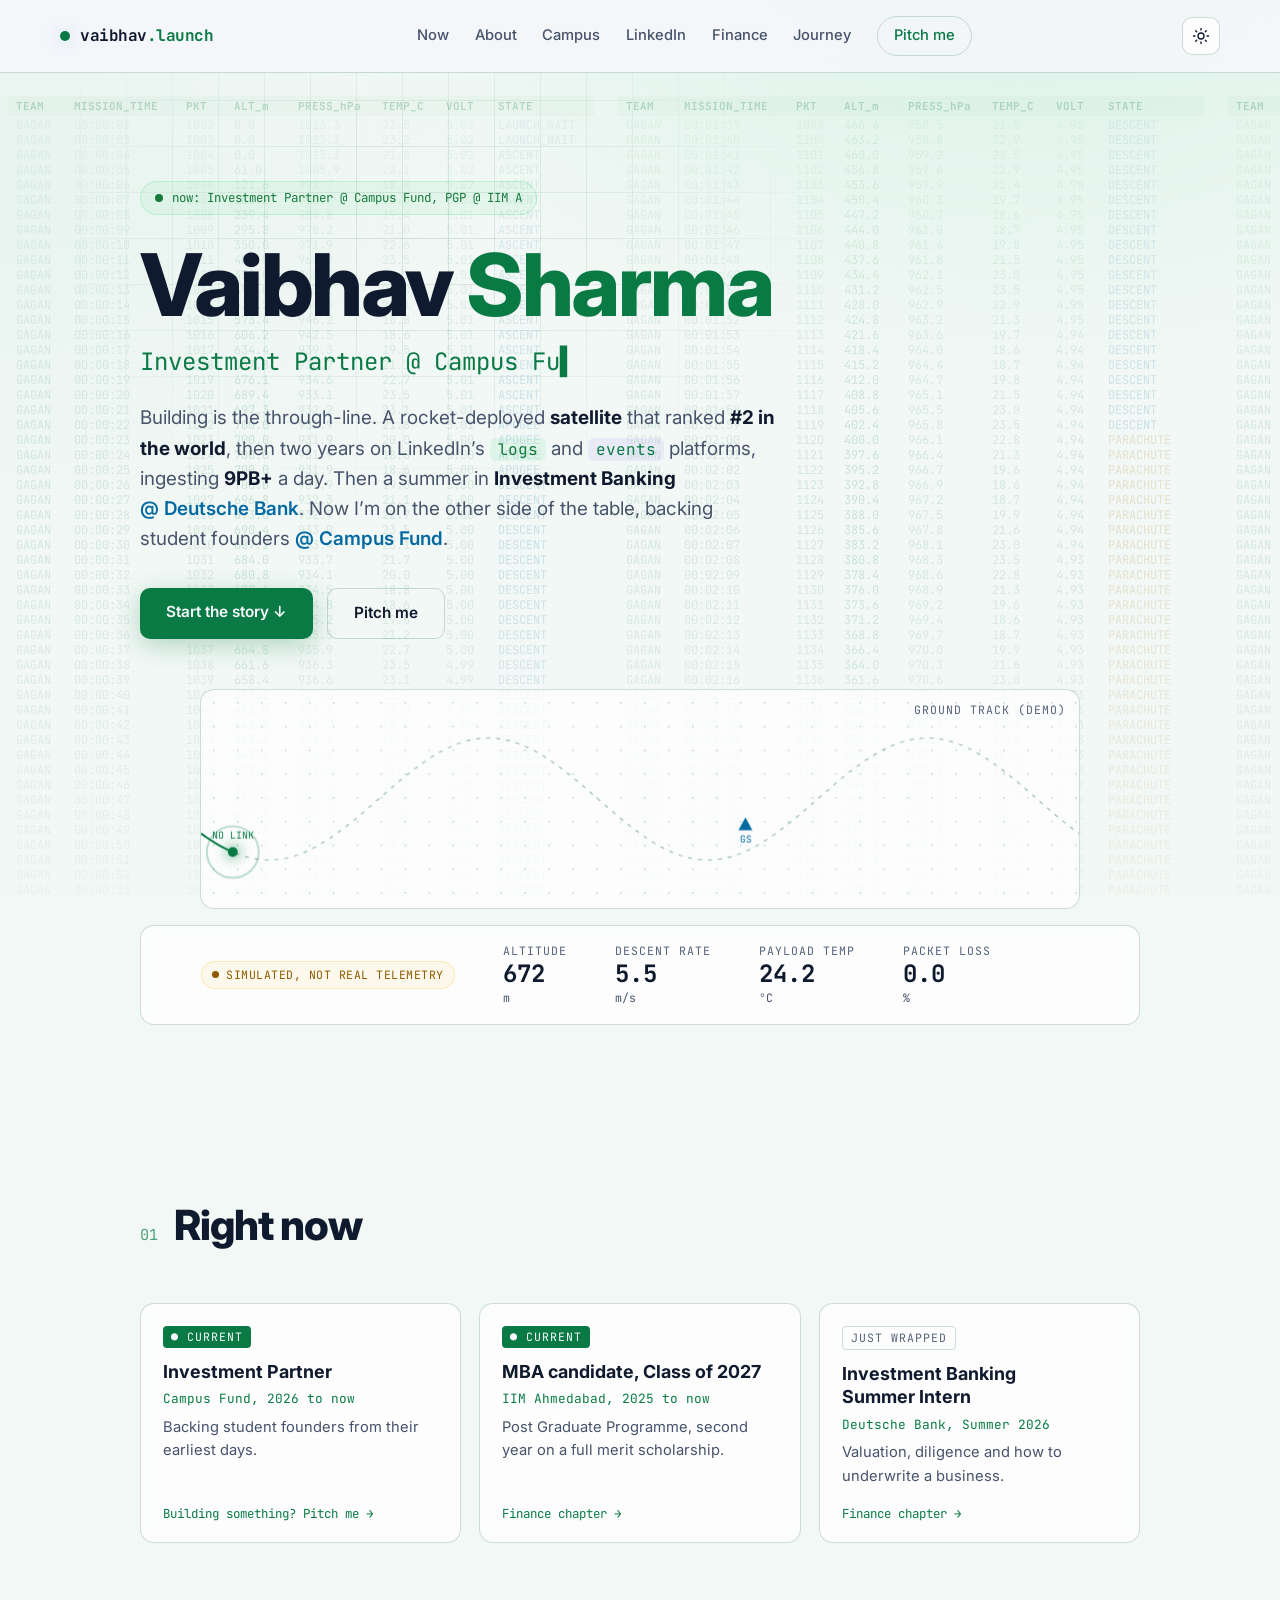
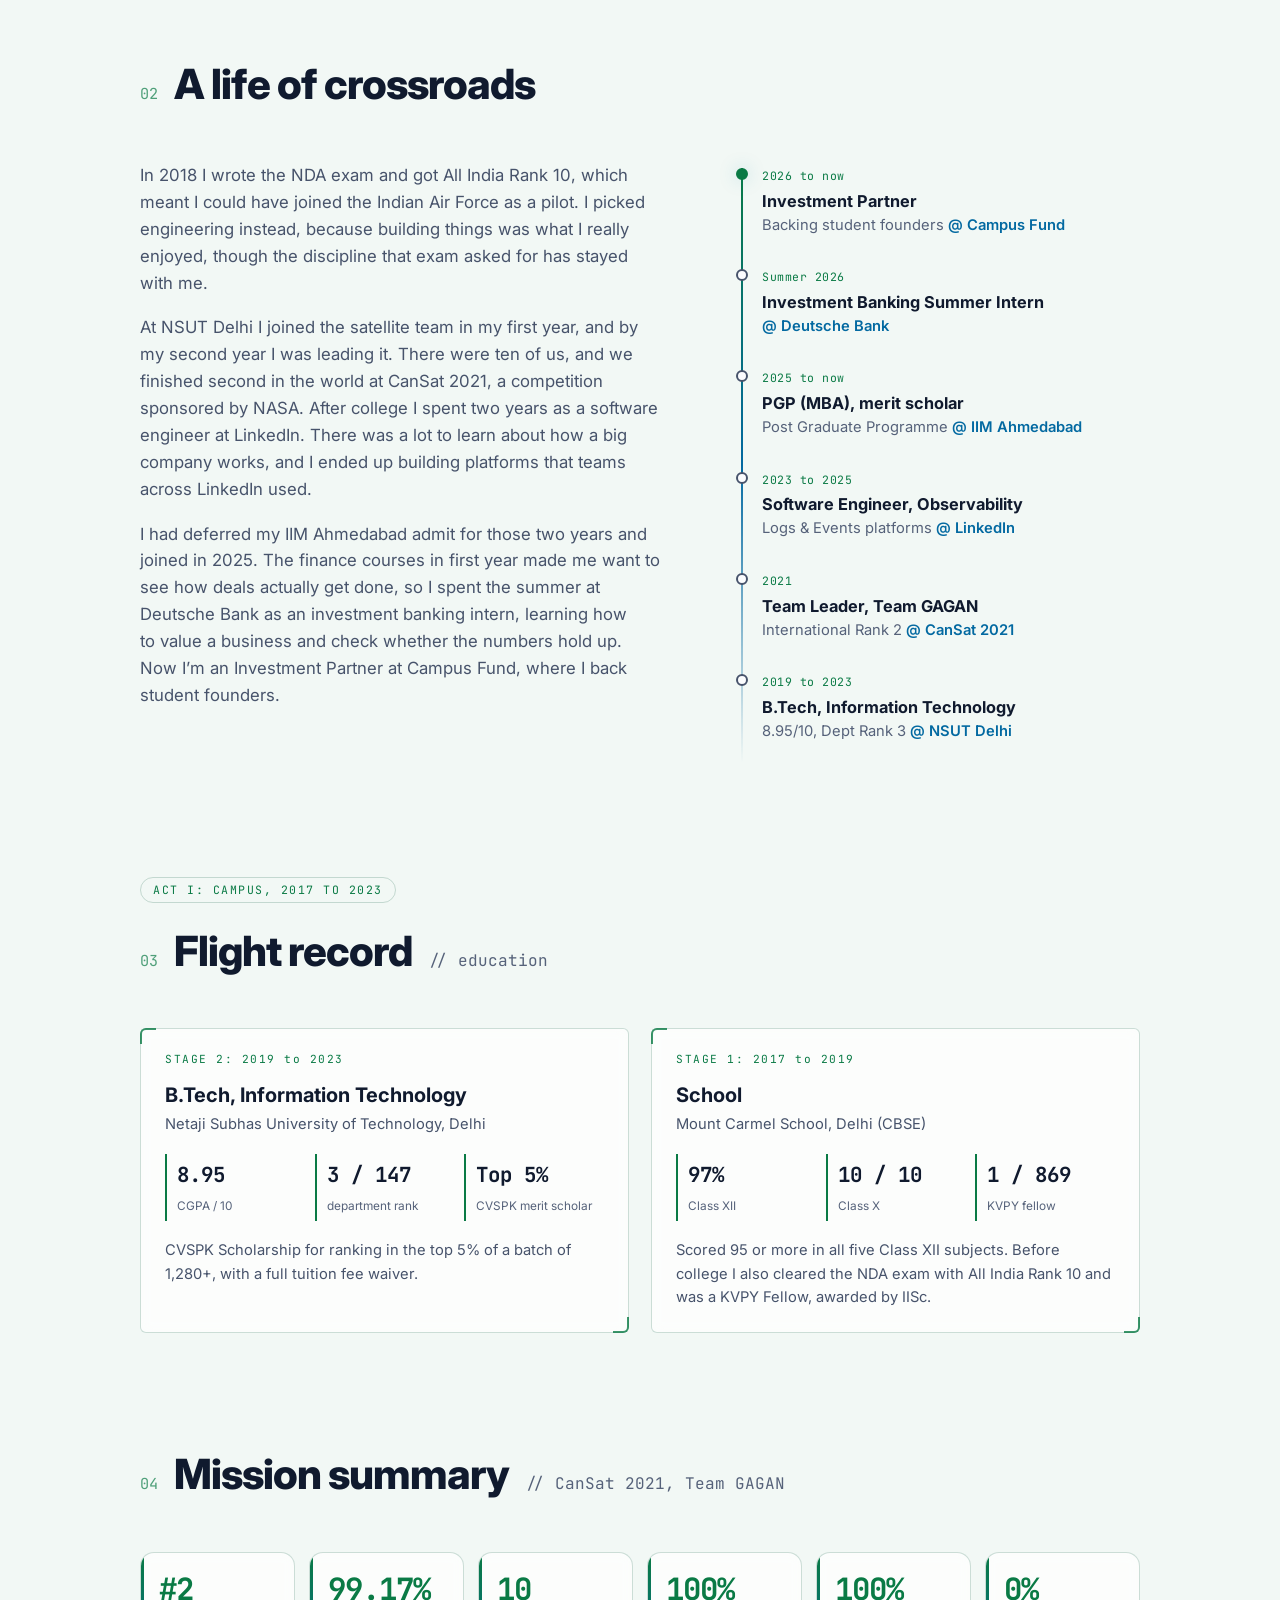
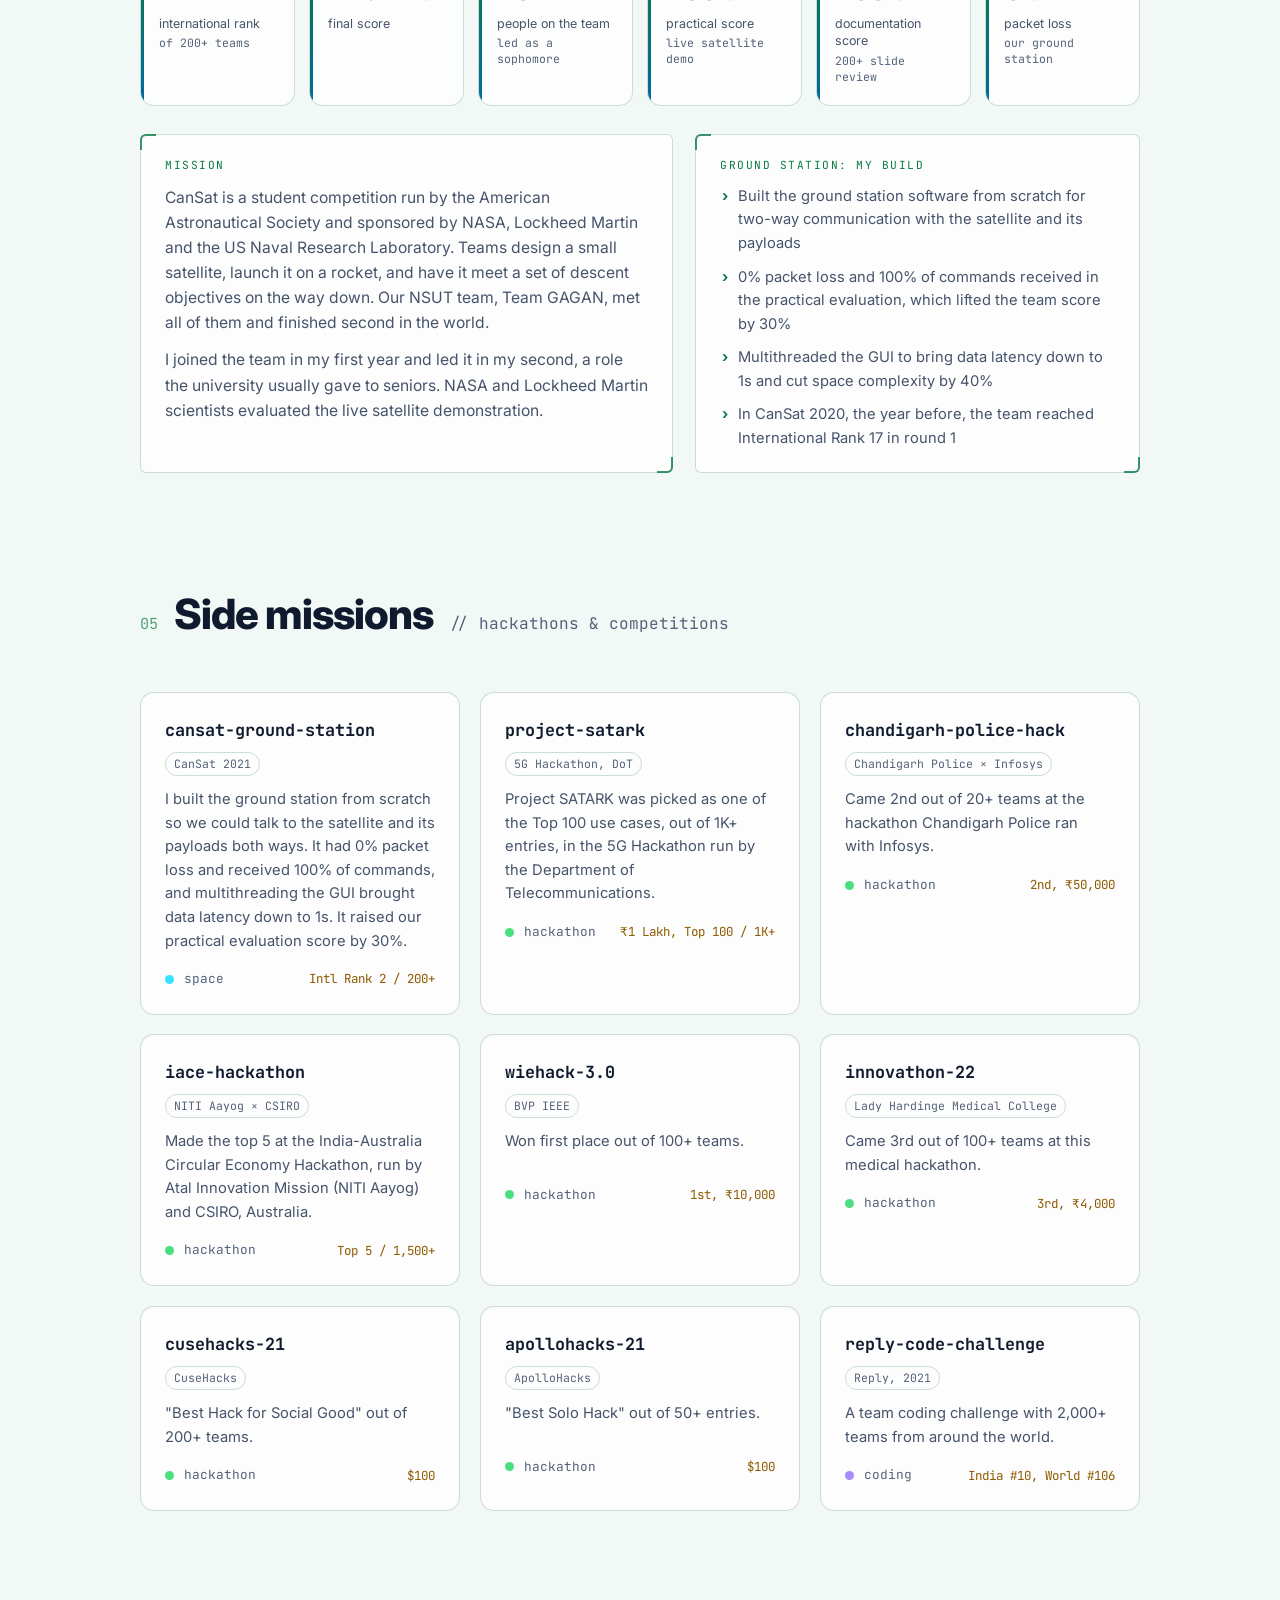
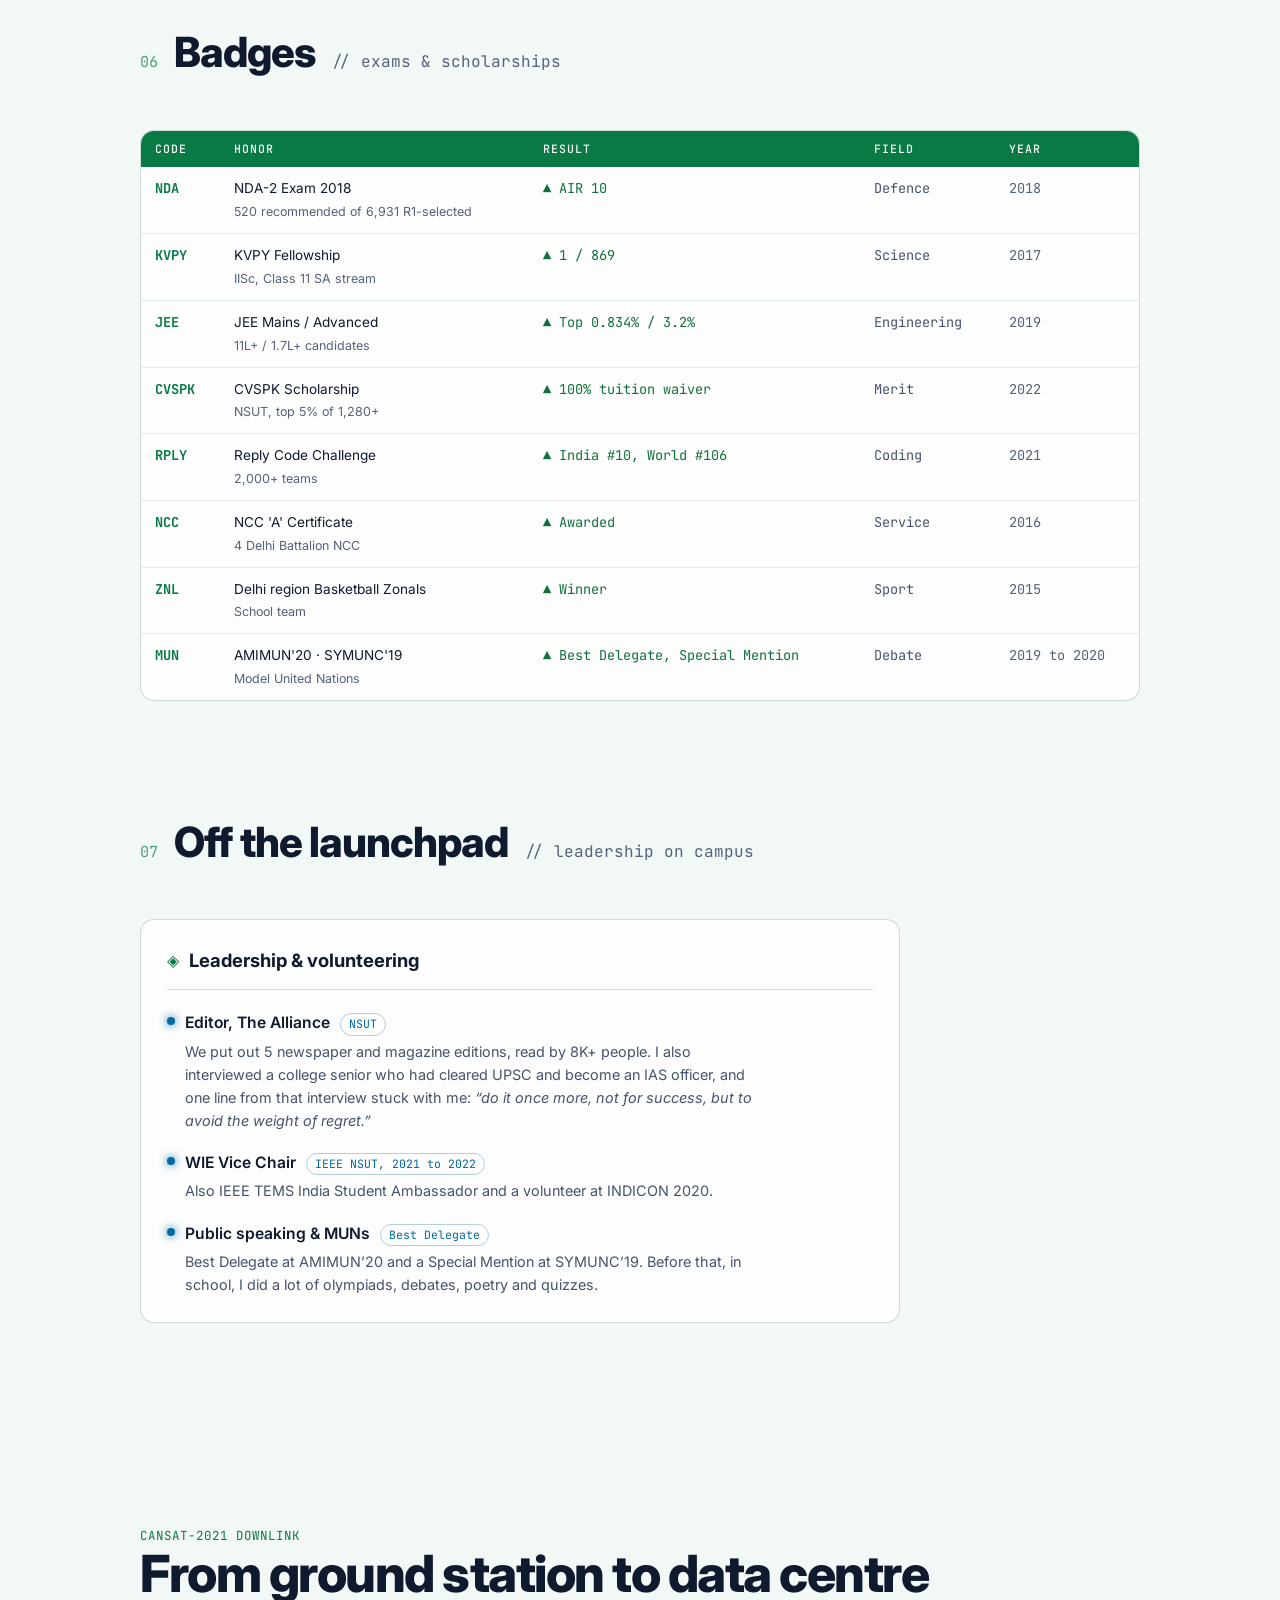
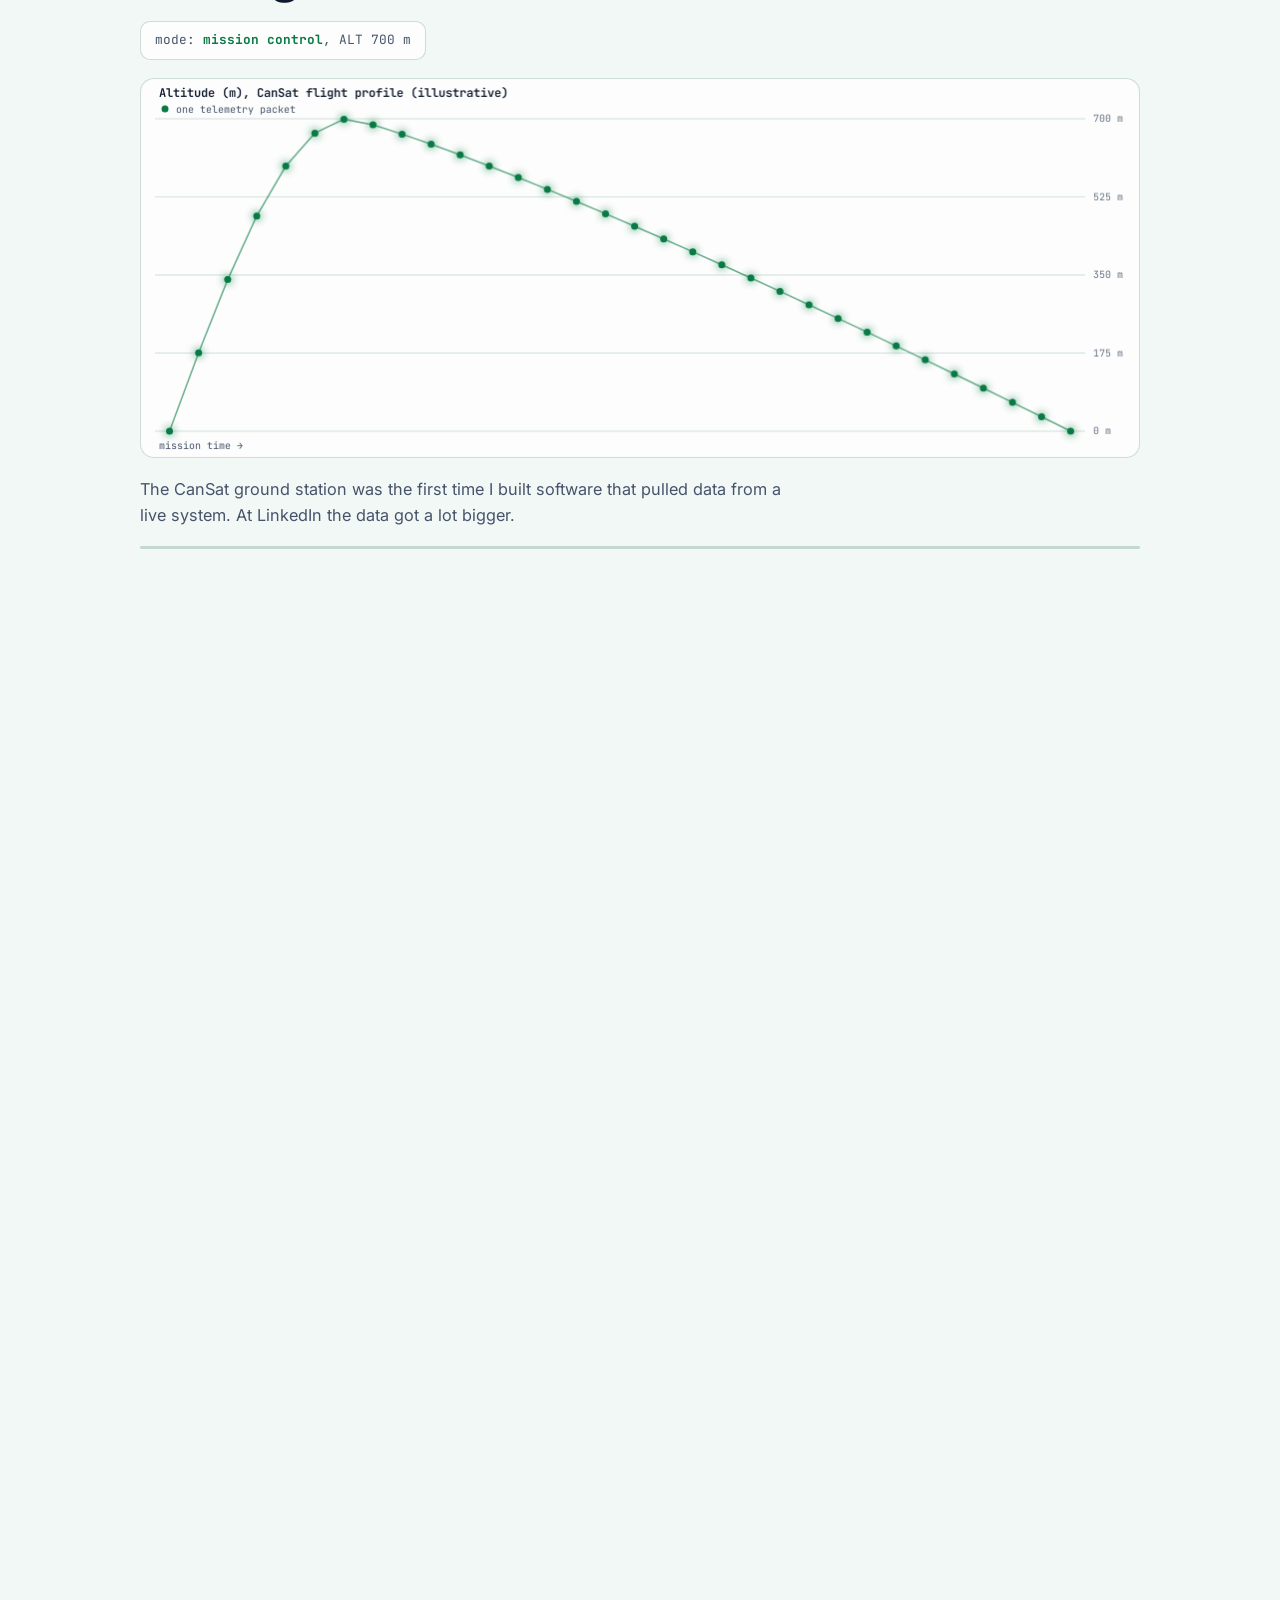
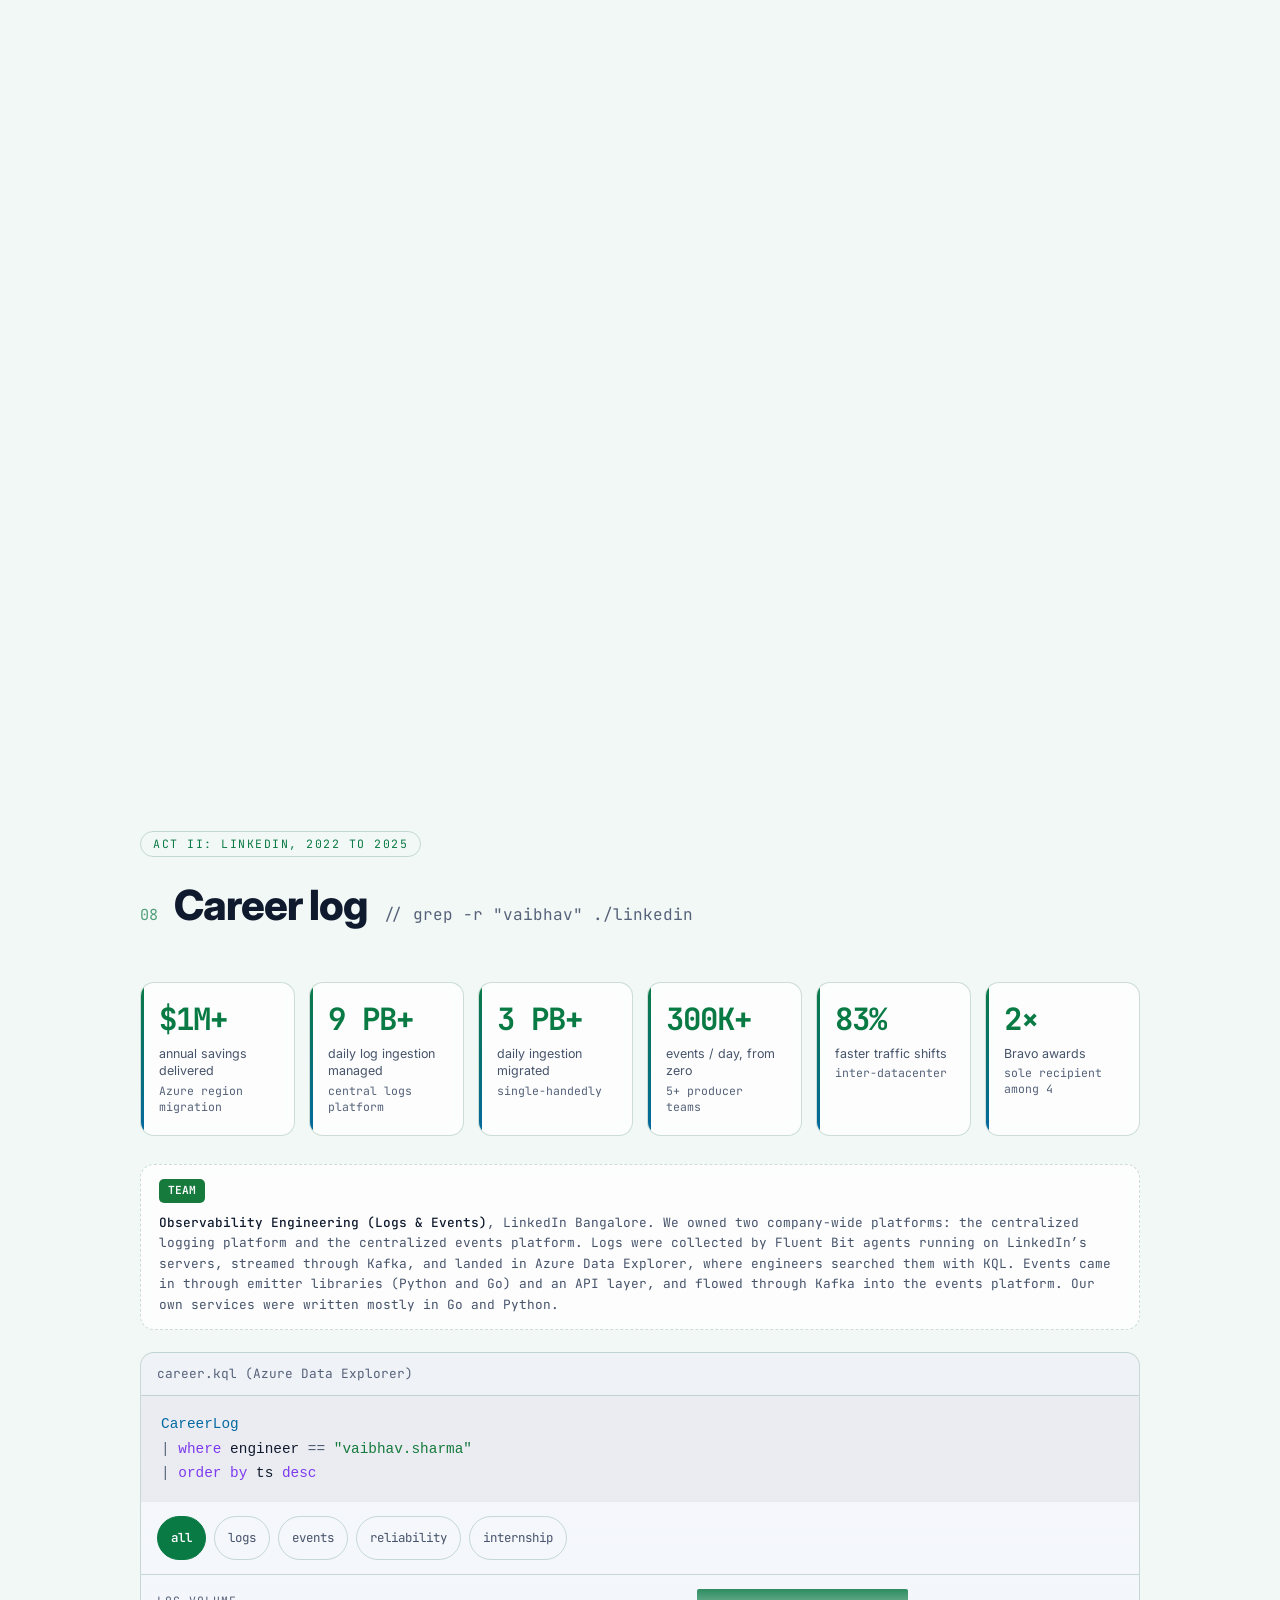
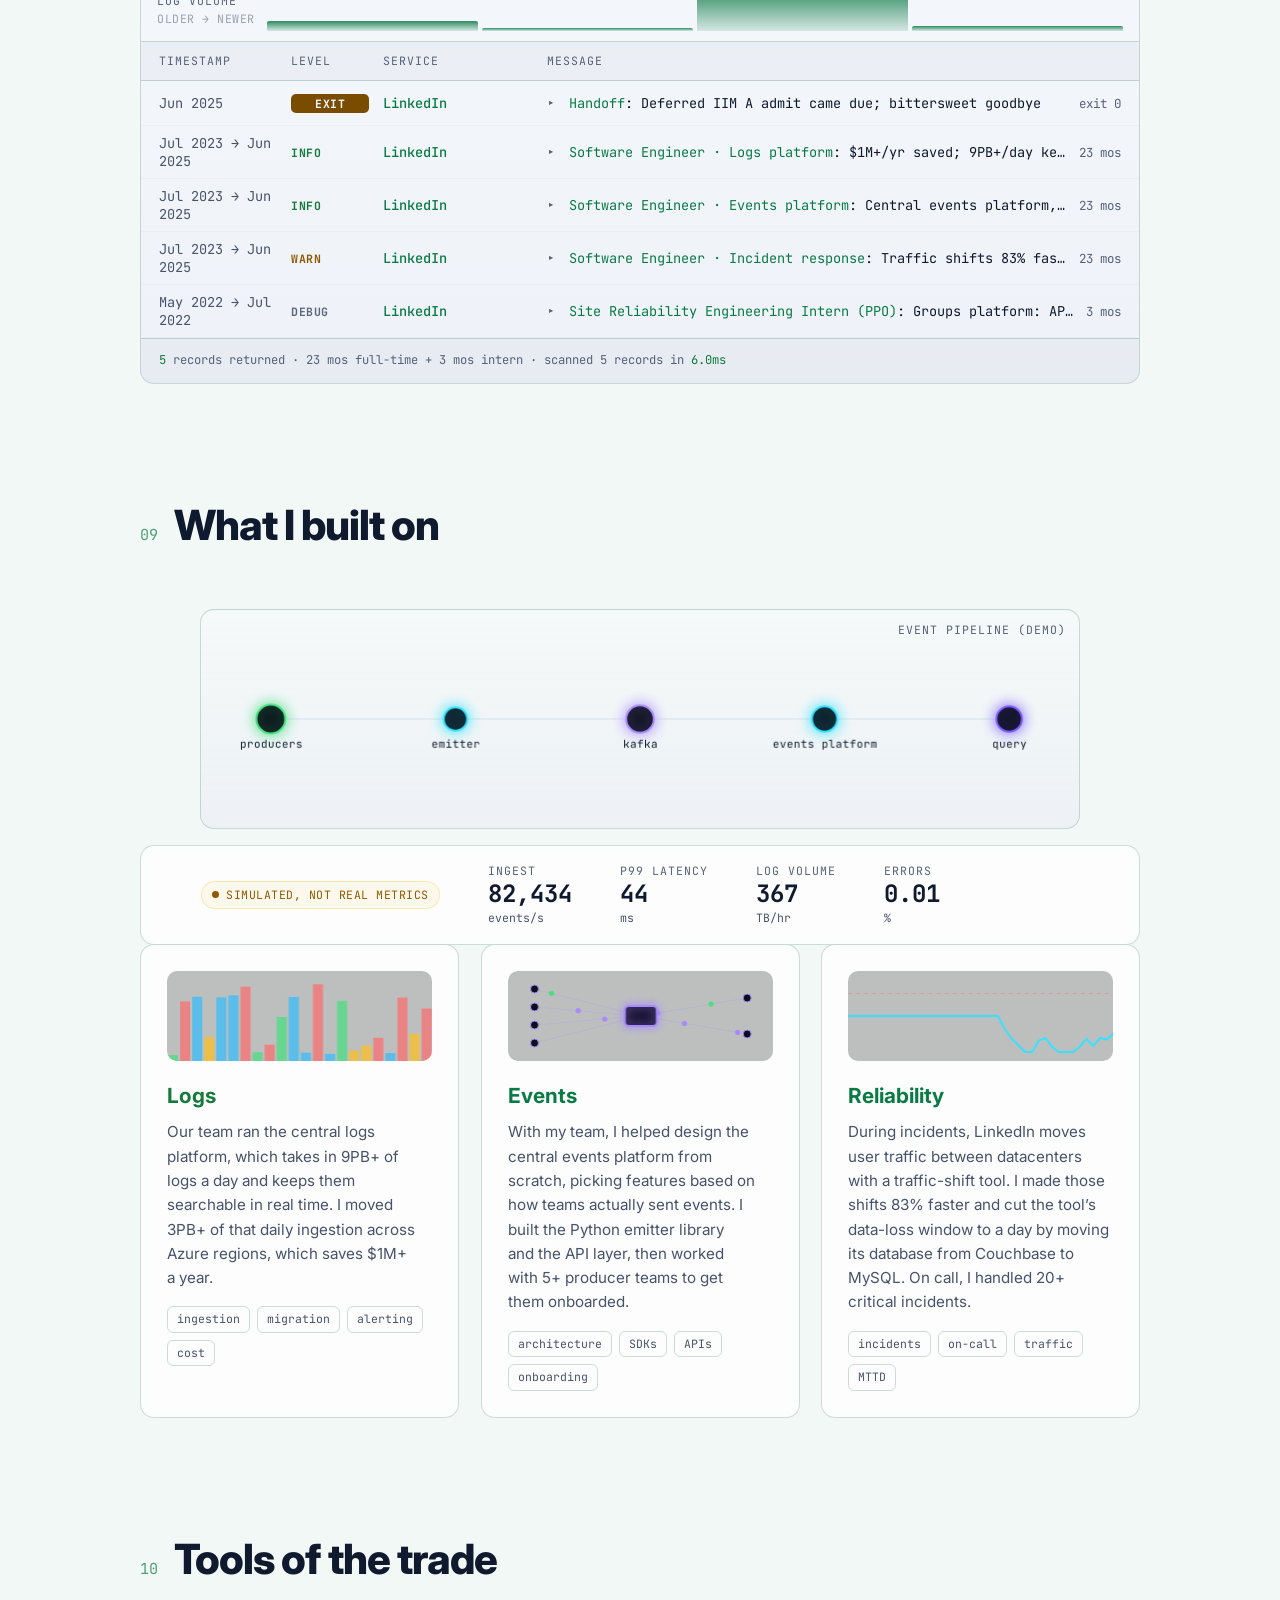
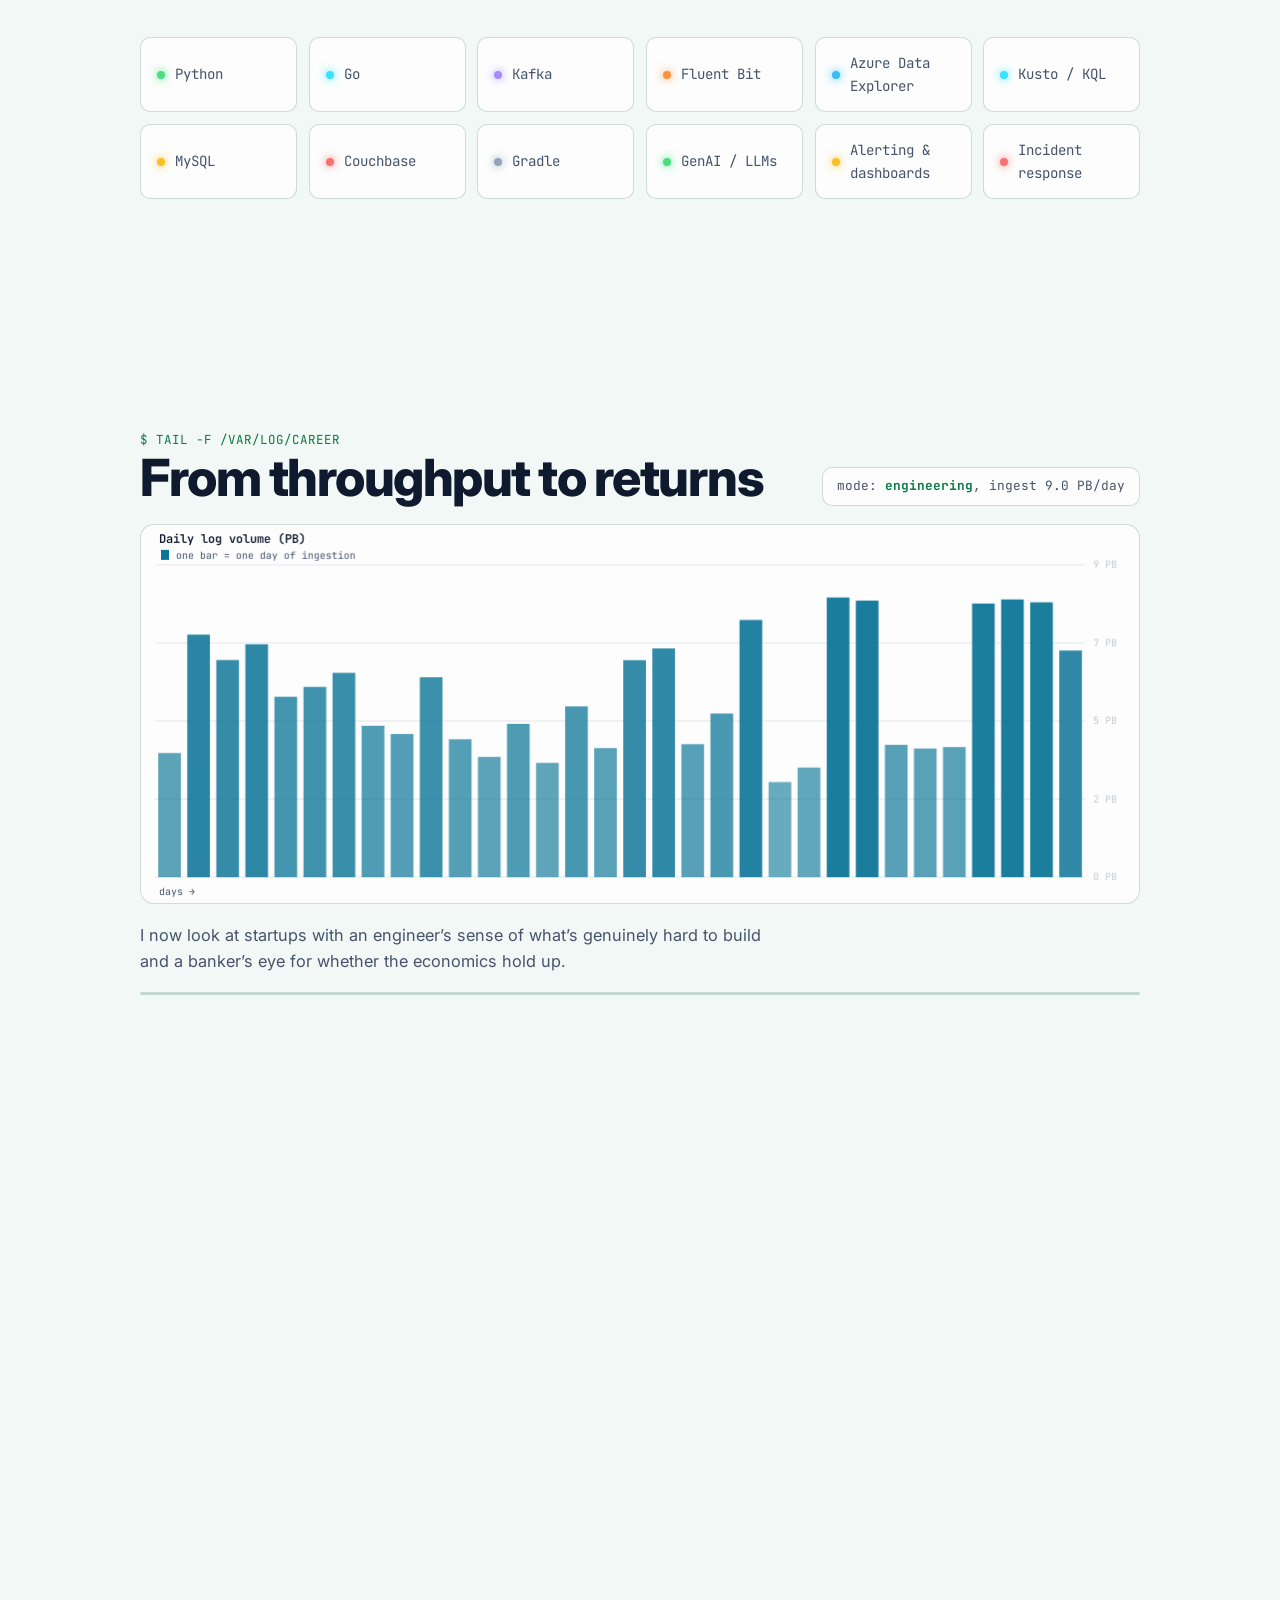
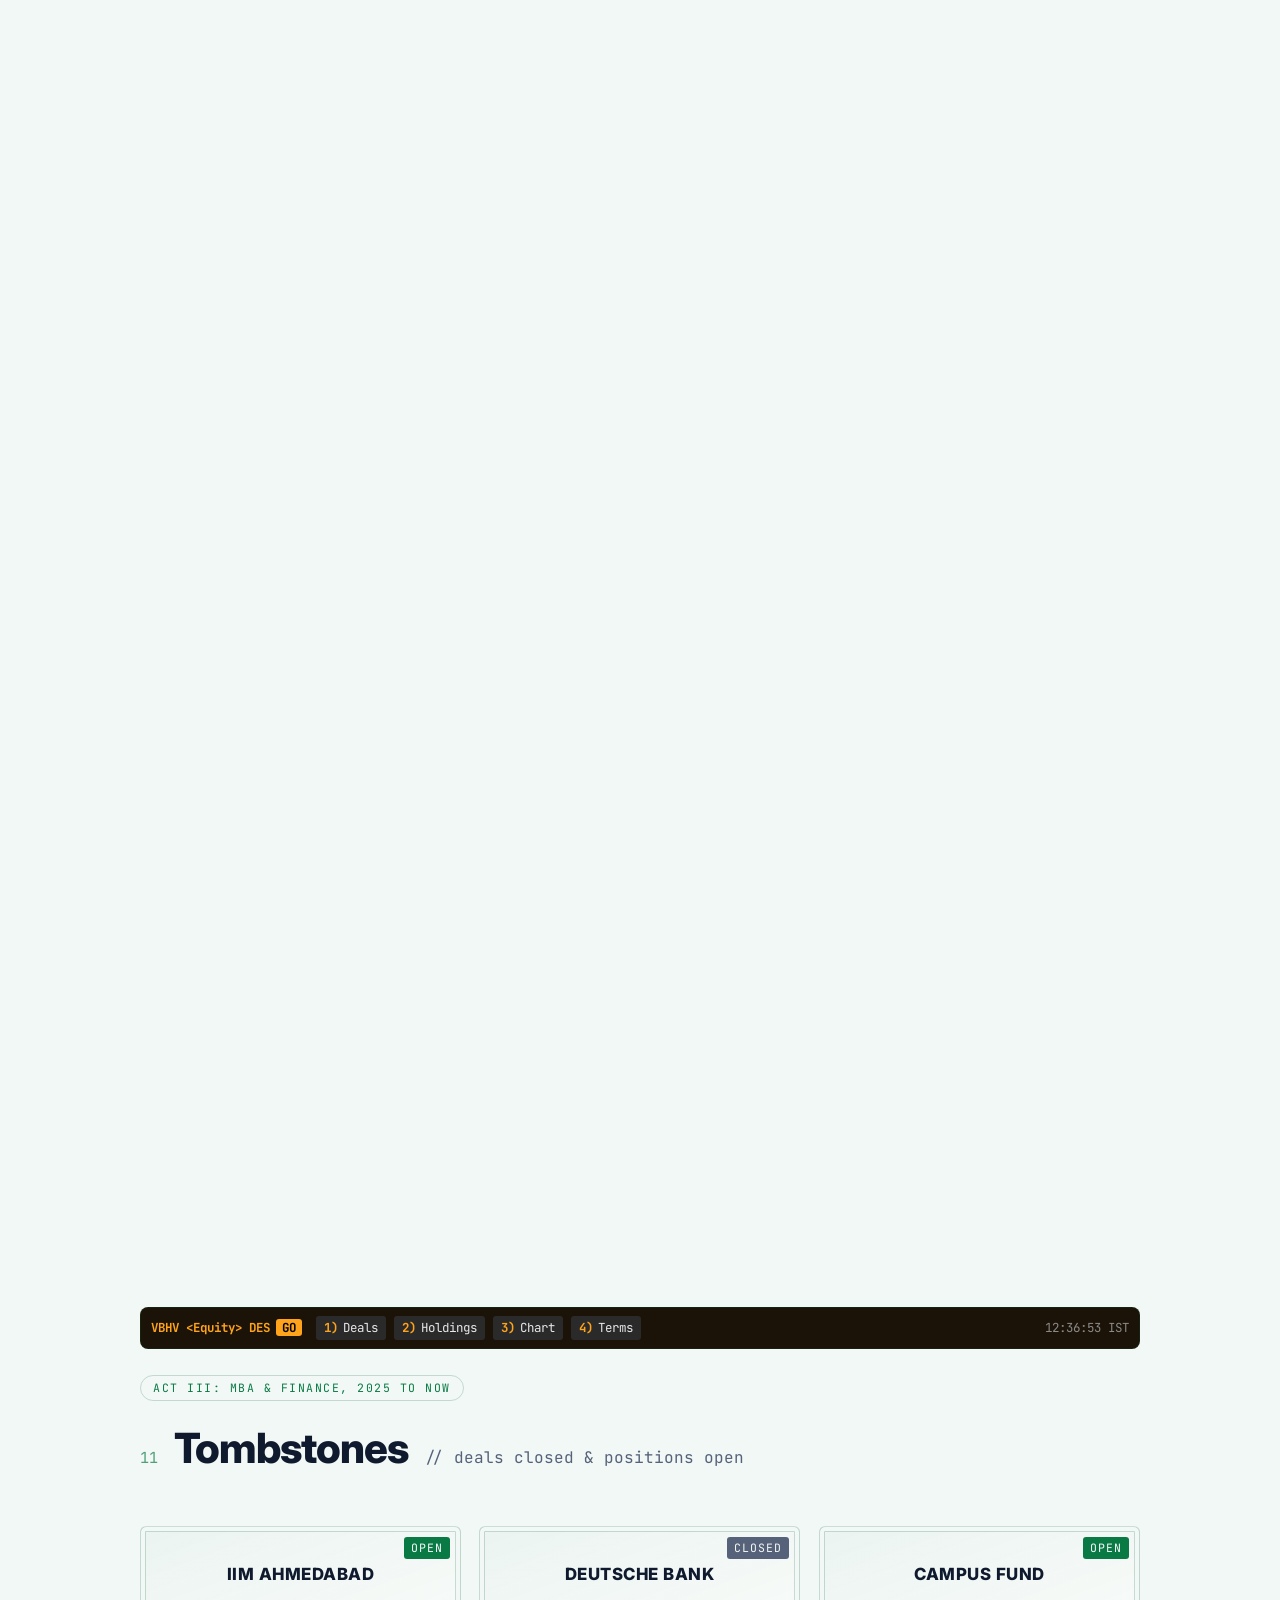
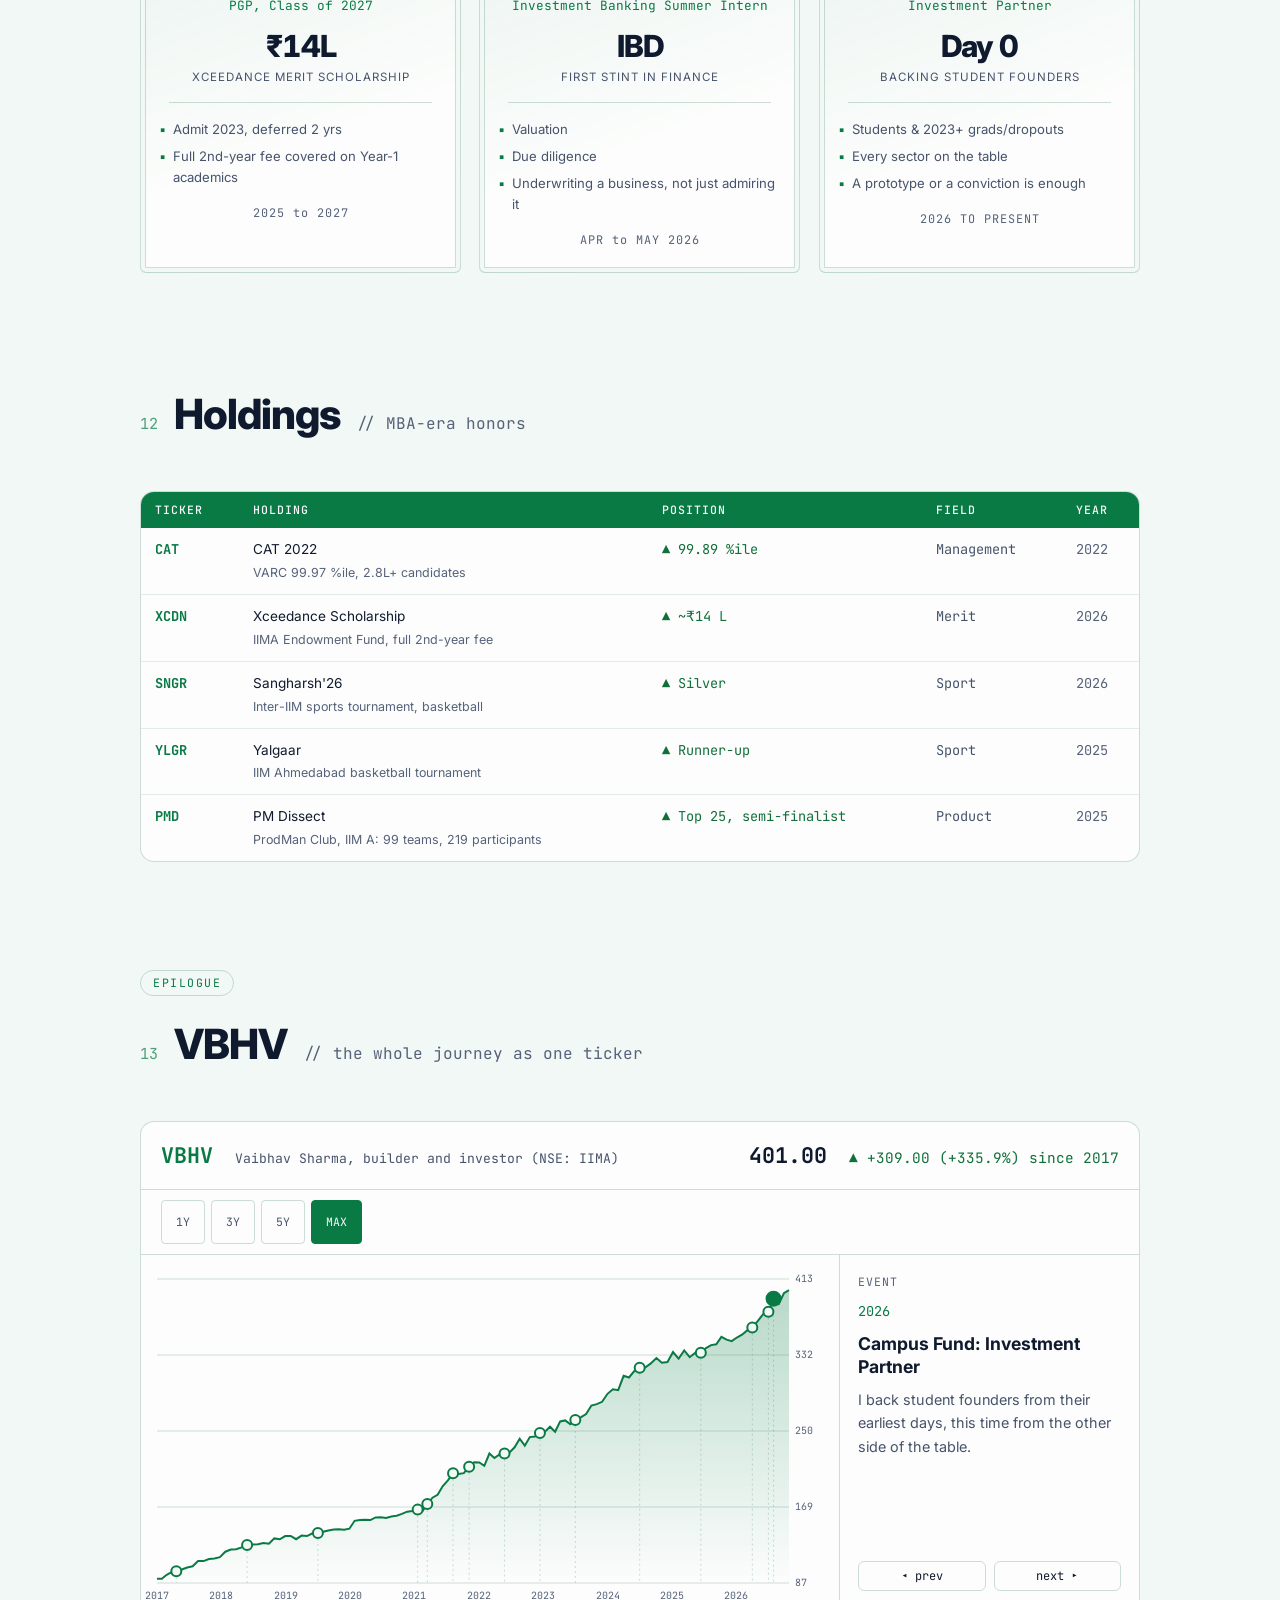
==== commit 729ad18a: "Content trims, stronger light-mode backgrounds, split hackathon cards - CVSPK: full tuition fee waiv" ====
--- a/index.html
+++ b/index.html
@@ -211,7 +211,7 @@
             <div><b>3 / 147</b><span>department rank</span></div>
             <div><b>Top 5%</b><span>CVSPK merit scholar</span></div>
           </div>
-          <p>CVSPK Scholarship for ranking in the top 5% of a batch of 1,280+, which waived my tuition fully in two of my four years.</p>
+          <p>CVSPK Scholarship for ranking in the top 5% of a batch of 1,280+, with a full tuition fee waiver.</p>
         </article>
         <article class="hud edu-card">
           <div class="hud-k">STAGE 1: 2017 to 2019</div>
@@ -303,7 +303,7 @@
       </div>
     </section>
 
-    <section id="leadership" class="section" data-variant="beyond:split">
+    <section id="leadership" class="section">
       <div class="section-head">
         <span class="section-index">06</span>
         <h2>Off the launchpad</h2>
@@ -373,10 +373,10 @@
       <div class="team-strip">
         <span class="team-key">TEAM</span>
         <span><strong>Observability Engineering (Logs &amp; Events)</strong>, LinkedIn Bangalore. We owned two company-wide
-        platforms: the centralized logging platform and the events store. Logs were collected by Fluent Bit agents running on
+        platforms: the centralized logging platform and the centralized events platform. Logs were collected by Fluent Bit agents running on
         LinkedIn’s servers, streamed through Kafka, and landed in Azure Data Explorer, where engineers searched them with KQL.
         Events came in through emitter libraries (Python and Go) and an API layer, and flowed through Kafka into the events
-        store. Our own services were written mostly in Go and Python.</span>
+        platform. Our own services were written mostly in Go and Python.</span>
       </div>
 
       <div class="explorer">
@@ -628,39 +628,6 @@
     </section>
 
     <!-- BEYOND -->
-    <section id="community" class="section">
-      <div class="section-head">
-        <span class="section-index fin-index">09</span>
-        <h2>Beyond the desk</h2>
-      </div>
-      <div class="beyond-grid four" id="beyond-grid">
-        <div class="beyond-panel">
-          <h3 class="beyond-title"><span class="beyond-ico">◉</span> On the court</h3>
-          <ul class="beyond-list">
-            <li><div class="bl-head"><span class="bl-role">Silver, Sangharsh’26</span><span class="bl-org">IIM A</span></div><p>Basketball at the inter-IIM sports tournament. Between all the deadlines, the court stayed a constant.</p></li>
-            <li><div class="bl-head"><span class="bl-role">Runner-up, Yalgaar</span><span class="bl-org">IIM A, 2025</span></div><p>Basketball tournament at IIM Ahmedabad.</p></li>
-            <li><div class="bl-head"><span class="bl-role">Winner, Freshers tournament</span><span class="bl-org">NSUT, 2019</span></div><p>Before college I also won the Delhi region Basketball Zonals in 2015 and earned an NCC 'A' Certificate.</p></li>
-          </ul>
-        </div>
-        <div class="beyond-panel">
-          <h3 class="beyond-title"><span class="beyond-ico">▲</span> On the trail</h3>
-          <ul class="beyond-list">
-            <li><div class="bl-head"><span class="bl-role">Hidimba Devi snow trek</span><span class="bl-org">Manali</span></div><p>My first snow trek.</p></li>
-            <li><div class="bl-head"><span class="bl-role">Kedarnath</span><span class="bl-org">Uttarakhand</span></div><p>What stayed with me was a roadside stop on the way up, where the cook made food with real care for strangers walking to the temple.</p></li>
-            <li><div class="bl-head"><span class="bl-role">Savandurga &amp; more</span><span class="bl-org">Bangalore</span></div><p>A number of treks near Bangalore while I was working at LinkedIn.</p></li>
-          </ul>
-        </div>
-        <div class="beyond-panel">
-          <h3 class="beyond-title"><span class="beyond-ico">✦</span> On the shelf</h3>
-          <ul class="cert-list">
-            <li><span class="cert-cat">myth</span> The Mahabharata Secret series, Christopher C. Doyle</li>
-            <li><span class="cert-cat">myth</span> Shiva Trilogy, Amish Tripathi</li>
-            <li><span class="cert-cat">myth</span> Ram Chandra Series, Amish Tripathi</li>
-          </ul>
-          <p class="cert-note">I read a lot of mythological fiction, mostly by authors who take our mythology and imagine how scientific those times were.</p>
-        </div>
-      </div>
-    </section>
 
     <!-- CONTACT -->
     <section id="contact" class="section contact">
--- a/assets/css/style.css
+++ b/assets/css/style.css
@@ -968,8 +968,8 @@
 :root[data-theme="light"] .nav {
   background: color-mix(in srgb, var(--paper) 90%, transparent);
 }
-:root[data-theme="light"] #log-stream { opacity: 0.14; }
-:root[data-theme="light"] .scanline { opacity: 0.06; }
+:root[data-theme="light"] #log-stream { opacity: 0.3; }
+:root[data-theme="light"] .scanline { opacity: 0.1; }
 :root[data-theme="light"] #pipeline {
   background: linear-gradient(180deg, color-mix(in srgb, var(--sheen) 50%, transparent), color-mix(in srgb, var(--paper-2) 60%, transparent));
 }
@@ -998,7 +998,7 @@
    ========================================================= */
 #log-stream { transition: opacity 0.9s ease; }
 :root[data-mode="fin"] #log-stream { opacity: 0.18; }
-:root[data-theme="light"][data-mode="fin"] #log-stream { opacity: 0.1; }
+:root[data-theme="light"][data-mode="fin"] #log-stream { opacity: 0.22; }
 .brand-text .accent { transition: color 0.9s ease; }
 
 /* team context strip under the impact stats */
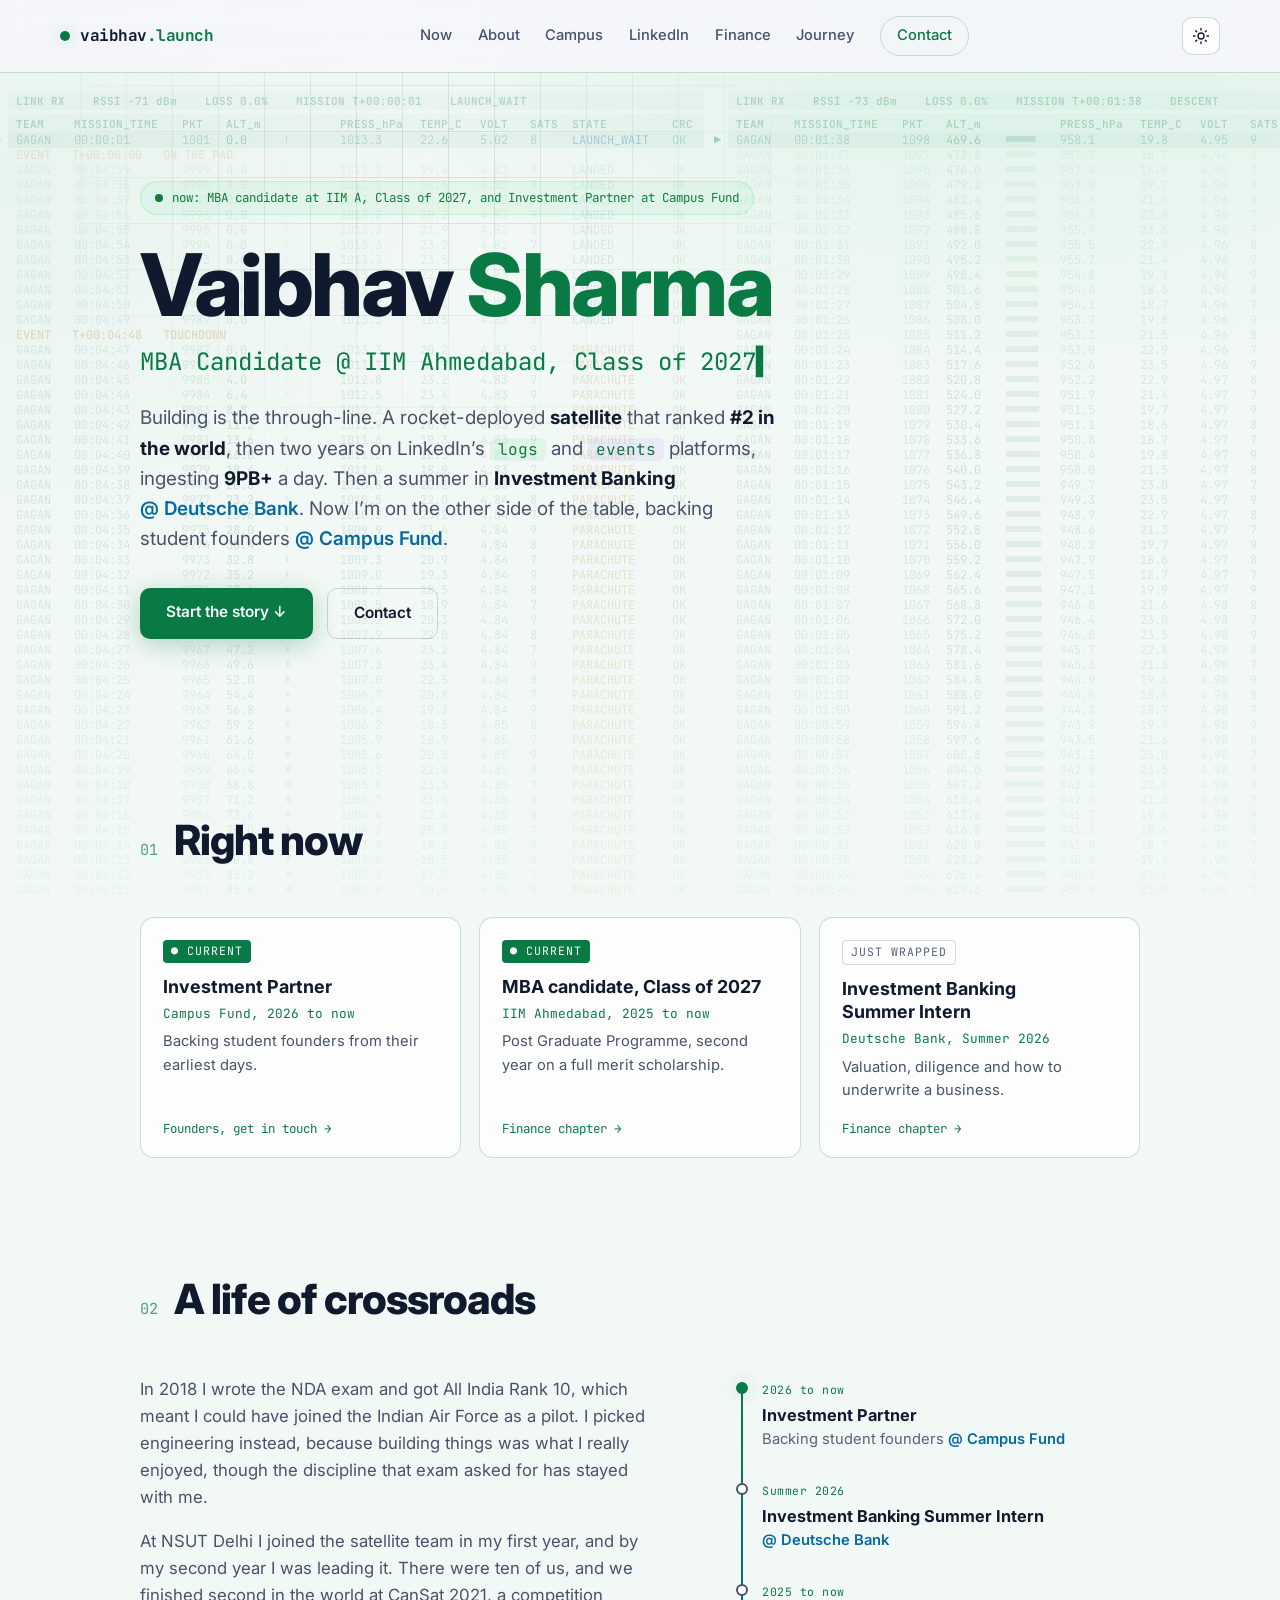
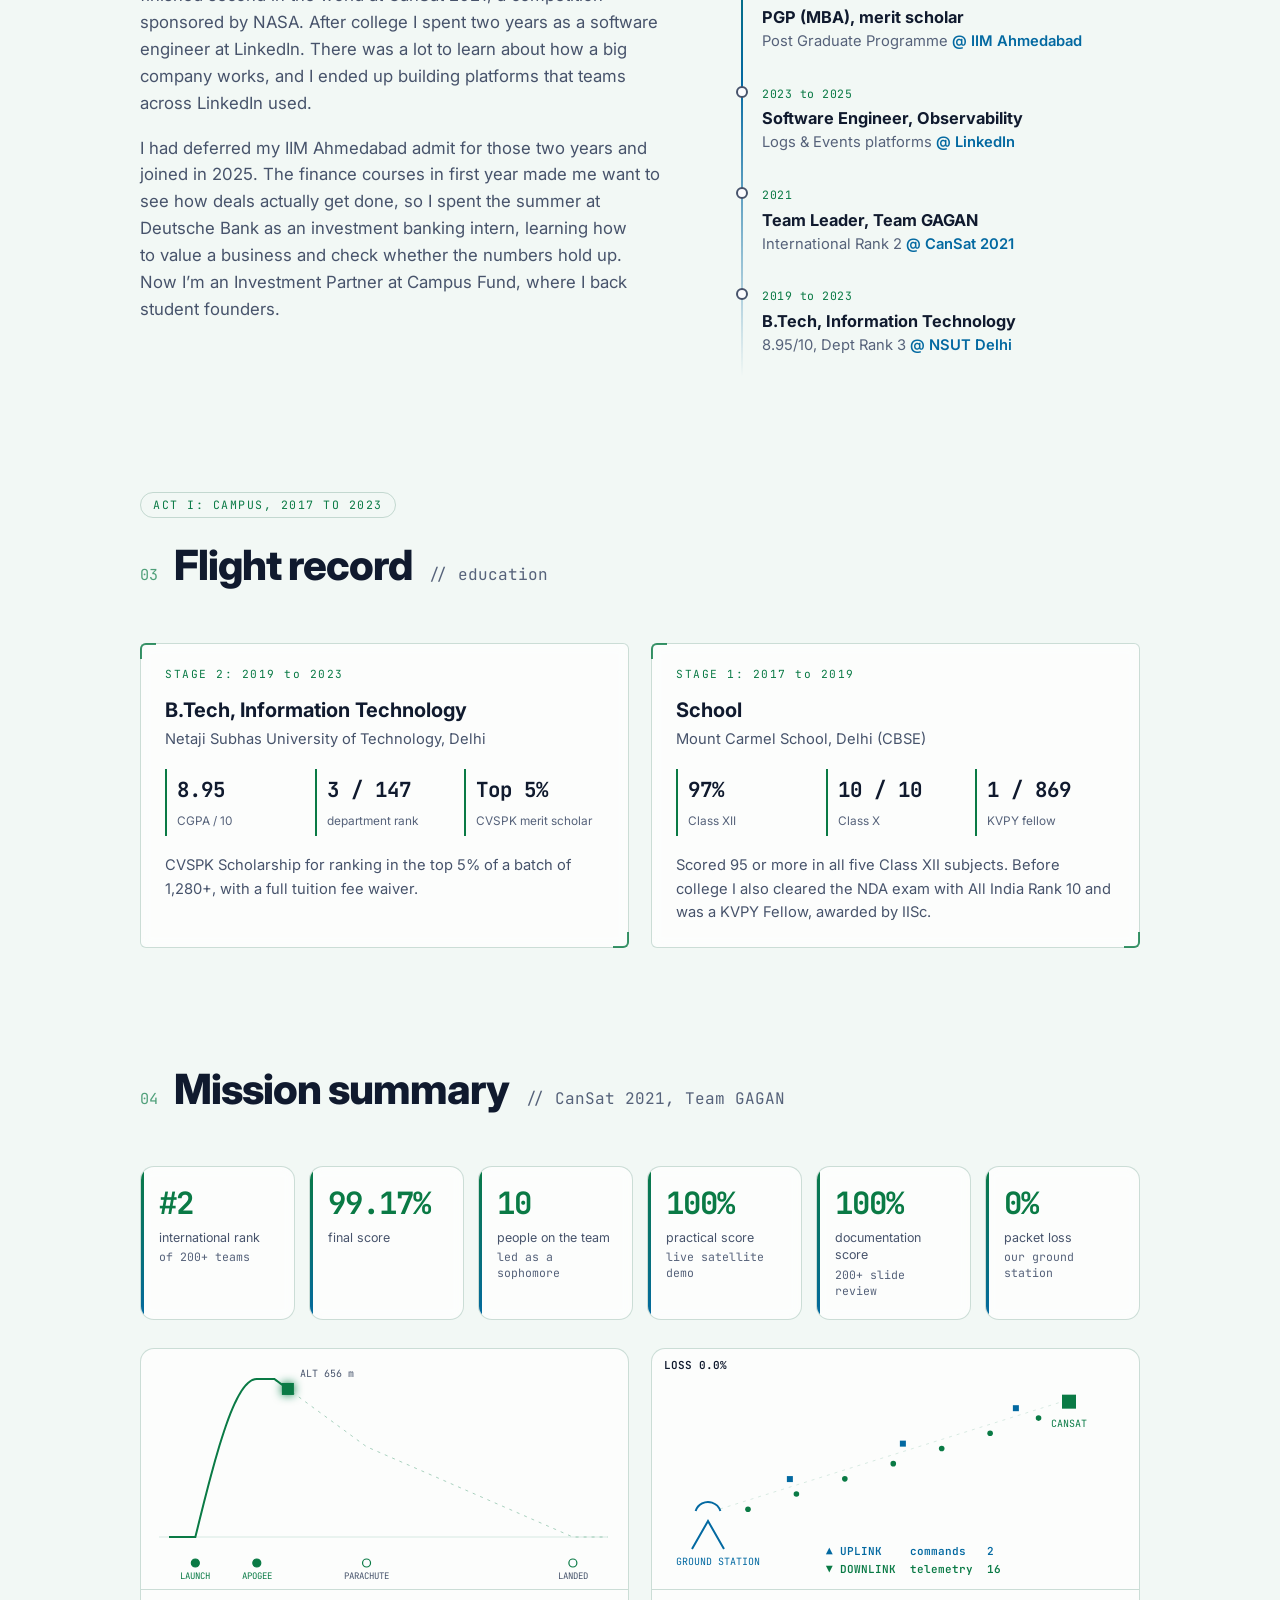
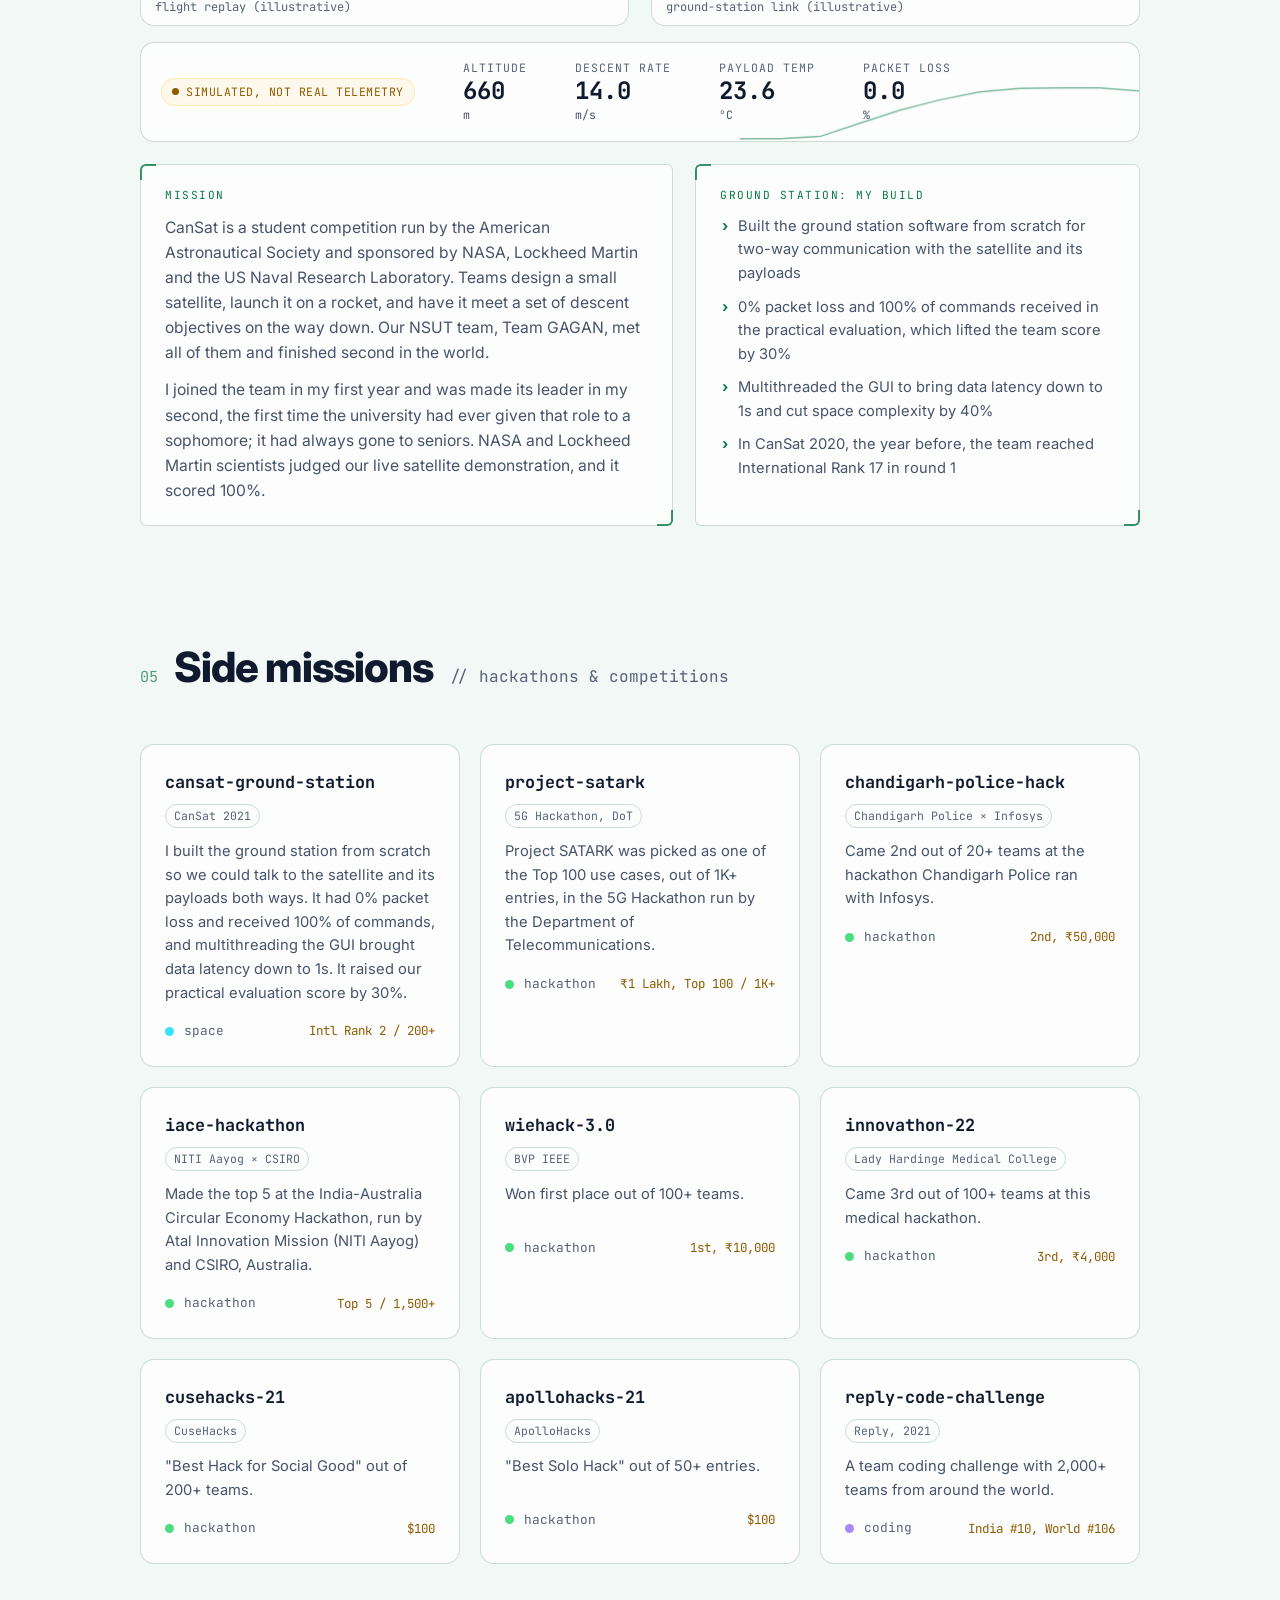
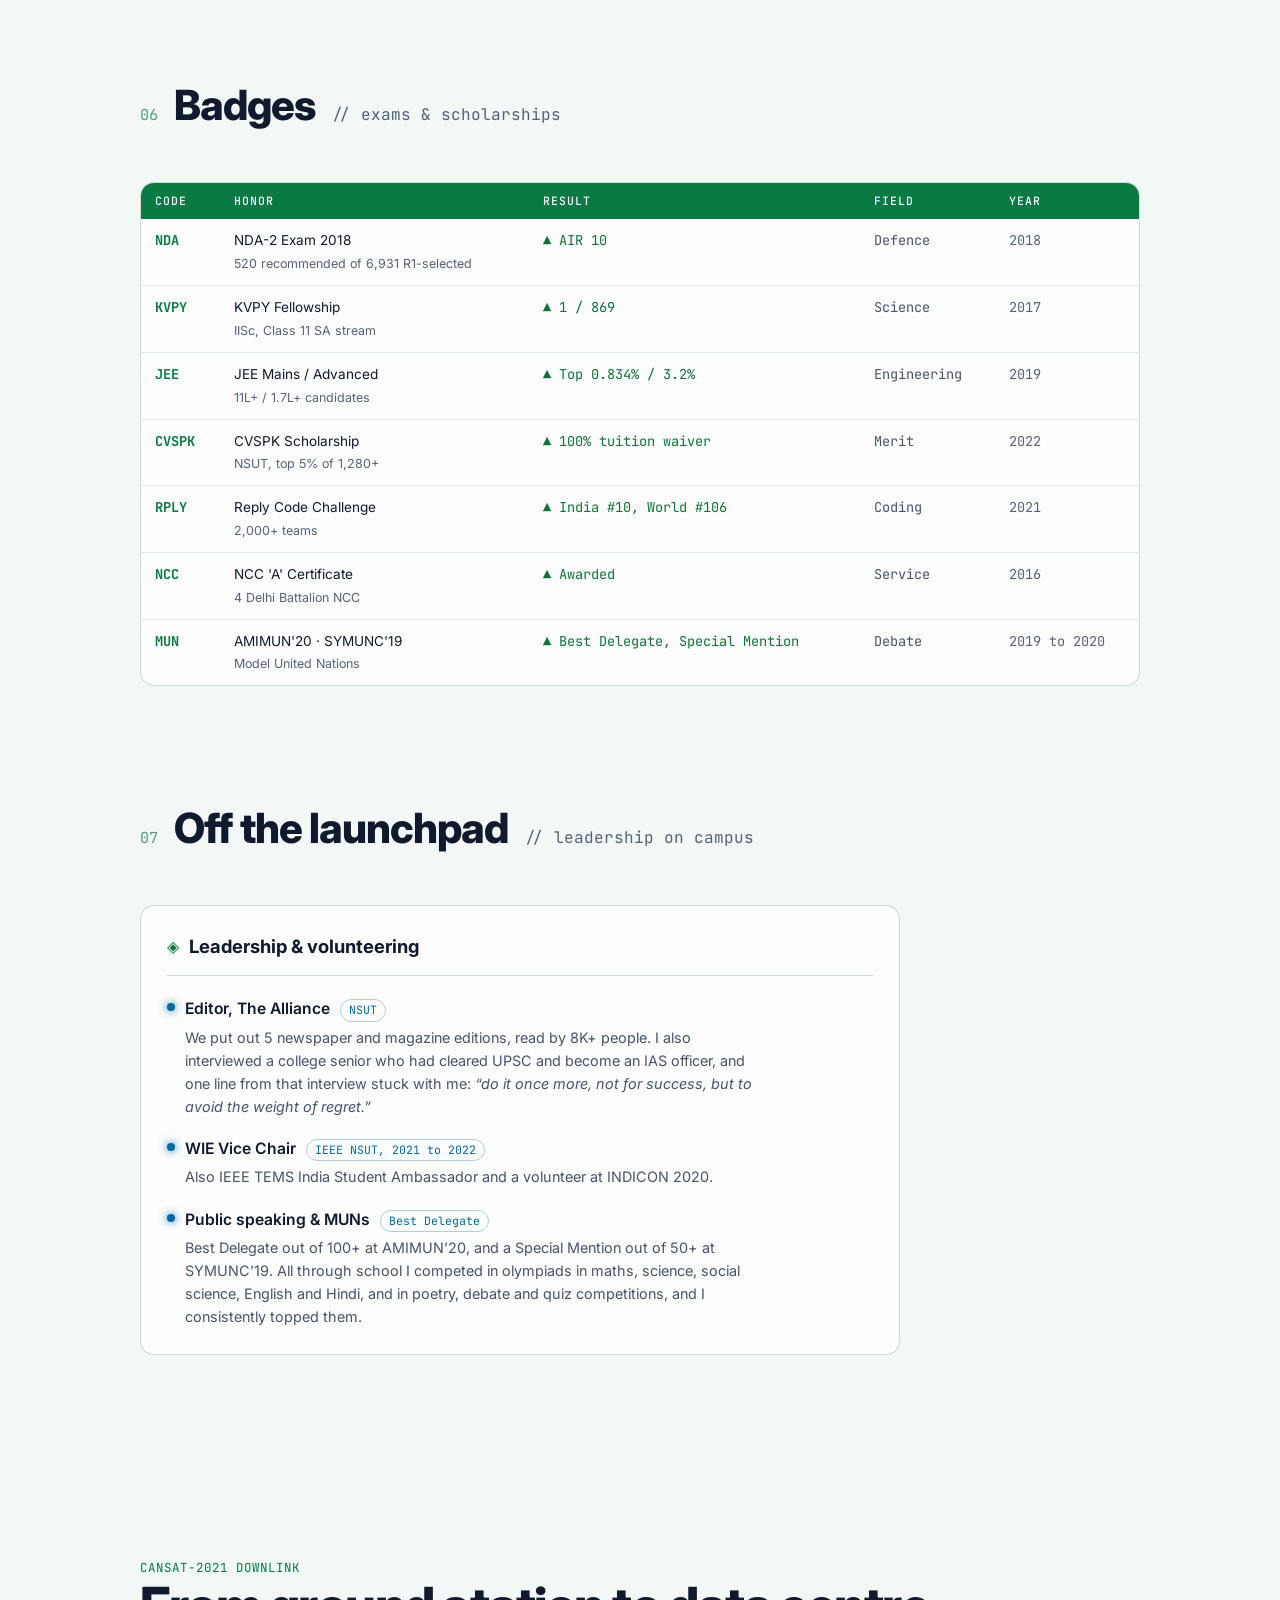
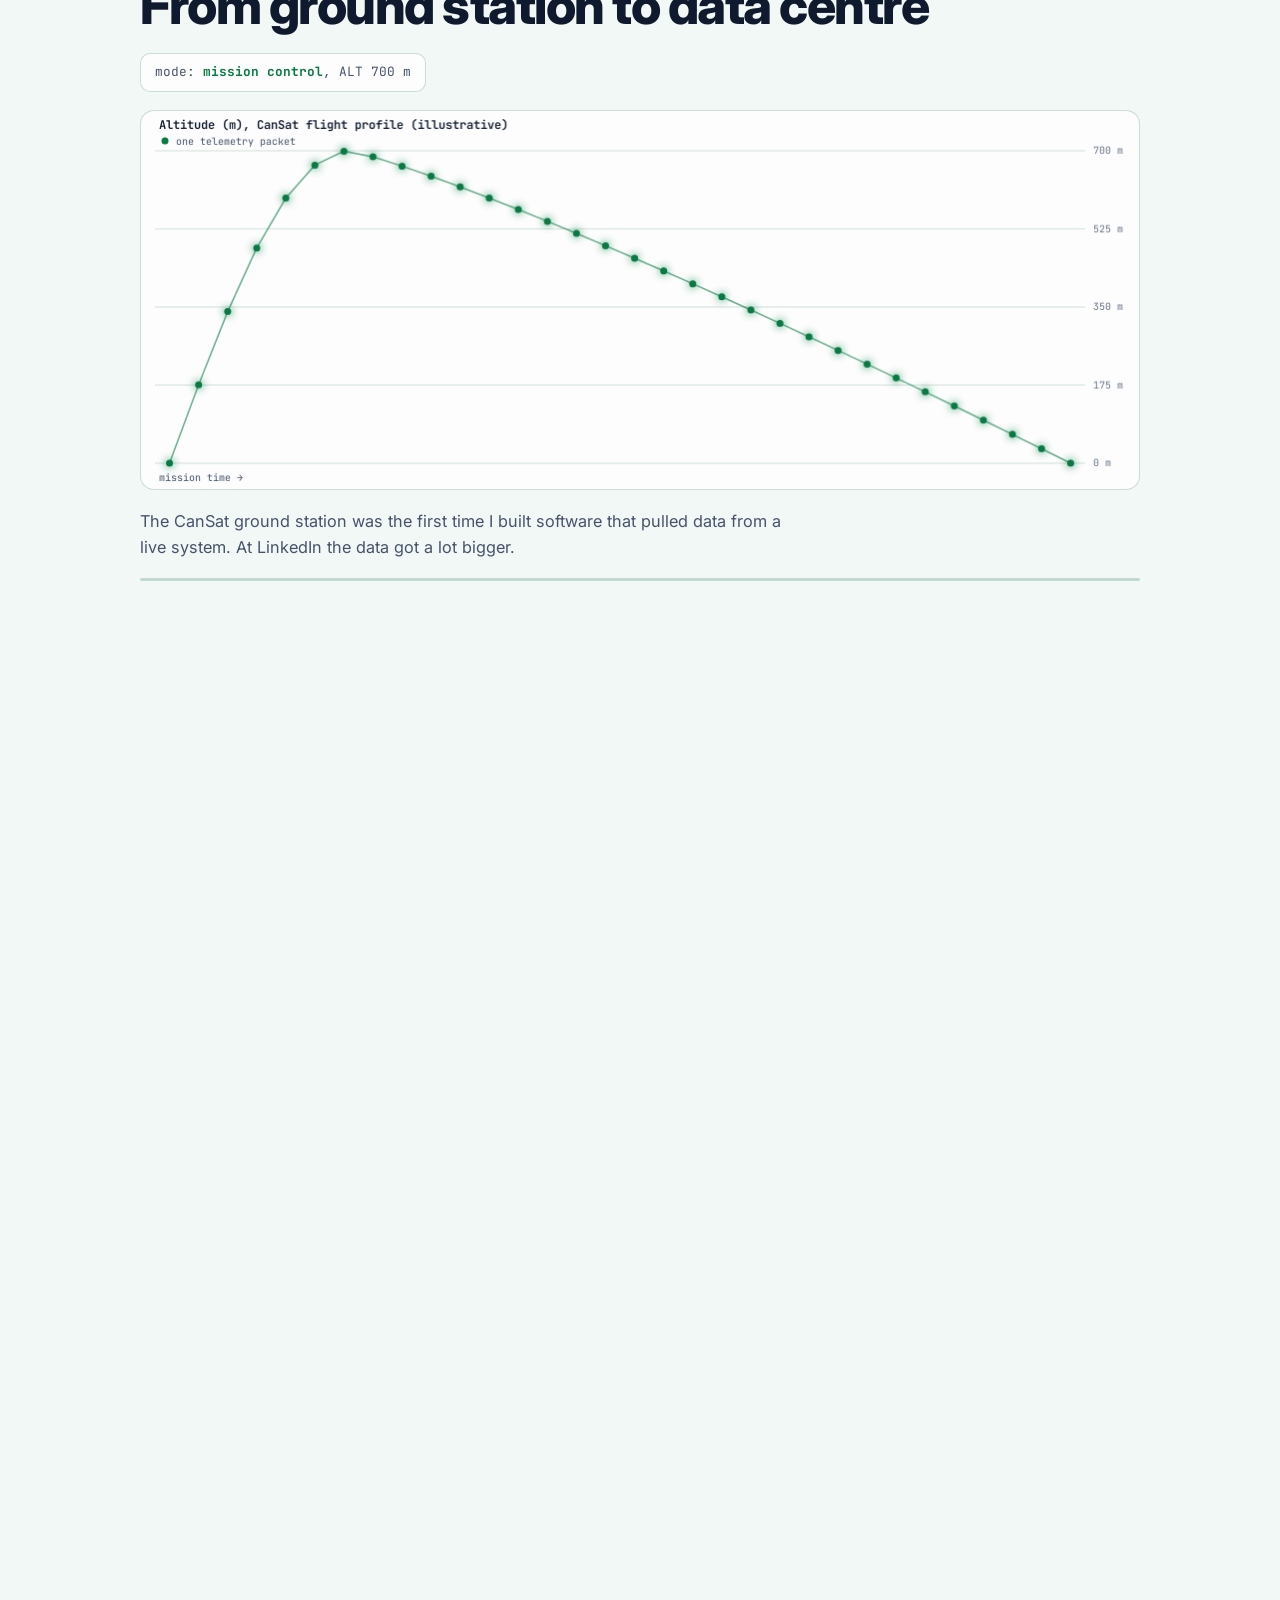
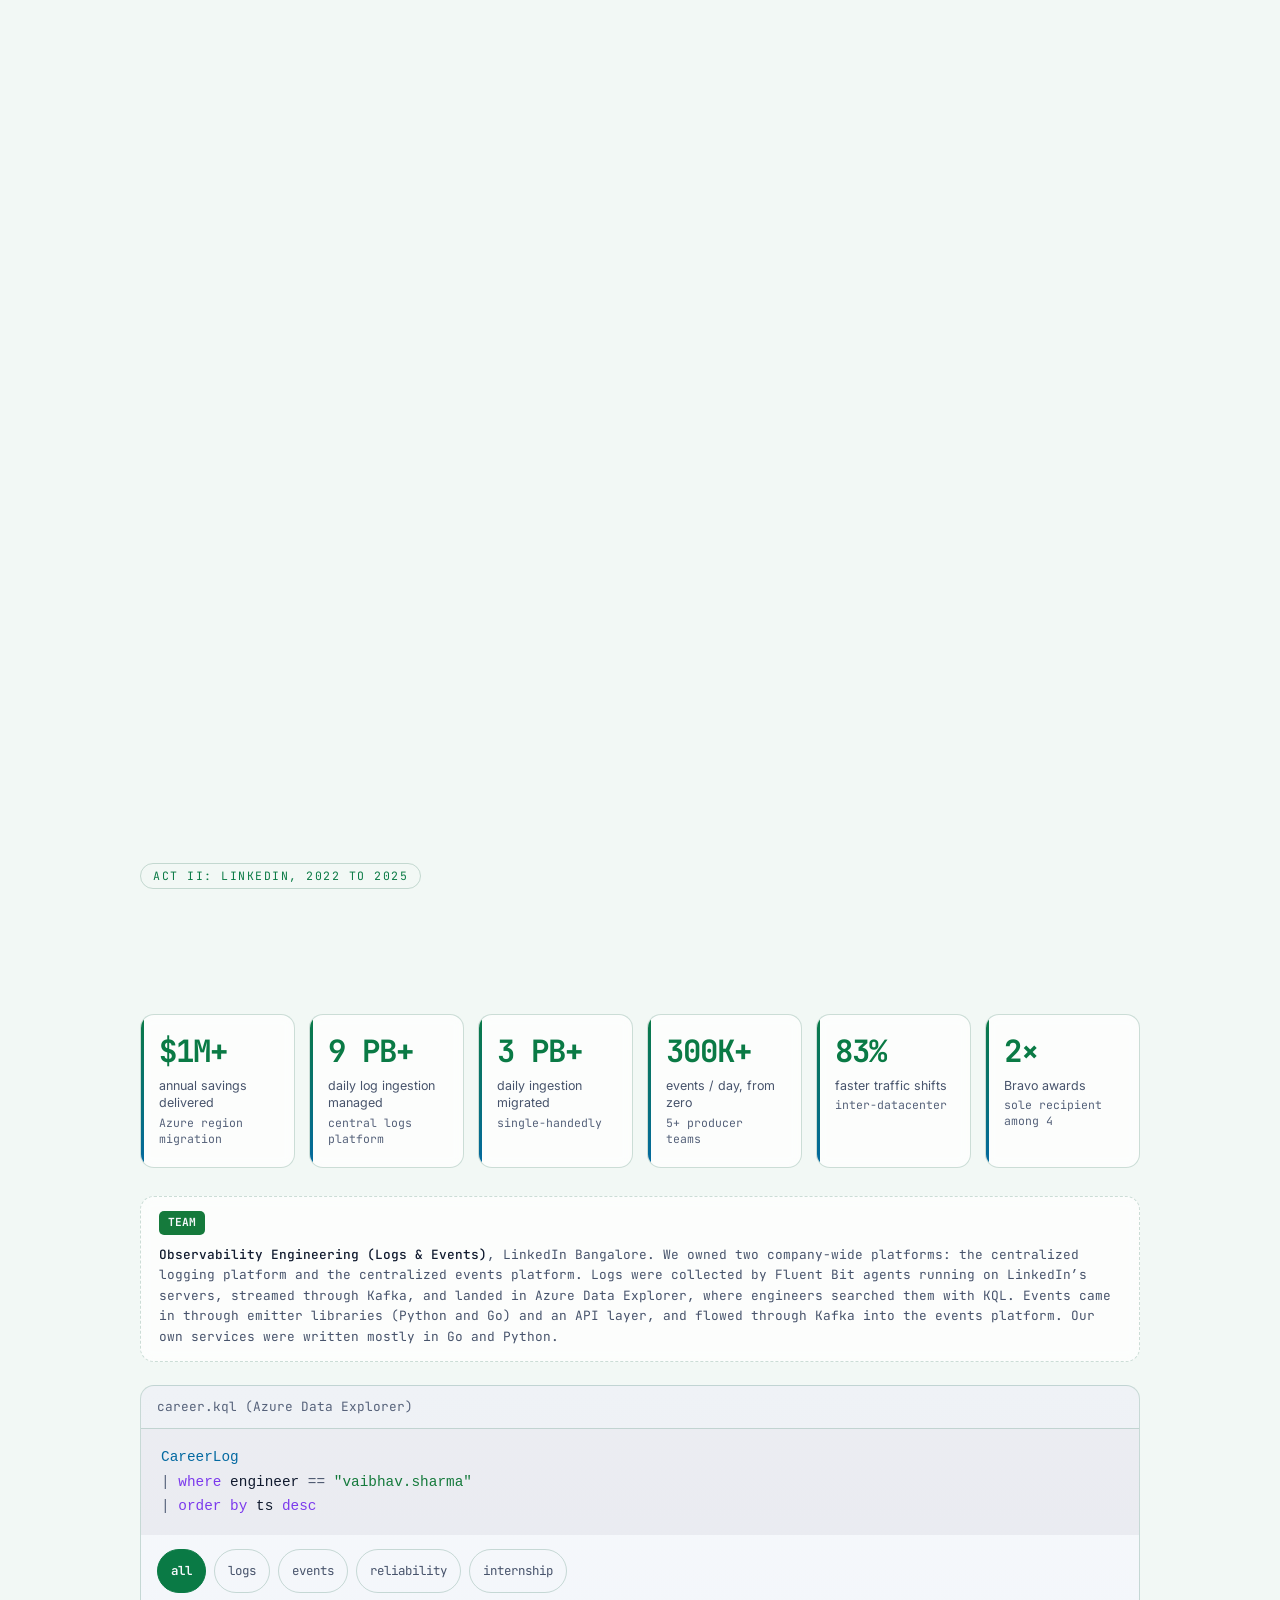
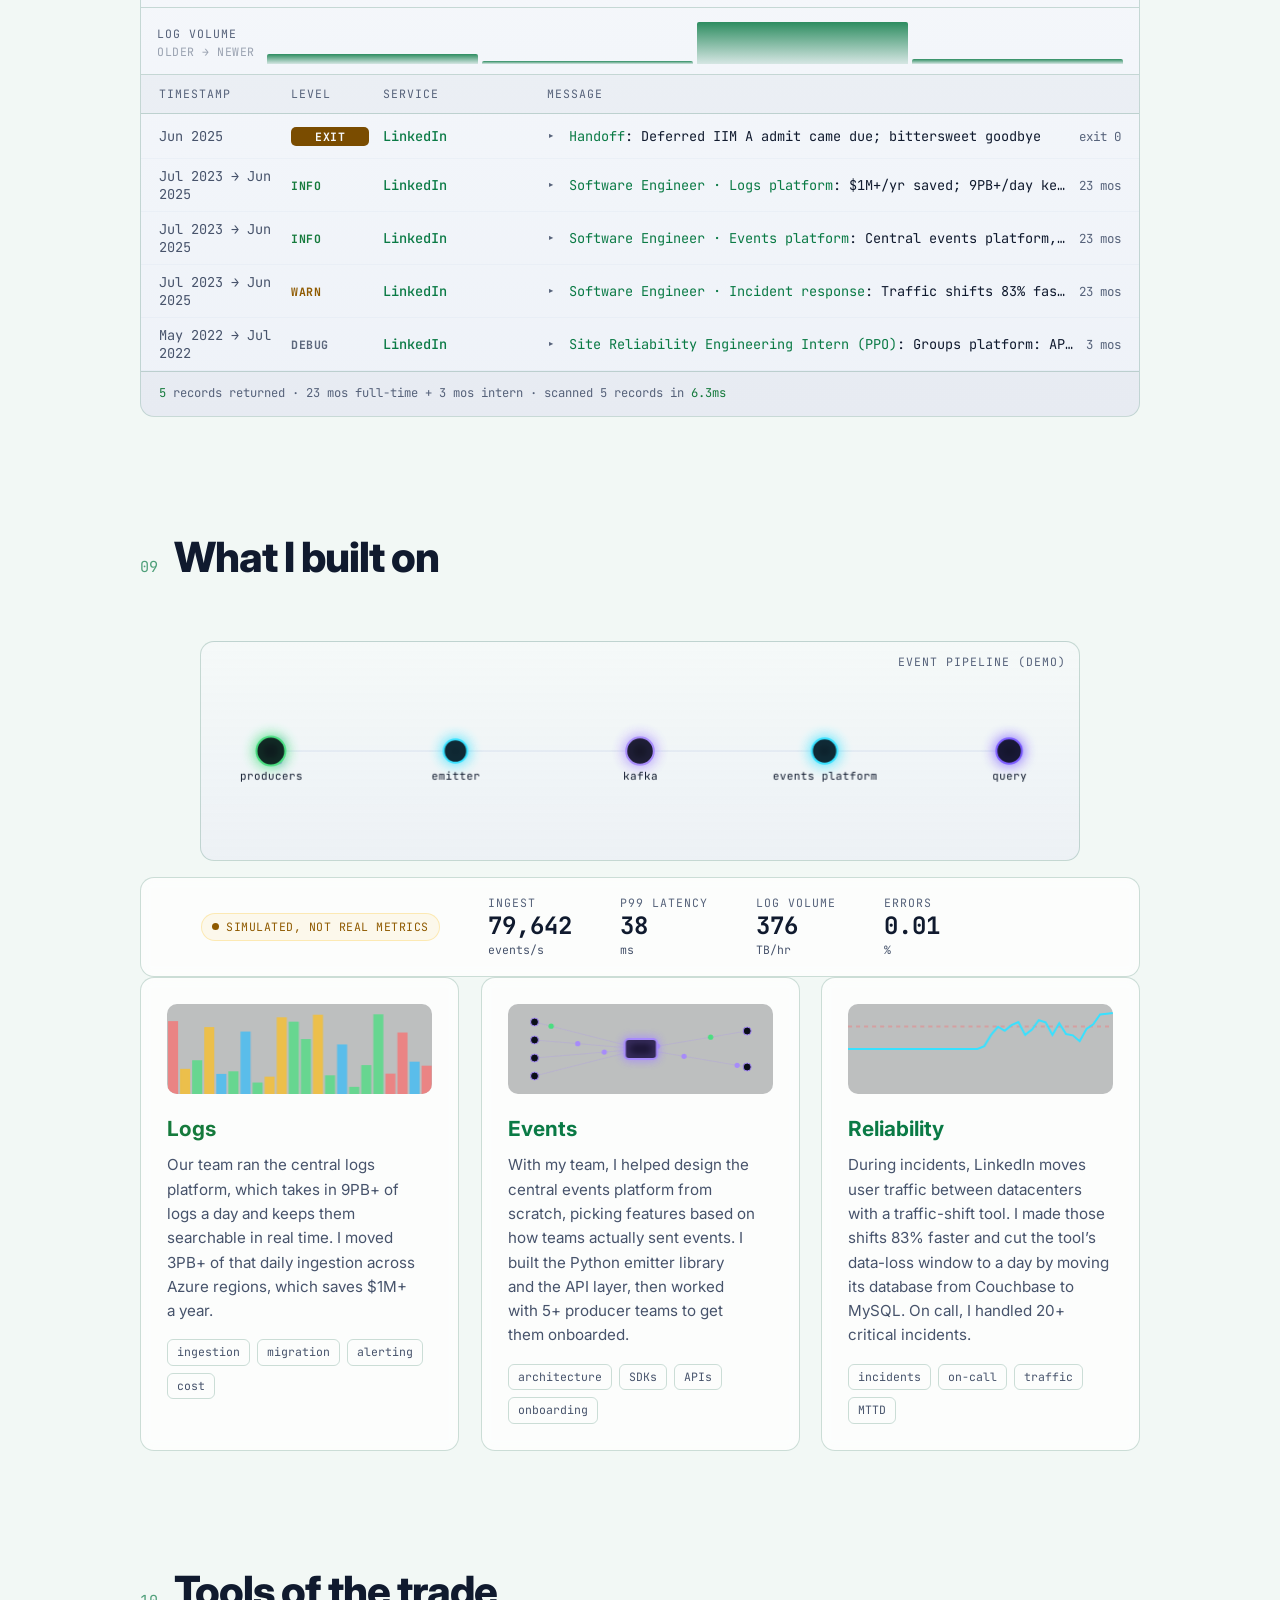
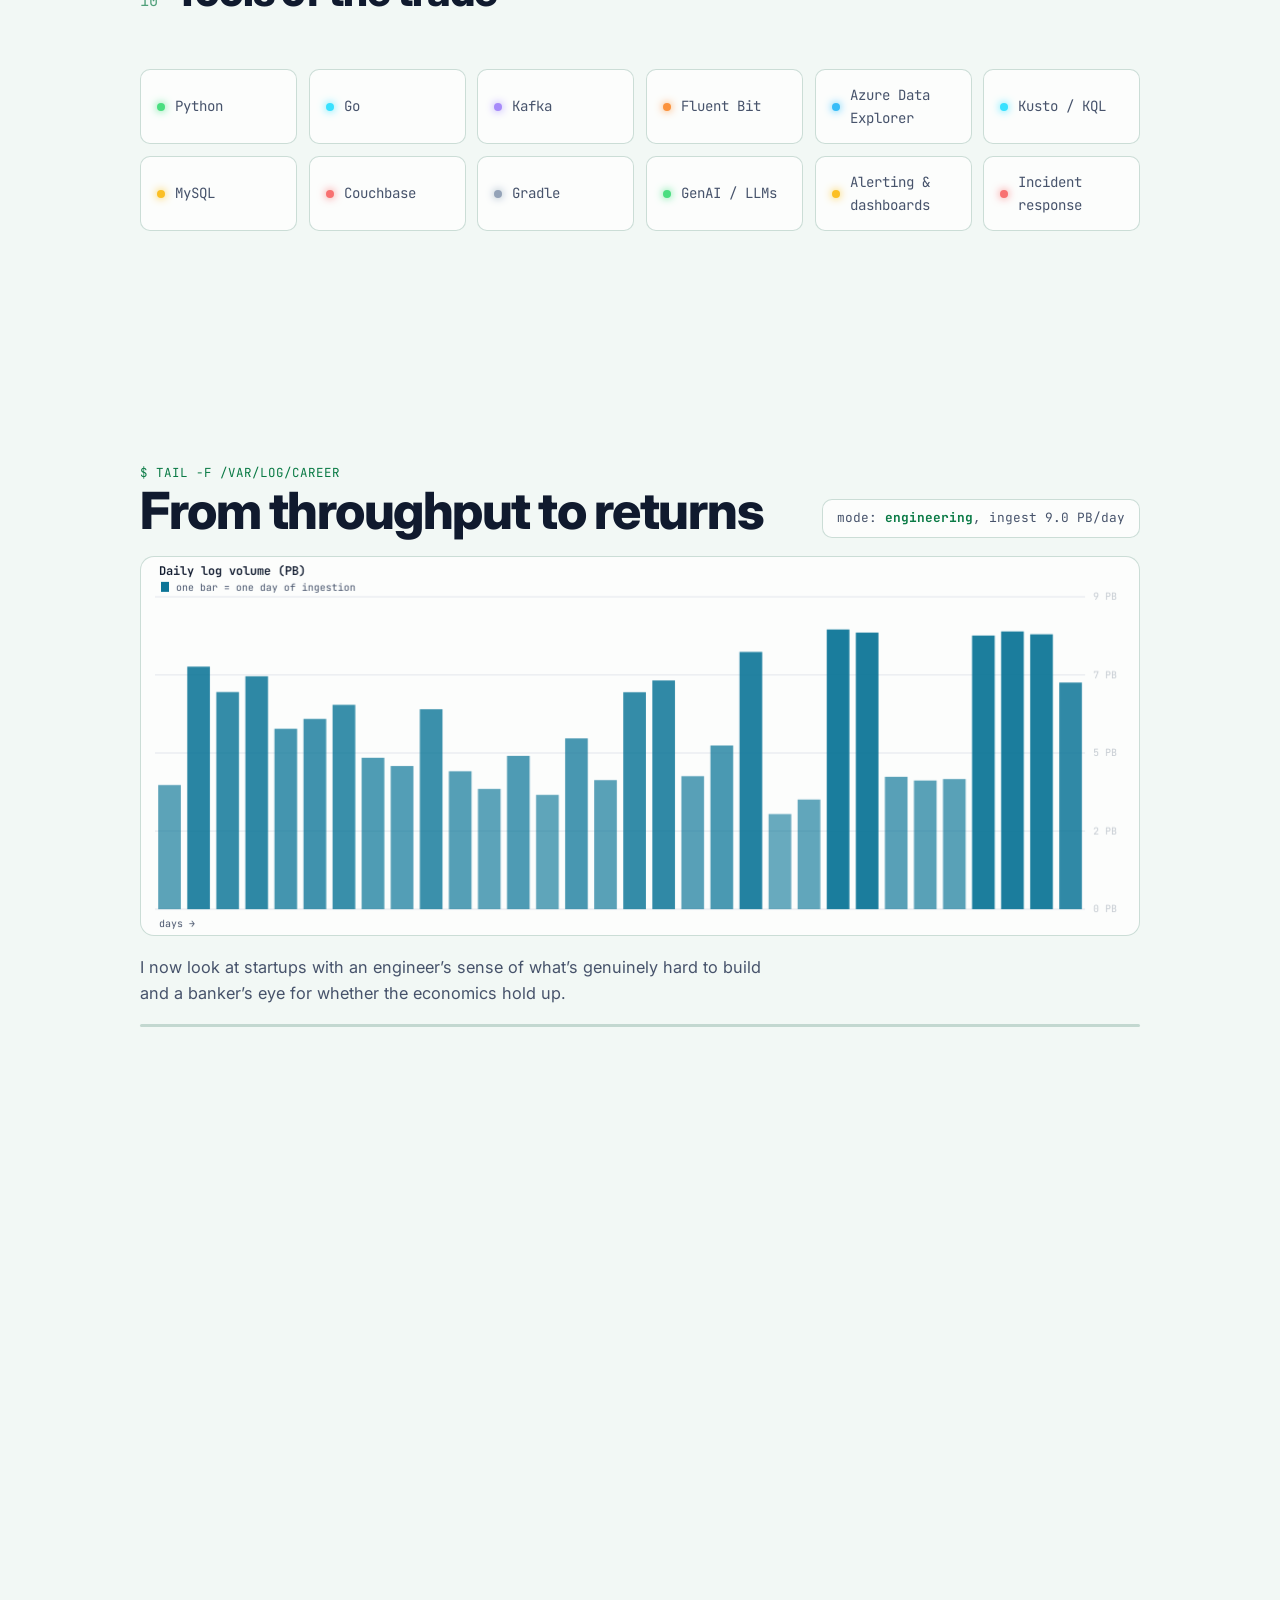
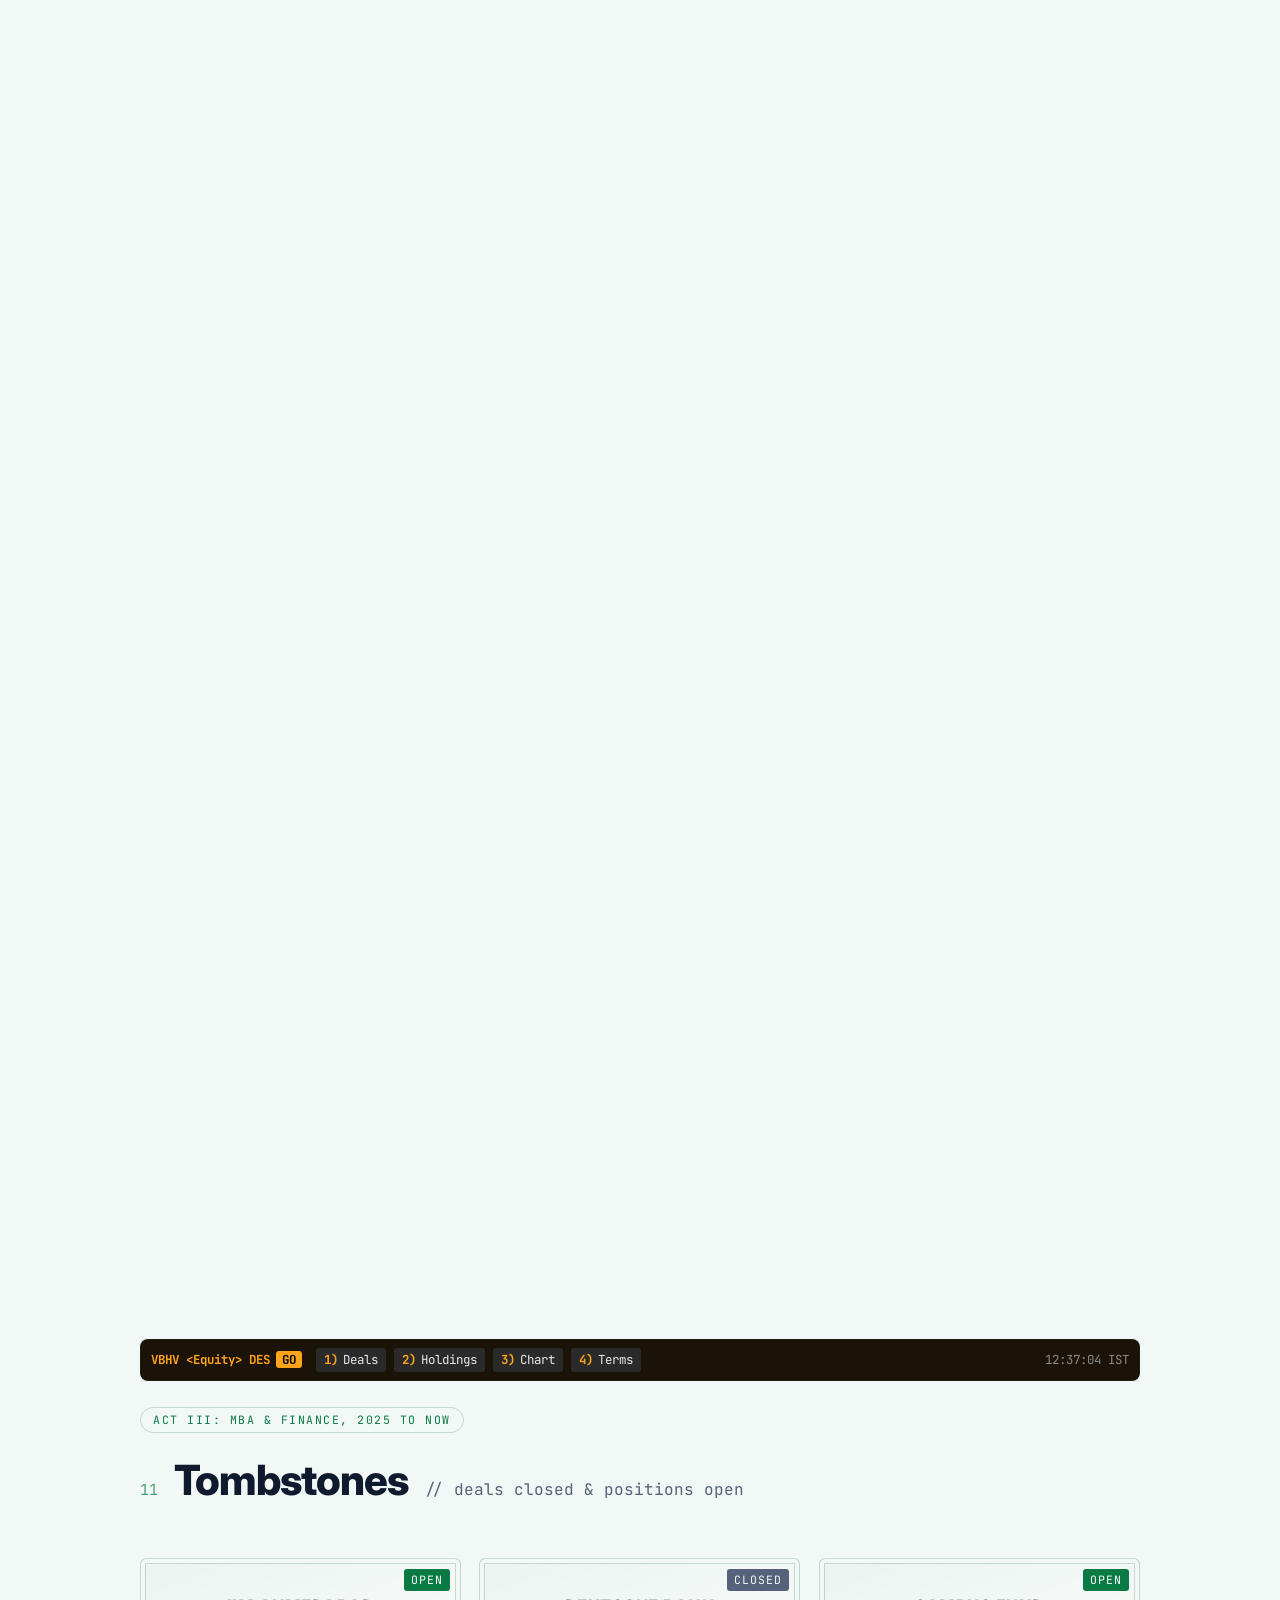
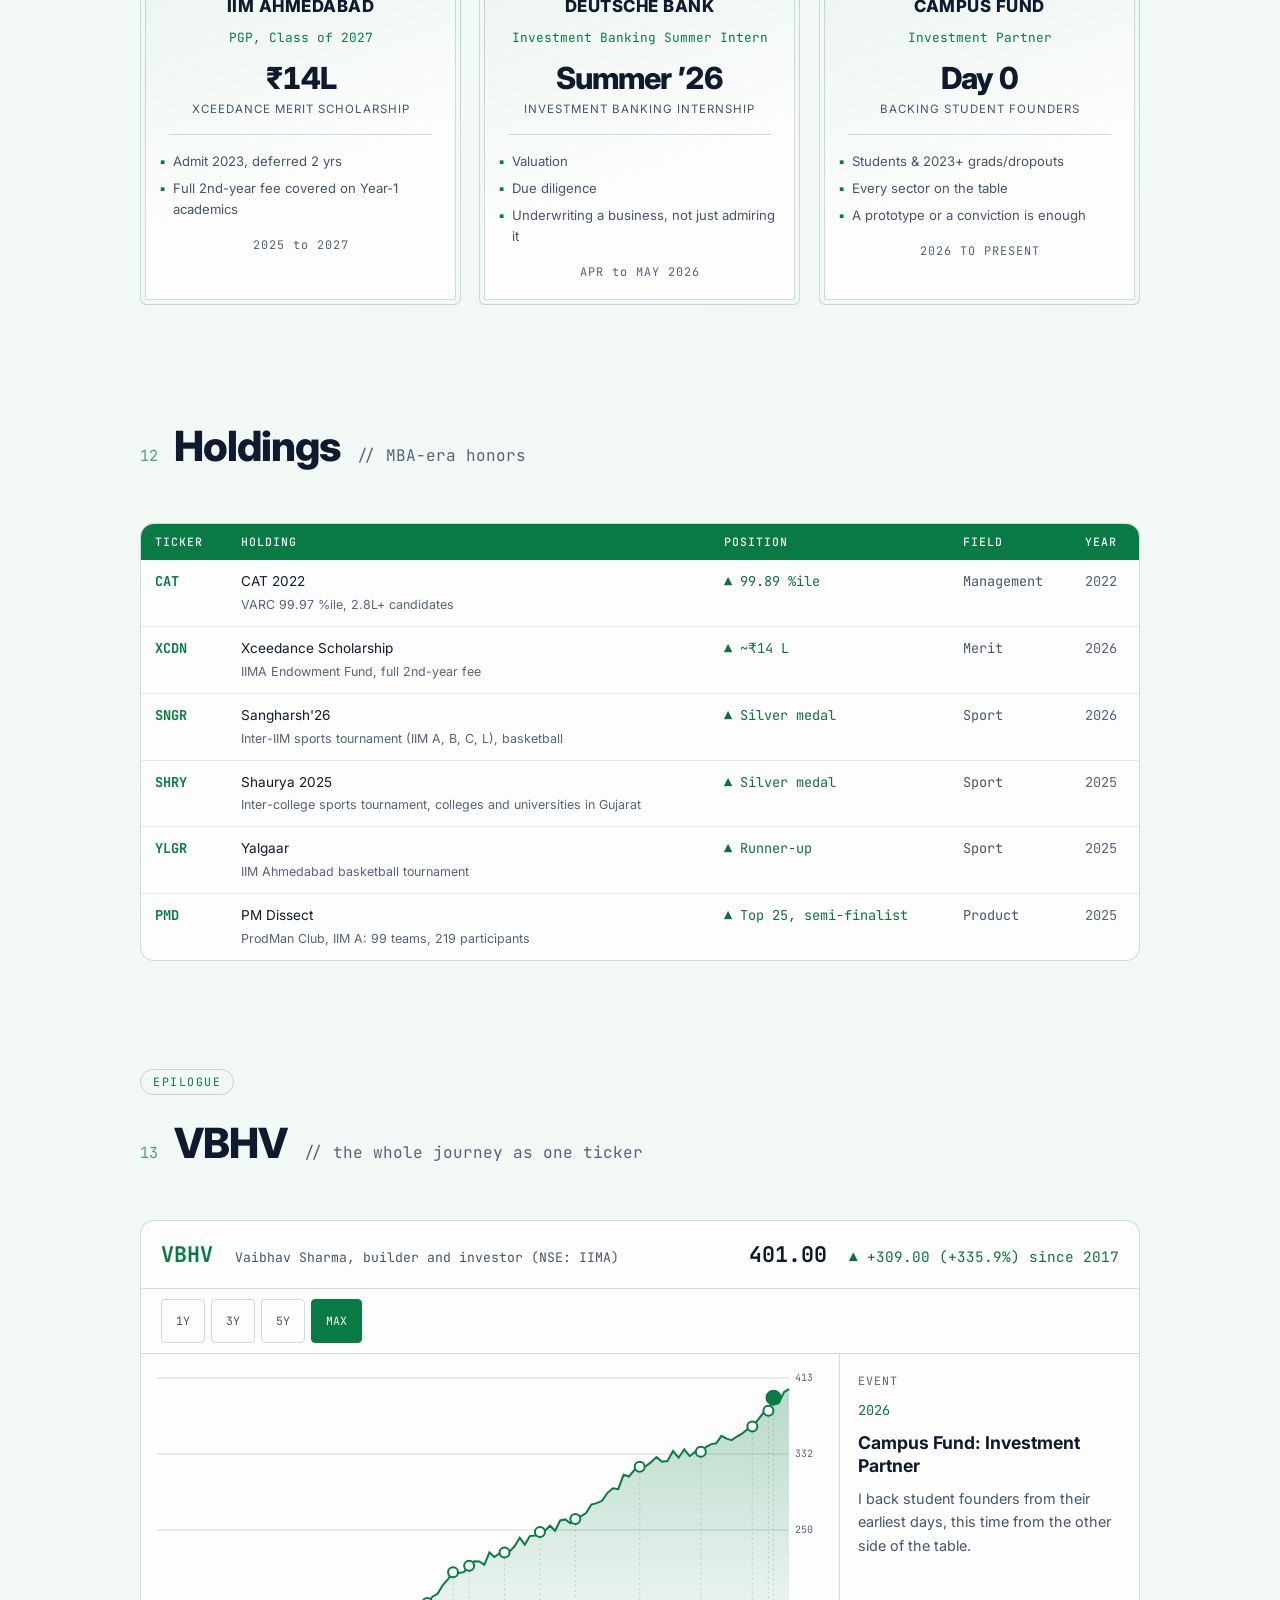
==== commit d5f81c30: "Mission summary sims, richer packet table, contact framing - Mission summary gets a flight replay (l" ====
--- a/index.html
+++ b/index.html
@@ -52,7 +52,7 @@
       <a href="#experience">LinkedIn</a>
       <a href="#deals">Finance</a>
       <a href="#chart">Journey</a>
-      <a href="#contact" class="nav-cta">Pitch me</a>
+      <a href="#contact" class="nav-cta">Contact</a>
     </nav>
     <button id="theme-toggle" class="theme-toggle" type="button" aria-label="Switch to light theme" title="Toggle light/dark theme">
       <span class="theme-icon" aria-hidden="true"><svg class="i-moon" viewBox="0 0 24 24" fill="none" stroke="currentColor" stroke-width="1.8" stroke-linecap="round" stroke-linejoin="round"><path d="M20 14.5A8 8 0 0 1 9.5 4a8 8 0 1 0 10.5 10.5z"/></svg><svg class="i-sun" viewBox="0 0 24 24" fill="none" stroke="currentColor" stroke-width="1.8" stroke-linecap="round"><circle cx="12" cy="12" r="4"/><path d="M12 2v2M12 20v2M4.9 4.9l1.4 1.4M17.7 17.7l1.4 1.4M2 12h2M20 12h2M4.9 19.1l1.4-1.4M17.7 6.3l1.4-1.4"/></svg></span>
@@ -66,7 +66,7 @@
       <div class="hero-inner">
         <div class="status-pill">
           <span class="pulse-dot"></span>
-          <span>now: Investment Partner @ Campus Fund, PGP @ IIM A</span>
+          <span>now: MBA candidate at IIM A, Class of 2027, and Investment Partner at Campus Fund</span>
         </div>
         <h1 class="hero-title">
           Vaibhav <span class="accent">Sharma</span>
@@ -84,27 +84,10 @@
         </p>
         <div class="hero-cta">
           <a class="btn btn-primary" href="#about">Start the story ↓</a>
-          <a class="btn btn-ghost" href="#contact">Pitch me</a>
-        </div>
-      </div>
-
-      <!-- Ground-track visual (decorative) -->
-      <div class="pipeline-wrap" aria-hidden="true">
-        <canvas id="groundtrack"></canvas>
-        <div class="pipeline-label">ground track (demo)</div>
-      </div>
-
-      <!-- Simulated telemetry readout (NOT real data) -->
-      <div class="metrics-bar" aria-hidden="true">
-        <div class="metrics-flag" title="These figures are randomly generated for illustration only.">
-          <span class="mf-dot"></span> simulated, not real telemetry
-        </div>
-        <div class="metric"><span class="m-label">altitude</span><span class="m-val" id="t-alt">0</span><span class="m-unit">m</span></div>
-        <div class="metric"><span class="m-label">descent rate</span><span class="m-val" id="t-vel">0</span><span class="m-unit">m/s</span></div>
-        <div class="metric"><span class="m-label">payload temp</span><span class="m-val" id="t-temp">0</span><span class="m-unit">°C</span></div>
-        <div class="metric"><span class="m-label">packet loss</span><span class="m-val" id="t-loss">0.0</span><span class="m-unit">%</span></div>
-        <canvas id="t-spark" class="sparkline"></canvas>
-      </div>
+          <a class="btn btn-ghost" href="#contact">Contact</a>
+        </div>
+      </div>
+
     </section>
 
     <!-- RIGHT NOW: latest first, before the story runs forward -->
@@ -119,7 +102,7 @@
           <h3>Investment Partner</h3>
           <p class="now-org">Campus Fund, 2026 to now</p>
           <p>Backing student founders from their earliest days.</p>
-          <span class="now-link">Building something? Pitch me →</span>
+          <span class="now-link">Founders, get in touch →</span>
         </a>
         <a class="now-card now-live" href="#deals">
           <span class="now-tag">current</span>
@@ -259,6 +242,21 @@
           <div class="stat-label">packet loss <span class="stat-note">our ground station</span></div>
         </div>
       </div>
+      <div class="sim-grid" aria-hidden="true">
+        <figure class="sim-panel"><canvas id="flight-sim"></canvas><figcaption>flight replay (illustrative)</figcaption></figure>
+        <figure class="sim-panel"><canvas id="link-sim"></canvas><figcaption>ground-station link (illustrative)</figcaption></figure>
+      </div>
+      <!-- Simulated telemetry readout (NOT real data) -->
+      <div class="metrics-bar" aria-hidden="true">
+        <div class="metrics-flag" title="These figures are randomly generated for illustration only.">
+          <span class="mf-dot"></span> simulated, not real telemetry
+        </div>
+        <div class="metric"><span class="m-label">altitude</span><span class="m-val" id="t-alt">0</span><span class="m-unit">m</span></div>
+        <div class="metric"><span class="m-label">descent rate</span><span class="m-val" id="t-vel">0</span><span class="m-unit">m/s</span></div>
+        <div class="metric"><span class="m-label">payload temp</span><span class="m-val" id="t-temp">0</span><span class="m-unit">°C</span></div>
+        <div class="metric"><span class="m-label">packet loss</span><span class="m-val" id="t-loss">0.0</span><span class="m-unit">%</span></div>
+        <canvas id="t-spark" class="sparkline"></canvas>
+      </div>
       <div class="mission-grid">
         <div class="hud mission-copy">
           <div class="hud-k">MISSION</div>
@@ -266,8 +264,8 @@
              Martin and the US Naval Research Laboratory. Teams design a small satellite, launch it on a rocket, and have
              it meet a set of descent objectives on the way down. Our NSUT team, Team GAGAN, met all of them and finished
              second in the world.</p>
-          <p>I joined the team in my first year and led it in my second, a role the university usually gave to seniors.
-             NASA and Lockheed Martin scientists evaluated the live satellite demonstration.</p>
+          <p>I joined the team in my first year and was made its leader in my second, the first time the university had ever given that role to a sophomore; it had always gone to seniors.
+             NASA and Lockheed Martin scientists judged our live satellite demonstration, and it scored 100%.</p>
         </div>
         <div class="hud mission-copy">
           <div class="hud-k">GROUND STATION: MY BUILD</div>
@@ -535,8 +533,8 @@
           <span class="tomb-status closed">CLOSED</span>
           <div class="tomb-org">Deutsche Bank</div>
           <div class="tomb-role">Investment Banking Summer Intern</div>
-          <div class="tomb-big">IBD</div>
-          <div class="tomb-big-l">first stint in finance</div>
+          <div class="tomb-big">Summer ’26</div>
+          <div class="tomb-big-l">investment banking internship</div>
           <div class="tomb-rule"></div>
           <ul>
             <li>Valuation</li>
@@ -633,23 +631,25 @@
     <section id="contact" class="section contact">
       <div class="section-head">
         <span class="section-index fin-index">10</span>
-        <h2>Building something? Pitch me.</h2>
+        <h2>Get in touch</h2>
       </div>
       <p class="contact-copy">
-        The most ambitious companies take shape long before anyone can point to numbers, and that’s where we
-        like to come in. The hardest part is usually just starting the conversation.
+        For roles and conversations, LinkedIn or my IIM Ahmedabad email reach me fastest. If you are a student
+        founder, Campus Fund backs teams from their earliest days, and I would like to hear what you are building.
       </p>
       <div class="termsheet">
         <div class="ts-head">
-          <span class="ts-title">Indicative term sheet</span>
-          <span class="ts-sub">non-binding, Campus Fund</span>
-        </div>
-        <div class="ts-row"><span class="ts-k">Investor</span><span class="ts-v">Vaibhav Sharma, Investment Partner, Campus Fund</span></div>
-        <div class="ts-row"><span class="ts-k">Eligible founders</span><span class="ts-v">Undergraduate, postgraduate or PhD students, or anyone who graduated or dropped out in 2023 or later</span></div>
-        <div class="ts-row"><span class="ts-k">Sectors</span><span class="ts-v ts-chips"><span>AI</span><span>DeepTech</span><span>SpaceTech</span><span>ClimateTech</span><span>HealthTech</span><span>Consumer</span><span>FinTech</span><span>Robotics</span><span>uncategorised</span></span></div>
-        <div class="ts-row"><span class="ts-k">Minimum traction</span><span class="ts-v">A prototype, an early experiment, or a strong conviction about a problem worth solving</span></div>
-        <div class="ts-row"><span class="ts-k">Email</span><span class="ts-v"><a href="mailto:vaibhav.sharma@yourcampusfund.com">vaibhav.sharma@yourcampusfund.com</a></span></div>
+          <span class="ts-title">Contact sheet</span>
+          <span class="ts-sub">two ways in</span>
+        </div>
+        <div class="ts-group">Hiring or a conversation</div>
         <div class="ts-row"><span class="ts-k">LinkedIn</span><span class="ts-v"><a href="https://www.linkedin.com/in/vaibhavsharma08/" target="_blank" rel="noopener">/in/vaibhavsharma08 ↗</a></span></div>
+        <div class="ts-row"><span class="ts-k">Email</span><span class="ts-v"><a href="mailto:p25vaibhav@iima.ac.in">p25vaibhav@iima.ac.in</a></span></div>
+        <div class="ts-group">Founders, through Campus Fund</div>
+        <div class="ts-row ts-small"><span class="ts-k">Who</span><span class="ts-v">Undergraduate, postgraduate or PhD students, or anyone who graduated or dropped out in 2023 or later</span></div>
+        <div class="ts-row ts-small"><span class="ts-k">Sectors</span><span class="ts-v ts-chips"><span>AI</span><span>DeepTech</span><span>SpaceTech</span><span>ClimateTech</span><span>HealthTech</span><span>Consumer</span><span>FinTech</span><span>Robotics</span><span>uncategorised</span></span></div>
+        <div class="ts-row ts-small"><span class="ts-k">To start</span><span class="ts-v">A prototype, an early experiment, or a strong conviction about a problem worth solving</span></div>
+        <div class="ts-row ts-small"><span class="ts-k">Email</span><span class="ts-v"><a href="mailto:vaibhav.sharma@yourcampusfund.com">vaibhav.sharma@yourcampusfund.com</a></span></div>
       </div>
     </section>
   </main>
@@ -661,7 +661,7 @@
           <ul class="beyond-list">
             <li><div class="bl-head"><span class="bl-role">Editor, The Alliance</span><span class="bl-org">NSUT</span></div><p>We put out 5 newspaper and magazine editions, read by 8K+ people. I also interviewed a college senior who had cleared UPSC and become an IAS officer, and one line from that interview stuck with me: <em>“do it once more, not for success, but to avoid the weight of regret.”</em></p></li>
             <li><div class="bl-head"><span class="bl-role">WIE Vice Chair</span><span class="bl-org">IEEE NSUT, 2021 to 2022</span></div><p>Also IEEE TEMS India Student Ambassador and a volunteer at INDICON 2020.</p></li>
-            <li><div class="bl-head"><span class="bl-role">Public speaking &amp; MUNs</span><span class="bl-org">Best Delegate</span></div><p>Best Delegate at AMIMUN’20 and a Special Mention at SYMUNC’19. Before that, in school, I did a lot of olympiads, debates, poetry and quizzes.</p></li>
+            <li><div class="bl-head"><span class="bl-role">Public speaking &amp; MUNs</span><span class="bl-org">Best Delegate</span></div><p>Best Delegate out of 100+ at AMIMUN’20, and a Special Mention out of 50+ at SYMUNC’19. All through school I competed in olympiads in maths, science, social science, English and Hindi, and in poetry, debate and quiz competitions, and I consistently topped them.</p></li>
           </ul>
         </div>
   </template>
--- a/assets/css/style.css
+++ b/assets/css/style.css
@@ -1367,3 +1367,15 @@
 /* 26b: no control is disabled today; if one is, it says so */
 button:disabled { opacity: 0.5; cursor: not-allowed; }
 .q-range { min-height: 44px; padding: 0 14px; }
+/* Mission summary: flight replay + ground-station link, then the shared telemetry readout */
+.sim-grid { display: grid; grid-template-columns: repeat(2, minmax(0, 1fr)); gap: 22px; margin: 22px 0 16px; }
+.sim-panel { margin: 0; border: 1px solid var(--border); border-radius: var(--radius); background: var(--panel); overflow: hidden; }
+.sim-panel canvas { display: block; width: 100%; height: 240px; }
+.sim-panel figcaption { padding: 8px 14px; border-top: 1px solid var(--border); font-family: var(--font-mono); font-size: 0.75rem; color: var(--quiet); }
+#cansat .metrics-bar { margin: 0 0 22px; padding: 16px 20px; max-width: none; }
+@media (max-width: 760px) { .sim-grid { grid-template-columns: minmax(0, 1fr); } }
+/* contact sheet: two lanes */
+.ts-group { padding: 12px 20px 6px; font-family: var(--font-mono); font-size: 0.78rem; color: var(--accent); border-top: 1px solid var(--border); }
+.ts-head + .ts-group { border-top: 0; }
+.ts-small { font-size: 0.8rem; }
+.ts-small .ts-v { color: var(--muted); }
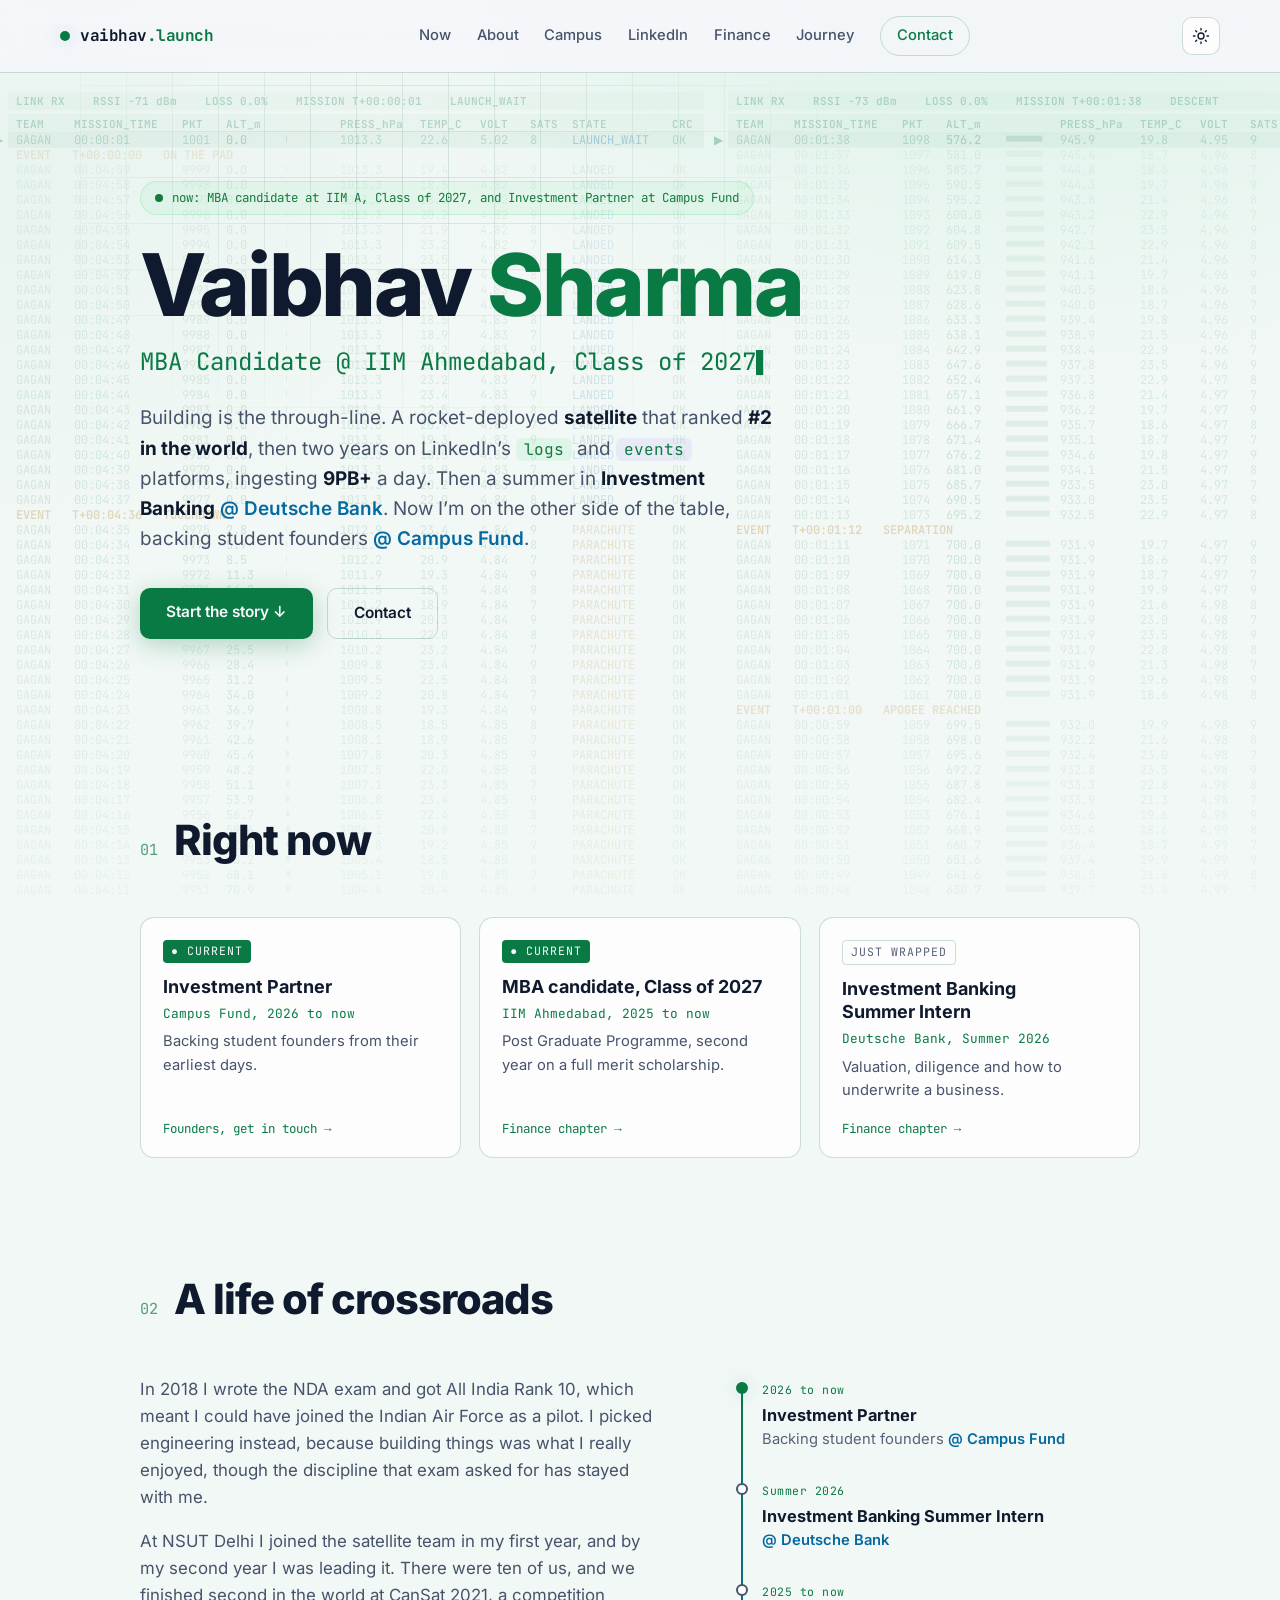
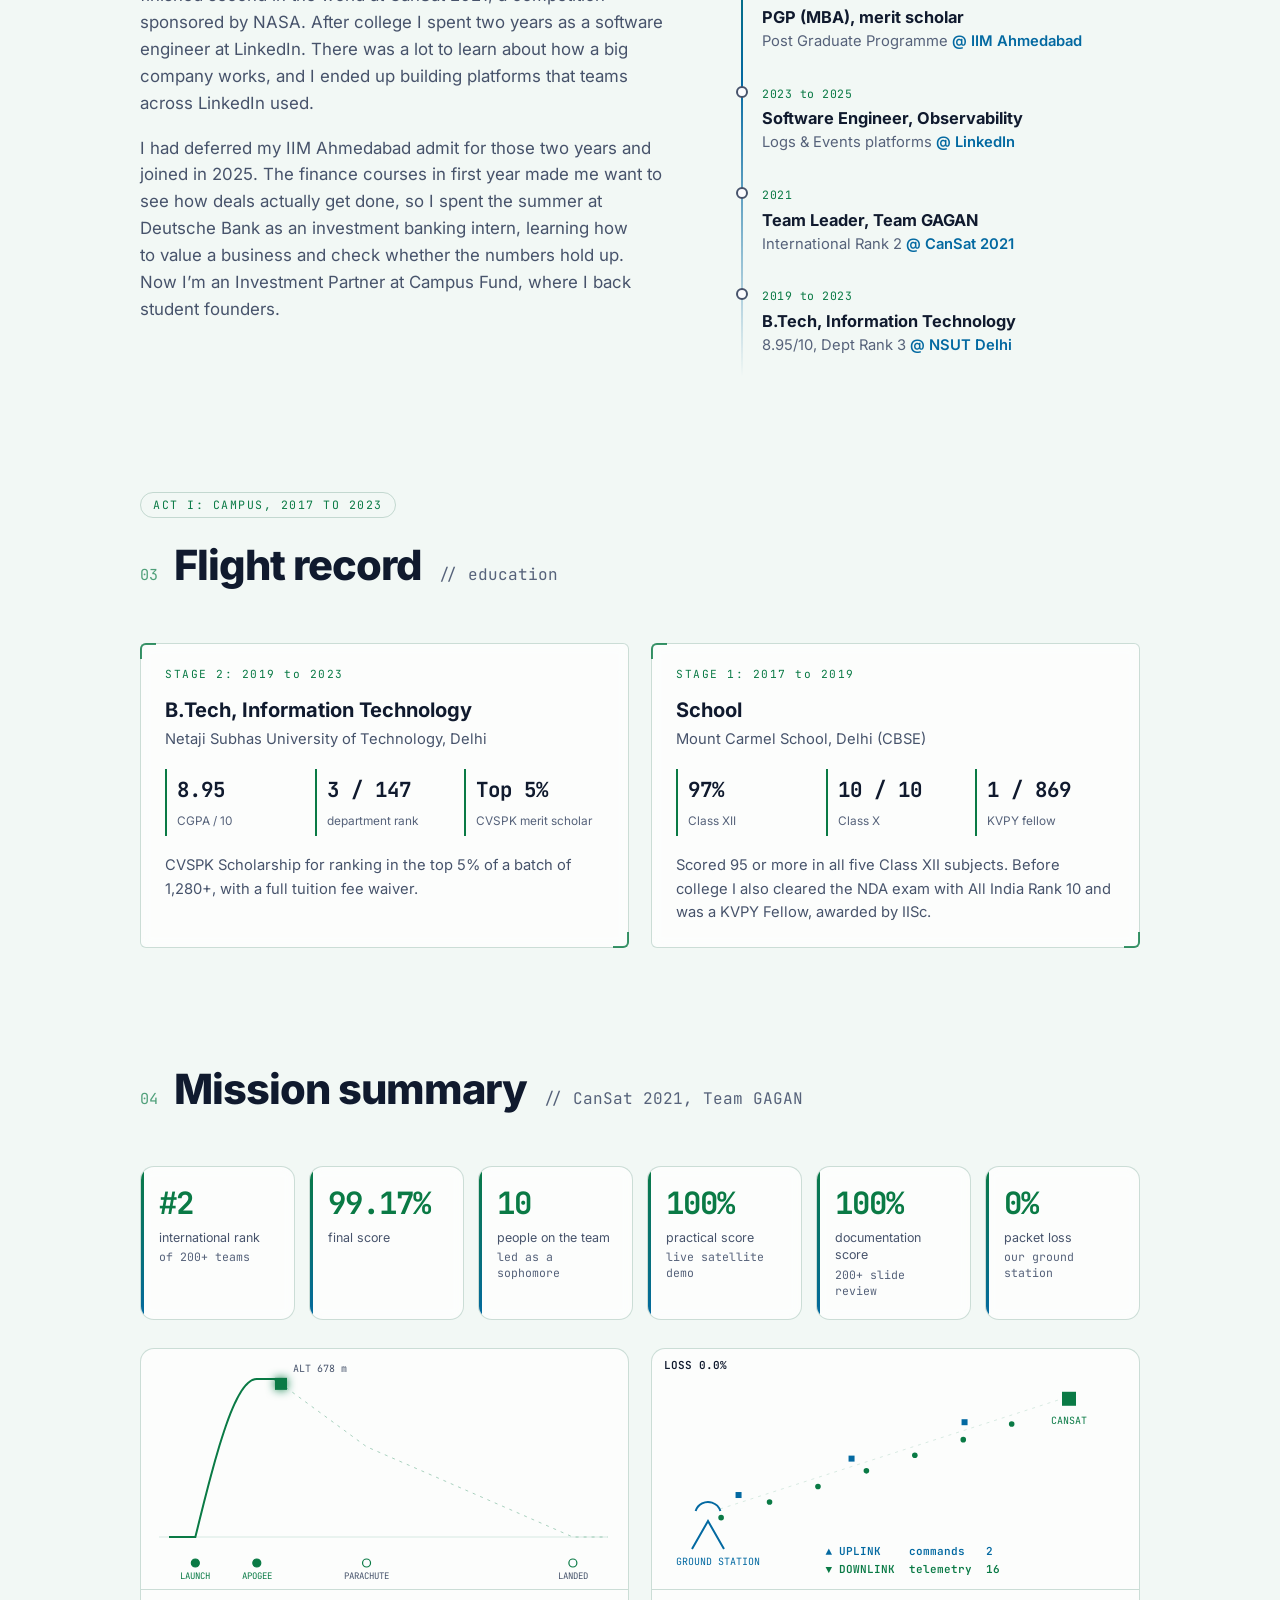
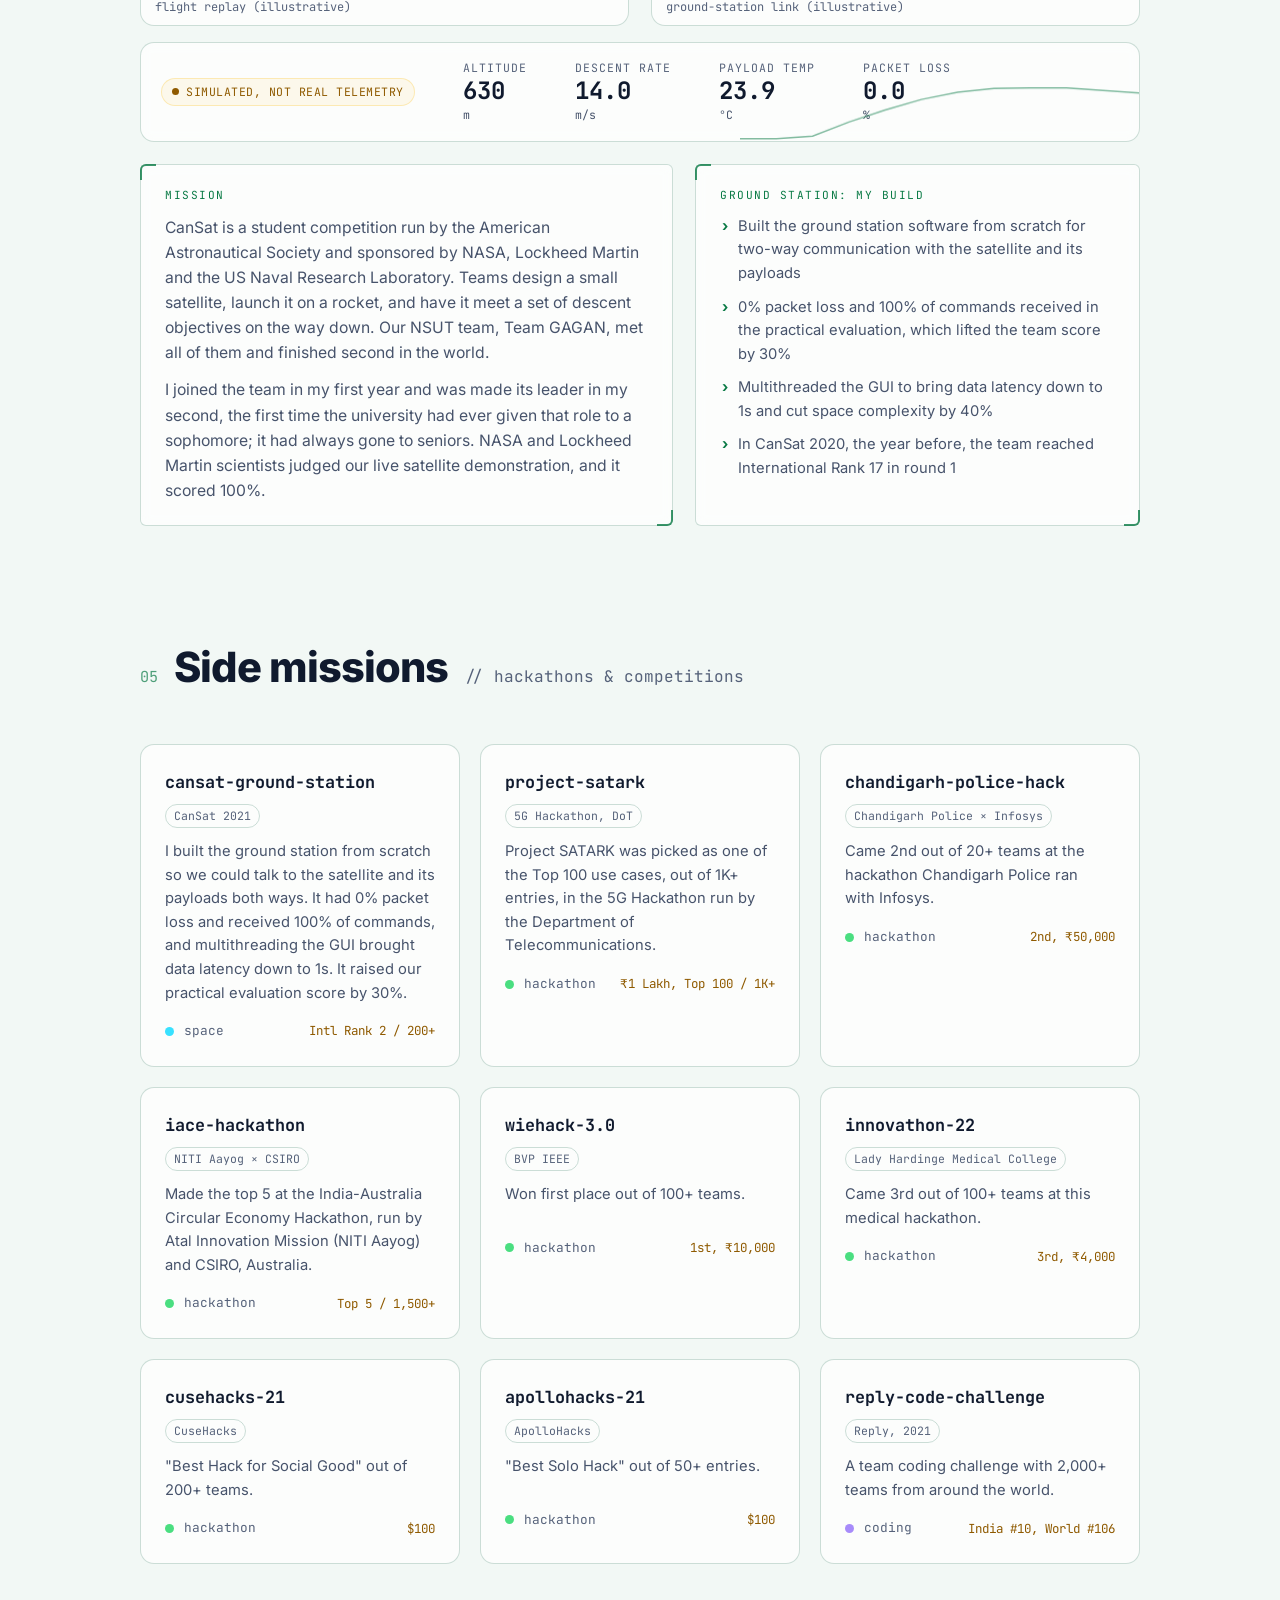
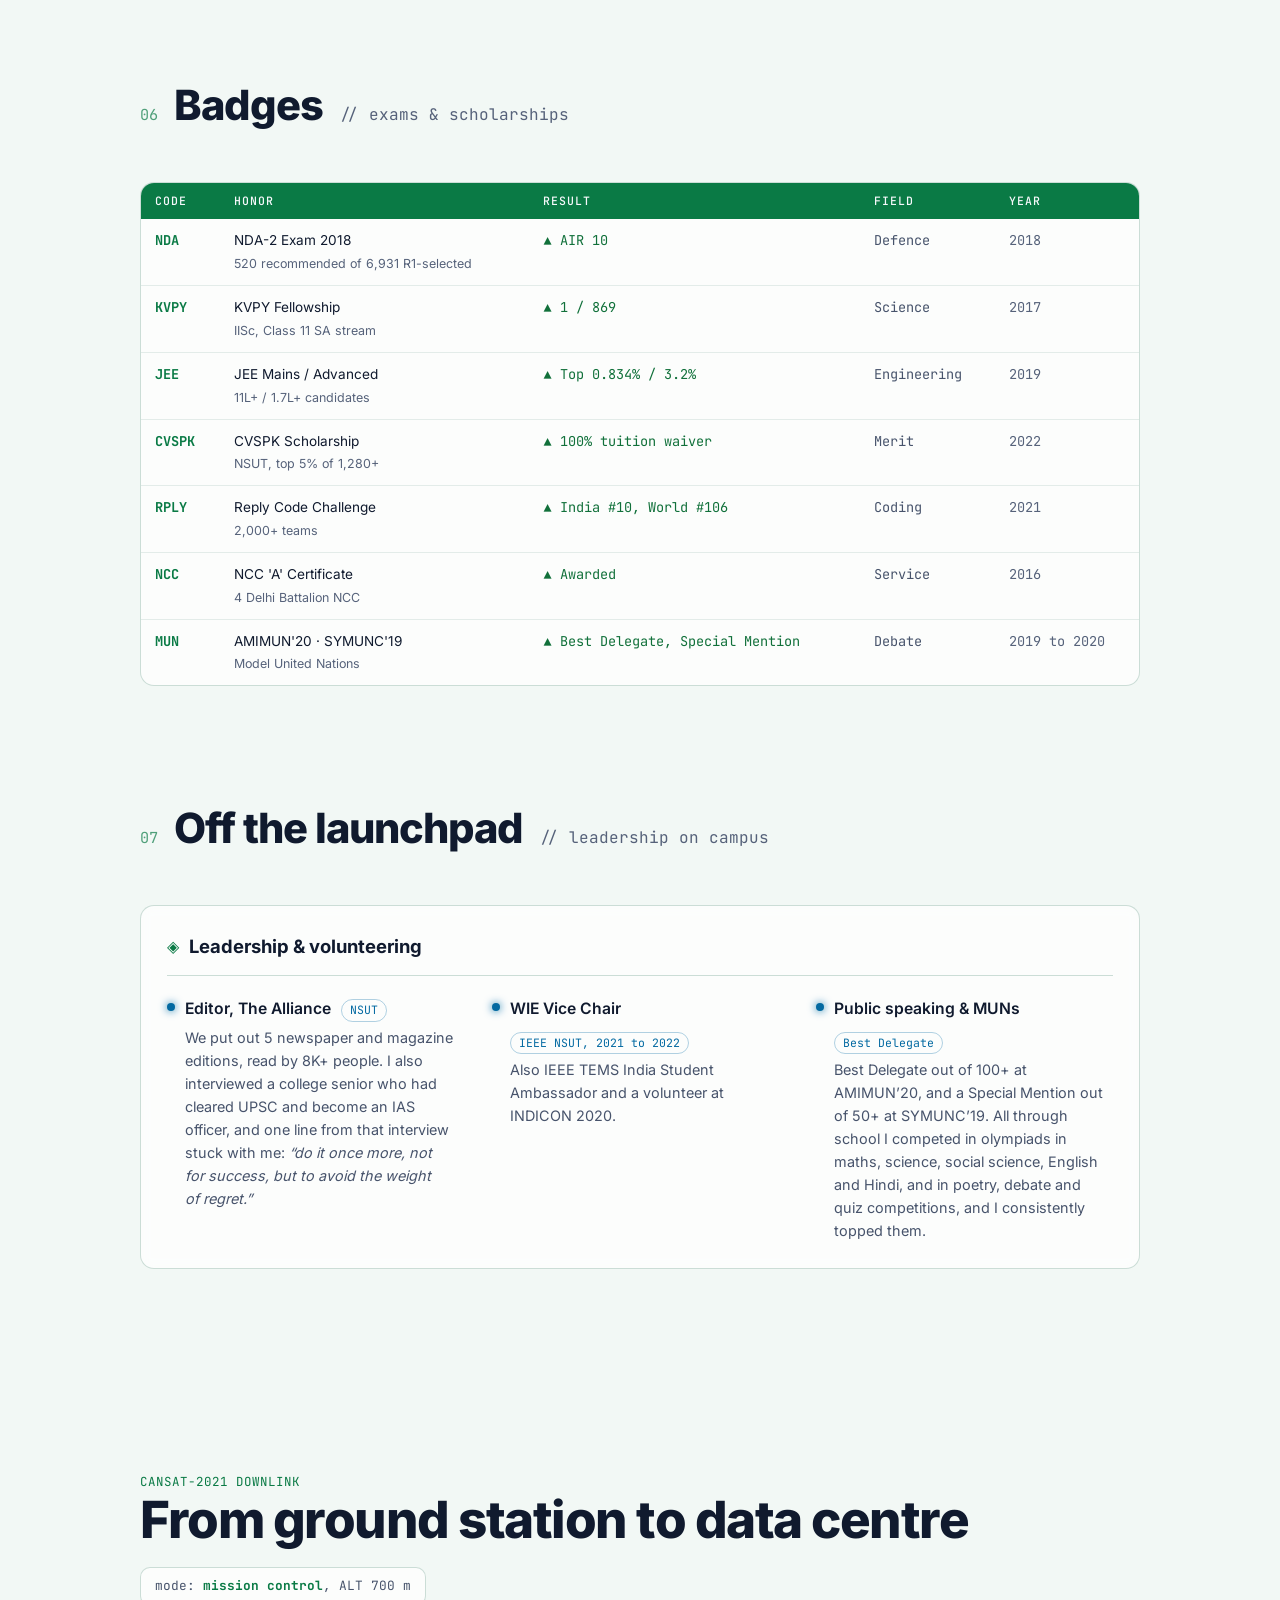
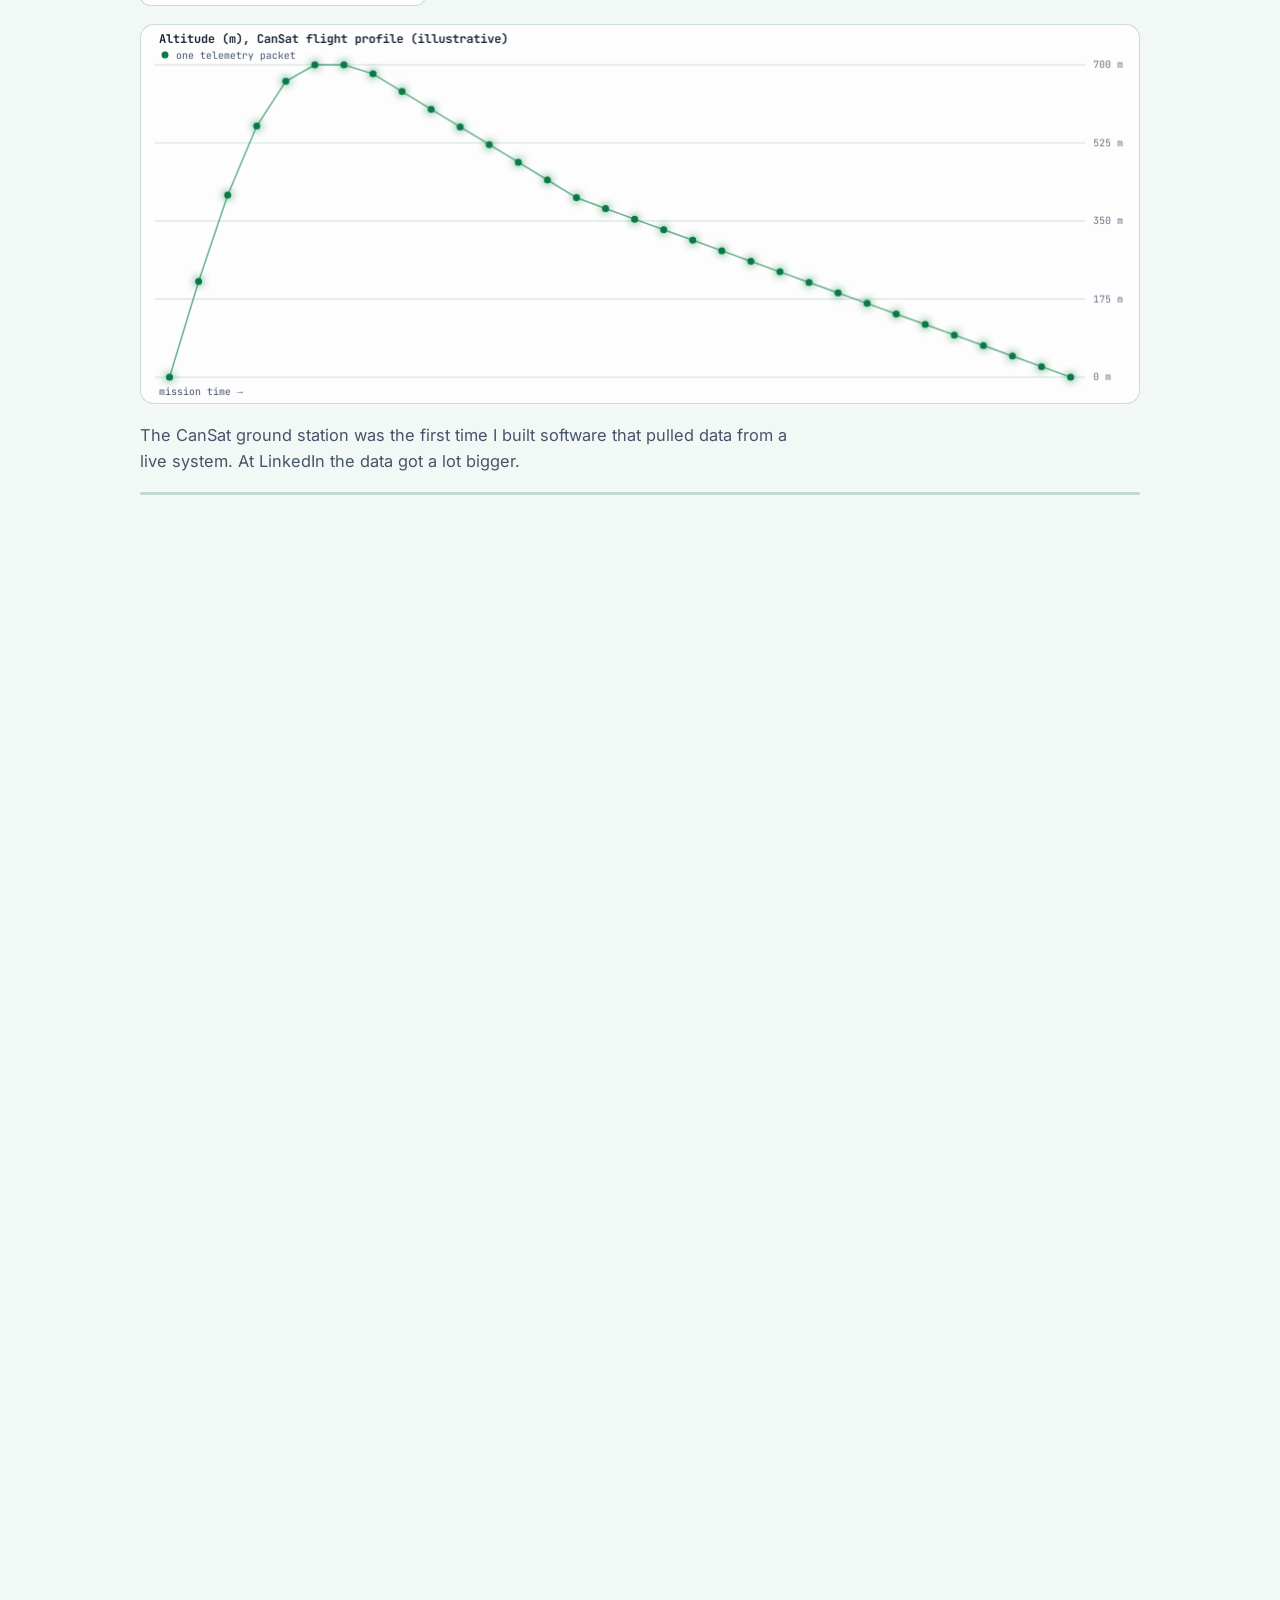
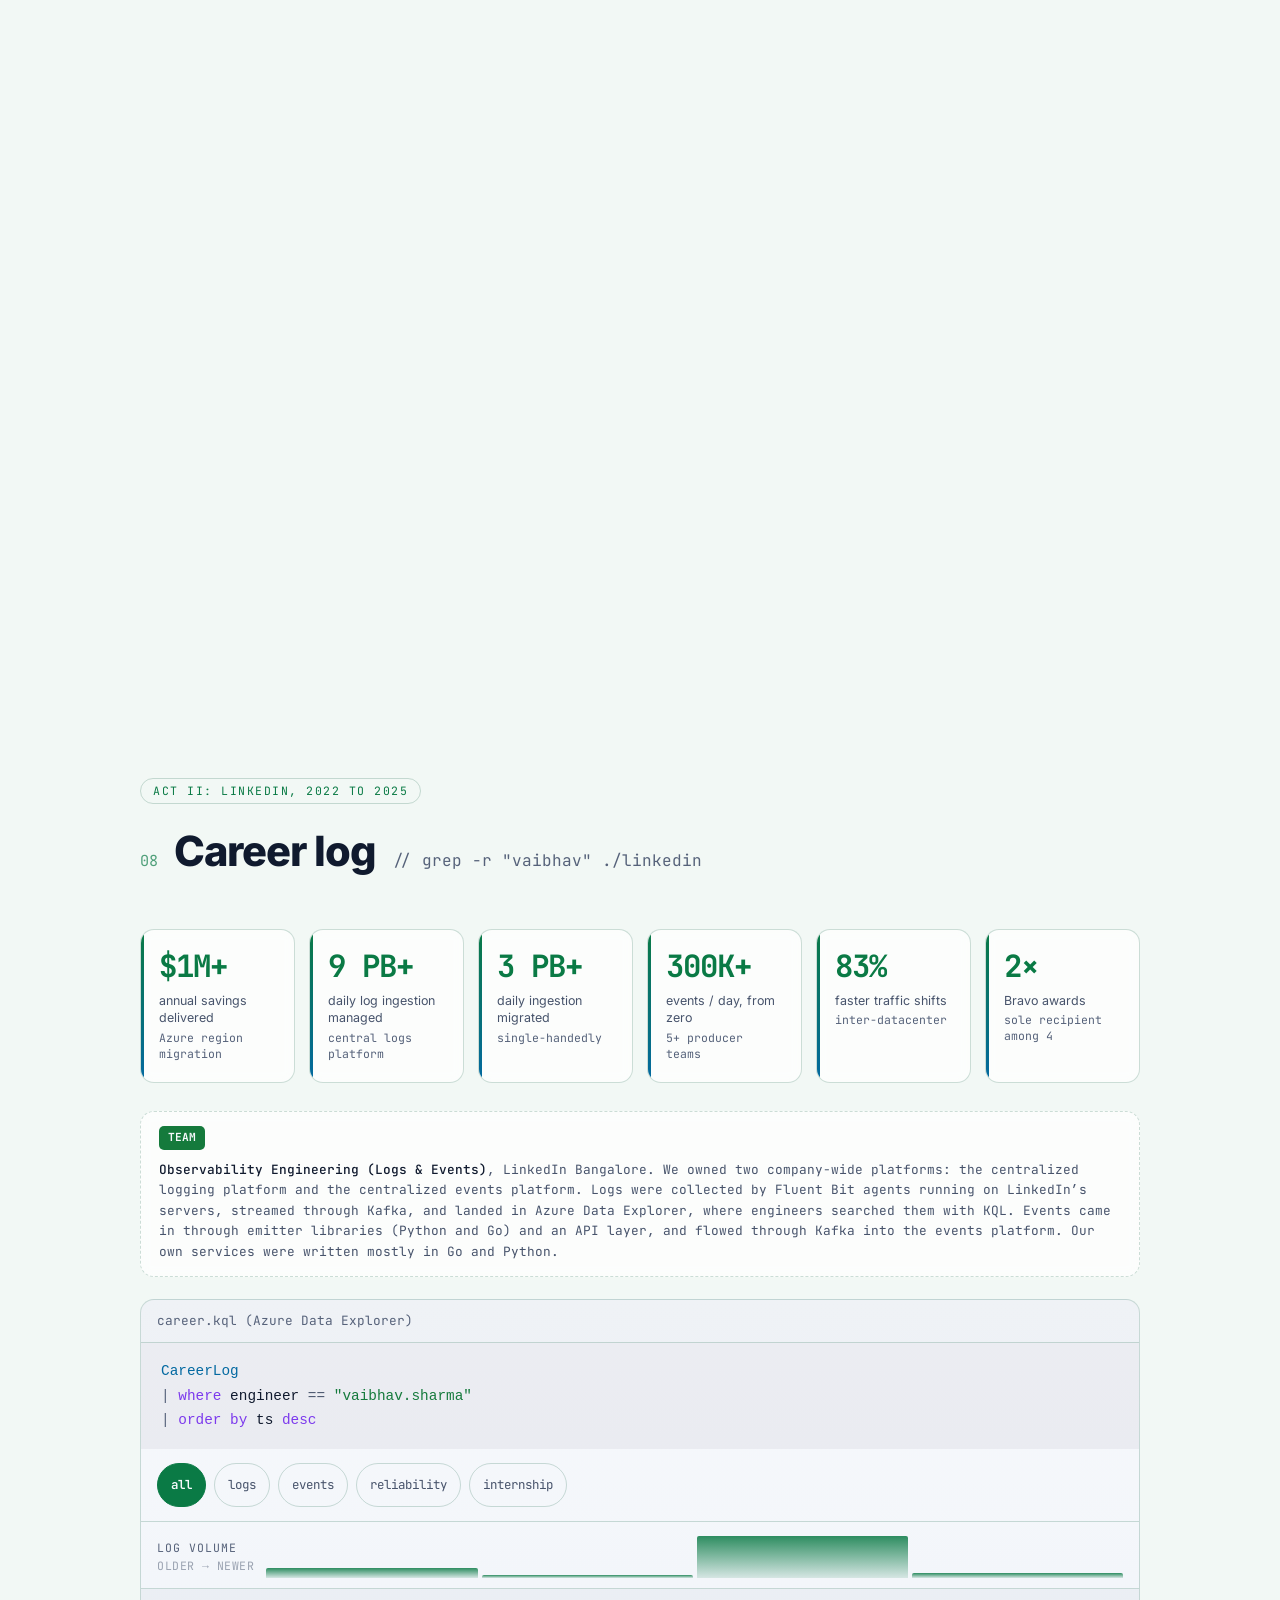
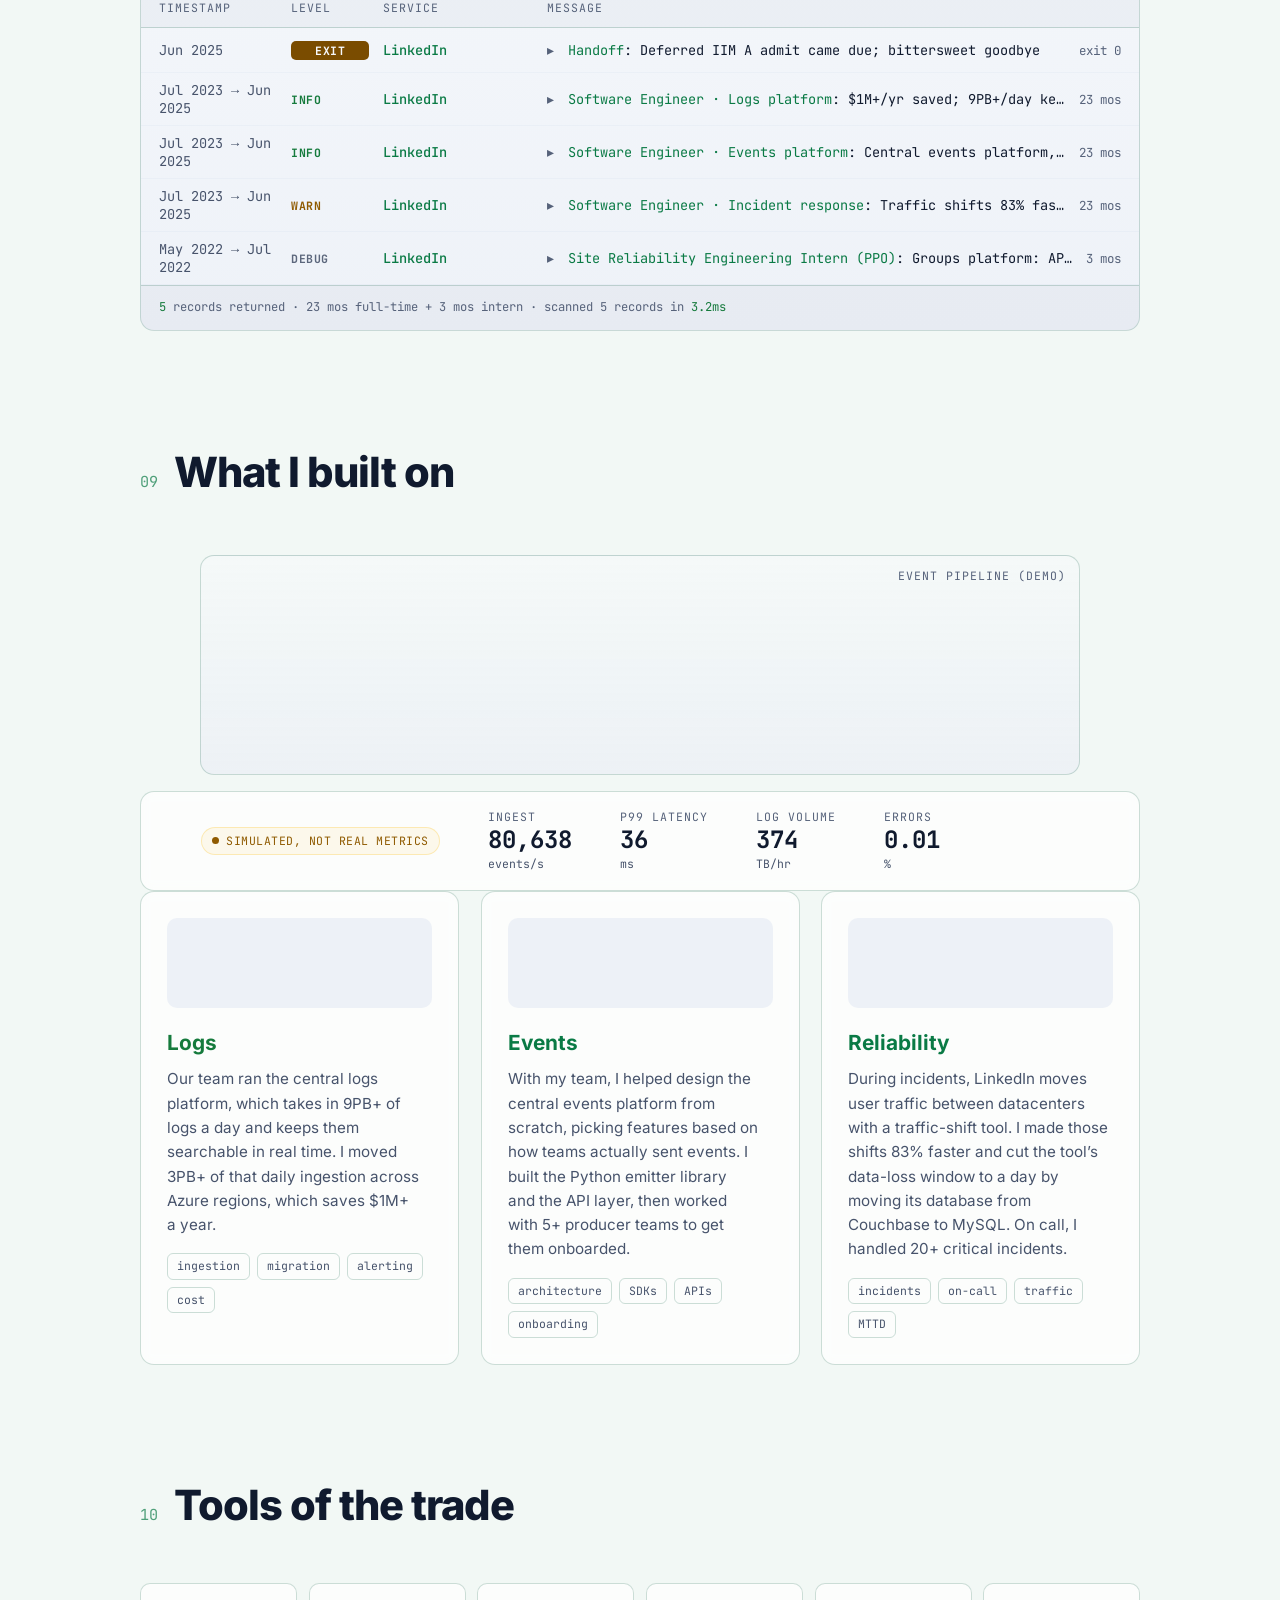
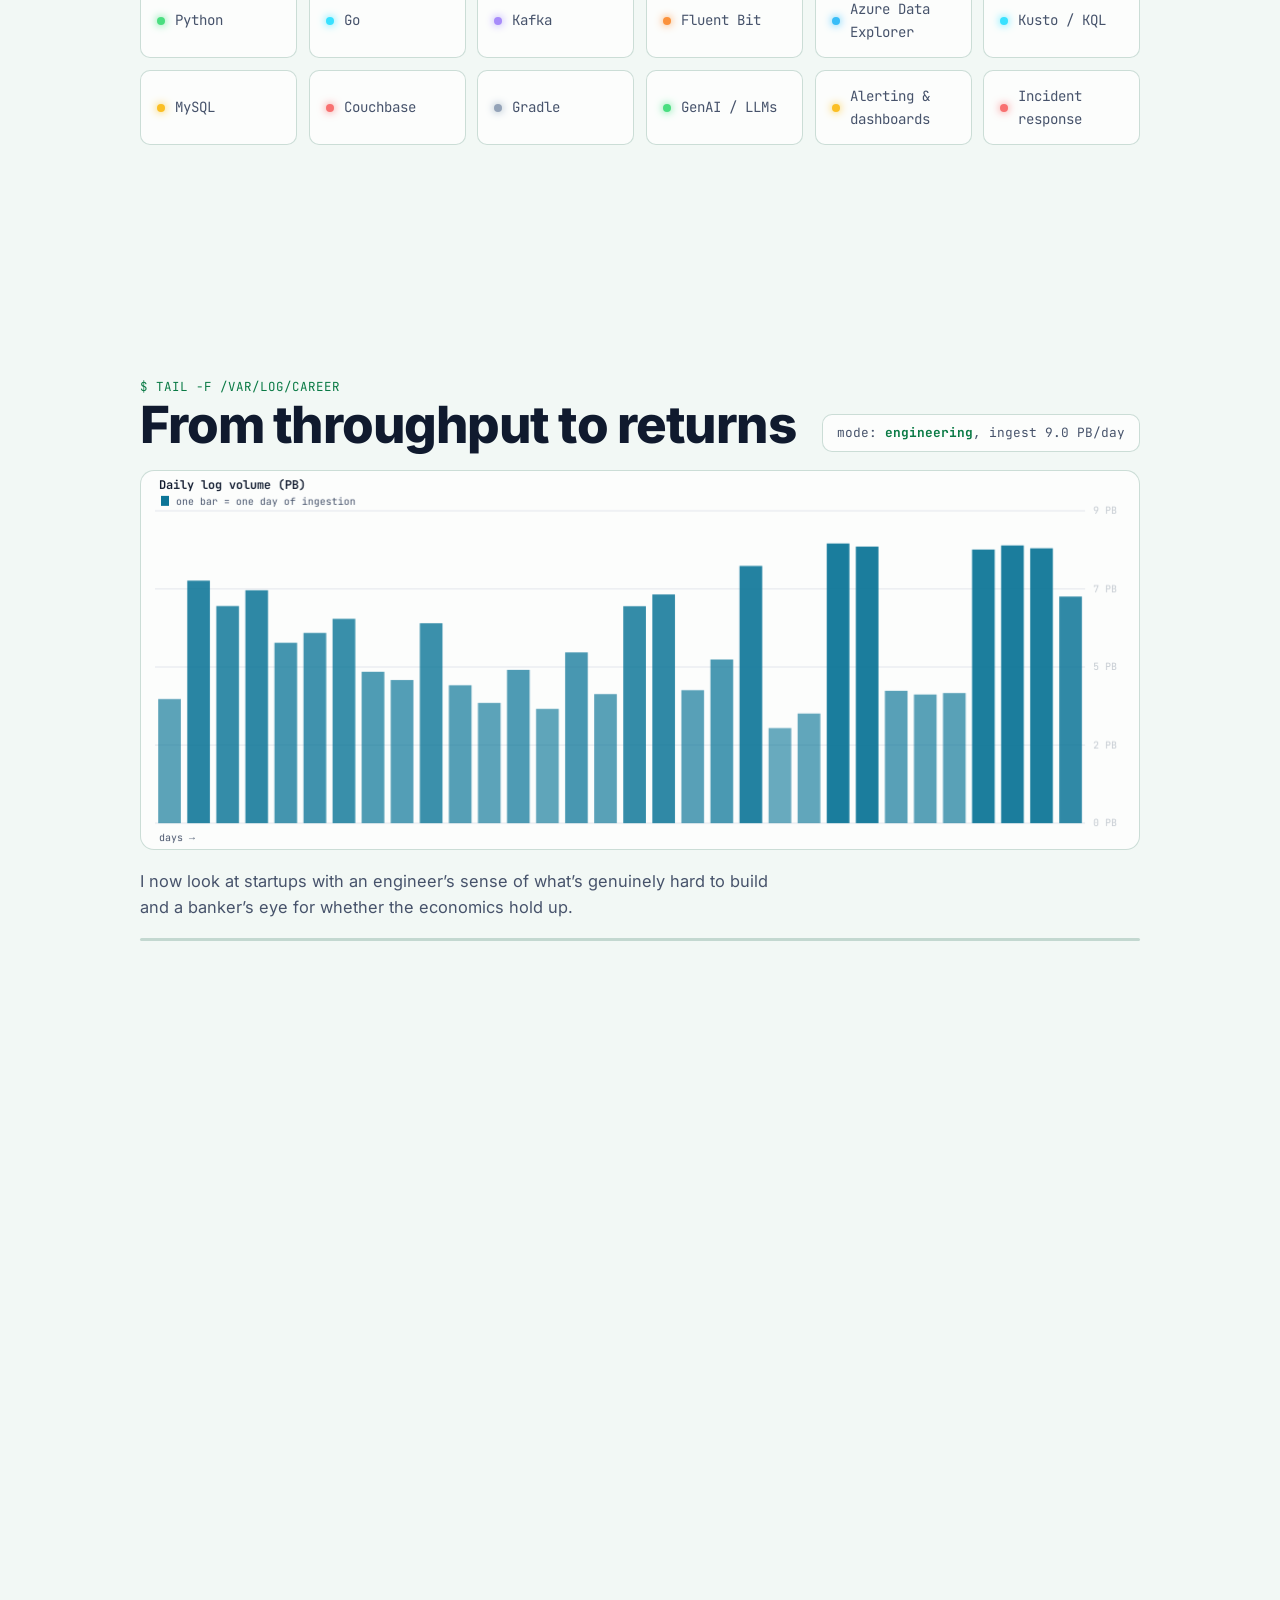
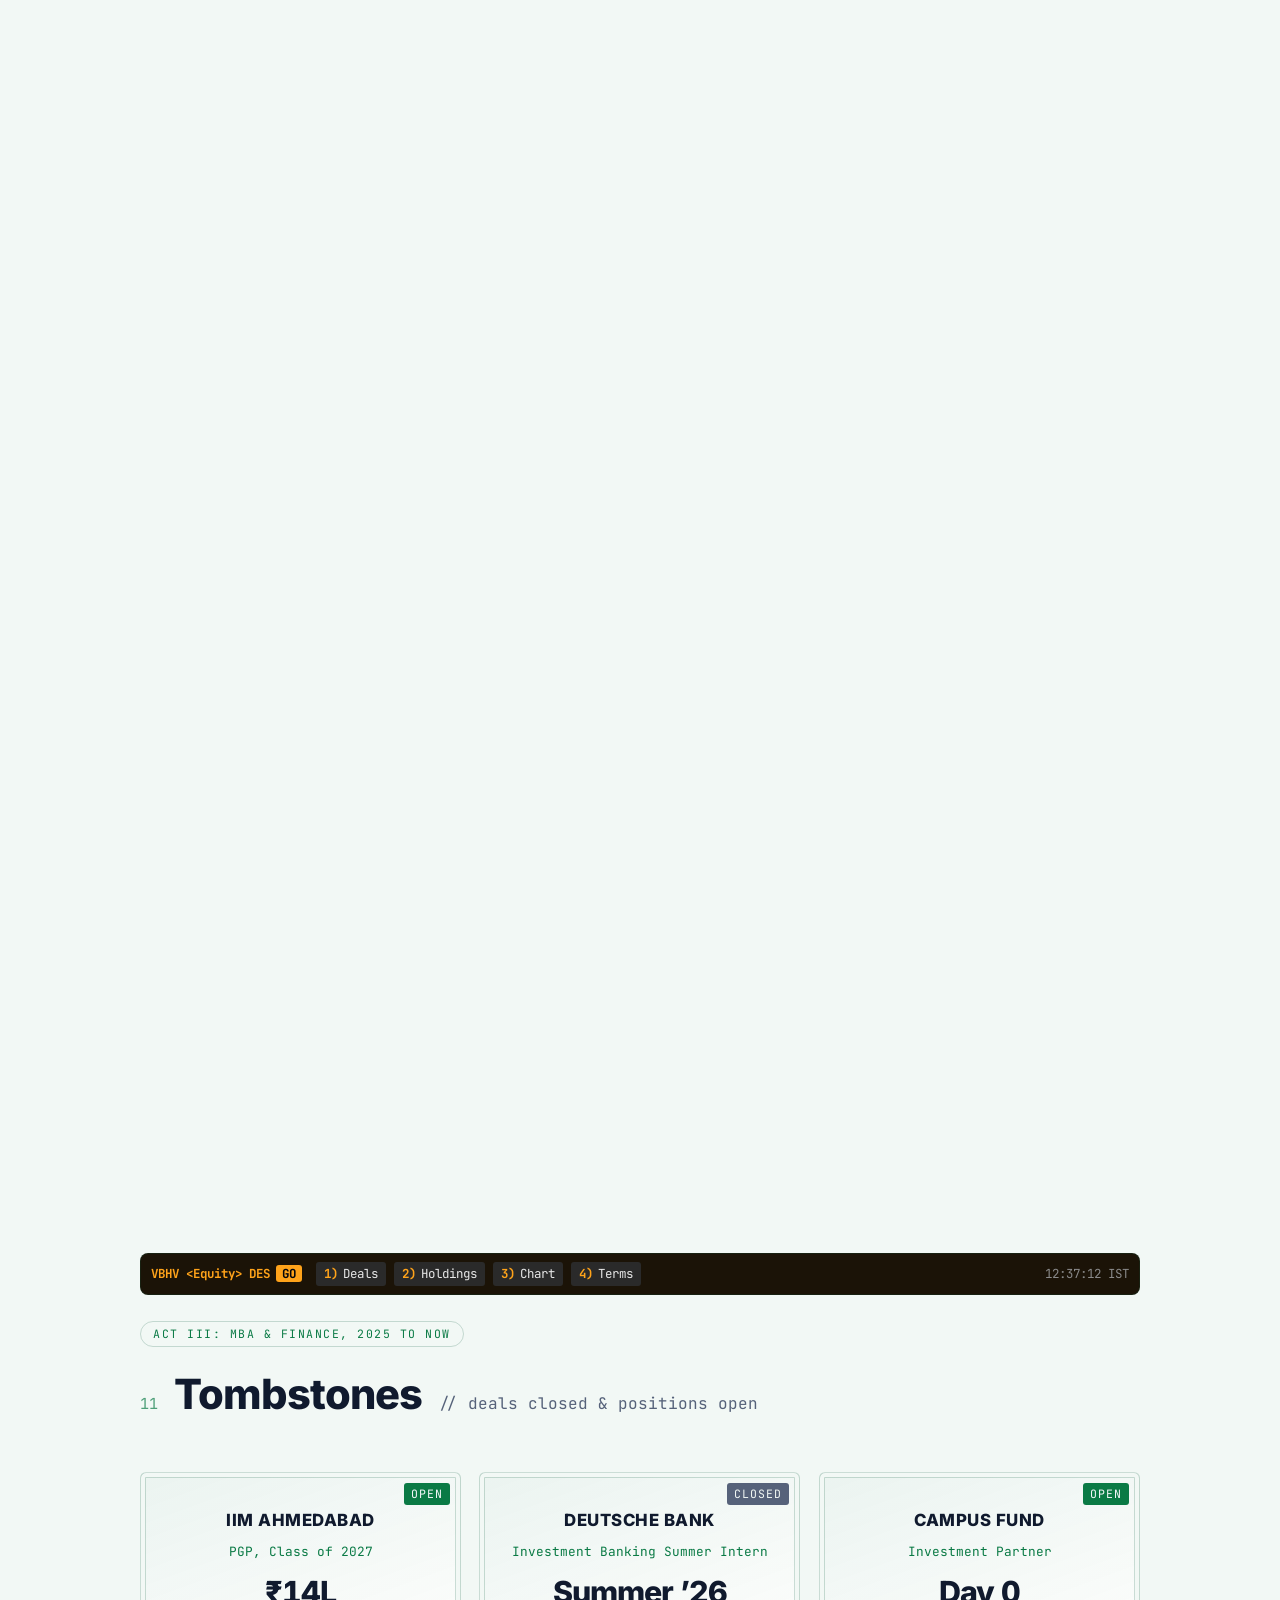
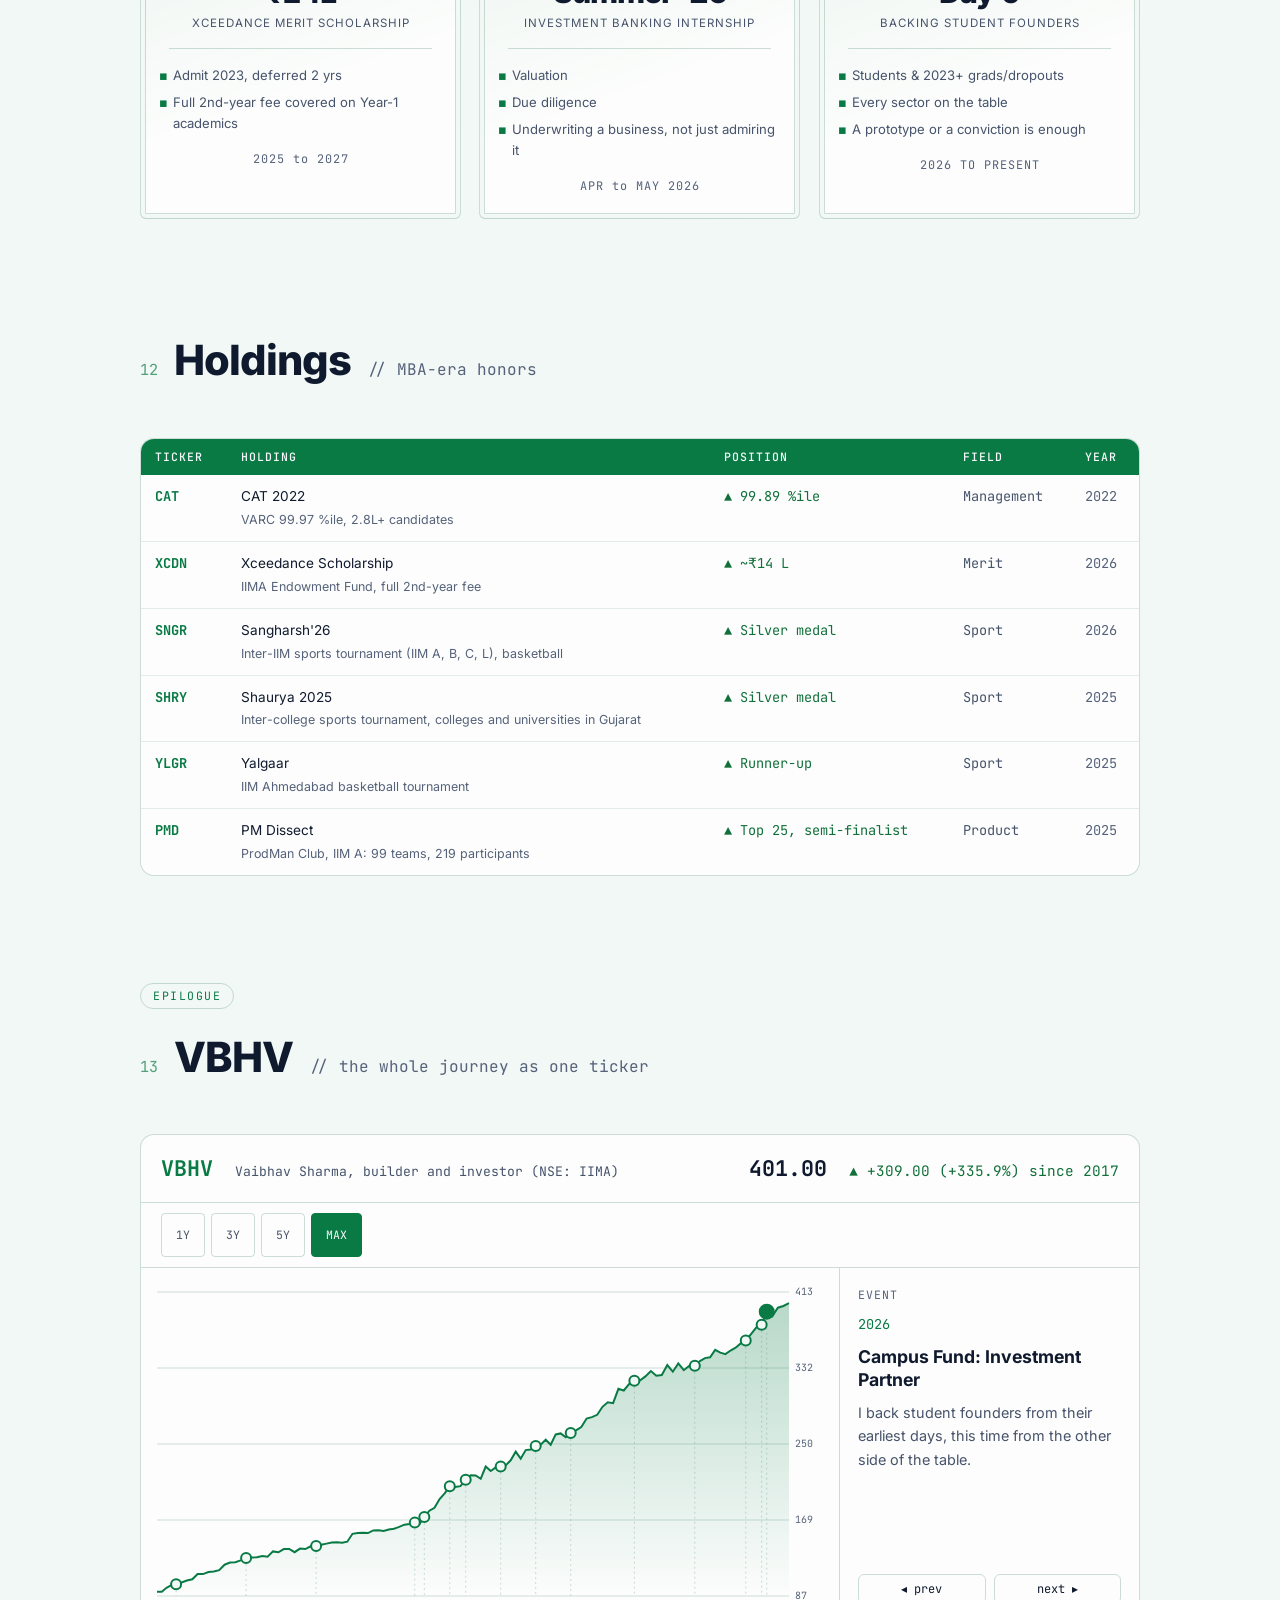
==== commit 06d49a6e: "Harden, fix accessibility and mobile gaps, clear out stale code Security - Add a Content-Security-Po" ====
--- a/index.html
+++ b/index.html
@@ -4,6 +4,7 @@
   <meta charset="UTF-8" />
   <meta name="viewport" content="width=device-width, initial-scale=1.0" />
   <meta name="color-scheme" content="dark light" />
+  <meta http-equiv="Content-Security-Policy" content="default-src 'self'; script-src 'self'; style-src 'self' 'unsafe-inline'; img-src 'self' data:; font-src 'self'; object-src 'none'; base-uri 'self'; form-action 'none'" />
   <title>Vaibhav Sharma · Engineer turned Investor</title>
   <meta name="description" content="Vaibhav Sharma · ex-Software Engineer (Observability) at LinkedIn, ex-Investment Banking Summer Intern at Deutsche Bank, Investment Partner at Campus Fund, MBA candidate at IIM Ahmedabad." />
   <meta name="author" content="Vaibhav Sharma" />
@@ -12,25 +13,17 @@
   <meta property="og:title" content="Vaibhav Sharma · Engineer turned Investor" />
   <meta property="og:description" content="From petabyte-scale data platforms at LinkedIn to Investment Banking at Deutsche Bank and backing student founders at Campus Fund." />
   <meta property="og:type" content="website" />
-
-  <link rel="preconnect" href="https://fonts.googleapis.com" />
-  <link rel="preconnect" href="https://fonts.gstatic.com" crossorigin />
-  <link href="https://fonts.googleapis.com/css2?family=JetBrains+Mono:wght@400;500;700&family=Inter:wght@400;500;600;700;800&display=swap" rel="stylesheet" />
+  <meta property="og:url" content="https://vaibhavsharma-iima.github.io/Personal-Website/" />
+  <meta property="og:image" content="https://vaibhavsharma-iima.github.io/Personal-Website/assets/og.png" />
+  <meta property="og:image:width" content="1200" />
+  <meta property="og:image:height" content="630" />
+  <meta name="twitter:card" content="summary_large_image" />
+  <link rel="canonical" href="https://vaibhavsharma-iima.github.io/Personal-Website/" />
 
   <link rel="stylesheet" href="assets/css/style.css" />
   <link rel="icon" href="data:image/svg+xml,%3Csvg xmlns='http://www.w3.org/2000/svg' viewBox='0 0 100 100'%3E%3Ctext y='.9em' font-size='90'%3E%F0%9F%93%88%3C/text%3E%3C/svg%3E" />
-  <script>
-    // Set theme before first paint to avoid a flash of the wrong theme.
-    (function () {
-      try {
-        var t = localStorage.getItem('theme');
-        if (!t) t = window.matchMedia('(prefers-color-scheme: light)').matches ? 'light' : 'dark';
-        document.documentElement.setAttribute('data-theme', t);
-      } catch (e) { document.documentElement.setAttribute('data-theme', 'dark'); }
-      document.documentElement.setAttribute('data-mode', 'campus');
-      document.documentElement.classList.add('js');
-    })();
-  </script>
+  <!-- Sets the theme before first paint; kept external so the CSP needs no inline-script allowance -->
+  <script src="assets/js/theme.js"></script>
 </head>
 <body>
   <a class="skip-link" href="#top">Skip to content</a>
@@ -45,7 +38,7 @@
       <span class="brand-dot" aria-hidden="true"></span>
       <span class="brand-text">vaibhav<span class="accent" id="brand-suffix">.launch</span></span>
     </a>
-    <nav class="nav-links" aria-label="Primary">
+    <nav class="nav-links" id="nav-links" aria-label="Primary">
       <a href="#now">Now</a>
       <a href="#about">About</a>
       <a href="#campus">Campus</a>
@@ -57,7 +50,11 @@
     <button id="theme-toggle" class="theme-toggle" type="button" aria-label="Switch to light theme" title="Toggle light/dark theme">
       <span class="theme-icon" aria-hidden="true"><svg class="i-moon" viewBox="0 0 24 24" fill="none" stroke="currentColor" stroke-width="1.8" stroke-linecap="round" stroke-linejoin="round"><path d="M20 14.5A8 8 0 0 1 9.5 4a8 8 0 1 0 10.5 10.5z"/></svg><svg class="i-sun" viewBox="0 0 24 24" fill="none" stroke="currentColor" stroke-width="1.8" stroke-linecap="round"><circle cx="12" cy="12" r="4"/><path d="M12 2v2M12 20v2M4.9 4.9l1.4 1.4M17.7 17.7l1.4 1.4M2 12h2M20 12h2M4.9 19.1l1.4-1.4M17.7 6.3l1.4-1.4"/></svg></span>
     </button>
+    <button id="nav-toggle" class="nav-toggle" type="button" aria-label="Menu" aria-expanded="false" aria-controls="nav-links">
+      <svg viewBox="0 0 24 24" fill="none" stroke="currentColor" stroke-width="2" stroke-linecap="round" aria-hidden="true"><path d="M4 7h16M4 12h16M4 17h16"/></svg>
+    </button>
   </header>
+  <noscript><p class="noscript-note">This page builds its hackathon cards, tools, career log, honours tables and charts with JavaScript, so those sections are empty with scripts off. The story, the numbers and the <a href="#contact">contact details</a> are all still here.</p></noscript>
 
   <main id="top">
     <!-- HERO -->
@@ -124,7 +121,7 @@
     <!-- ABOUT -->
     <section id="about" class="section">
       <div class="section-head">
-        <span class="section-index">01</span>
+        <span class="section-index">02</span>
         <h2>A life of crossroads</h2>
       </div>
       <div class="about-grid">
@@ -180,7 +177,7 @@
     <section id="campus" class="section">
       <div class="act-tag">ACT I: Campus, 2017 to 2023</div>
       <div class="section-head">
-        <span class="section-index">02</span>
+        <span class="section-index">03</span>
         <h2>Flight record</h2>
         <p class="head-sub">// education</p>
       </div>
@@ -212,7 +209,7 @@
 
     <section id="cansat" class="section">
       <div class="section-head">
-        <span class="section-index">03</span>
+        <span class="section-index">04</span>
         <h2>Mission summary</h2>
         <p class="head-sub">// CanSat 2021, Team GAGAN</p>
       </div>
@@ -281,16 +278,16 @@
 
     <section id="work" class="section">
       <div class="section-head">
-        <span class="section-index">04</span>
+        <span class="section-index">05</span>
         <h2>Side missions</h2>
         <p class="head-sub">// hackathons &amp; competitions</p>
       </div>
       <div class="work-grid" id="work-grid"></div>
     </section>
 
-    <section id="honors-campus" class="section" data-variant="honors:split">
-      <div class="section-head">
-        <span class="section-index">05</span>
+    <section id="honors-campus" class="section">
+      <div class="section-head">
+        <span class="section-index">06</span>
         <h2>Badges</h2>
         <p class="head-sub">// exams &amp; scholarships</p>
       </div>
@@ -303,11 +300,20 @@
 
     <section id="leadership" class="section">
       <div class="section-head">
-        <span class="section-index">06</span>
+        <span class="section-index">07</span>
         <h2>Off the launchpad</h2>
         <p class="head-sub">// leadership on campus</p>
       </div>
-      <div class="beyond-grid one" id="lead-slot"></div>
+      <div class="beyond-grid one" id="lead-slot">
+          <div class="beyond-panel" id="lead-panel">
+            <h3 class="beyond-title"><span class="beyond-ico">◈</span> Leadership &amp; volunteering</h3>
+            <ul class="beyond-list">
+              <li><div class="bl-head"><span class="bl-role">Editor, The Alliance</span><span class="bl-org">NSUT</span></div><p>We put out 5 newspaper and magazine editions, read by 8K+ people. I also interviewed a college senior who had cleared UPSC and become an IAS officer, and one line from that interview stuck with me: <em>“do it once more, not for success, but to avoid the weight of regret.”</em></p></li>
+              <li><div class="bl-head"><span class="bl-role">WIE Vice Chair</span><span class="bl-org">IEEE NSUT, 2021 to 2022</span></div><p>Also IEEE TEMS India Student Ambassador and a volunteer at INDICON 2020.</p></li>
+              <li><div class="bl-head"><span class="bl-role">Public speaking &amp; MUNs</span><span class="bl-org">Best Delegate</span></div><p>Best Delegate out of 100+ at AMIMUN’20, and a Special Mention out of 50+ at SYMUNC’19. All through school I competed in olympiads in maths, science, social science, English and Hindi, and in poetry, debate and quiz competitions, and I consistently topped them.</p></li>
+            </ul>
+          </div>
+      </div>
     </section>
 
     <!-- PIVOT 1: campus -> engineering -->
@@ -335,7 +341,7 @@
     <section id="experience" class="section">
       <div class="act-tag">ACT II: LinkedIn, 2022 to 2025</div>
       <div class="section-head">
-        <span class="section-index">02</span>
+        <span class="section-index">08</span>
         <h2>Career log</h2>
         <p class="head-sub">// grep -r "vaibhav" ./linkedin</p>
       </div>
@@ -421,10 +427,9 @@
     <!-- FOCUS -->
     <section id="focus" class="section">
       <div class="section-head">
-        <span class="section-index">03</span>
+        <span class="section-index">09</span>
         <h2>What I built on</h2>
       </div>
-      <!-- Simulated views of the platforms (decorative) -->
       <!-- Live pipeline visualization -->
       <div class="pipeline-wrap" aria-hidden="true">
         <canvas id="pipeline"></canvas>
@@ -472,7 +477,7 @@
     <!-- STACK -->
     <section id="stack" class="section">
       <div class="section-head">
-        <span class="section-index">04</span>
+        <span class="section-index">10</span>
         <h2>Tools of the trade</h2>
       </div>
       <div class="stack-grid" id="stack-grid"></div>
@@ -511,7 +516,7 @@
       </div>
       <div class="act-tag">ACT III: MBA &amp; finance, 2025 to now</div>
       <div class="section-head">
-        <span class="section-index fin-index">06</span>
+        <span class="section-index fin-index">11</span>
         <h2>Tombstones</h2>
         <p class="head-sub">// deals closed &amp; positions open</p>
       </div>
@@ -560,9 +565,9 @@
       </div>
     </section>
 
-    <section id="honors" class="section" data-variant="honors:split">
-      <div class="section-head">
-        <span class="section-index">10</span>
+    <section id="honors" class="section">
+      <div class="section-head">
+        <span class="section-index">12</span>
         <h2>Holdings</h2>
         <p class="head-sub">// MBA-era honors</p>
       </div>
@@ -578,7 +583,7 @@
     <section id="chart" class="section">
       <div class="act-tag">Epilogue</div>
       <div class="section-head">
-        <span class="section-index fin-index">07</span>
+        <span class="section-index fin-index">13</span>
         <h2>VBHV</h2>
         <p class="head-sub">// the whole journey as one ticker</p>
       </div>
@@ -590,10 +595,10 @@
           <span class="q-chg" id="q-chg"></span>
         </div>
         <div class="q-ranges" role="group" aria-label="Chart range">
-          <button class="q-range" data-r="1">1Y</button>
-          <button class="q-range" data-r="3">3Y</button>
-          <button class="q-range" data-r="5">5Y</button>
-          <button class="q-range active" data-r="0">MAX</button>
+          <button class="q-range" type="button" data-r="1" aria-pressed="false">1Y</button>
+          <button class="q-range" type="button" data-r="3" aria-pressed="false">3Y</button>
+          <button class="q-range" type="button" data-r="5" aria-pressed="false">5Y</button>
+          <button class="q-range active" type="button" data-r="0" aria-pressed="true">MAX</button>
         </div>
         <div class="q-body">
           <div class="q-chart" id="q-chart"></div>
@@ -612,25 +617,10 @@
       </div>
     </section>
 
-    <section id="honors-all" class="section" data-variant="honors:epilogue">
-      <div class="section-head">
-        <span class="section-index">12</span>
-        <h2>Holdings</h2>
-        <p class="head-sub">// SELECT * FROM honors ORDER BY rank</p>
-      </div>
-      <div class="holdings-wrap">
-        <table class="holdings" data-act="all" data-cols="Ticker,Holding,Position,Field,Year">
-          <thead></thead><tbody></tbody>
-        </table>
-      </div>
-    </section>
-
-    <!-- BEYOND -->
-
     <!-- CONTACT -->
     <section id="contact" class="section contact">
       <div class="section-head">
-        <span class="section-index fin-index">10</span>
+        <span class="section-index fin-index">14</span>
         <h2>Get in touch</h2>
       </div>
       <p class="contact-copy">
@@ -654,18 +644,6 @@
     </section>
   </main>
 
-  <!-- leadership panel: placed in Act I or the epilogue by the beyond variant -->
-  <template id="lead-template">
-        <div class="beyond-panel" id="lead-panel">
-          <h3 class="beyond-title"><span class="beyond-ico">◈</span> Leadership &amp; volunteering</h3>
-          <ul class="beyond-list">
-            <li><div class="bl-head"><span class="bl-role">Editor, The Alliance</span><span class="bl-org">NSUT</span></div><p>We put out 5 newspaper and magazine editions, read by 8K+ people. I also interviewed a college senior who had cleared UPSC and become an IAS officer, and one line from that interview stuck with me: <em>“do it once more, not for success, but to avoid the weight of regret.”</em></p></li>
-            <li><div class="bl-head"><span class="bl-role">WIE Vice Chair</span><span class="bl-org">IEEE NSUT, 2021 to 2022</span></div><p>Also IEEE TEMS India Student Ambassador and a volunteer at INDICON 2020.</p></li>
-            <li><div class="bl-head"><span class="bl-role">Public speaking &amp; MUNs</span><span class="bl-org">Best Delegate</span></div><p>Best Delegate out of 100+ at AMIMUN’20, and a Special Mention out of 50+ at SYMUNC’19. All through school I competed in olympiads in maths, science, social science, English and Hindi, and in poetry, debate and quiz competitions, and I consistently topped them.</p></li>
-          </ul>
-        </div>
-  </template>
-
   <footer class="footer">
     <span>© <span id="year"></span> Vaibhav Sharma, Ahmedabad</span>
     <span class="foot-status"><span class="pulse-dot"></span> <span id="foot-status">all systems operational</span></span>
--- a/assets/css/style.css
+++ b/assets/css/style.css
@@ -3,6 +3,20 @@
  * kept by the owner: 54, 64, 67 (terminal labels, section numbers, act tags), 38iii (the accent on the surname) · structural: printed (9, 29, 44c, 58, 59, 79, 81)
  * built: the project · redesign: polish · v2.0.0 */
 /* Hallmark · reworded the section heads: each "// …" line moved out of its h2 onto its own line (38iii), and middle dots in heads became commas (63) */
+/* Self-hosted fonts (SIL OFL 1.1, licences in assets/fonts): no third-party requests */
+@font-face { font-family: 'Inter'; font-style: normal; font-weight: 100 900; font-display: swap;
+  src: url('../fonts/inter-latin-ext-wght-normal.woff2') format('woff2');
+  unicode-range: U+0100-02BA,U+02BD-02C5,U+02C7-02CC,U+02CE-02D7,U+02DD-02FF,U+0304,U+0308,U+0329,U+1D00-1DBF,U+1E00-1E9F,U+1EF2-1EFF,U+2020,U+20A0-20AB,U+20AD-20C0,U+2113,U+2C60-2C7F,U+A720-A7FF; }
+@font-face { font-family: 'Inter'; font-style: normal; font-weight: 100 900; font-display: swap;
+  src: url('../fonts/inter-latin-wght-normal.woff2') format('woff2');
+  unicode-range: U+0000-00FF,U+0131,U+0152-0153,U+02BB-02BC,U+02C6,U+02DA,U+02DC,U+0304,U+0308,U+0329,U+2000-206F,U+20AC,U+2122,U+2191,U+2193,U+2212,U+2215,U+FEFF,U+FFFD; }
+@font-face { font-family: 'JetBrains Mono'; font-style: normal; font-weight: 100 800; font-display: swap;
+  src: url('../fonts/jetbrains-mono-latin-ext-wght-normal.woff2') format('woff2');
+  unicode-range: U+0100-02BA,U+02BD-02C5,U+02C7-02CC,U+02CE-02D7,U+02DD-02FF,U+0304,U+0308,U+0329,U+1D00-1DBF,U+1E00-1E9F,U+1EF2-1EFF,U+2020,U+20A0-20AB,U+20AD-20C0,U+2113,U+2C60-2C7F,U+A720-A7FF; }
+@font-face { font-family: 'JetBrains Mono'; font-style: normal; font-weight: 100 800; font-display: swap;
+  src: url('../fonts/jetbrains-mono-latin-wght-normal.woff2') format('woff2');
+  unicode-range: U+0000-00FF,U+0131,U+0152-0153,U+02BB-02BC,U+02C6,U+02DA,U+02DC,U+0304,U+0308,U+0329,U+2000-206F,U+20AC,U+2122,U+2191,U+2193,U+2212,U+2215,U+FEFF,U+FFFD; }
+
 /* Registered colour tokens so the engineering -> finance pivot can tween them */
 @property --bg { syntax: '<color>'; inherits: true; initial-value: #06080d; }
 @property --glow-1 { syntax: '<color>'; inherits: true; initial-value: #101a2e; }
@@ -500,7 +514,6 @@
 @media (max-width: 820px) {
   .about-grid { grid-template-columns: 1fr; }
   .cards { grid-template-columns: 1fr; }
-  .nav-links a:not(.nav-cta) { display: none; }
 }
 
 @media (prefers-reduced-motion: reduce) {
@@ -641,20 +654,6 @@
 .query-stats { padding: 12px 18px; font-size: 0.76rem; color: var(--quiet); border-top: 1px solid var(--border); background: color-mix(in srgb, var(--shade) 20%, transparent); }
 .query-stats .qs-hi { color: var(--log); }
 
-/* education strip */
-.edu-strip {
-  margin-top: 20px;
-  display: flex; flex-wrap: wrap; align-items: center; gap: 14px;
-  padding: 16px 20px;
-  border: 1px solid var(--border);
-  border-radius: var(--radius);
-  background: var(--panel);
-  font-family: var(--font-mono);
-  font-size: 0.85rem;
-}
-.edu-key { color: var(--on-accent); background: var(--accent-2); padding: 3px 9px; border-radius: 5px; font-size: 0.72rem; font-weight: 700; }
-.edu-item { color: var(--muted); }
-.edu-item strong { color: var(--text); }
 
 @media (max-width: 720px) {
   .log-head, .lr-summary { grid-template-columns: 74px 60px 1fr; }
@@ -1154,8 +1153,6 @@
 .holdings .h-up { color: var(--up); white-space: nowrap; }
 .holdings .h-yr { color: var(--quiet); }
 
-/* beyond the desk: four panels */
-.beyond-grid.four { grid-template-columns: repeat(2, 1fr); }
 
 /* term sheet contact */
 .termsheet {
@@ -1181,7 +1178,6 @@
 }
 @media (max-width: 620px) {
   .tombs { grid-template-columns: 1fr; }
-  .beyond-grid.four { grid-template-columns: 1fr; }
   .ts-row { grid-template-columns: 1fr; gap: 4px; }
   .q-chart svg { height: 260px; }
   .q-chart { min-height: 260px; }
@@ -1248,34 +1244,19 @@
 .mission-list li { position: relative; padding-left: 18px; color: var(--muted); font-size: 0.92rem; }
 .mission-list li::before { content: '›'; position: absolute; left: 2px; color: var(--accent); font-weight: 700; }
 
-.beyond-grid.one { grid-template-columns: 1fr; max-width: 760px; }
-.beyond-grid.three { grid-template-columns: repeat(3, 1fr); }
+.beyond-grid.one { grid-template-columns: minmax(0, 1fr); }
+/* full container width, its three entries side by side */
+#lead-slot .beyond-list { display: grid; grid-template-columns: repeat(3, minmax(0, 1fr)); gap: 28px; }
+@media (max-width: 860px) { #lead-slot .beyond-list { grid-template-columns: minmax(0, 1fr); gap: 18px; } }
 .tombs { grid-template-columns: repeat(3, 1fr); }
 
 /* pivot 1 colours */
-.pivot-title .from-c { color: var(--phosphor); }
-.pivot-title .to-c { color: var(--cyan); }
-:root[data-theme="light"] .pivot-title .from-c { color: var(--phosphor-light); }
-:root[data-theme="light"] .pivot-title .to-c { color: var(--cyan-light); }
 .liftoff-progress span { background: linear-gradient(90deg, var(--phosphor), var(--cyan)); }
 #liftoff-canvas { width: 100%; height: min(46vh, 380px); display: block; border: 1px solid var(--border); border-radius: var(--radius); background: var(--panel); }
-#groundtrack { width: 100%; height: 220px; display: block; border: 1px solid var(--border); border-radius: var(--radius); background: var(--panel); }
-
-/* preview-only variant switcher */
-.variant-switch {
-  position: fixed; left: 50%; bottom: 14px; transform: translateX(-50%); z-index: 60;
-  display: flex; flex-wrap: wrap; align-items: center; gap: 6px; max-width: calc(100vw - 24px);
-  padding: 8px 14px; border-radius: 999px; 
-  background: var(--panel-solid); font-family: var(--font-mono); font-size: 0.74rem; color: var(--muted);
-  box-shadow: 0 8px 30px color-mix(in srgb, var(--shade) 35%, transparent);
-}
-.variant-switch b { color: var(--accent); margin-right: 4px; }
-.variant-switch a { color: var(--muted); text-decoration: none; border: 1px solid var(--border); border-radius: 999px; padding: 2px 9px; }
-.variant-switch a.on { color: var(--on-accent); background: var(--accent); border-color: var(--accent); }
+
 
 @media (max-width: 960px) {
   .tombs { grid-template-columns: 1fr 1fr; }
-  .beyond-grid.three { grid-template-columns: 1fr; }
 }
 @media (max-width: 760px) {
   .edu-grid, .mission-grid { grid-template-columns: 1fr; }
@@ -1283,10 +1264,6 @@
 @media (max-width: 620px) {
   .tombs { grid-template-columns: 1fr; }
   .edu-stats b { font-size: 1.1rem; }
-}
-@media (prefers-reduced-motion: reduce) { #groundtrack, #liftoff-canvas { display: block; } }
-@media (max-width: 620px) {
-  .variant-switch { border-radius: 12px; font-size: 0.72rem; padding: 6px 10px; gap: 4px; }
 }
 
 /* "Right now" strip */
@@ -1324,8 +1301,6 @@
 /* 40: label chips with enough contrast in the light theme */
 :root[data-theme="light"] .team-key { background: var(--green-light); }
 :root[data-theme="light"] .lvl-EXIT { background: var(--amber-deep); }
-/* F24: shadow only */
-.variant-switch { border: 0; }
 /* F3 / F26: balanced heads, no stubs in prose */
 h1, h2, h3 { text-wrap: balance; }
 p { text-wrap: pretty; }
@@ -1379,3 +1354,46 @@
 .ts-head + .ts-group { border-top: 0; }
 .ts-small { font-size: 0.8rem; }
 .ts-small .ts-v { color: var(--muted); }
+
+/* =========================================================
+   Phone nav: the links fold into a menu under the bar.
+   Without JS they stay visible as a scrollable row instead.
+   ========================================================= */
+.nav-toggle { display: none; }
+@media (max-width: 820px) {
+  .nav .theme-toggle { margin-left: auto; }
+  .js .nav-toggle {
+    display: inline-flex; flex: none; align-items: center; justify-content: center;
+    width: 38px; height: 38px; margin-left: 8px;
+    border: 1px solid var(--border); border-radius: 10px;
+    background: var(--panel); color: var(--text); cursor: pointer;
+  }
+  .nav-toggle svg { width: 18px; height: 18px; }
+  .js .nav-links {
+    display: none;
+    position: absolute; top: 100%; left: 0; right: 0;
+    flex-direction: column; align-items: stretch; gap: 0;
+    padding: 6px clamp(20px, 5vw, 60px) 14px;
+    background: var(--bg);
+    border-bottom: 1px solid var(--border);
+    box-shadow: 0 18px 30px color-mix(in srgb, var(--shade) 30%, transparent);
+  }
+  .js .nav.open .nav-links { display: flex; }
+  .js .nav-links a { padding: 12px 0; font-size: 1rem; border-bottom: 1px solid var(--border); }
+  .js .nav-links a.nav-cta { border: 0; border-radius: 0; padding: 12px 0; }
+  html:not(.js) .nav { flex-wrap: wrap; }
+  html:not(.js) .nav-links { order: 3; width: 100%; overflow-x: auto; padding-top: 10px; }
+}
+
+/* shown only when scripts are off */
+.noscript-note {
+  position: relative; z-index: 2; max-width: var(--maxw); margin: 16px auto 0;
+  padding: 12px clamp(20px, 5vw, 60px); color: var(--muted); font-size: 0.9rem;
+}
+.noscript-note a { color: var(--accent); }
+
+/* keyboard focus on a chart marker */
+.q-mark:focus-visible circle { stroke: var(--text); stroke-width: 3; }
+
+/* light theme: a pale backing for the card visuals, whose canvases now follow the theme */
+:root[data-theme="light"] .card-viz { background: color-mix(in srgb, var(--paper-2) 75%, transparent); }
